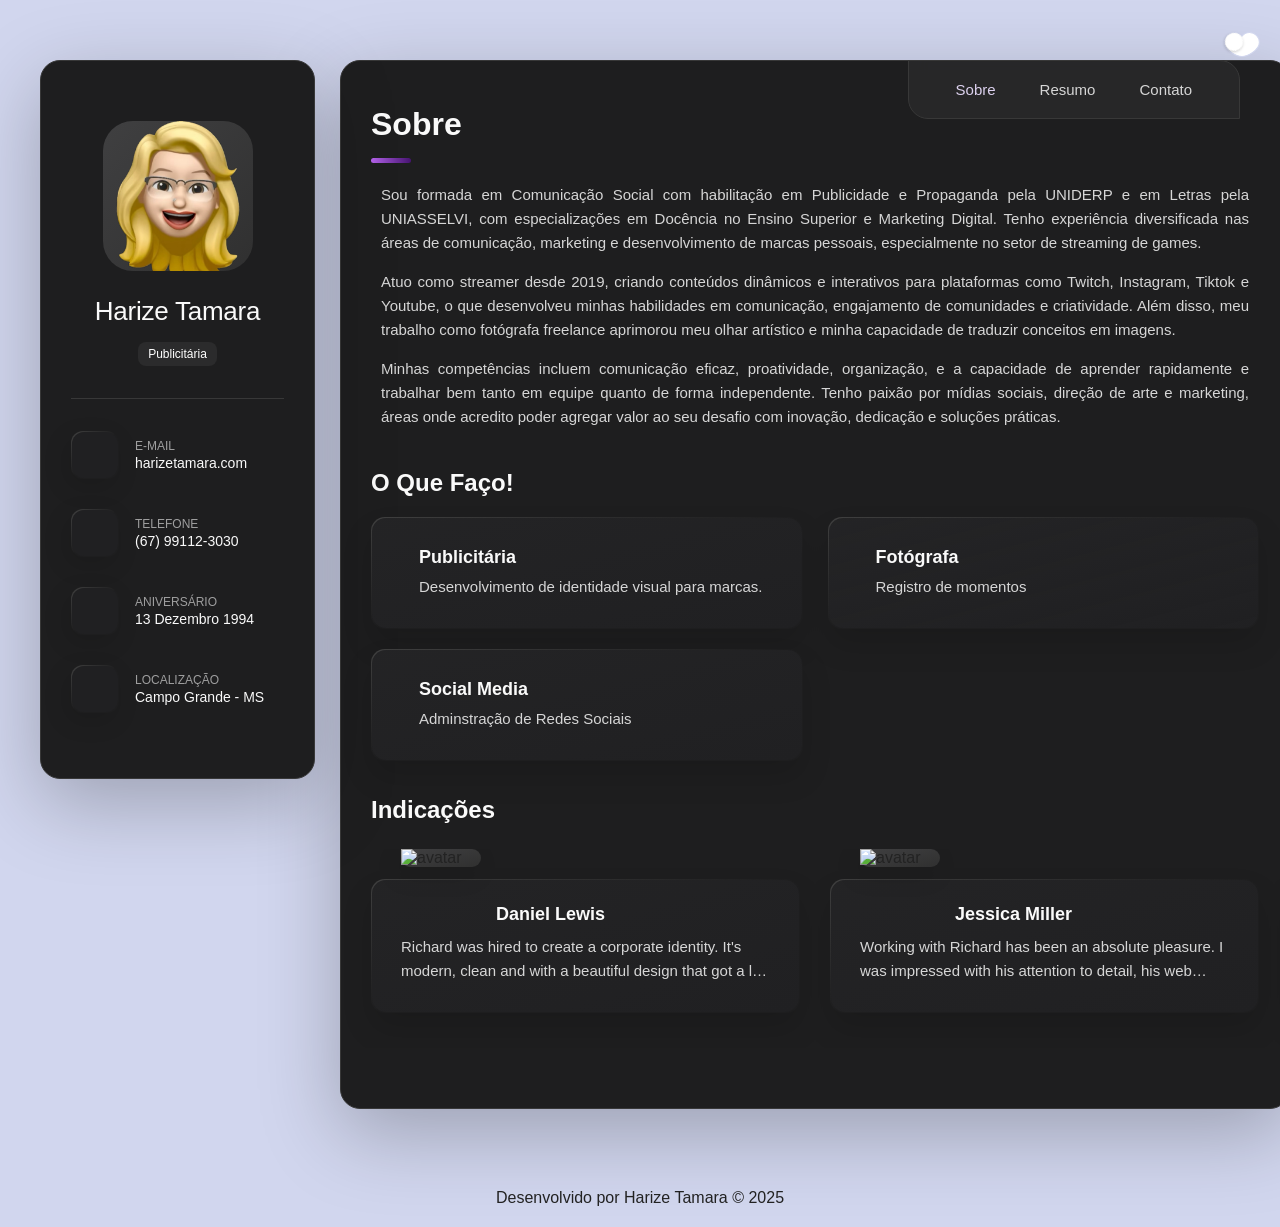
==== index.html @ e0d57cd0 "Atualizado" ====
<!DOCTYPE html>
<html lang="pt-BR">
<head>
  <meta charset="UTF-8">
  <meta name="viewport" content="width=device-width, initial-scale=1.0">
  <title>Harize Tamara</title>
  <link rel="stylesheet" href="style.css">
  <link rel="shortcut icon" href="assets/img/logo icon.png" type="image/x-icon">
</head>
<body>
    <!-- Modo Claro e escuro -->
  <label class="heart-switch top-right">
    <input type="checkbox">
    <svg viewBox="0 0 33 23" fill="white">
      <path d="M23.5,0.5 C28.4705627,0.5 32.5,4.52943725 32.5,9.5 C32.5,16.9484448 21.46672,22.5 16.5,22.5 C11.53328,22.5 0.5,16.9484448 0.5,9.5 C0.5,4.52952206 4.52943725,0.5 9.5,0.5 C12.3277083,0.5 14.8508336,1.80407476 16.5007741,3.84362242 C18.1491664,1.80407476 20.6722917,0.5 23.5,0.5 Z"></path>
    </svg>
  </label>

  <main>
    <aside class="sidebar " data-sidebar>
        <div class="sidebar-info">
            <figure class="avatar-box">
                <img src="assets/img/avatar.webp" alt="avatar" width="80">
            </figure>

            <div class="info-content">
                <h1 class="name" title="Harize Tamara">Harize Tamara</h1>
                <p class="title">Publicitária</p>
            </div>

            <button class="info-more-btn" data-sidebar-btn>
                <span>Mostrar Contatos</span>
                <ion-icon name="chevron-down"></ion-icon>
            </button>
        </div>

        <div class="sidebar-info-more">
            <div class="separator"></div>

            <ul class="contacts-list">
                <li class="contact-item">
                    <div class="icon-box">
                        <ion-icon name="mail-outline"></ion-icon>
                    </div>

                    <div class="contact-info">
                        <p class="contact-title">E-mail</p>

                        <a href="mailto:harizetamara@gmail.com" class="contact-link">harizetamara.com</a>
                    </div>
                </li>

                <li class="contact-item">
                    <div class="icon-box">
                        <ion-icon name="phone-portrait-outline"></ion-icon>
                    </div>

                    <div class="contact-info">
                        <p class="contact-title">Telefone</p>

                        <!-- Verificar como alterar telefone pra link-->
                        <a href="https://whatsa.me/5567991123030" class="contact-link"> (67) 99112-3030</a>
                    </div>
                </li>

                <li class="contact-item">
                    <div class="icon-box">
                        <ion-icon name="calendar-outline"></ion-icon>
                    </div>

                    <div class="contact-info">
                        <p class="contact-title">Aniversário</p>

                        <time datetime="1982-06-23"> 13 Dezembro 1994</time>
                    </div>
                </li>

                <li class="contact-item">
                    <div class="icon-box">
                        <ion-icon name="location-outline"></ion-icon>
                    </div>

                    <div class="contact-info">
                        <p class="contact-title">Localização</p>

                        <address>Campo Grande - MS</address>
                    </div>
                </li>
            </ul>

            <div class="separator"></div>

            <ul class="social-list">
               <!-- <li class="social-item"><a href="#" class="social-link"><ion-icon name="logo-facebook"></ion-icon></a></li> -->
                <li class="social-item"><a href="https://www.linkedin.com/in/harizetamara/" target="_blank" class="social-link"><ion-icon name="logo-linkedin"></ion-icon></a></li> 
                <li class="social-item"><a href="https://github.com/HarizeTamara" target="_blank" class="social-link"><ion-icon name="logo-github"></ion-icon></a></li> 
                <li class="social-item"><a href="https://www.instagram.com/harizetamara/" target="_blank" class="social-link"><ion-icon name="logo-instagram"></ion-icon></a></li>
            </ul>
        </div>
    </aside>

    <div class="main-content">
        <nav class="navbar">
            <ul class="navbar-list">
                <li class="navbar-item"><button data-page="about" class="navbar-link active" data-nav-link>Sobre</button></li>
                <li class="navbar-item"><button data-page="resume" class="navbar-link" data-nav-link>Resumo</button></li>
               <!-- <li class="navbar-item"><button class="navbar-link" data-page="portfolio" data-nav-link>Portfolio</button></li> -->
                <li class="navbar-item"><button data-page="contact" class="navbar-link" data-nav-link>Contato</button></li>
            </ul>
        </nav>

        <article class="about active" data-page="about">
            <header>
                <h2 class="h2 article-title">Sobre</h2>
            </header>

            <section class="about-text">
                <p>Sou formada em Comunicação Social com habilitação em Publicidade e Propaganda pela UNIDERP e em Letras pela UNIASSELVI, com especializações em Docência no Ensino Superior e Marketing Digital. Tenho experiência diversificada nas áreas de comunicação, marketing e desenvolvimento de marcas pessoais, especialmente no setor de streaming de games.</p>
                <p>Atuo como streamer desde 2019, criando conteúdos dinâmicos e interativos para plataformas como Twitch, Instagram, Tiktok e Youtube, o que desenvolveu minhas habilidades em comunicação, engajamento de comunidades e criatividade. Além disso, meu trabalho como fotógrafa freelance aprimorou meu olhar artístico e minha capacidade de traduzir conceitos em imagens. </p>
                <p>Minhas competências incluem comunicação eficaz, proatividade, organização, e a capacidade de aprender rapidamente e trabalhar bem tanto em equipe quanto de forma independente. Tenho paixão por mídias sociais, direção de arte e marketing, áreas onde acredito poder agregar valor ao seu desafio com inovação, dedicação e soluções práticas.                 </p>
            </section>

            <section class="service">
                <h3 class="h3 service-title">O que faço!</h3>

                <ul class="service-list">
                    <li class="service-item">
                        <div class="service-icon-box">
                            <ion-icon name="images-outline" style="font-size: 40px; color: var(--stroke);"></ion-icon>
                        </div>

                        <div class="service-content-box">
                            <h4 class="h4 service-item-title">Publicitária</h4>
                            <p class="service-item-text">Desenvolvimento de identidade visual para marcas.</p>
                        </div>
                    </li>

                    <li class="service-item">
                        <div class="service-icon-box">
                            <ion-icon name="laptop-outline" style="font-size: 40px; color: var(--stroke);"></ion-icon>
                        </div>

                        <div class="service-content-box">
                            <h4 class="h4 service-item-title">Fotógrafa</h4>
                            <p class="service-item-text">Registro de momentos</p>
                        </div>
                    </li>

                    <li class="service-item">
                        <div class="service-icon-box">
                            <ion-icon name="images-outline" style="font-size: 40px; color: var(--stroke);"></ion-icon>
                        </div>

                        <div class="service-content-box">
                            <h4 class="h4 service-item-title">Social Media</h4>
                            <p class="service-item-text">Adminstração de Redes Sociais</p>
                        </div>
                    </li>

                    <!-- <li class="service-item">
                        <div class="service-icon-box">
                            <ion-icon name="camera-outline" style="font-size: 40px; color: var(--stroke);"></ion-icon>
                        </div>

                        <div class="service-content-box">
                            <h4 class="h4 service-item-title">Pr</h4>
                            <p class="service-item-text">I make high-quality photos of any category at a professional level.</p>
                        </div>
                    </li> -->
                </ul>
            </section>

              <section class="testimonials">
                <h3 class="h3 testimonials-title">Indicações</h3>

                <ul class="testimonials-list has-scrollbar">
                    <li class="testimonials-item">
                        <div class="content-card" data-testimonials-item>
                            <figure class="testimonials-avatar-box">
                                <img src="https://i.postimg.cc/zGDHfn3G/avatar-1.png" alt="avatar" data-testimonials-avatar width="60">
                            </figure>

                            <h4 class="h4 testimonials-item-title" data-testimonials-title>Daniel Lewis</h4>

                            <div class="testimonials-text" data-testimonials-text>
                                <p>Richard was hired to create a corporate identity. It's modern, clean and with a beautiful design that got a lot of praises from colleagues and visitors. We were very pleased with the work done. He has a lot of experience and is very concerned about the needs of client.</p>
                            </div>
                        </div>
                    </li>

                    <li class="testimonials-item">
                        <div class="content-card" data-testimonials-item>
                            <figure class="testimonials-avatar-box">
                                <img src="https://i.postimg.cc/DwY0yHtx/avatar-2.png" alt="avatar" data-testimonials-avatar width="60">
                            </figure>

                            <h4 class="h4 testimonials-item-title" data-testimonials-title>Jessica Miller</h4>

                            <div class="testimonials-text" data-testimonials-text>
                                <p>Working with Richard has been an absolute pleasure. I was impressed with his attention to detail, his web design skills and his professional approach to our timelines and processes.</p>
                            </div>
                        </div>
                    </li>

                    <li class="testimonials-item">
                        <div class="content-card" data-testimonials-item>
                            <figure class="testimonials-avatar-box">
                                <img src="https://i.postimg.cc/fRFWhX9F/avatar-3.png" alt="avatar" data-testimonials-avatar width="60">
                            </figure>

                            <h4 class="h4 testimonials-item-title" data-testimonials-title>Emily Evans</h4>

                            <div class="testimonials-text" data-testimonials-text>
                                <p>I couldn't be happier with the website that Richard created for us. His attention to detail and creativity is unmatched. Our clients frequently compliment the design, and it has significantly improved our brand image.</p>
                            </div>
                        </div>
                    </li>

                    <li class="testimonials-item">
                        <div class="content-card" data-testimonials-item>
                            <figure class="testimonials-avatar-box">
                                <img src="https://i.postimg.cc/zXv1Xv81/avatar-4.png" alt="avatar" data-testimonials-avatar width="60">
                            </figure>

                            <h4 class="h4 testimonials-item-title" data-testimonials-title>Henry Williams</h4>

                            <div class="testimonials-text" data-testimonials-text>
                                <p>I was overwhelmed with the thought of redesigning my online store, but Richard made the process seamless. The site is not only visually appealing but also optimized for conversions. I've seen a 50% increase in traffic since the launch!</p>
                            </div>
                        </div>
                    </li>
                </ul>
            </section> 

            <div class="modal-container " data-modal-container>
                <div class="overlay " data-overlay></div>

                <section class="testimonials-modal">
                    <button class="modal-close-btn" data-modal-close-btn><ion-icon name="close-outline"></ion-icon></button>

                    <div class="modal-img-wrapper">
                        <figure class="modal-avatar-box">
                            <img src="https://i.postimg.cc/zGDHfn3G/avatar-1.png" alt="Daniel Lewis" width="80" data-modal-img>
                        </figure>

                        <img src="https://i.postimg.cc/mZ00RwX7/icon-quote.png" alt="quote icon">
                    </div>

                    <div class="modal-content">
                        <h4 class="h3 modal-title" data-modal-title>Daniel Lewis</h4>
                        <time datetime="2023-06-14">14 June, 2023</time>

                        <div class="modal-text" data-modal-text>
                            <p>Richard was hired to create a corporate identity. It's modern, clean and with a beautiful design that got a lot of praises from colleagues and visitors. We were very pleased with the work done. He has a lot of experience and is very concerned about the needs of client.</p>
                        </div>
                    </div>
                </section>
            </div> 

            <!-- <section class="clients">
                <h3 class="h3 clients-title">Clients</h3>

                <ul class="clients-list has-scrollbar">
                    <li class="clients-item">
                        <a href="#"><img src="https://i.postimg.cc/YqfKyG66/logo-1-color.png" alt="logo"></a>
                    </li>

                    <li class="clients-item">
                        <a href="#"><img src="https://i.postimg.cc/fWm6JtgG/logo-2-color.png" alt="logo"></a>
                    </li>

                    <li class="clients-item">
                        <a href="#"><img src="https://i.postimg.cc/Bb07xpwd/logo-3-color.png" alt="logo"></a>
                    </li>

                    <li class="clients-item">
                        <a href="#"><img src="https://i.postimg.cc/hv1yMmkh/logo-4-color.png" alt="logo"></a>
                    </li>

                    <li class="clients-item">
                        <a href="#"><img src="https://i.postimg.cc/ry1P86Dc/logo-5-color.png" alt="logo"></a>
                    </li>

                    <li class="clients-item">
                        <a href="#"><img src="https://i.postimg.cc/SsWDN8NV/logo-6-color.png" alt="logo"></a>
                    </li>
                </ul>
            </section> -->

        </article>
        
        <article class="resume " data-page="resume">
            <header>
                <h2 class="h2 article-title">Resumo</h2>
            </header>

            <section class="timeline">
                <div class="title-wrapper">
                    <div class="icon-box"><ion-icon name="book-outline"></ion-icon></div>

                    <h3 class="h3">Education</h3>
                </div>

                <ol class="timeline-list">
                    <li class="timeline-item">
                        <h4 class="h4 timeline-item-title">University school of the arts</h4>
                        <span>2008 - 2010</span>
                        <p class="timeline-text">There I learnt a wide range of topics that are essential to understanding both the theory and practical aspects of computing. This involves programming fundamentals, computer architecture, operating systems, databases, software engineering, problem solving, collaboration and communication soft skills.</p>
                    </li>

                    <li class="timeline-item">
                        <h4 class="h4 timeline-item-title">New York Academy of Art</h4>
                        <span>2006 - 2007</span>
                        <p class="timeline-text">I chose my master degree in technology. There I deepened my knowledge, enhanced my skills in the area and learnt how to increase my career prospects in a competitive job market.</p>
                    </li>

                    <li class="timeline-item">
                        <h4 class="h4 timeline-item-title">High School of Art and Design</h4>
                        <span>2003 - 2005</span>
                        <p class="timeline-text">There I learnt foundational courses and computer sciences fundamentals. In the institution, I chose my specialization in web-development that involves front-end and back-end technologies, user interface designs and content management systems.</p>
                    </li>
                </ol>
            </section>

            <section class="timeline">
                <div class="title-wrapper">
                    <div class="icon-box"><ion-icon name="book-outline"></ion-icon></div>

                    <h3 class="h3">Experience</h3>
                </div>

                <ol class="timeline-list">
                    <li class="timeline-item">
                        <h4 class="h4 timeline-item-title">Creative director</h4>
                        <span>2015 - Present</span>
                        <p class="timeline-text">I can develop and oversee creative concepts for projects and campaigns managing a team of designers, writers, and other creative professionals.</p>
                    </li>

                    <li class="timeline-item">
                        <h4 class="h4 timeline-item-title">Art director</h4>
                        <span>2013 - 2015</span>
                        <p class="timeline-text">I create and develop visual concepts that align with the project's goals and objectives, supervising the design process and managing timelines and budgets for design projects.</p>
                    </li>

                    <li class="timeline-item">
                        <h4 class="h4 timeline-item-title">Web designer</h4>
                        <span>2010 - 2013</span>
                        <p class="timeline-text">I create logos, color schemes and typography for a brand's identity. Also I develop graphics for websites, social media and digital ads with applications that enhance user experience.</p>
                    </li>
                </ol>
            </section>

            <section class="skill">
                <h3 class="h3 skills-title">My Skills</h3>

                <ul class="skills-list content-card">
                    <li class="skills-item">
                        <div class="title-wrapper">
                            <h5 class="h5">Web Design</h5>
                            <data value="80">80%</data>
                        </div>

                        <div class="skills-progress-bg">
                            <div class="skills-progress-fill" style="width: 80%;"></div>
                        </div>
                    </li>

                    <li class="skills-item">
                        <div class="title-wrapper">
                            <h5 class="h5">Graphic Design</h5>
                            <data value="70">70%</data>
                        </div>

                        <div class="skills-progress-bg">
                            <div class="skills-progress-fill" style="width: 70%;"></div>
                        </div>
                    </li>

                    <li class="skills-item">
                        <div class="title-wrapper">
                            <h5 class="h5">Branding</h5>
                            <data value="90">90%</data>
                        </div>

                        <div class="skills-progress-bg">
                            <div class="skills-progress-fill" style="width: 90%;"></div>
                        </div>
                    </li>

                    <li class="skills-item">
                        <div class="title-wrapper">
                            <h5 class="h5">WordPress</h5>
                            <data value="50">50%</data>
                        </div>

                        <div class="skills-progress-bg">
                            <div class="skills-progress-fill" style="width: 50%;"></div>
                        </div>
                    </li>
                </ul>
            </section>
        </article>

        <article class="portfolio " data-page="portfolio">
            <header>
                <h2 class="h2 article-title">Portfolio</h2>
            </header>

            <section class="projects">
                <ul class="filter-list">
                    <li class="filter-item"><button class="active" data-filter-btn>All</button></li>
                    <li class="filter-item"><button data-filter-btn>Web Design</button></li>
                    <li class="filter-item"><button data-filter-btn>Applications</button></li>
                    <li class="filter-item"><button data-filter-btn>Web Development</button></li>
                </ul>

                <div class="filter-select-box">
                    <button class="filter-select " data-select>
                        <div class="select-value" data-select-value>Select Category</div>

                        <div class="select-icon">
                            <ion-icon name="chevron-down"></ion-icon>
                        </div>
                    </button>

                    <ul class="select-list">
                        <li class="select-item"><button data-select-item>All</button></li>
                        <li class="select-item"><button data-select-item>Web Design</button></li>
                        <li class="select-item"><button data-select-item>Applications</button></li>
                        <li class="select-item"><button data-select-item>Web Development</button></li>
                    </ul>
                </div>

                <ul class="project-list">
                    <li class="project-item active" data-filter-item data-category="web development">
                        <a href="#">
                            <figure class="project-img">
                                <div class="project-item-icon-box">
                                    <ion-icon name="eye-outline"></ion-icon>
                                </div>

                                <img src="https://i.postimg.cc/qRHpHMyd/project-1.jpg" alt="finance" loading="lazy">
                            </figure>

                            <h3 class="project-title">Finance</h3>
                            <p class="project-category">Web Development</p>
                        </a>
                    </li>

                    <li class="project-item active" data-filter-item data-category="web development">
                        <a href="#">
                            <figure class="project-img">
                                <div class="project-item-icon-box">
                                    <ion-icon name="eye-outline"></ion-icon>
                                </div>

                                <img src="https://i.postimg.cc/bNrcM2Wt/project-2.png" alt="orizon" loading="lazy">
                            </figure>

                            <h3 class="project-title">Orizon</h3>
                            <p class="project-category">Web Development</p>
                        </a>
                    </li>

                    <li class="project-item active" data-filter-item data-category="web design">
                        <a href="#">
                            <figure class="project-img">
                                <div class="project-item-icon-box">
                                    <ion-icon name="eye-outline"></ion-icon>
                                </div>

                                <img src="https://i.postimg.cc/jSJVqYsq/project-3.jpg" alt="fundo" loading="lazy">
                            </figure>

                            <h3 class="project-title">Fundo</h3>
                            <p class="project-category">Web Design</p>
                        </a>
                    </li>

                    <li class="project-item active" data-filter-item data-category="applications">
                        <a href="#">
                            <figure class="project-img">
                                <div class="project-item-icon-box">
                                    <ion-icon name="eye-outline"></ion-icon>
                                </div>

                                <img src="https://i.postimg.cc/dtpXxNGb/project-4.png" alt="brawlhalla" loading="lazy">
                            </figure>

                            <h3 class="project-title">Brawlhalla</h3>
                            <p class="project-category">Applications</p>
                        </a>
                    </li>

                    <li class="project-item active" data-filter-item data-category="web design">
                        <a href="#">
                            <figure class="project-img">
                                <div class="project-item-icon-box">
                                    <ion-icon name="eye-outline"></ion-icon>
                                </div>

                                <img src="https://i.postimg.cc/43T0JKLw/project-5.png" alt="dsm." loading="lazy">
                            </figure>

                            <h3 class="project-title">DSM.</h3>
                            <p class="project-category">Web Design</p>
                        </a>
                    </li>

                    <li class="project-item active" data-filter-item data-category="web design">
                        <a href="#">
                            <figure class="project-img">
                                <div class="project-item-icon-box">
                                    <ion-icon name="eye-outline"></ion-icon>
                                </div>

                                <img src="https://i.postimg.cc/qR1DX1kZ/project-6.png" alt="metaspark" loading="lazy">
                            </figure>

                            <h3 class="project-title">Metaspark</h3>
                            <p class="project-category">Web Design</p>
                        </a>
                    </li>

                    <li class="project-item active" data-filter-item data-category="web development">
                        <a href="#">
                            <figure class="project-img">
                                <div class="project-item-icon-box">
                                    <ion-icon name="eye-outline"></ion-icon>
                                </div>

                                <img src="https://i.postimg.cc/Kj4q9tjc/project-7.png" alt="summary" loading="lazy">
                            </figure>

                            <h3 class="project-title">Summary</h3>
                            <p class="project-category">Web Development</p>
                        </a>
                    </li>

                    <li class="project-item active" data-filter-item data-category="applications">
                        <a href="#">
                            <figure class="project-img">
                                <div class="project-item-icon-box">
                                    <ion-icon name="eye-outline"></ion-icon>
                                </div>

                                <img src="https://i.postimg.cc/rw2j4B1w/project-8.jpg" alt="task manager" loading="lazy">
                            </figure>

                            <h3 class="project-title">Task Manager</h3>
                            <p class="project-category">Applications</p>
                        </a>
                    </li>

                    <li class="project-item active" data-filter-item data-category="web development">
                        <a href="#">
                            <figure class="project-img">
                                <div class="project-item-icon-box">
                                    <ion-icon name="eye-outline"></ion-icon>
                                </div>

                                <img src="https://i.postimg.cc/7LxNsSQv/project-9.png" alt="arrival" loading="lazy">
                            </figure>

                            <h3 class="project-title">Arrival</h3>
                            <p class="project-category">Web Development</p>
                        </a>
                    </li>
                </ul>
            </section>
        </article>

        <article class="contact " data-page="contact">
            <header>
                <h2 class="h2 article-title">Contato</h2>
            </header>

            <section class="mapbox" data-mapbox>
                <figure>
                    <iframe src="https://www.google.com/maps/embed?pb=!1m18!1m12!1m3!1d143119.62972171546!2d-54.79142610264807!3d-20.4808694503848!2m3!1f0!2f0!3f0!3m2!1i1024!2i768!4f13.1!3m3!1m2!1s0x9486e6726b2b9f27%3A0xf5a8469ebc84d2c1!2sCampo%20Grande%2C%20State%20of%20Mato%20Grosso%20do%20Sul%2C%20Brazil!5e1!3m2!1sen!2sbd!4v1745273774500!5m2!1sen!2sbd" 
                    width="400" height="300" style="border:0;" allowfullscreen="" loading="lazy" referrerpolicy="no-referrer-when-downgrade"></iframe>
                </figure>
            </section>

             <section class="contact-form">
                <h3 class="h3 form-title">Formulário de Contato</h3>

                <form action="https://formspree.io/f/xgvkeopq" method="POST" class="form" data-form>
                    <div class="input-wrapper">
                        <input type="text" name="fullname" class="form-input" placeholder="Nome Completo" required data-form-input>
                        <input type="email" name="email" class="form-input" placeholder="Endereço de E-mail" required data-form-input>
                    </div>
                
                    <textarea name="message" class="form-input" placeholder="Sua Mensagem" required data-form-input></textarea>
                
                    <button class="form-btn" type="submit">
                        <ion-icon name="paper-plane"></ion-icon>
                        <span>Enviar Mensagem</span>
                    </button>
                </form>
            </section> 
        </article>
    </div>
</main>

<script src="main.js"></script>

  <footer class="footer-text">
	<!-- Alterar o link direto pro home para contato -->
	<a href="https://harizetamara.com" target="_blank" style="text-decoration: none; color: inherit;"> 
		Desenvolvido por Harize Tamara &copy; 2025
	  </a>
  </footer>

  <script type="module" src="https://unpkg.com/ionicons@7.1.0/dist/ionicons/ionicons.esm.js"></script>
  <script nomodule src="https://unpkg.com/ionicons@7.1.0/dist/ionicons/ionicons.js"></script>
  <script src="toggle-theme.js"></script>
</body>
</html>
---- style.css ----
:root {
    --primary-color: #461370;
    --secondary-color: #b563ec;
    --background-color: #f6f8ff;
    --text-color: #232323;
    --dark-background-color: #232323;
    --dark-text-color: #f6f8ff;
    --stroke: #dcd1ee;
    --white: #ffffff;
    --black: #000000;
    --shadow: rgba(0, 9, 61, 0.25);
  }
  
  /* Estilos do botão de coração */
  .heart-switch svg {
    display: block;
  }
  
  .heart-switch svg path {
    transition: stroke var(--duration), fill var(--duration);
  }

.heart-switch {
    --duration: .45s;
    --stroke: #D1D6EE;
    --stroke-active: #461370;
    --fill: #fff;
    --fill-active: #b563ec;
    --shadow: rgba(7, 8, 10, 0.25);
    cursor: pointer;
    position: fixed;
    transform: scale(var(--s, 1)) translateZ(0);
    transition: transform .2s;
    -webkit-tap-highlight-color: transparent;
  }
  
  .heart-switch:active {
    --s: .95;
  }

  .heart-switch.top-right {
    position: fixed;
    top: 20px;
    right: 20px;
    z-index: 1000; /* Garante que fica por cima */
  }
  
  .heart-switch input {
    appearance: none;
    -webkit-appearance: none;
    -moz-appearance: none;
    position: absolute;
    outline: none;
    border: none;
    pointer-events: none;
    z-index: 1;
    margin: 0;
    padding: 0;
    left: 1px;
    top: 1px;
    width: 18px;
    height: 18px;
    border-radius: 50%;
    background: #fff;
    box-shadow: 0 1px 3px 0 var(--shadow);
  }
  
  .heart-switch input + svg {
    width: 36px;
    height: 25px;
    fill: var(--fill);
    stroke: var(--stroke);
    stroke-width: 1px;
    stroke-linejoin: round;
    display: block;
    transition: stroke var(--duration), fill var(--duration);
  }
  
  .heart-switch input:not(:checked) {
    animation: uncheck var(--duration) linear forwards;
  }
  
  .heart-switch input:checked {
    animation: check var(--duration) linear forwards;
  }
  
  .heart-switch input:checked + svg {
    fill: var(--fill-active);
    stroke: var(--stroke-active);
  }
  
  .heart-switch {
    margin: 12px 0;
  }

  @keyframes uncheck {
    0% {
      transform: rotate(-30deg) translateX(13.5px) translateY(8px);
    }
    50% {
      transform: rotate(30deg) translateX(9px);
    }
    75% {
      transform: rotate(30deg) translateX(4.5px) scaleX(1.1);
    }
    100% {
      transform: rotate(30deg);
    }
  }
  
  @keyframes check {
    0% {
      transform: rotate(30deg);
    }
    25% {
      transform: rotate(30deg) translateX(4.5px) scaleX(1.1);
    }
    50% {
      transform: rotate(30deg) translateX(9px);
    }
    100% {
      transform: rotate(-30deg) translateX(13.5px) translateY(8px);
    }
  }

  html {
    box-sizing: border-box;
    -webkit-font-smoothing: antialiased;
  }
  
  *, *::before, *::after {
    box-sizing: inherit;
  }
  
  body {
    margin: 0;
    padding: 0;
    font-family: Arial, sans-serif;
    min-height: 100vh;
    display: flex;
    flex-direction: column;
  }
  
  footer.footer-text {
    text-align: center;
    padding: 20px 0;
    margin-top: auto;
    background-color: transparent;
    transition: color 0.3s, background-color 0.3s;
  }
  
  /* Tema claro (padrão) */
  body {
    background-color: #D1D6EE;
    color: #232323;
  }
  
  /* Tema escuro */
  body.dark {
    background-color: #232323;
    color: #D1D6EE;
  }
  
  /* portfolio import */

  @import url('https://fonts.googleapis.com/css2?family=Poppins:ital,wght@0,100;0,200;0,300;0,400;0,500;0,600;0,700;0,800;0,900;1,100;1,200;1,300;1,400;1,500;1,600;1,700;1,800;1,900&display=swap');

  :root {
      --bg-gradient-onyx: linear-gradient(to bottom right, hsl(240, 1%, 25%) 3%, hsl(0, 0%, 19%) 97%);
      --bg-gradient-jet: linear-gradient(to bottom right, hsla(240, 1%, 18%, .251) 3%, hsla(240, 2%, 11%, 0) 100%), hsl(240, 2%, 13%);
      --bg-gradient-yellow1: linear-gradient(to bottom right, #dcd1ee 0%, hsla(36, 100%, 69%, 0) 50%);
      --bg-gradient-yellow2: linear-gradient(135deg, #b563ec 0%, hsla(266, 100%, 68%, 0) 59.86%), hsl(270, 3%, 13%);
      --border-gradient-onyx: linear-gradient(to bottom right, hsl(0, 0%, 25%) 0%, hsla(0, 0%, 25%, 0) 50%);
      --text-gradient-yellow: linear-gradient(to right, #b563ec, #461370);
  
      --jet: hsl(0, 0%, 22%);
      --onyx: hsl(240, 1%, 17%);
      --eerie-black1: hsl(240, 2%, 13%);
      --eerie-black2: hsl(240, 2%, 12%);
      --smoky-black: #232323;
      --white1: hsl(0, 0%, 100%);
      --white2: hsl(0, 0%, 98%);
      --orange-yellow-crayola: #dcd1ee;
      --vegas-gold: #b563ec;
      --light-gray: hsl(0, 0%, 84%);
      --light-gray70: hsla(0, 0%, 84%, .7);
      --bittersweet-shimmer: hsl(0, 43%, 51%);
  
      --ff-poppins: 'Poppins', sans-serif;
  
      --fs1: 24px;
      --fs2: 18px;
      --fs3: 17px;
      --fs4: 16px;
      --fs5: 15px;
      --fs6: 14px;
      --fs7: 13px;
      --fs8: 12px;
  
      --fw300: 300;
      --fw400: 400;
      --fw500: 500;
      --fw600: 600;
  
      --shadow1: -4px 8px 24px hsla(0, 0%, 0%, .25);
      --shadow2: 0px 16px 30px hsla(0, 0%, 0%, .25);
      --shadow3: 0px 16px 40px hsla(0, 0%, 0%, .25);
      --shadow4: 0px 25px 50px hsla(0, 0%, 0%, .15);
      --shadow5: 0px 24px 80px hsla(0, 0%, 0%, .25);
  
      --transition1: .25s ease;
      --transition2: .5s ease-in-out;
  }
  
  *, *::before, *::after {
      margin: 0;
      padding: 0;
      box-sizing: border-box;
  }
  
  a {text-decoration: none; }
  
  li {list-style: none; }
  
  img, ion-icon, a, button, time, span { display: block; }
  
  button {
      font: inherit;
      background: none;
      border: none;
      text-align: left;
      cursor: pointer;
  }
  
  input, textarea {
      display: block;
      width: 100%;
      background: none;
      font: inherit;
  }
  
  ::selection {
      background: var(--orange-yellow-crayola);
      color: var(--smoky-black);
  }
  
  :focus { outline-color: var(--orange-yellow-crayola); }
  
  html { font-family: var(--ff-poppins); }

  
  main {
      margin: 15px 12px;
      margin-bottom: 75px;
      min-width: 259px;
  }
  
  .sidebar, article {
      background: var(--eerie-black2);
      border: 1px solid var(--jet);
      border-radius: 20px;
      box-shadow: var(--shadow1);
      z-index: 1;
      padding: 15px;
  }
  
      .sidebar.active { max-height: 584px; }
  
  .separator {
      width: 100%; /* Ajuste para largura total */
      height: 1px;
      background: var(--jet);
      margin: 16px 0;
  }
  
  .icon-box {
      position: relative;
      background: var(--border-gradient-onyx);
      width: 30px;
      height: 30px;
      border-radius: 8px;
      display: flex;
      justify-content: center;
      align-items: center;
      font-size: 16px;
      color: var(--orange-yellow-crayola);
      box-shadow: var(--shadow1);
      z-index: 1;
  }
  
      .icon-box::before {
          content: '';
          position: absolute;
          inset: 1px;
          background: var(--eerie-black1);
          border-radius: inherit;
          z-index: -1;
      }
  
      .icon-box ion-icon { --ionicon-stroke-width: 35px; }
  
  article { display: none; }
  
      article.active { 
          display: block;
          animation: fade .5s ease backwards;
      }
  
          @keyframes fade {
              0% { opacity: 0; }
              100% { opacity: 1; }
          }
  
  .h2, .h3, .h4, .h5 { 
      color: var(--white2);
      text-transform: capitalize;
  }
  
      .h2 { font-size: var(--fs1); }
      .h3 { font-size: var(--fs2); }
      .h4 { font-size: var(--fs4); }
      .h5 { 
          font-size: var(--fs7);
          font-weight: var(--fw500); 
      }
  
  .article-title {
      position: relative;
      padding-bottom: 7px;
  }
  
      .article-title::after {
          content: '';
          position: absolute;
          bottom: 0;
          left: 0;
          width: 30px;
          height: 3px;
          background: var(--text-gradient-yellow);
          border-radius: 3px;
      }
  
  .has-scrollbar::-webkit-scrollbar {
      width: 5px;
      height: 5px;
  }
  
  .has-scrollbar::-webkit-scrollbar-track {
      background: var(--onyx);
      border-radius: 5px;
  }
  
  .has-scrollbar::-webkit-scrollbar-thumb {
      background: var(--orange-yellow-crayola);
      border-radius: 5px;
  }
  
  .has-scrollbar::-webkit-scrollbar-button { width: 20px; }
  
  .content-card {
      position: relative;
      background: var(--border-gradient-onyx);
      padding: 15px;
      padding-top: 45px;
      border-radius: 14px;
      box-shadow: var(--shadow2);
      cursor: pointer;
      z-index: 1;
  }
  
      .content-card::before {
          content: '';
          position: absolute;
          inset: 1px;
          background: var(--bg-gradient-jet);
          border-radius: inherit;
          z-index: -1;
      }
  
  /*ASIDE - SIDEBAR*/
  
  .sidebar {
      margin-bottom: 15px;
      max-height: 100%;
      overflow: visible;
      padding: 15px;
      transition: var(--transition2);
  }
  
  .sidebar-info {
      position: relative;
      display: flex;
      justify-content: flex-start;
      align-items: center;
      gap: 15px;
  }
  
  .avatar-box {
      background: var(--bg-gradient-onyx);
      border-radius: 20px;
  }
  
  .info-content .name {
      color: var(--white2);
      font-size: var(--fs3);
      font-weight: var(--fw500);
      letter-spacing: -0.25px;
      margin-bottom: 10px;
  }
  
  .info-content .title {
      color: var(--white1);
      background: var(--onyx);
      font-size: var(--fs8);
      font-weight: var(--fw300);
      width: max-content;
      padding: 3px 12px;
      border-radius: 8px;
  }
  
  .info-more-btn {
      position: absolute;
      top: -15px;
      right: -15px;
      border-radius: 0 15px;
      font-size: 13px;
      color: var(--orange-yellow-crayola);
      background: var(--border-gradient-onyx);
      padding: 10px;
      box-shadow: var(--shadow2);
      transition: var(--transition1);
      z-index: 1;
  }
  
      .info-more-btn::before {
          content: '';
          position: absolute;
          inset: 1px;
          border-radius: inherit;
          background: var(--bg-gradient-jet);
          transition: var(--transition1);
          z-index: -1;
      }
  
          .info-more-btn:hover, .info-more-btn:focus { background: var(--bg-gradient-yellow1); }
          .info-more-btn:hover::before, .info-more-btn:focus::before { background: var(--bg-gradient-yellow2); }
  
      .info-more-btn span { display: none; }
  
  .sidebar-info-more {
      opacity: 0;
      visibility: hidden;
      transition: var(--transition2);
  }
  
      .sidebar.active .sidebar-info-more {
          opacity: 1;
          visibility: visible;
      }
  
  .contacts-list {
      display: grid;
      grid-template-columns: 1fr;
      gap: 16px;
  }
  
  .contact-item {
      min-width: 100%;
      display: flex;
      align-items: center;
      gap: 16px;
  }
  
  .contact-info {
      max-width: calc(100% - 46px);
      width: calc(100% - 46px);
  }
  
      .contact-info :is(.contact-link, time, address) {
          color: var(--white2);
          font-size: var(--fs7);
      }
  
      .contact-info address { font-style: normal; }
  
  .contact-title {
      color: var(--light-gray70);
      font-size: var(--fs8);
      text-transform: uppercase;
      margin-bottom: 2px;
  }
  
  .social-list {
      display: flex;
      justify-content: flex-start;
      align-items: center;
      gap: 15px;
      padding-bottom: 4px;
      padding-left: 7px;
  }
  
  .social-item .social-link {
      color: var(--light-gray70);
      font-size: 18px;
  }
  
      .social-item .social-link:hover { color: var(--light-gray); }
  
  /*NAVBAR*/
  
  .navbar {
      position: fixed;
      bottom: 0;
      left: 0;
      width: 100%;
      background: hsla(240, 1%, 17%, .75);
      backdrop-filter: blur(10px);
      border: 1px solid var(--jet);
      border-radius: 12px 12px 0 0;
      box-shadow: var(--shadow2);
      z-index: 5;
  }
  
  .navbar-list {
      display: flex;
      flex-wrap: wrap;
      justify-content: center;
      align-items: center;
      padding: 0 10px;
  }
  
  .navbar-link {
      color: var(--light-gray);
      font-size: var(--fs8);
      padding: 20px 7px;
      transition: color var(--transition1);
  }
  
      .navbar-link:hover, .navbar-link:focus { color: var(--light-gray70); }
      .navbar-link.active { color: var(--orange-yellow-crayola); }
  
  /*ABOUT*/
  
  .about .article-title { 
      margin-bottom: 15px;
      margin-top: 15px;
  }
  
  .about-text {
      color: var(--light-gray);
      font-size: var(--fs6);
      font-weight: var(--fw300);
      line-height: 1.6;
  }
  
      .about-text p { 
          margin-bottom: 15px;
          text-align: justify;
          padding-left: 10px;
          padding-right: 10px;
       }
  
  .service { margin-bottom: 35px; }
  
  .service-title { margin-bottom: 20px; }
  
  .service-list {
      display: grid;
      grid-template-columns: 1fr;
      gap: 20px;
  }
  
  .service-item {
      position: relative;
      background: var(--border-gradient-onyx);
      padding: 20px;
      border-radius: 14px;
      box-shadow: var(--shadow2);
      z-index: 1;
  }
  
      .service-item::before {
          content: '';
          position: absolute;
          inset: 1px;
          background: var(--bg-gradient-jet);
          border-radius: inherit;
          z-index: -1;
      }

      .service-item ion-icon:hover { filter: var(--vegas-gold);}
  
  .service-icon-box { margin-bottom: 10px; }
      .service-icon-box ion-icon { margin: auto; filter: var(--vegas-gold);}   
  
  .service-content-box { text-align: center; }
  .service-item-title { margin-bottom: 7px; }
  
  .service-item-text {
      color: var(--light-gray);
      font-size: var(--fs6);
      font-weight: var(--fw300);
      line-height: 1.6;
  }
  
  /*TESTIMONIALS*/
  
  .testimonials { margin-bottom: 30px; }
  .testimonials-title { margin-bottom: 20px; }
  
  .testimonials-list {
      display: flex;
      justify-content: flex-start;
      align-items: flex-start;
      gap: 15px;
      margin: 0 -15px;
      padding: 25px 15px;
      padding-bottom: 35px;
      overflow-x: auto;
      scroll-behavior: smooth;
      overscroll-behavior-inline: contain;
      scroll-snap-type: inline mandatory;
  }
  
  .testimonials-item {
      min-width: 100%;
      scroll-snap-align: center;
  }
  
  .testimonials-avatar-box {
      position: absolute;
      top: 0;
      left: 0;
      transform: translate(15px, -25px);
      background: var(--bg-gradient-onyx);
      border-radius: 14px;
      box-shadow: var(--shadow1);
  }
  
  .testimonials-text {
      color: var(--light-gray);
      font-size: var(--fs6);
      font-weight: var(--fw300);
      line-height: 1.6;
      display: -webkit-box;
      line-clamp: 4;
      -webkit-line-clamp: 4;
      -webkit-box-orient: vertical;
      overflow: hidden;
  }
  
  /*MODAL CONTAINER*/
  
  .modal-container {
      position: fixed;
      top: 0;
      left: 0;
      width: 100%;
      height: 100%;
      display: flex;
      justify-content: center;
      align-items: center;
      overflow-y: auto;
      overscroll-behavior: contain;
      z-index: 20;
      pointer-events: none;
      visibility: hidden;
  }
  
      .modal-container::-webkit-scrollbar { display: none; }
  
      .modal-container.active {
          pointer-events: all;
          visibility: visible;
      }
  
          .modal-container.active .testimonials-modal {
              transform: scale(1);
              opacity: 1;
          }
  
  .overlay {
      position: fixed;
      top: 0;
      left: 0;
      width: 100%;
      height: 100vh;
      background: hsl(0, 0%, 5%);
      opacity: 0;
      visibility: hidden;
      pointer-events: none;
      z-index: 1;
      transition: var(--transition1);
  }
  
      .overlay.active {
          opacity: .8;
          visibility: visible;
          pointer-events: all;
      }
  
  .testimonials-modal {
      background: var(--eerie-black2);
      position: relative;
      padding: 15px;
      margin: 15px 12px;
      border: 1px solid var(--jet);
      border-radius: 14px;
      box-shadow: var(--shadow5);
      transform: scale(1.2);
      opacity: 0;
      transition: var(--transition1);
      z-index: 2;
  }
  
  .modal-close-btn {
      position: absolute;
      top: 15px;
      right: 15px;
      background: var(--onyx);
      border-radius: 8px;
      width: 32px;
      height: 32px;
      display: flex;
      justify-content: center;
      align-items: center;
      color: var(--white2);
      font-size: 18px;
      opacity: .7;
  }
  
      .modal-close-btn:hover, .modal-close-btn:focus { opacity: 1; }
      .modal-close-btn ion-icon { --ionicon-stroke-width: 50px; }
  
  .modal-avatar-box {
      background: var(--bg-gradient-onyx);
      width: max-content;
      border-radius: 14px;
      margin-bottom: 15px;
      box-shadow: var(--shadow2);
  }
  
  .modal-img-wrapper > img { display: none; }
  
  .modal-title { margin-bottom: 4px; }
  
  .modal-content time {
      font-size: var(--fs6);
      color: var(--light-gray70);
      font-weight: var(--fw500);
      margin-bottom: 10px;
  }
  
  .modal-content p {
      color: var(--light-gray);
      font-size: var(--fs6);
      font-weight: var(--fw300);
      line-height: 1.6;
  }
  
  /*CLIENTS*/
  
  .clients { margin-bottom: 15px; }
  
  .clients-list {
      display: flex;
      justify-content: flex-start;
      align-items: flex-start;
      gap: 15px;
      margin: 0 -15px;
      padding: 25px;
      padding-bottom: 25px;
      overflow-x: auto;
      scroll-behavior: smooth;
      overscroll-behavior-inline: contain;
      scroll-snap-type: inline mandatory;
      scroll-padding-inline: 25px;
  }
  
  .clients-item {
      min-width: 50%;
      scroll-snap-align: start;
  }
  
      .clients-item img {
          width: 100%;
          filter: grayscale(1);
          transition: var(--transition1);
      }
  
          .clients-item img:hover { filter: grayscale(0);}
  
  /*RESUME*/
  
  .article-title { margin-bottom: 30px; }
  
  .timeline { margin-bottom: 30px; }
  
      .timeline .title-wrapper {
          display: flex;
          align-items: center;
          gap: 15px;
          margin-bottom: 25px;
      }
  
  .timeline-list {
      font-size: var(--fs6);
      margin-left: 45px;
  }
  
      .timeline-list span {
          color: var(--vegas-gold);
          font-weight: var(--fw400);
          line-height: 1.6;
      }
  
  .timeline-item { position: relative; }
  
      .timeline-item:not(:last-child) { margin-bottom: 20px; }
          .timeline-item:not(:last-child)::before {
              content: '';
              position: absolute;
              top: -25px;
              left: -30px;
              width: 1px;
              height: calc(100% + 50px);
              background: var(--jet);
          }
  
      .timeline-item::after {
          content: '';
          position: absolute;
          top: 5px;
          left: -33px;
          height: 6px;
          width: 6px;
          border-radius: 50%;
          background: var(--text-gradient-yellow);
          box-shadow: 0 0 0 4px var(--jet);
      }
  
  .timeline-item-title {
      font-size: var(--fs6);
      line-height: 1.3;
      margin-bottom: 7px;
  }
  
  .timeline-text {
      color: var(--light-gray);
      font-weight: var(--fw300);
      line-height: 1.6;
      text-align: justify;
  }
  
  /*SKILLS*/
  
  .skills-title { margin-bottom: 20px; }
  
  .skills-list { padding: 20px; }
  
  .skills-item:not(:last-child) {margin-bottom: 15px; }
  
  .skill .title-wrapper {
      display: flex;
      align-items: center;
      gap: 5px;
      margin-bottom: 8px;
  }
  
      .skill .title-wrapper data {
          color: var(--light-gray);
          font-size: var(--fs7);
          font-weight: var(--fw300);
      }
  
  .skills-progress-bg {
      background: var(--jet);
      width: 100%;
      height: 8px;
      border-radius: 10px;
  }
  
  .skills-progress-fill {
      background: var(--text-gradient-yellow);
      height: 100%;
      border-radius: inherit;
  }
  
  /*PORTFOLIO*/
  
  .filter-list { display: none; }
  
  .filter-select-box { 
      position: relative;
      margin-bottom: 25px;
  }
  
  .filter-select {
      background: var(--eerie-black2);
      color: var(--light-gray);
      display: flex;
      justify-content: space-between;
      align-items: center;
      width: 100%;
      padding: 12px 16px;
      border: 1px solid var(--jet);
      border-radius: 14px;
      font-size: var(--fs6);
      font-weight: var(--fw300);
  }
  
      .filter-select.active .select-icon { transform: rotate(0.5turn); }
  
  .select-list {
      background: var(--eerie-black2);
      position: absolute;
      top: calc(100% + 6px);
      width: 100%;
      padding: 6px;
      border: 1px solid var(--jet);
      border-radius: 14px;
      z-index: 2;
      visibility: hidden;
      pointer-events: none;
      transition: .5s ease-in-out;
  }
  
      .filter-select.active + .select-list {
          opacity: 1;
          visibility: visible;
          pointer-events: all;
      }
  
  .select-item button {
      background: var(--eerie-black2);
      color: var(--light-gray);
      font-size: var(--fs6);
      font-weight: var(--fw300);
      text-transform: capitalize;
      width: 100%;
      padding: 8px 10px;
      border-radius: 8px;
  }
  
      .select-item button:hover { --eerie-black2: hsl(240, 2%, 20%); }
  
  .project-list {
      display: grid;
      grid-template-columns: 1fr;
      gap: 30px;
      margin-bottom: 10px;
  }
  
  .project-item { display: none; }
  
      .project-item.active {
          display: block;
          animation: scaleUp .25s ease forwards;
      }
  
          @keyframes scaleUp {
              0% { transform: scale(0.5); }
              100% { transform: scale(1); }
          }
  
      .project-item > a { width: 100%; }
  
  .project-img {
      position: relative;
      width: 100%;
      height: 200px;
      border-radius: 16px;
      overflow: hidden;
      margin-bottom: 15px;
  }
  
      .project-img img {
          width: 100%;
          height: 100%;
          object-fit: cover;
          transition: var(--transition1);
      }
  
      .project-img::before {
          content: '';
          position: absolute;
          top: 0;
          left: 0;
          width: 100%;
          height: 100%;
          background: transparent;
          z-index: 1;
          transition: var(--transition1);
      }
  
          .project-item > a:hover img { transform: scale(1.1); }
  
          .project-item > a:hover .project-img::before { background: hsla(0, 0%, 0%, .5); }
  
  .project-item-icon-box {
      --scale: .8;
  
      background: var(--jet);
      color: var(--orange-yellow-crayola);
      position: absolute;
      top: 50%;
      left: 50%;
      transform: translate(-50%, -50%) scale(var(--scale));
      font-size: 20px;
      padding: 18px;
      border-radius: 12px;
      opacity: 0;
      z-index: 1;
      transition: var(--transition1);
  }
  
      .project-item > a:hover .project-item-icon-box {
          --scale: 1;
          opacity: 1;
      }
  
      .project-item-icon-box ion-icon { --ionicon-stroke-width: 50px; }
  
  .project-title, .project-category { margin-left: 10px; }
  
      .project-title {
          color: var(--white2);
          font-size: var(--fs5);
          font-weight: var(--fw400);
          text-transform: capitalize;
          line-height: 1.3;
      }
  
      .project-category {
          color: var(--light-gray70);
          font-size: var(--fs6);
          font-weight: var(--fw300);
      }
  
  /*BLOG*/
  
  .blog-posts { margin-bottom: 10px; }
  
  .blog-posts-list {
      display: grid;
      grid-template-columns: 1fr;
      gap: 20px;
  }
  
  .blog-posts-item > a {
      position: relative;
      background: var(--border-gradient-onyx);
      height: 100%;
      box-shadow: var(--shadow4);
      border-radius: 16px;
      z-index: 1;
  }
  
      .blog-posts-item > a::before {
          content: '';
          position: absolute;
          inset: 1px;
          border-radius: inherit;
          background: var(--eerie-black1);
          z-index: -1;
      }
  
  .blog-banner-box {
      width: 100%;
      height: 200px;
      border-radius: 12px;
      overflow: hidden;
  }
  
      .blog-banner-box img {
          width: 100%;
          height: 100%;
          object-fit: cover;
          transition: var(--transition1);
      }
  
  .blog-content { padding: 15px; }
  
  .blog-meta {
      display: flex;
      justify-content: flex-start;
      align-items: center;
      gap: 7px;
      margin-bottom: 10px;
  }
  
      .blog-meta :is(.blog-category, time) {
          color: var(--light-gray70);
          font-size: var(--fs6);
          font-weight: var(--fw300);
      }
  
      .blog-meta .dot {
          background: var(--light-gray70);
          width: 4px;
          height: 4px;
          border-radius: 4px;
      }
  
  .blog-item-title {
      margin-bottom: 10px;
      line-height: 1.3;
      transition: var(--transition1);
  }
  
      .blog-post-item > a:hover .blog-item-title { color: var(--orange-yellow-crayola); }
  
  .blog-text {
      color: var(--light-gray);
      font-size: var(--fs6);
      font-weight: var(--fw300);
      line-height: 1.6;
      text-align: justify;
  }
  
  /*CONTACT*/
  
  .mapbox {
      position: relative;
      height: 250px;
      width: 100%;
      border-radius: 16px;
      margin-bottom: 30px;
      border: 1px solid var(--jet);
      overflow: hidden;
  }
  
      .mapbox figure { height: 100%; }
  
      .mapbox iframe {
          width: 100%;
          height: 100%;
          border: none;
          filter: grayscale(1) invert(1);
      }
  
  .contact-form { margin-bottom: 10px; }
  
  .form-title { margin-bottom: 20px; }
  
  .input-wrapper {
      display: grid;
      grid-template-columns: 1fr;
      gap: 25px;
      margin-bottom: 25px;
  }
  
  .form-input {
      color: var(--white2);
      font-size: var(--fs6);
      font-weight: var(--fw400);
      padding: 13px 20px;
      border: 1px solid var(--jet);
      border-radius: 14px;
      outline: none;
  }
  
      .form-input::placeholder { font-weight: var(--fw500); }
      .form-input:focus { border-color: var(--orange-yellow-crayola); }
          .form-input:focus:invalid { border-color: var(--bittersweet-shimmer); }
  
  textarea.form-input {
      min-height: 100px;
      height: 120px;
      max-height: 200px;
      resize: vertical;
      margin-bottom: 25px;
  }
  
      textarea.form-input::-webkit-realizer { display: none; }
  
  .form-btn {
      position: relative;
      width: 100%;
      background: var(--border-gradient-onyx);
      color: var(--orange-yellow-crayola);
      display: flex;
      justify-content: center;
      align-items: center;
      gap: 10px;
      padding: 13px 20px;
      border-radius: 14px;
      font-size: var(--fs6);
      text-transform: capitalize;
      box-shadow: var(--shadow3);
      z-index: 1;
      transition: var(--transition1);
  }
  
      .form-btn::before {
          content: '';
          position: absolute;
          inset: 1px;
          background: var(--bg-gradient-jet);
          border-radius: inherit;
          z-index: -1;
          transition: var(--transition1);
      }
  
      .form-btn ion-icon { font-size: 16px; }
      .form-btn:hover { background: var(--bg-gradient-yellow1); }
          .form-btn::before { background: var(--bg-gradient-yellow2); }
  
      .form-btn:disabled {
          opacity: .7;
          cursor: not-allowed;
      }
  
          .form-btn:disabled:hover { background: var(--border-gradient-onyx); }
              .form-btn:disabled:hover::before { background: var(--bg-gradient-jet); }
  
  
  /*MEDIA QUERIES*/
  
  @media (min-width: 450px) {
      .clients-item { min-width: calc(33.33% - 10px); }
  
      .project-img, .blog-banner-box { height: auto; }
  }
  
  @media (min-width: 580px) {
      :root {
          --fs1: 32px;
          --fs2: 24px;
          --fs3: 26px;
          --fs4: 18px;
          --fs6: 15px;
          --fs7: 15px;
          --fs8: 12px;
      }
  
      .sidebar, article {
          width: 950px;
          margin-inline: auto;
          padding: 30px;
      }
  
      .article-title {
          font-weight: var(--fw600);
          padding-bottom: 15px;
      }
  
          .article-title::after {
              width: 40px;
              height: 5px;
          }
  
      .icon-box {
          width: 48px;
          height: 48px;
          border-radius: 12px;
          font-size: 18px;
      }
  
      main {
          margin-top: 60px;
          margin-bottom: 100px;
      }
  
      .sidebar {
          max-height: 180px;
          margin-bottom: 30px;
      }
  
          .sidebar.active { max-height: 100%; }
  
      .sidebar-info { gap: 25px; }
  
      .avatar-box { border-radius: 30px; }
          .avatar-box img { width: 120px; }
  
      .info-content .name { margin-bottom: 15px; }
      .info-content .title { padding: 5px 10px; }
  
      .info-more-btn {
          top: -30px;
          right: -30px;
          padding: 10px 15px;
      }
  
          .info-more-btn span {
              display: block;
              font-size: var(--fs8);
          }
  
          .info-more-btn ion-icon { display: none; }
  
      .separator { margin: 32px 0; }
  
      .contacts-list { gap: 20px; }
  
      .contact-info {
          max-width: calc(100% - 64px);
          width: calc(100% - 64px);
      }
  
      .navbar { border-radius: 20px 20px 0 0; }
  
      .navbar-list { gap: 20px; }
      .navbar-link { --fs8: 14px; }
  
      .about .article-title { margin-bottom: 20px; }
      .about-text { margin-bottom: 40px; }
  
      .service-item {
          display: flex;
          justify-content: flex-start;
          align-items: flex-start;
          gap: 18px;
          padding: 30px;
      }
  
      .service-icon-box {
          margin-bottom: 0;
          margin-top: 5px;
      }
  
      .service-content-box { text-align: left; }
  
      .testimonials-title { margin-bottom: 25px; }
  
      .testimonials-list {
          gap: 30px;
          margin: 0 -30px;
          padding: 30px;
          padding-bottom: 35px;
      }
  
      .content-card {
          padding: 30px;
          padding-top: 25px;
      }
  
      .testimonials-avatar-box {
          transform: translate(30px, -30px);
          border-radius: 28px;
      }
  
          .testimonials-avatar-box img { width: 80px; }
  
      .testimonials-item-title {
          margin-bottom: 10px;
          margin-left: 95px;
      }
  
      .testimonials-text {
          line-clamp: 2;
          -webkit-line-clamp: 2;
      }
  
      .modal-container {padding: 20px; }
  
      .testimonials-modal {
          display: flex;
          justify-content: flex-start;
          align-items: stretch;
          gap: 25px;
          padding: 30px;
          border-radius: 20px;
      }
  
      .modal-img-wrapper {
          display: flex;
          flex-direction: column;
          align-items: center;
      }
  
      .modal-avatar-box {
          border-radius: 18px;
          margin-bottom: 0;
      }
  
          .modal-avatar-box img { width: 65px; }
  
      .modal-img-wrapper > img {
          display: block;
          position: relative;
          /* flex-grow: 1; */
          width: 35px;
          top: 50px;
      }
  
      .clients-list {
          gap: 25px;
          margin: 0 -30px;
          padding: 45px;
          scroll-padding-inline: 45px;
      }
  
      .clients-item { min-width: calc(33..33% - 35px); }
  
      .timeline-list { margin-left: 65px; }
  
      .timeline-item:not(:last-child)::before { left: -40px; }
  
      .timeline-item::after {
          height: 8px;
          width: 8px;
          left: -43px;
      }
  
      .skills-item:not(:last-child) { margin-bottom: 25px; }
  
      .project-img, .blog-banner-box { border-radius: 16px; }
  
      .blog-posts-list { gap: 30px; }
  
      .blog-content { padding: 25px; }
  
      .mapbox {
          height: 380px;
          border-radius: 18px;
      }
  
      .input-wrapper {
          gap: 30px;
          margin-bottom: 30px;
      }
  
      .form-input { padding: 15px 20px; }
  
      textarea.form-input { margin-bottom: 30px; }
  
      .form-btn {
          --fs-6: 16px;
          padding: 16px 20px;
      }
  
          .form-btn ion-icon { font-size: 18px; }
  }
  
  @media (min-width: 768px) {
  
      .sidebar, article { width: 950px; }
  
      .has-scrollbar::-webkit-scrollbar-button { width: 100px; }
  
      .contacts-list {
          grid-template-columns: 1fr 1fr;
          gap: 30px 15px;
      }
  
      .navbar-link { --fs8: 15px; }
  
      .testimonials-modal {
          gap: 35px;
          max-width: 680px;
      }
  
      .modal-avatar-box img { width: 80px; }
  
      .article-title { padding-bottom: 20px; }
  
      .filter-select-box { display: none; }
  
      .filter-list {
          display: flex;
          justify-content: flex-start;
          align-items: center;
          gap: 25px;
          padding-left: 5px;
          margin-bottom: 30px;
      }
  
      .filter-item button {
          color: var(--light-gray);
          font-size: var(--fs5);
          transition: var(--transition1);
      }
  
          .filter-item button:hover { color: var(--light-gray70); }
          .filter-item button.active { color: var(--orange-yellow-crayola); }
  
      .project-list, .blog-posts-list { grid-template-columns: 1fr 1fr; }
  
      .input-wrapper { grid-template-columns: 1fr 1fr; }
  
      .form-btn {
          width: max-content;
          margin-left: auto;
      }
  }
  
  @media (min-width: 1024px) {
  
      :root {
          --shadow1: -4px 8px 24px hsla(0, 0%, 0%, .125);
          --shadow2: 0px 16px 30px hsla(0, 0%, 0%, .125);
          --shadow3: 0px 16px 40px hsla(0, 0%, 0%, .125);
      }
  
      .sidebar, article {
          width: 950px;
          box-shadow: var(--shadow5);
      }
  
      main { margin-bottom: 60px; }
  
      .main-content {
          position: relative;
          width: max-content;
          margin: auto;
      }
  
      .navbar {
          position: absolute;
          bottom: auto;
          top: 0;
          left: auto;
          right: 0;
          width: max-content;
          border-radius: 0 20px;
          padding: 0 20px;
          box-shadow: none;
      }
  
      .navbar-list {
          gap: 30px;
          padding: 0 20px;
      }
  
      .navbar-link { font-weight: var(--fw500); }
  
      .service-list {
          grid-template-columns: 1fr 1fr;
          gap: 20px 25px;
      }
  
      .testimonials-item { min-width: calc(50% - 15px); }
  
      .modal-img-wrapper > img { top: 20px; }
  
      .clients-item { min-width: calc(25% - 15px); }
  
      .project-list { grid-template-columns: repeat(3, 1fr); }
  
      .blog-banner-box { height: 230px; }
  }
  
  @media (min-width: 1250px) {
  
      body::-webkit-scrollbar { width: 20px; }
      body::-webkit-scrollbar-track { background: var(--smoky-black); }
  
      body::-webkit-scrollbar-thumb {
          border: 5px solid var(--smoky-black);
          background: hsla(0, 0%, 100%, .1);
          border-radius: 20px;
          box-shadow: inset 1px 1px 0 hsla(0, 0%, 100%, .11), inset -1px -1px 0 hsla(0, 0%, 100%, .11);
      }
  
      body::-webkit-scrollbar-thumb:hover { background: hsla(0, 0%, 100%, .15); }
      body::-webkit-scrollbar-button { height: 60px; }
  
      .sidebar, article { width: 950px; }
  
      article { min-height: 100%; }
  
      main {
          max-width: 1200px;
          margin-inline: auto;
          display: flex;
          justify-content: center;
          align-items: stretch;
          gap: 25px;
      }
  
      .main-content {
          min-width: 75%;
          width: 75%;
          margin: 0;
      }
  
      .sidebar {
          position: sticky;
          top: 60px;
          max-height: max-content;
          height: 100%;
          margin-bottom: 0;
          padding-top: 60px;
          z-index: 1;
      }
  
      .sidebar-info { flex-direction: column; }
  
      .avatar-box img { width: 150px; }
  
      .info-content .name {
          white-space: nowrap;
          text-align: center;
      }
  
      .info-content .title { margin: auto; }
  
      .info-more-btn { display: none; }
  
      .sidebar-info-more {
          opacity: 1;
          visibility: visible;
      }
  
      .contacts-list { grid-template-columns: 1fr; }
  
      .contact-info :is(.contact-link) {
          white-space: nowrap;
          overflow: hidden;
          text-overflow: ellipsis;
      }
  
      .contact-info :is(.contact-link, time, address) {
          --fs7: 14px;
          font-weight: var(--fw300);
      }
  
      .separator:last-of-type {
          margin: 15px 0;
          opacity: 0;
      }
  
      .social-list { justify-content: center; }
  
      .timeline-text { max-width: 700px; }
  }
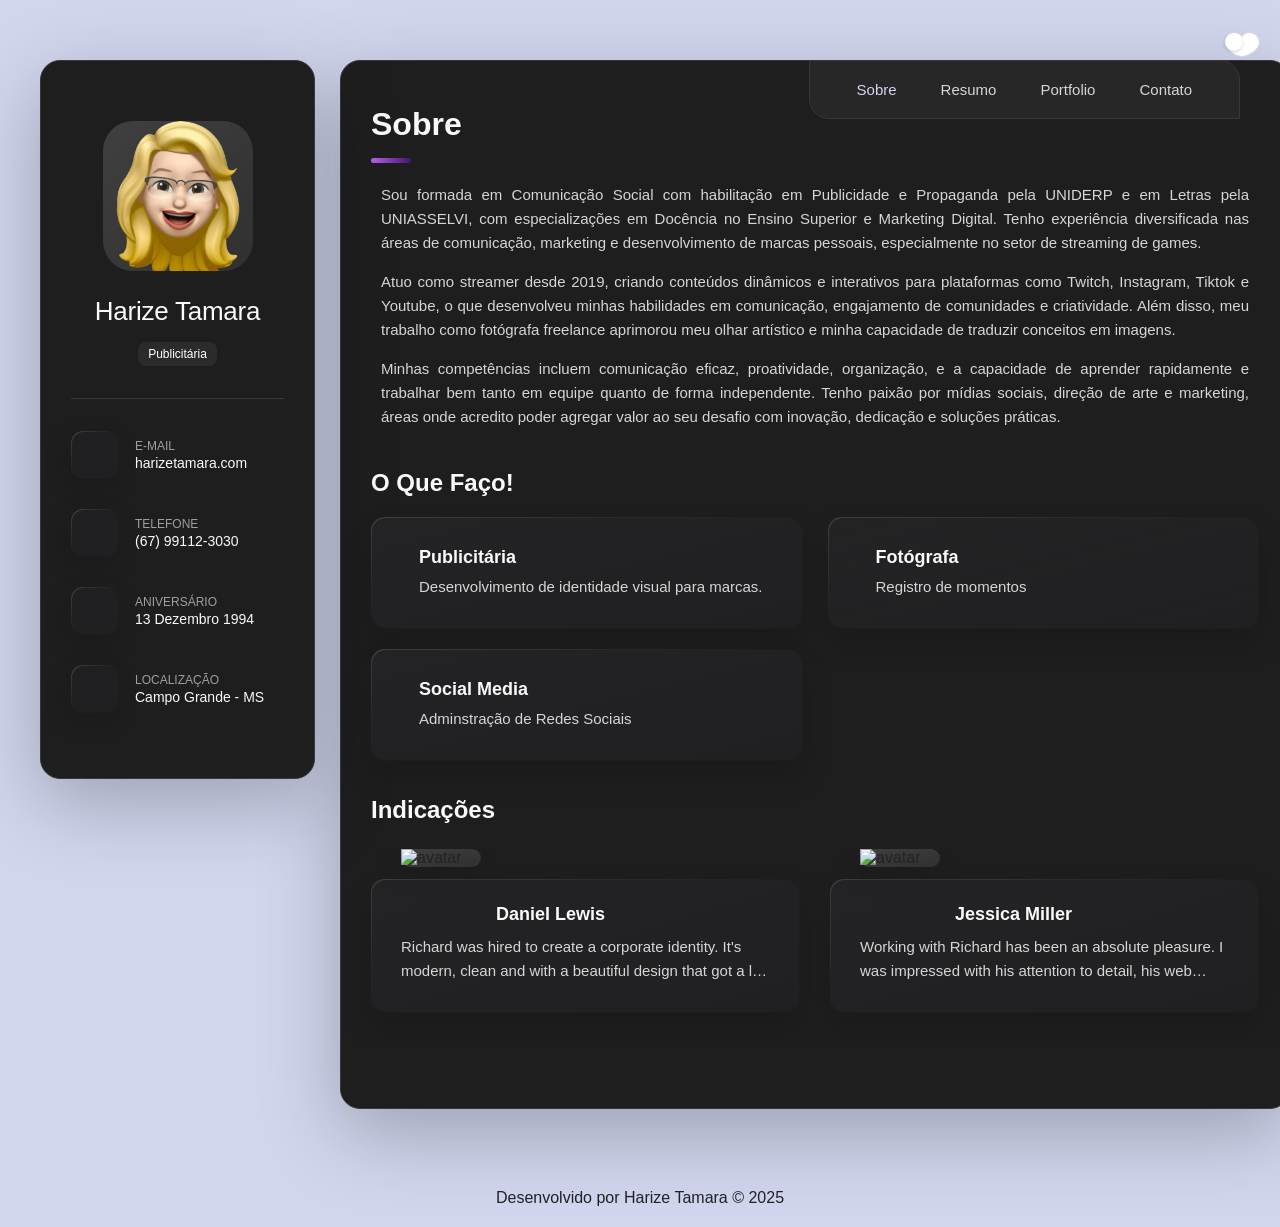
==== commit 3710743b: "Adicionado 'portfolio', ajustado pra lingua portuguesa; Iniciado atualização de 'resumo'; Em 'Sobre'" ====
--- a/index.html
+++ b/index.html
@@ -91,7 +91,7 @@
             <div class="separator"></div>
 
             <ul class="social-list">
-               <!-- <li class="social-item"><a href="#" class="social-link"><ion-icon name="logo-facebook"></ion-icon></a></li> -->
+                <li class="social-item"><a href="https://www.behance.net/HarizeTamara" class="social-link"><ion-icon name="logo-behance"></ion-icon></a></li>
                 <li class="social-item"><a href="https://www.linkedin.com/in/harizetamara/" target="_blank" class="social-link"><ion-icon name="logo-linkedin"></ion-icon></a></li> 
                 <li class="social-item"><a href="https://github.com/HarizeTamara" target="_blank" class="social-link"><ion-icon name="logo-github"></ion-icon></a></li> 
                 <li class="social-item"><a href="https://www.instagram.com/harizetamara/" target="_blank" class="social-link"><ion-icon name="logo-instagram"></ion-icon></a></li>
@@ -104,7 +104,7 @@
             <ul class="navbar-list">
                 <li class="navbar-item"><button data-page="about" class="navbar-link active" data-nav-link>Sobre</button></li>
                 <li class="navbar-item"><button data-page="resume" class="navbar-link" data-nav-link>Resumo</button></li>
-               <!-- <li class="navbar-item"><button class="navbar-link" data-page="portfolio" data-nav-link>Portfolio</button></li> -->
+                <li class="navbar-item"><button class="navbar-link" data-page="portfolio" data-nav-link>Portfolio</button></li> 
                 <li class="navbar-item"><button data-page="contact" class="navbar-link" data-nav-link>Contato</button></li>
             </ul>
         </nav>
@@ -298,25 +298,30 @@
                 <div class="title-wrapper">
                     <div class="icon-box"><ion-icon name="book-outline"></ion-icon></div>
 
-                    <h3 class="h3">Education</h3>
+                    <h3 class="h3">Escolaridade</h3>
                 </div>
 
                 <ol class="timeline-list">
                     <li class="timeline-item">
-                        <h4 class="h4 timeline-item-title">University school of the arts</h4>
-                        <span>2008 - 2010</span>
+                        <h4 class="h4 timeline-item-title">Graduação em Publicidade e Propaganda</h4>
+                        <span>2012 - 2015</span>
                         <p class="timeline-text">There I learnt a wide range of topics that are essential to understanding both the theory and practical aspects of computing. This involves programming fundamentals, computer architecture, operating systems, databases, software engineering, problem solving, collaboration and communication soft skills.</p>
                     </li>
 
                     <li class="timeline-item">
-                        <h4 class="h4 timeline-item-title">New York Academy of Art</h4>
-                        <span>2006 - 2007</span>
+                        <h4 class="h4 timeline-item-title">Graduação em Letras - Português</h4>
+                        <span>2019 - 2020</span>
                         <p class="timeline-text">I chose my master degree in technology. There I deepened my knowledge, enhanced my skills in the area and learnt how to increase my career prospects in a competitive job market.</p>
                     </li>
 
                     <li class="timeline-item">
-                        <h4 class="h4 timeline-item-title">High School of Art and Design</h4>
-                        <span>2003 - 2005</span>
+                        <h4 class="h4 timeline-item-title">Marketing Digital</h4>
+                        <span>2021</span>
+                        <p class="timeline-text">There I learnt foundational courses and computer sciences fundamentals. In the institution, I chose my specialization in web-development that involves front-end and back-end technologies, user interface designs and content management systems.</p>
+                    </li>
+                    <li class="timeline-item">
+                        <h4 class="h4 timeline-item-title">Docência em Ensino Superior</h4>
+                        <span>2021</span>
                         <p class="timeline-text">There I learnt foundational courses and computer sciences fundamentals. In the institution, I chose my specialization in web-development that involves front-end and back-end technologies, user interface designs and content management systems.</p>
                     </li>
                 </ol>
@@ -326,13 +331,13 @@
                 <div class="title-wrapper">
                     <div class="icon-box"><ion-icon name="book-outline"></ion-icon></div>
 
-                    <h3 class="h3">Experience</h3>
+                    <h3 class="h3">Experiência</h3>
                 </div>
 
                 <ol class="timeline-list">
                     <li class="timeline-item">
-                        <h4 class="h4 timeline-item-title">Creative director</h4>
-                        <span>2015 - Present</span>
+                        <h4 class="h4 timeline-item-title">Criadora de Conteúdo</h4>
+                        <span>2019 - Atualmente</span>
                         <p class="timeline-text">I can develop and oversee creative concepts for projects and campaigns managing a team of designers, writers, and other creative professionals.</p>
                     </li>
 
@@ -351,7 +356,7 @@
             </section>
 
             <section class="skill">
-                <h3 class="h3 skills-title">My Skills</h3>
+                <h3 class="h3 skills-title">Qualificações</h3>
 
                 <ul class="skills-list content-card">
                     <li class="skills-item">
@@ -408,15 +413,16 @@
 
             <section class="projects">
                 <ul class="filter-list">
-                    <li class="filter-item"><button class="active" data-filter-btn>All</button></li>
-                    <li class="filter-item"><button data-filter-btn>Web Design</button></li>
-                    <li class="filter-item"><button data-filter-btn>Applications</button></li>
-                    <li class="filter-item"><button data-filter-btn>Web Development</button></li>
+                    <li class="filter-item"><button class="active" data-filter-btn data-category="all">Tudo</button></li>
+                    <li class="filter-item"><button data-filter-btn data-category="web-design">Web Design</button></li>
+                    <li class="filter-item"><button data-filter-btn data-category="criadora-de-conteudo">Criadora de Conteúdo</button></li>
+                    <li class="filter-item"><button data-filter-btn data-category="fotografa">Fotógrafa</button></li>
+                    <li class="filter-item"><button data-filter-btn data-category="diretora-de-arte">Diretora de Arte</button></li>
                 </ul>
 
                 <div class="filter-select-box">
                     <button class="filter-select " data-select>
-                        <div class="select-value" data-select-value>Select Category</div>
+                        <div class="select-value" data-select-value>Selecione uma categoria</div>
 
                         <div class="select-icon">
                             <ion-icon name="chevron-down"></ion-icon>
@@ -424,146 +430,65 @@
                     </button>
 
                     <ul class="select-list">
-                        <li class="select-item"><button data-select-item>All</button></li>
+                        <li class="select-item"><button data-select-item>Tudo</button></li>
                         <li class="select-item"><button data-select-item>Web Design</button></li>
-                        <li class="select-item"><button data-select-item>Applications</button></li>
-                        <li class="select-item"><button data-select-item>Web Development</button></li>
+                        <li class="select-item"><button data-select-item>Criadora de Conteúdo</button></li>
+                        <li class="select-item"><button data-select-item>Fotógrafa</button></li>
+                        <li class="select-item"><button data-select-item>Diretora de arte</button></li>
                     </ul>
                 </div>
 
                 <ul class="project-list">
-                    <li class="project-item active" data-filter-item data-category="web development">
+                    <!-- Web Desing -->
+                    <li class="project-item active" data-filter-item data-category="web-design">
                         <a href="#">
                             <figure class="project-img">
                                 <div class="project-item-icon-box">
                                     <ion-icon name="eye-outline"></ion-icon>
                                 </div>
-
                                 <img src="https://i.postimg.cc/qRHpHMyd/project-1.jpg" alt="finance" loading="lazy">
                             </figure>
-
                             <h3 class="project-title">Finance</h3>
-                            <p class="project-category">Web Development</p>
+                            <p class="project-category">Web Design</p>
                         </a>
                     </li>
-
-                    <li class="project-item active" data-filter-item data-category="web development">
+                    <!-- Criadora de Conteúdo -->
+                    <li class="project-item active" data-filter-item data-category="criadora-de-conteudo">
                         <a href="#">
                             <figure class="project-img">
                                 <div class="project-item-icon-box">
                                     <ion-icon name="eye-outline"></ion-icon>
                                 </div>
-
-                                <img src="https://i.postimg.cc/bNrcM2Wt/project-2.png" alt="orizon" loading="lazy">
-                            </figure>
-
-                            <h3 class="project-title">Orizon</h3>
-                            <p class="project-category">Web Development</p>
+                                <img src="https://i.postimg.cc/bNrcM2Wt/project-2.png" alt="ivy-poison" loading="lazy">
+                            </figure>
+                            <h3 class="project-title">Ivy Poison</h3>
+                            <p class="project-category">Criadora de Conteúdo</p>
                         </a>
                     </li>
-
-                    <li class="project-item active" data-filter-item data-category="web design">
+                    <!-- Fotógrafa -->
+                    <li class="project-item active" data-filter-item data-category="fotografa">
                         <a href="#">
                             <figure class="project-img">
                                 <div class="project-item-icon-box">
                                     <ion-icon name="eye-outline"></ion-icon>
                                 </div>
-
-                                <img src="https://i.postimg.cc/jSJVqYsq/project-3.jpg" alt="fundo" loading="lazy">
-                            </figure>
-
-                            <h3 class="project-title">Fundo</h3>
-                            <p class="project-category">Web Design</p>
+                                <img src="https://i.postimg.cc/jSJVqYsq/project-3.jpg" alt="titulo" loading="lazy">
+                            </figure>
+                            <h3 class="project-title">Titulo</h3>
+                            <p class="project-category">Fotógrafa</p>
                         </a>
                     </li>
-
-                    <li class="project-item active" data-filter-item data-category="applications">
+                    <!-- Diretora de Arte -->
+                    <li class="project-item active" data-filter-item data-category="diretora-de-arte">
                         <a href="#">
                             <figure class="project-img">
                                 <div class="project-item-icon-box">
                                     <ion-icon name="eye-outline"></ion-icon>
                                 </div>
-
-                                <img src="https://i.postimg.cc/dtpXxNGb/project-4.png" alt="brawlhalla" loading="lazy">
-                            </figure>
-
-                            <h3 class="project-title">Brawlhalla</h3>
-                            <p class="project-category">Applications</p>
-                        </a>
-                    </li>
-
-                    <li class="project-item active" data-filter-item data-category="web design">
-                        <a href="#">
-                            <figure class="project-img">
-                                <div class="project-item-icon-box">
-                                    <ion-icon name="eye-outline"></ion-icon>
-                                </div>
-
-                                <img src="https://i.postimg.cc/43T0JKLw/project-5.png" alt="dsm." loading="lazy">
-                            </figure>
-
-                            <h3 class="project-title">DSM.</h3>
-                            <p class="project-category">Web Design</p>
-                        </a>
-                    </li>
-
-                    <li class="project-item active" data-filter-item data-category="web design">
-                        <a href="#">
-                            <figure class="project-img">
-                                <div class="project-item-icon-box">
-                                    <ion-icon name="eye-outline"></ion-icon>
-                                </div>
-
-                                <img src="https://i.postimg.cc/qR1DX1kZ/project-6.png" alt="metaspark" loading="lazy">
-                            </figure>
-
-                            <h3 class="project-title">Metaspark</h3>
-                            <p class="project-category">Web Design</p>
-                        </a>
-                    </li>
-
-                    <li class="project-item active" data-filter-item data-category="web development">
-                        <a href="#">
-                            <figure class="project-img">
-                                <div class="project-item-icon-box">
-                                    <ion-icon name="eye-outline"></ion-icon>
-                                </div>
-
-                                <img src="https://i.postimg.cc/Kj4q9tjc/project-7.png" alt="summary" loading="lazy">
-                            </figure>
-
-                            <h3 class="project-title">Summary</h3>
-                            <p class="project-category">Web Development</p>
-                        </a>
-                    </li>
-
-                    <li class="project-item active" data-filter-item data-category="applications">
-                        <a href="#">
-                            <figure class="project-img">
-                                <div class="project-item-icon-box">
-                                    <ion-icon name="eye-outline"></ion-icon>
-                                </div>
-
-                                <img src="https://i.postimg.cc/rw2j4B1w/project-8.jpg" alt="task manager" loading="lazy">
-                            </figure>
-
-                            <h3 class="project-title">Task Manager</h3>
-                            <p class="project-category">Applications</p>
-                        </a>
-                    </li>
-
-                    <li class="project-item active" data-filter-item data-category="web development">
-                        <a href="#">
-                            <figure class="project-img">
-                                <div class="project-item-icon-box">
-                                    <ion-icon name="eye-outline"></ion-icon>
-                                </div>
-
-                                <img src="https://i.postimg.cc/7LxNsSQv/project-9.png" alt="arrival" loading="lazy">
-                            </figure>
-
-                            <h3 class="project-title">Arrival</h3>
-                            <p class="project-category">Web Development</p>
+                                <img src="https://i.postimg.cc/jSJVqYsq/project-3.jpg" alt="titulo" loading="lazy">
+                            </figure>
+                            <h3 class="project-title">Titulo</h3>
+                            <p class="project-category">Diretora de Arte</p>
                         </a>
                     </li>
                 </ul>
--- a/style.css
+++ b/style.css
@@ -1545,16 +1545,15 @@
   @media (min-width: 1250px) {
   
       body::-webkit-scrollbar { width: 20px; }
-      body::-webkit-scrollbar-track { background: var(--smoky-black); }
+      body::-webkit-scrollbar-track { background: none; }
   
       body::-webkit-scrollbar-thumb {
           border: 5px solid var(--smoky-black);
-          background: hsla(0, 0%, 100%, .1);
-          border-radius: 20px;
-          box-shadow: inset 1px 1px 0 hsla(0, 0%, 100%, .11), inset -1px -1px 0 hsla(0, 0%, 100%, .11);
-      }
-  
-      body::-webkit-scrollbar-thumb:hover { background: hsla(0, 0%, 100%, .15); }
+          background: var(--stroke);
+          border-radius: 20px;;
+      }
+  
+      body::-webkit-scrollbar-thumb:hover { background: hsla(0, 0%, 100%, 0.15); }
       body::-webkit-scrollbar-button { height: 60px; }
   
       .sidebar, article { width: 950px; }
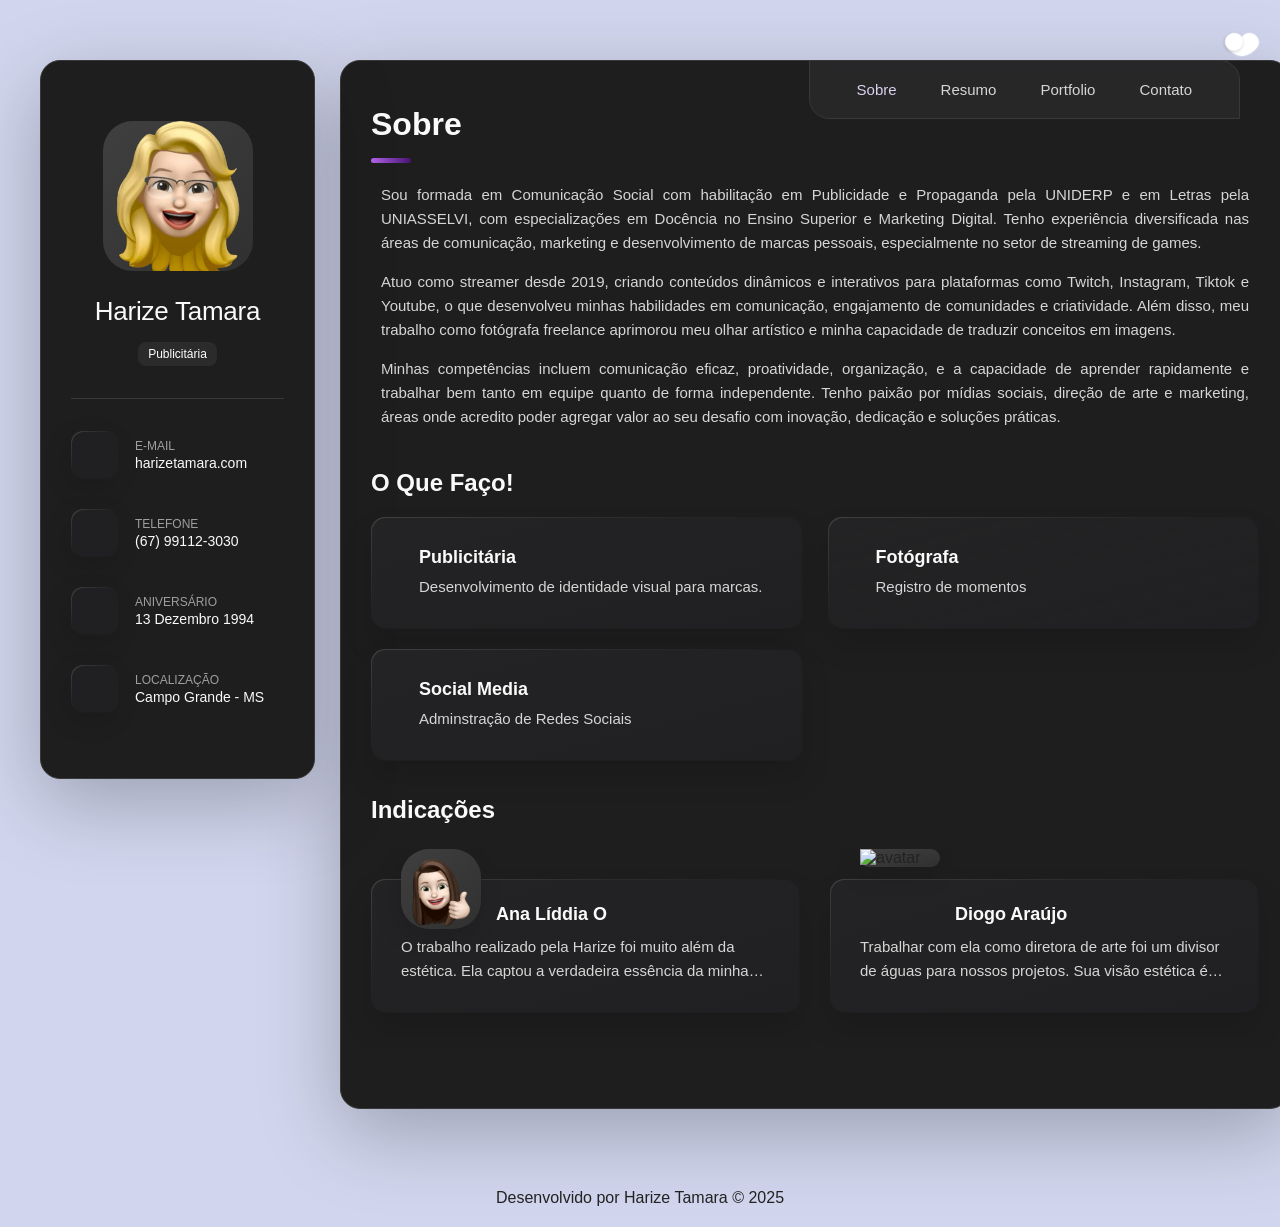
==== commit 20b78b08: "Finalizado a primeira etapa geral" ====
--- a/index.html
+++ b/index.html
@@ -52,7 +52,7 @@
 
                 <li class="contact-item">
                     <div class="icon-box">
-                        <ion-icon name="phone-portrait-outline"></ion-icon>
+                        <ion-icon name="logo-whatsapp"></ion-icon>
                     </div>
 
                     <div class="contact-info">
@@ -177,18 +177,18 @@
                     <li class="testimonials-item">
                         <div class="content-card" data-testimonials-item>
                             <figure class="testimonials-avatar-box">
-                                <img src="https://i.postimg.cc/zGDHfn3G/avatar-1.png" alt="avatar" data-testimonials-avatar width="60">
-                            </figure>
-
-                            <h4 class="h4 testimonials-item-title" data-testimonials-title>Daniel Lewis</h4>
+                                <img src="assets/img/avatar-2.webp" alt="avatar" data-testimonials-avatar width="60">
+                            </figure>
+
+                            <h4 class="h4 testimonials-item-title" data-testimonials-title>Ana Líddia O</h4>
 
                             <div class="testimonials-text" data-testimonials-text>
-                                <p>Richard was hired to create a corporate identity. It's modern, clean and with a beautiful design that got a lot of praises from colleagues and visitors. We were very pleased with the work done. He has a lot of experience and is very concerned about the needs of client.</p>
+                                <p>O trabalho realizado pela Harize foi muito além da estética. Ela captou a verdadeira essência da minha energia e traduziu em uma identidade visual que conversa profundamente com a minha missão de vida. Dentro da minha numerologia, cada forma, cor e detalhe vibram na frequência certa, alinhando propósito, acolhimento e expansão. Recebi muitos elogios de clientes e parceiros, que sentiram imediatamente a harmonia e a força do novo visual. Estou profundamente grata pela sensibilidade, profissionalismo e olhar atento que ela trouxe para esse projeto tão especial.</p>
                             </div>
                         </div>
                     </li>
 
-                    <li class="testimonials-item">
+                    <!-- <li class="testimonials-item">
                         <div class="content-card" data-testimonials-item>
                             <figure class="testimonials-avatar-box">
                                 <img src="https://i.postimg.cc/DwY0yHtx/avatar-2.png" alt="avatar" data-testimonials-avatar width="60">
@@ -200,21 +200,7 @@
                                 <p>Working with Richard has been an absolute pleasure. I was impressed with his attention to detail, his web design skills and his professional approach to our timelines and processes.</p>
                             </div>
                         </div>
-                    </li>
-
-                    <li class="testimonials-item">
-                        <div class="content-card" data-testimonials-item>
-                            <figure class="testimonials-avatar-box">
-                                <img src="https://i.postimg.cc/fRFWhX9F/avatar-3.png" alt="avatar" data-testimonials-avatar width="60">
-                            </figure>
-
-                            <h4 class="h4 testimonials-item-title" data-testimonials-title>Emily Evans</h4>
-
-                            <div class="testimonials-text" data-testimonials-text>
-                                <p>I couldn't be happier with the website that Richard created for us. His attention to detail and creativity is unmatched. Our clients frequently compliment the design, and it has significantly improved our brand image.</p>
-                            </div>
-                        </div>
-                    </li>
+                    </li> -->
 
                     <li class="testimonials-item">
                         <div class="content-card" data-testimonials-item>
@@ -222,10 +208,10 @@
                                 <img src="https://i.postimg.cc/zXv1Xv81/avatar-4.png" alt="avatar" data-testimonials-avatar width="60">
                             </figure>
 
-                            <h4 class="h4 testimonials-item-title" data-testimonials-title>Henry Williams</h4>
+                            <h4 class="h4 testimonials-item-title" data-testimonials-title>Diogo Araújo</h4>
 
                             <div class="testimonials-text" data-testimonials-text>
-                                <p>I was overwhelmed with the thought of redesigning my online store, but Richard made the process seamless. The site is not only visually appealing but also optimized for conversions. I've seen a 50% increase in traffic since the launch!</p>
+                                <p>Trabalhar com ela como diretora de arte foi um divisor de águas para nossos projetos. Sua visão estética é afiada, com entregas consistentes e cheias de propósito. Tem uma sensibilidade criativa rara e entende profundamente o que a marca precisa transmitir. Sempre entrega acima do esperado.</p>
                             </div>
                         </div>
                     </li>
@@ -240,20 +226,21 @@
 
                     <div class="modal-img-wrapper">
                         <figure class="modal-avatar-box">
-                            <img src="https://i.postimg.cc/zGDHfn3G/avatar-1.png" alt="Daniel Lewis" width="80" data-modal-img>
+                            <img src="assets/img/avatar-2.webp" alt="Daniel Lewis" width="80" data-modal-img>
                         </figure>
 
-                        <img src="https://i.postimg.cc/mZ00RwX7/icon-quote.png" alt="quote icon">
+                        <img class="aspas" src="https://i.postimg.cc/mZ00RwX7/icon-quote.png" alt="quote icon">
                     </div>
 
                     <div class="modal-content">
-                        <h4 class="h3 modal-title" data-modal-title>Daniel Lewis</h4>
-                        <time datetime="2023-06-14">14 June, 2023</time>
+                        <h4 class="h3 modal-title" data-modal-title>???</h4>
+                        <time datetime="2018-05">Maio, 2018</time>
 
                         <div class="modal-text" data-modal-text>
-                            <p>Richard was hired to create a corporate identity. It's modern, clean and with a beautiful design that got a lot of praises from colleagues and visitors. We were very pleased with the work done. He has a lot of experience and is very concerned about the needs of client.</p>
-                        </div>
-                    </div>
+                            <p>O trabalho realizado pela Harize foi muito além da estética. Ela captou a verdadeira essência da minha energia e traduziu em uma identidade visual que conversa profundamente com a minha missão de vida. Dentro da minha numerologia, cada forma, cor e detalhe vibram na frequência certa, alinhando propósito, acolhimento e expansão. Recebi muitos elogios de clientes e parceiros, que sentiram imediatamente a harmonia e a força do novo visual. Estou profundamente grata pela sensibilidade, profissionalismo e olhar atento que ela trouxe para esse projeto tão especial.</p>
+                        </div>
+                    </div> 
+                    
                 </section>
             </div> 
 
@@ -303,31 +290,31 @@
 
                 <ol class="timeline-list">
                     <li class="timeline-item">
-                        <h4 class="h4 timeline-item-title">Graduação em Publicidade e Propaganda</h4>
+                        <h4 class="h4 timeline-item-title">Graduação: Publicidade e Propaganda</h4>
                         <span>2012 - 2015</span>
-                        <p class="timeline-text">There I learnt a wide range of topics that are essential to understanding both the theory and practical aspects of computing. This involves programming fundamentals, computer architecture, operating systems, databases, software engineering, problem solving, collaboration and communication soft skills.</p>
+                        <p class="timeline-text">Lá, aprendi uma variedade de temas fundamentais para entender tanto os aspectos teóricos quanto práticos da comunicação e do mercado publicitário. Isso inclui fundamentos da publicidade, estratégias de marketing, comportamento do consumidor, redação publicitária, branding, planejamento de campanhas, criação visual, mídias tradicionais e digitais, além de desenvolver habilidades interpessoais como trabalho em equipe, pensamento criativo e comunicação eficaz.</p>
                     </li>
 
                     <li class="timeline-item">
-                        <h4 class="h4 timeline-item-title">Graduação em Letras - Português</h4>
+                        <h4 class="h4 timeline-item-title">Graduação: Letras - Português</h4>
                         <span>2019 - 2020</span>
-                        <p class="timeline-text">I chose my master degree in technology. There I deepened my knowledge, enhanced my skills in the area and learnt how to increase my career prospects in a competitive job market.</p>
+                        <p class="timeline-text">Aprofundei meus conhecimentos sobre a língua, desenvolvi habilidades em leitura crítica, análise textual e produção escrita, e compreendi a importância da linguagem na construção da comunicação e da cultura. Também aprendi a aplicar esse saber de forma prática, ampliando minhas possibilidades profissionais em um mercado cada vez mais exigente.</p>
                     </li>
 
                     <li class="timeline-item">
-                        <h4 class="h4 timeline-item-title">Marketing Digital</h4>
+                        <h4 class="h4 timeline-item-title">Pós-graduação: Marketing Digital</h4>
                         <span>2021</span>
-                        <p class="timeline-text">There I learnt foundational courses and computer sciences fundamentals. In the institution, I chose my specialization in web-development that involves front-end and back-end technologies, user interface designs and content management systems.</p>
+                        <p class="timeline-text">Na pós-graduação em Marketing Digital, aprendi disciplinas fundamentais que abrangem os pilares do marketing na era digital. Durante o curso, escolhi minha especialização em estratégias digitais, envolvendo marketing de conteúdo, mídias sociais, SEO, métricas de performance, funil de vendas e automação de campanhas.</p>
                     </li>
                     <li class="timeline-item">
-                        <h4 class="h4 timeline-item-title">Docência em Ensino Superior</h4>
+                        <h4 class="h4 timeline-item-title">Pós-graduação: Docência em Ensino Superior</h4>
                         <span>2021</span>
-                        <p class="timeline-text">There I learnt foundational courses and computer sciences fundamentals. In the institution, I chose my specialization in web-development that involves front-end and back-end technologies, user interface designs and content management systems.</p>
+                        <p class="timeline-text">Estudei disciplinas fundamentais voltadas para a prática e a teoria da educação. Na instituição, escolhi minha especialização em metodologias de ensino, o que envolveu planejamento pedagógico, estratégias de avaliação, uso de tecnologias educacionais e desenvolvimento de práticas didáticas voltadas ao ambiente universitário.</p>
                     </li>
                 </ol>
             </section>
 
-            <section class="timeline">
+            <!-- <section class="timeline">
                 <div class="title-wrapper">
                     <div class="icon-box"><ion-icon name="book-outline"></ion-icon></div>
 
@@ -353,37 +340,38 @@
                         <p class="timeline-text">I create logos, color schemes and typography for a brand's identity. Also I develop graphics for websites, social media and digital ads with applications that enhance user experience.</p>
                     </li>
                 </ol>
-            </section>
+            </section> -->
 
             <section class="skill">
                 <h3 class="h3 skills-title">Qualificações</h3>
 
                 <ul class="skills-list content-card">
+
                     <li class="skills-item">
                         <div class="title-wrapper">
-                            <h5 class="h5">Web Design</h5>
-                            <data value="80">80%</data>
+                            <h5 class="h5">Plataforma Adobe</h5>
+                            <data value="75">75%</data>
                         </div>
 
                         <div class="skills-progress-bg">
-                            <div class="skills-progress-fill" style="width: 80%;"></div>
+                            <div class="skills-progress-fill" style="width: 75%;"></div>
                         </div>
                     </li>
 
                     <li class="skills-item">
                         <div class="title-wrapper">
-                            <h5 class="h5">Graphic Design</h5>
-                            <data value="70">70%</data>
+                            <h5 class="h5">Canva</h5>
+                            <data value="75">90%</data>
                         </div>
 
                         <div class="skills-progress-bg">
-                            <div class="skills-progress-fill" style="width: 70%;"></div>
+                            <div class="skills-progress-fill" style="width: 90%;"></div>
                         </div>
                     </li>
 
                     <li class="skills-item">
                         <div class="title-wrapper">
-                            <h5 class="h5">Branding</h5>
+                            <h5 class="h5">Fotógrafa</h5>
                             <data value="90">90%</data>
                         </div>
 
@@ -394,12 +382,34 @@
 
                     <li class="skills-item">
                         <div class="title-wrapper">
-                            <h5 class="h5">WordPress</h5>
-                            <data value="50">50%</data>
+                            <h5 class="h5">JavaScript</h5>
+                            <data value="10">10%</data>
                         </div>
 
                         <div class="skills-progress-bg">
-                            <div class="skills-progress-fill" style="width: 50%;"></div>
+                            <div class="skills-progress-fill" style="width: 10%;"></div>
+                        </div>
+                    </li>
+                    
+                    <li class="skills-item">
+                        <div class="title-wrapper">
+                            <h5 class="h5">CSS</h5>
+                            <data value="10">10%</data>
+                        </div>
+
+                        <div class="skills-progress-bg">
+                            <div class="skills-progress-fill" style="width: 10%;"></div>
+                        </div>
+                    </li>
+
+                    <li class="skills-item">
+                        <div class="title-wrapper">
+                            <h5 class="h5">HTML</h5>
+                            <data value="50">30%</data>
+                        </div>
+
+                        <div class="skills-progress-bg">
+                            <div class="skills-progress-fill" style="width: 30%;"></div>
                         </div>
                     </li>
                 </ul>
@@ -416,7 +426,7 @@
                     <li class="filter-item"><button class="active" data-filter-btn data-category="all">Tudo</button></li>
                     <li class="filter-item"><button data-filter-btn data-category="web-design">Web Design</button></li>
                     <li class="filter-item"><button data-filter-btn data-category="criadora-de-conteudo">Criadora de Conteúdo</button></li>
-                    <li class="filter-item"><button data-filter-btn data-category="fotografa">Fotógrafa</button></li>
+                    <li class="filter-item"><button data-filter-btn data-category="fotógrafa">Fotógrafa</button></li>
                     <li class="filter-item"><button data-filter-btn data-category="diretora-de-arte">Diretora de Arte</button></li>
                 </ul>
 
@@ -441,53 +451,196 @@
                 <ul class="project-list">
                     <!-- Web Desing -->
                     <li class="project-item active" data-filter-item data-category="web-design">
-                        <a href="#">
-                            <figure class="project-img">
-                                <div class="project-item-icon-box">
-                                    <ion-icon name="eye-outline"></ion-icon>
-                                </div>
-                                <img src="https://i.postimg.cc/qRHpHMyd/project-1.jpg" alt="finance" loading="lazy">
-                            </figure>
-                            <h3 class="project-title">Finance</h3>
+                        <a href="https://harizetamara.github.io/Nightmare-company/saloon.html" target="_blank">
+                            <figure class="project-img">
+                                <div class="project-item-icon-box">
+                                    <ion-icon name="eye-outline"></ion-icon>
+                                </div>
+                                <img src="assets/img/thumb-14.png" alt="Midias Sociais" loading="lazy">
+                            </figure>
+                            <h3 class="project-title">Midias Sociais</h3>
                             <p class="project-category">Web Design</p>
                         </a>
                     </li>
                     <!-- Criadora de Conteúdo -->
                     <li class="project-item active" data-filter-item data-category="criadora-de-conteudo">
-                        <a href="#">
-                            <figure class="project-img">
-                                <div class="project-item-icon-box">
-                                    <ion-icon name="eye-outline"></ion-icon>
-                                </div>
-                                <img src="https://i.postimg.cc/bNrcM2Wt/project-2.png" alt="ivy-poison" loading="lazy">
-                            </figure>
-                            <h3 class="project-title">Ivy Poison</h3>
+                        <a href="https://www.behance.net/gallery/99080199/Overlay-Twitch-Harize-Tamara-Gameplay" target="_blank">
+                            <figure class="project-img">
+                                <div class="project-item-icon-box">
+                                    <ion-icon name="eye-outline"></ion-icon>
+                                </div>
+                                <img src="assets/img/thumb-15.png" alt="harize tamara gameplay" loading="lazy">
+                            </figure>
+                            <h3 class="project-title">Harize Tamara Gameplay</h3>
                             <p class="project-category">Criadora de Conteúdo</p>
                         </a>
                     </li>
                     <!-- Fotógrafa -->
-                    <li class="project-item active" data-filter-item data-category="fotografa">
-                        <a href="#">
-                            <figure class="project-img">
-                                <div class="project-item-icon-box">
-                                    <ion-icon name="eye-outline"></ion-icon>
-                                </div>
-                                <img src="https://i.postimg.cc/jSJVqYsq/project-3.jpg" alt="titulo" loading="lazy">
-                            </figure>
-                            <h3 class="project-title">Titulo</h3>
+                    <li class="project-item active" data-filter-item data-category="fotógrafa">
+                        <a href="https://br.pinterest.com/eusouivypoison/fotogr%C3%A1fias/" target="_blank">
+                            <figure class="project-img">
+                                <div class="project-item-icon-box">
+                                    <ion-icon name="eye-outline"></ion-icon>
+                                </div>
+                                <img src="assets/img/thumb-16.png" alt="retratos" loading="lazy">
+                            </figure>
+                            <h3 class="project-title">Retratos</h3>
                             <p class="project-category">Fotógrafa</p>
                         </a>
                     </li>
                     <!-- Diretora de Arte -->
                     <li class="project-item active" data-filter-item data-category="diretora-de-arte">
-                        <a href="#">
-                            <figure class="project-img">
-                                <div class="project-item-icon-box">
-                                    <ion-icon name="eye-outline"></ion-icon>
-                                </div>
-                                <img src="https://i.postimg.cc/jSJVqYsq/project-3.jpg" alt="titulo" loading="lazy">
-                            </figure>
-                            <h3 class="project-title">Titulo</h3>
+                        <a href="https://www.behance.net/gallery/70616243/Social-Media-01" target="_blank">
+                            <figure class="project-img">
+                                <div class="project-item-icon-box">
+                                    <ion-icon name="eye-outline"></ion-icon>
+                                </div>
+                                <img src="assets/img/thumb-6.png" alt="loja htdesign" loading="lazy">
+                            </figure>
+                            <h3 class="project-title">Loja HTDesign</h3>
+                            <p class="project-category">Diretora de Arte</p>
+                        </a>
+                    <li class="project-item active" data-filter-item data-category="diretora-de-arte">
+                        <a href="https://www.behance.net/gallery/98271967/Raphael-Pereira-Logo" target="_blank">
+                            <figure class="project-img">
+                                <div class="project-item-icon-box">
+                                    <ion-icon name="eye-outline"></ion-icon>
+                                </div>
+                                <img src="assets/img/thumb-1.png" alt="raphael pereira" loading="lazy">
+                            </figure>
+                            <h3 class="project-title">Raphael Pereira</h3>
+                            <p class="project-category">Diretora de Arte</p>
+                        </a>
+                    </li>
+                    <li class="project-item active" data-filter-item data-category="diretora-de-arte">
+                        <a href="https://www.behance.net/gallery/120773983/VinaoTV-Streamer" target="_blank">
+                            <figure class="project-img">
+                                <div class="project-item-icon-box">
+                                    <ion-icon name="eye-outline"></ion-icon>
+                                </div>
+                                <img src="assets/img/thumb-2.png" alt="vinao tv" loading="lazy">
+                            </figure>
+                            <h3 class="project-title">Vinao TV</h3>
+                            <p class="project-category">Diretora de Arte</p>
+                        </a>
+                    </li>
+                    <li class="project-item active" data-filter-item data-category="diretora-de-arte">
+                        <a href="https://www.behance.net/gallery/111955371/Azombra-Games" target="_blank">
+                            <figure class="project-img">
+                                <div class="project-item-icon-box">
+                                    <ion-icon name="eye-outline"></ion-icon>
+                                </div>
+                                <img src="assets/img/thumb-3.png" alt="azombra" loading="lazy">
+                            </figure>
+                            <h3 class="project-title">Azombra</h3>
+                            <p class="project-category">Diretora de Arte</p>
+                        </a>
+                    </li>
+                    <li class="project-item active" data-filter-item data-category="diretora-de-arte">
+                        <a href="https://www.behance.net/gallery/105385019/O-Carioca-Gamer" target="_blank">
+                            <figure class="project-img">
+                                <div class="project-item-icon-box">
+                                    <ion-icon name="eye-outline"></ion-icon>
+                                </div>
+                                <img src="assets/img/thumb-4.png" alt="carioca gamer" loading="lazy">
+                            </figure>
+                            <h3 class="project-title">Carioca Gamer</h3>
+                            <p class="project-category">Diretora de Arte</p>
+                        </a>
+                    </li>
+                    <li class="project-item active" data-filter-item data-category="diretora-de-arte">
+                        <a href="https://www.behance.net/gallery/15906155/Verinne-Tropical" target="_blank">
+                            <figure class="project-img">
+                                <div class="project-item-icon-box">
+                                    <ion-icon name="eye-outline"></ion-icon>
+                                </div>
+                                <img src="assets/img/thumb-5.png" alt="verrine tropical" loading="lazy">
+                            </figure>
+                            <h3 class="project-title">Verinne Tropical</h3>
+                            <p class="project-category">Diretora de Arte</p>
+                        </a>
+                    </li>
+                    <li class="project-item active" data-filter-item data-category="diretora-de-arte">
+                        <a href="https://www.behance.net/gallery/24683389/Passa-Tempo" target="_blank">
+                            <figure class="project-img">
+                                <div class="project-item-icon-box">
+                                    <ion-icon name="eye-outline"></ion-icon>
+                                </div>
+                                <img src="assets/img/thumb-7.png" alt="passa tempo" loading="lazy">
+                            </figure>
+                            <h3 class="project-title">Passa Tempo</h3>
+                            <p class="project-category">Diretora de Arte</p>
+                        </a>
+                    </li>
+                    <li class="project-item active" data-filter-item data-category="diretora-de-arte">
+                        <a href="https://www.behance.net/gallery/76889493/Social-Media-2018-I" target="_blank">
+                            <figure class="project-img">
+                                <div class="project-item-icon-box">
+                                    <ion-icon name="eye-outline"></ion-icon>
+                                </div>
+                                <img src="assets/img/thumb-8.png" alt="midias sociais ii" loading="lazy">
+                            </figure>
+                            <h3 class="project-title">Midias Sociais I</h3>
+                            <p class="project-category">Diretora de Arte</p>
+                        </a>
+                    </li>
+                    <li class="project-item active" data-filter-item data-category="diretora-de-arte">
+                        <a href="https://www.behance.net/gallery/76889551/Social-Media-2018-II" target="_blank">
+                            <figure class="project-img">
+                                <div class="project-item-icon-box">
+                                    <ion-icon name="eye-outline"></ion-icon>
+                                </div>
+                                <img src="assets/img/thumb-9.png" alt="midias sociais ii" loading="lazy">
+                            </figure>
+                            <h3 class="project-title">Midias Sociais II</h3>
+                            <p class="project-category">Diretora de Arte</p>
+                        </a>
+                    </li>
+                    <li class="project-item active" data-filter-item data-category="diretora-de-arte">
+                        <a href="https://www.behance.net/gallery/92489329/Social-Media-Sushi-dos-Chefes" target="_blank">
+                            <figure class="project-img">
+                                <div class="project-item-icon-box">
+                                    <ion-icon name="eye-outline"></ion-icon>
+                                </div>
+                                <img src="assets/img/thumb-10.png" alt="sushi dos chefs" loading="lazy">
+                            </figure>
+                            <h3 class="project-title">Sushi do Chefs</h3>
+                            <p class="project-category">Diretora de Arte</p>
+                        </a>
+                    </li>
+                    <li class="project-item active" data-filter-item data-category="diretora-de-arte">
+                        <a href="https://www.behance.net/gallery/92490313/Social-Media-Saborella-Pizzas" target="_blank">
+                            <figure class="project-img">
+                                <div class="project-item-icon-box">
+                                    <ion-icon name="eye-outline"></ion-icon>
+                                </div>
+                                <img src="assets/img/thumb-11.png" alt="saborella" loading="lazy">
+                            </figure>
+                            <h3 class="project-title">Saborella</h3>
+                            <p class="project-category">Diretora de Arte</p>
+                        </a>
+                    </li>
+                    <li class="project-item active" data-filter-item data-category="diretora-de-arte">
+                        <a href="https://www.behance.net/gallery/70157085/Social-Media-Coach-2018" target="_blank">
+                            <figure class="project-img">
+                                <div class="project-item-icon-box">
+                                    <ion-icon name="eye-outline"></ion-icon>
+                                </div>
+                                <img src="assets/img/thumb-13.png" alt="ana líddia o" loading="lazy">
+                            </figure>
+                            <h3 class="project-title">Ana Líddia O</h3>
+                            <p class="project-category">Diretora de Arte</p>
+                        </a>
+                    </li>
+                    <li class="project-item active" data-filter-item data-category="diretora-de-arte">
+                        <a href="https://www.behance.net/gallery/92490711/Social-Media-MicroArt" target="_blank">
+                            <figure class="project-img">
+                                <div class="project-item-icon-box">
+                                    <ion-icon name="eye-outline"></ion-icon>
+                                </div>
+                                <img src="assets/img/thumb-12.png" alt="microart" loading="lazy">
+                            </figure>
+                            <h3 class="project-title">Micro Art</h3>
                             <p class="project-category">Diretora de Arte</p>
                         </a>
                     </li>
--- a/style.css
+++ b/style.css
@@ -15,7 +15,7 @@
   .heart-switch svg {
     display: block;
   }
-  
+
   .heart-switch svg path {
     transition: stroke var(--duration), fill var(--duration);
   }
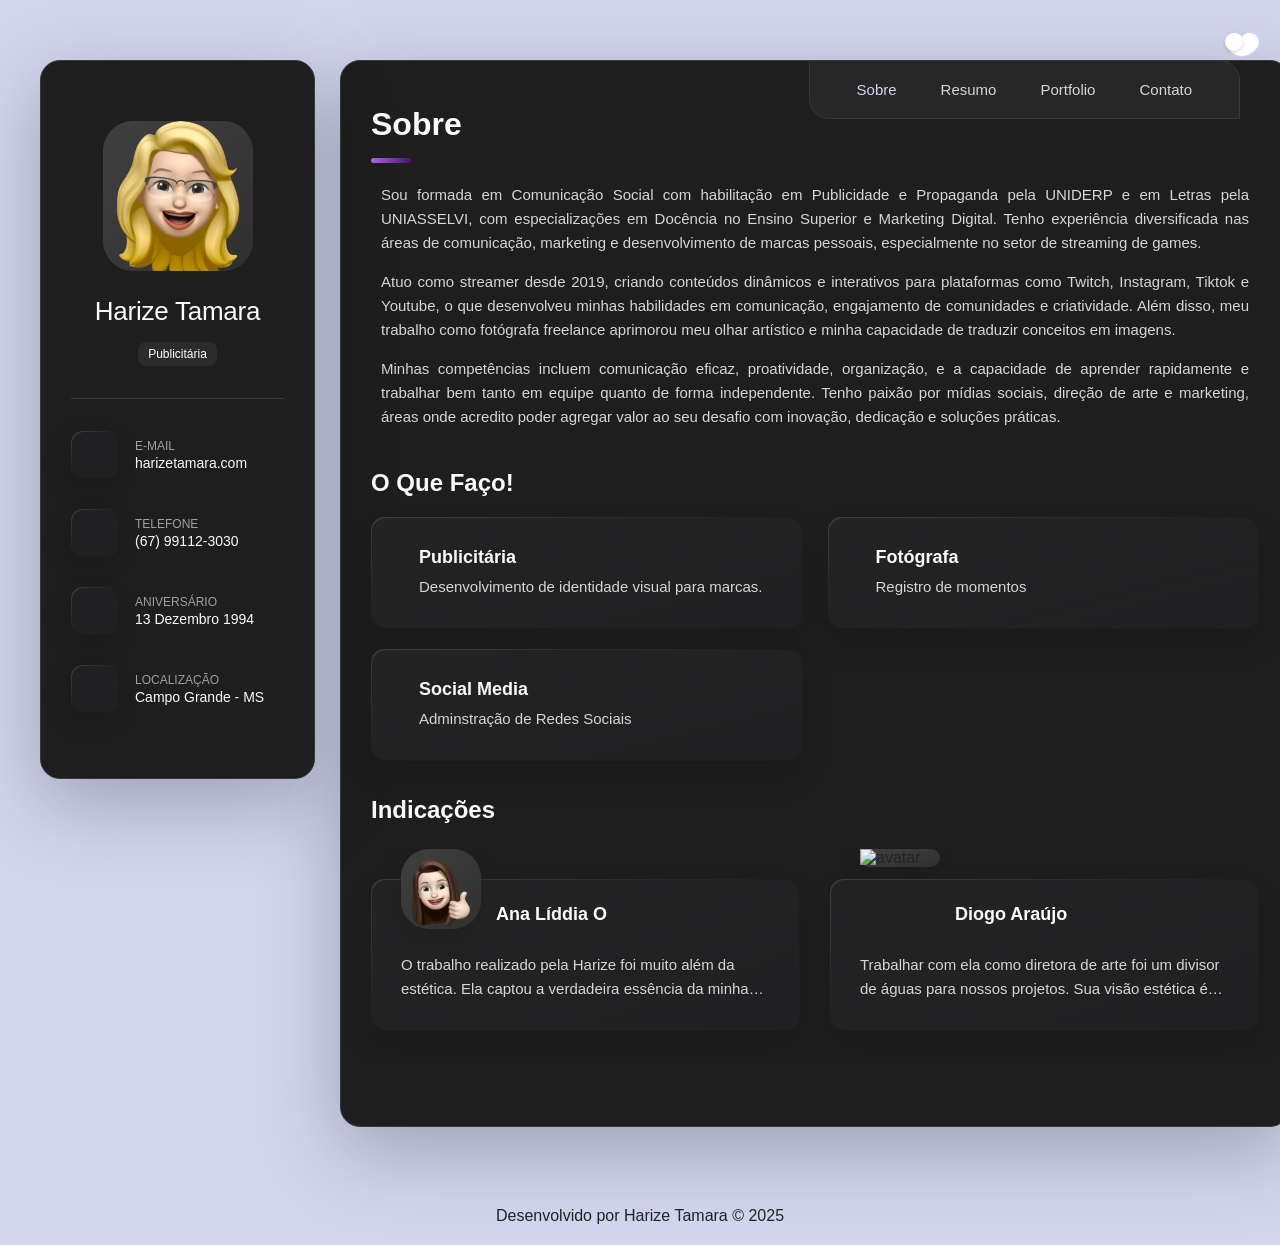
==== commit 699c07d3: "Add via upload Atualização na página "Resume"" ====
--- a/index.html
+++ b/index.html
@@ -1,697 +1,742 @@
-<!DOCTYPE html>
-<html lang="pt-BR">
-<head>
-  <meta charset="UTF-8">
-  <meta name="viewport" content="width=device-width, initial-scale=1.0">
-  <title>Harize Tamara</title>
-  <link rel="stylesheet" href="style.css">
-  <link rel="shortcut icon" href="assets/img/logo icon.png" type="image/x-icon">
-</head>
-<body>
-    <!-- Modo Claro e escuro -->
-  <label class="heart-switch top-right">
-    <input type="checkbox">
-    <svg viewBox="0 0 33 23" fill="white">
-      <path d="M23.5,0.5 C28.4705627,0.5 32.5,4.52943725 32.5,9.5 C32.5,16.9484448 21.46672,22.5 16.5,22.5 C11.53328,22.5 0.5,16.9484448 0.5,9.5 C0.5,4.52952206 4.52943725,0.5 9.5,0.5 C12.3277083,0.5 14.8508336,1.80407476 16.5007741,3.84362242 C18.1491664,1.80407476 20.6722917,0.5 23.5,0.5 Z"></path>
-    </svg>
-  </label>
-
-  <main>
-    <aside class="sidebar " data-sidebar>
-        <div class="sidebar-info">
-            <figure class="avatar-box">
-                <img src="assets/img/avatar.webp" alt="avatar" width="80">
-            </figure>
-
-            <div class="info-content">
-                <h1 class="name" title="Harize Tamara">Harize Tamara</h1>
-                <p class="title">Publicitária</p>
-            </div>
-
-            <button class="info-more-btn" data-sidebar-btn>
-                <span>Mostrar Contatos</span>
-                <ion-icon name="chevron-down"></ion-icon>
-            </button>
-        </div>
-
-        <div class="sidebar-info-more">
-            <div class="separator"></div>
-
-            <ul class="contacts-list">
-                <li class="contact-item">
-                    <div class="icon-box">
-                        <ion-icon name="mail-outline"></ion-icon>
-                    </div>
-
-                    <div class="contact-info">
-                        <p class="contact-title">E-mail</p>
-
-                        <a href="mailto:harizetamara@gmail.com" class="contact-link">harizetamara.com</a>
-                    </div>
-                </li>
-
-                <li class="contact-item">
-                    <div class="icon-box">
-                        <ion-icon name="logo-whatsapp"></ion-icon>
-                    </div>
-
-                    <div class="contact-info">
-                        <p class="contact-title">Telefone</p>
-
-                        <!-- Verificar como alterar telefone pra link-->
-                        <a href="https://whatsa.me/5567991123030" class="contact-link"> (67) 99112-3030</a>
-                    </div>
-                </li>
-
-                <li class="contact-item">
-                    <div class="icon-box">
-                        <ion-icon name="calendar-outline"></ion-icon>
-                    </div>
-
-                    <div class="contact-info">
-                        <p class="contact-title">Aniversário</p>
-
-                        <time datetime="1982-06-23"> 13 Dezembro 1994</time>
-                    </div>
-                </li>
-
-                <li class="contact-item">
-                    <div class="icon-box">
-                        <ion-icon name="location-outline"></ion-icon>
-                    </div>
-
-                    <div class="contact-info">
-                        <p class="contact-title">Localização</p>
-
-                        <address>Campo Grande - MS</address>
-                    </div>
-                </li>
-            </ul>
-
-            <div class="separator"></div>
-
-            <ul class="social-list">
-                <li class="social-item"><a href="https://www.behance.net/HarizeTamara" class="social-link"><ion-icon name="logo-behance"></ion-icon></a></li>
-                <li class="social-item"><a href="https://www.linkedin.com/in/harizetamara/" target="_blank" class="social-link"><ion-icon name="logo-linkedin"></ion-icon></a></li> 
-                <li class="social-item"><a href="https://github.com/HarizeTamara" target="_blank" class="social-link"><ion-icon name="logo-github"></ion-icon></a></li> 
-                <li class="social-item"><a href="https://www.instagram.com/harizetamara/" target="_blank" class="social-link"><ion-icon name="logo-instagram"></ion-icon></a></li>
-            </ul>
-        </div>
-    </aside>
-
-    <div class="main-content">
-        <nav class="navbar">
-            <ul class="navbar-list">
-                <li class="navbar-item"><button data-page="about" class="navbar-link active" data-nav-link>Sobre</button></li>
-                <li class="navbar-item"><button data-page="resume" class="navbar-link" data-nav-link>Resumo</button></li>
-                <li class="navbar-item"><button class="navbar-link" data-page="portfolio" data-nav-link>Portfolio</button></li> 
-                <li class="navbar-item"><button data-page="contact" class="navbar-link" data-nav-link>Contato</button></li>
-            </ul>
-        </nav>
-
-        <article class="about active" data-page="about">
-            <header>
-                <h2 class="h2 article-title">Sobre</h2>
-            </header>
-
-            <section class="about-text">
-                <p>Sou formada em Comunicação Social com habilitação em Publicidade e Propaganda pela UNIDERP e em Letras pela UNIASSELVI, com especializações em Docência no Ensino Superior e Marketing Digital. Tenho experiência diversificada nas áreas de comunicação, marketing e desenvolvimento de marcas pessoais, especialmente no setor de streaming de games.</p>
-                <p>Atuo como streamer desde 2019, criando conteúdos dinâmicos e interativos para plataformas como Twitch, Instagram, Tiktok e Youtube, o que desenvolveu minhas habilidades em comunicação, engajamento de comunidades e criatividade. Além disso, meu trabalho como fotógrafa freelance aprimorou meu olhar artístico e minha capacidade de traduzir conceitos em imagens. </p>
-                <p>Minhas competências incluem comunicação eficaz, proatividade, organização, e a capacidade de aprender rapidamente e trabalhar bem tanto em equipe quanto de forma independente. Tenho paixão por mídias sociais, direção de arte e marketing, áreas onde acredito poder agregar valor ao seu desafio com inovação, dedicação e soluções práticas.                 </p>
-            </section>
-
-            <section class="service">
-                <h3 class="h3 service-title">O que faço!</h3>
-
-                <ul class="service-list">
-                    <li class="service-item">
-                        <div class="service-icon-box">
-                            <ion-icon name="images-outline" style="font-size: 40px; color: var(--stroke);"></ion-icon>
-                        </div>
-
-                        <div class="service-content-box">
-                            <h4 class="h4 service-item-title">Publicitária</h4>
-                            <p class="service-item-text">Desenvolvimento de identidade visual para marcas.</p>
-                        </div>
-                    </li>
-
-                    <li class="service-item">
-                        <div class="service-icon-box">
-                            <ion-icon name="laptop-outline" style="font-size: 40px; color: var(--stroke);"></ion-icon>
-                        </div>
-
-                        <div class="service-content-box">
-                            <h4 class="h4 service-item-title">Fotógrafa</h4>
-                            <p class="service-item-text">Registro de momentos</p>
-                        </div>
-                    </li>
-
-                    <li class="service-item">
-                        <div class="service-icon-box">
-                            <ion-icon name="images-outline" style="font-size: 40px; color: var(--stroke);"></ion-icon>
-                        </div>
-
-                        <div class="service-content-box">
-                            <h4 class="h4 service-item-title">Social Media</h4>
-                            <p class="service-item-text">Adminstração de Redes Sociais</p>
-                        </div>
-                    </li>
-
-                    <!-- <li class="service-item">
-                        <div class="service-icon-box">
-                            <ion-icon name="camera-outline" style="font-size: 40px; color: var(--stroke);"></ion-icon>
-                        </div>
-
-                        <div class="service-content-box">
-                            <h4 class="h4 service-item-title">Pr</h4>
-                            <p class="service-item-text">I make high-quality photos of any category at a professional level.</p>
-                        </div>
-                    </li> -->
-                </ul>
-            </section>
-
-              <section class="testimonials">
-                <h3 class="h3 testimonials-title">Indicações</h3>
-
-                <ul class="testimonials-list has-scrollbar">
-                    <li class="testimonials-item">
-                        <div class="content-card" data-testimonials-item>
-                            <figure class="testimonials-avatar-box">
-                                <img src="assets/img/avatar-2.webp" alt="avatar" data-testimonials-avatar width="60">
-                            </figure>
-
-                            <h4 class="h4 testimonials-item-title" data-testimonials-title>Ana Líddia O</h4>
-
-                            <div class="testimonials-text" data-testimonials-text>
-                                <p>O trabalho realizado pela Harize foi muito além da estética. Ela captou a verdadeira essência da minha energia e traduziu em uma identidade visual que conversa profundamente com a minha missão de vida. Dentro da minha numerologia, cada forma, cor e detalhe vibram na frequência certa, alinhando propósito, acolhimento e expansão. Recebi muitos elogios de clientes e parceiros, que sentiram imediatamente a harmonia e a força do novo visual. Estou profundamente grata pela sensibilidade, profissionalismo e olhar atento que ela trouxe para esse projeto tão especial.</p>
-                            </div>
-                        </div>
-                    </li>
-
-                    <!-- <li class="testimonials-item">
-                        <div class="content-card" data-testimonials-item>
-                            <figure class="testimonials-avatar-box">
-                                <img src="https://i.postimg.cc/DwY0yHtx/avatar-2.png" alt="avatar" data-testimonials-avatar width="60">
-                            </figure>
-
-                            <h4 class="h4 testimonials-item-title" data-testimonials-title>Jessica Miller</h4>
-
-                            <div class="testimonials-text" data-testimonials-text>
-                                <p>Working with Richard has been an absolute pleasure. I was impressed with his attention to detail, his web design skills and his professional approach to our timelines and processes.</p>
-                            </div>
-                        </div>
-                    </li> -->
-
-                    <li class="testimonials-item">
-                        <div class="content-card" data-testimonials-item>
-                            <figure class="testimonials-avatar-box">
-                                <img src="https://i.postimg.cc/zXv1Xv81/avatar-4.png" alt="avatar" data-testimonials-avatar width="60">
-                            </figure>
-
-                            <h4 class="h4 testimonials-item-title" data-testimonials-title>Diogo Araújo</h4>
-
-                            <div class="testimonials-text" data-testimonials-text>
-                                <p>Trabalhar com ela como diretora de arte foi um divisor de águas para nossos projetos. Sua visão estética é afiada, com entregas consistentes e cheias de propósito. Tem uma sensibilidade criativa rara e entende profundamente o que a marca precisa transmitir. Sempre entrega acima do esperado.</p>
-                            </div>
-                        </div>
-                    </li>
-                </ul>
-            </section> 
-
-            <div class="modal-container " data-modal-container>
-                <div class="overlay " data-overlay></div>
-
-                <section class="testimonials-modal">
-                    <button class="modal-close-btn" data-modal-close-btn><ion-icon name="close-outline"></ion-icon></button>
-
-                    <div class="modal-img-wrapper">
-                        <figure class="modal-avatar-box">
-                            <img src="assets/img/avatar-2.webp" alt="Daniel Lewis" width="80" data-modal-img>
-                        </figure>
-
-                        <img class="aspas" src="https://i.postimg.cc/mZ00RwX7/icon-quote.png" alt="quote icon">
-                    </div>
-
-                    <div class="modal-content">
-                        <h4 class="h3 modal-title" data-modal-title>???</h4>
-                        <time datetime="2018-05">Maio, 2018</time>
-
-                        <div class="modal-text" data-modal-text>
-                            <p>O trabalho realizado pela Harize foi muito além da estética. Ela captou a verdadeira essência da minha energia e traduziu em uma identidade visual que conversa profundamente com a minha missão de vida. Dentro da minha numerologia, cada forma, cor e detalhe vibram na frequência certa, alinhando propósito, acolhimento e expansão. Recebi muitos elogios de clientes e parceiros, que sentiram imediatamente a harmonia e a força do novo visual. Estou profundamente grata pela sensibilidade, profissionalismo e olhar atento que ela trouxe para esse projeto tão especial.</p>
-                        </div>
-                    </div> 
-                    
-                </section>
-            </div> 
-
-            <!-- <section class="clients">
-                <h3 class="h3 clients-title">Clients</h3>
-
-                <ul class="clients-list has-scrollbar">
-                    <li class="clients-item">
-                        <a href="#"><img src="https://i.postimg.cc/YqfKyG66/logo-1-color.png" alt="logo"></a>
-                    </li>
-
-                    <li class="clients-item">
-                        <a href="#"><img src="https://i.postimg.cc/fWm6JtgG/logo-2-color.png" alt="logo"></a>
-                    </li>
-
-                    <li class="clients-item">
-                        <a href="#"><img src="https://i.postimg.cc/Bb07xpwd/logo-3-color.png" alt="logo"></a>
-                    </li>
-
-                    <li class="clients-item">
-                        <a href="#"><img src="https://i.postimg.cc/hv1yMmkh/logo-4-color.png" alt="logo"></a>
-                    </li>
-
-                    <li class="clients-item">
-                        <a href="#"><img src="https://i.postimg.cc/ry1P86Dc/logo-5-color.png" alt="logo"></a>
-                    </li>
-
-                    <li class="clients-item">
-                        <a href="#"><img src="https://i.postimg.cc/SsWDN8NV/logo-6-color.png" alt="logo"></a>
-                    </li>
-                </ul>
-            </section> -->
-
-        </article>
-        
-        <article class="resume " data-page="resume">
-            <header>
-                <h2 class="h2 article-title">Resumo</h2>
-            </header>
-
-            <section class="timeline">
-                <div class="title-wrapper">
-                    <div class="icon-box"><ion-icon name="book-outline"></ion-icon></div>
-
-                    <h3 class="h3">Escolaridade</h3>
-                </div>
-
-                <ol class="timeline-list">
-                    <li class="timeline-item">
-                        <h4 class="h4 timeline-item-title">Graduação: Publicidade e Propaganda</h4>
-                        <span>2012 - 2015</span>
-                        <p class="timeline-text">Lá, aprendi uma variedade de temas fundamentais para entender tanto os aspectos teóricos quanto práticos da comunicação e do mercado publicitário. Isso inclui fundamentos da publicidade, estratégias de marketing, comportamento do consumidor, redação publicitária, branding, planejamento de campanhas, criação visual, mídias tradicionais e digitais, além de desenvolver habilidades interpessoais como trabalho em equipe, pensamento criativo e comunicação eficaz.</p>
-                    </li>
-
-                    <li class="timeline-item">
-                        <h4 class="h4 timeline-item-title">Graduação: Letras - Português</h4>
-                        <span>2019 - 2020</span>
-                        <p class="timeline-text">Aprofundei meus conhecimentos sobre a língua, desenvolvi habilidades em leitura crítica, análise textual e produção escrita, e compreendi a importância da linguagem na construção da comunicação e da cultura. Também aprendi a aplicar esse saber de forma prática, ampliando minhas possibilidades profissionais em um mercado cada vez mais exigente.</p>
-                    </li>
-
-                    <li class="timeline-item">
-                        <h4 class="h4 timeline-item-title">Pós-graduação: Marketing Digital</h4>
-                        <span>2021</span>
-                        <p class="timeline-text">Na pós-graduação em Marketing Digital, aprendi disciplinas fundamentais que abrangem os pilares do marketing na era digital. Durante o curso, escolhi minha especialização em estratégias digitais, envolvendo marketing de conteúdo, mídias sociais, SEO, métricas de performance, funil de vendas e automação de campanhas.</p>
-                    </li>
-                    <li class="timeline-item">
-                        <h4 class="h4 timeline-item-title">Pós-graduação: Docência em Ensino Superior</h4>
-                        <span>2021</span>
-                        <p class="timeline-text">Estudei disciplinas fundamentais voltadas para a prática e a teoria da educação. Na instituição, escolhi minha especialização em metodologias de ensino, o que envolveu planejamento pedagógico, estratégias de avaliação, uso de tecnologias educacionais e desenvolvimento de práticas didáticas voltadas ao ambiente universitário.</p>
-                    </li>
-                </ol>
-            </section>
-
-            <!-- <section class="timeline">
-                <div class="title-wrapper">
-                    <div class="icon-box"><ion-icon name="book-outline"></ion-icon></div>
-
-                    <h3 class="h3">Experiência</h3>
-                </div>
-
-                <ol class="timeline-list">
-                    <li class="timeline-item">
-                        <h4 class="h4 timeline-item-title">Criadora de Conteúdo</h4>
-                        <span>2019 - Atualmente</span>
-                        <p class="timeline-text">I can develop and oversee creative concepts for projects and campaigns managing a team of designers, writers, and other creative professionals.</p>
-                    </li>
-
-                    <li class="timeline-item">
-                        <h4 class="h4 timeline-item-title">Art director</h4>
-                        <span>2013 - 2015</span>
-                        <p class="timeline-text">I create and develop visual concepts that align with the project's goals and objectives, supervising the design process and managing timelines and budgets for design projects.</p>
-                    </li>
-
-                    <li class="timeline-item">
-                        <h4 class="h4 timeline-item-title">Web designer</h4>
-                        <span>2010 - 2013</span>
-                        <p class="timeline-text">I create logos, color schemes and typography for a brand's identity. Also I develop graphics for websites, social media and digital ads with applications that enhance user experience.</p>
-                    </li>
-                </ol>
-            </section> -->
-
-            <section class="skill">
-                <h3 class="h3 skills-title">Qualificações</h3>
-
-                <ul class="skills-list content-card">
-
-                    <li class="skills-item">
-                        <div class="title-wrapper">
-                            <h5 class="h5">Plataforma Adobe</h5>
-                            <data value="75">75%</data>
-                        </div>
-
-                        <div class="skills-progress-bg">
-                            <div class="skills-progress-fill" style="width: 75%;"></div>
-                        </div>
-                    </li>
-
-                    <li class="skills-item">
-                        <div class="title-wrapper">
-                            <h5 class="h5">Canva</h5>
-                            <data value="75">90%</data>
-                        </div>
-
-                        <div class="skills-progress-bg">
-                            <div class="skills-progress-fill" style="width: 90%;"></div>
-                        </div>
-                    </li>
-
-                    <li class="skills-item">
-                        <div class="title-wrapper">
-                            <h5 class="h5">Fotógrafa</h5>
-                            <data value="90">90%</data>
-                        </div>
-
-                        <div class="skills-progress-bg">
-                            <div class="skills-progress-fill" style="width: 90%;"></div>
-                        </div>
-                    </li>
-
-                    <li class="skills-item">
-                        <div class="title-wrapper">
-                            <h5 class="h5">JavaScript</h5>
-                            <data value="10">10%</data>
-                        </div>
-
-                        <div class="skills-progress-bg">
-                            <div class="skills-progress-fill" style="width: 10%;"></div>
-                        </div>
-                    </li>
-                    
-                    <li class="skills-item">
-                        <div class="title-wrapper">
-                            <h5 class="h5">CSS</h5>
-                            <data value="10">10%</data>
-                        </div>
-
-                        <div class="skills-progress-bg">
-                            <div class="skills-progress-fill" style="width: 10%;"></div>
-                        </div>
-                    </li>
-
-                    <li class="skills-item">
-                        <div class="title-wrapper">
-                            <h5 class="h5">HTML</h5>
-                            <data value="50">30%</data>
-                        </div>
-
-                        <div class="skills-progress-bg">
-                            <div class="skills-progress-fill" style="width: 30%;"></div>
-                        </div>
-                    </li>
-                </ul>
-            </section>
-        </article>
-
-        <article class="portfolio " data-page="portfolio">
-            <header>
-                <h2 class="h2 article-title">Portfolio</h2>
-            </header>
-
-            <section class="projects">
-                <ul class="filter-list">
-                    <li class="filter-item"><button class="active" data-filter-btn data-category="all">Tudo</button></li>
-                    <li class="filter-item"><button data-filter-btn data-category="web-design">Web Design</button></li>
-                    <li class="filter-item"><button data-filter-btn data-category="criadora-de-conteudo">Criadora de Conteúdo</button></li>
-                    <li class="filter-item"><button data-filter-btn data-category="fotógrafa">Fotógrafa</button></li>
-                    <li class="filter-item"><button data-filter-btn data-category="diretora-de-arte">Diretora de Arte</button></li>
-                </ul>
-
-                <div class="filter-select-box">
-                    <button class="filter-select " data-select>
-                        <div class="select-value" data-select-value>Selecione uma categoria</div>
-
-                        <div class="select-icon">
-                            <ion-icon name="chevron-down"></ion-icon>
-                        </div>
-                    </button>
-
-                    <ul class="select-list">
-                        <li class="select-item"><button data-select-item>Tudo</button></li>
-                        <li class="select-item"><button data-select-item>Web Design</button></li>
-                        <li class="select-item"><button data-select-item>Criadora de Conteúdo</button></li>
-                        <li class="select-item"><button data-select-item>Fotógrafa</button></li>
-                        <li class="select-item"><button data-select-item>Diretora de arte</button></li>
-                    </ul>
-                </div>
-
-                <ul class="project-list">
-                    <!-- Web Desing -->
-                    <li class="project-item active" data-filter-item data-category="web-design">
-                        <a href="https://harizetamara.github.io/Nightmare-company/saloon.html" target="_blank">
-                            <figure class="project-img">
-                                <div class="project-item-icon-box">
-                                    <ion-icon name="eye-outline"></ion-icon>
-                                </div>
-                                <img src="assets/img/thumb-14.png" alt="Midias Sociais" loading="lazy">
-                            </figure>
-                            <h3 class="project-title">Midias Sociais</h3>
-                            <p class="project-category">Web Design</p>
-                        </a>
-                    </li>
-                    <!-- Criadora de Conteúdo -->
-                    <li class="project-item active" data-filter-item data-category="criadora-de-conteudo">
-                        <a href="https://www.behance.net/gallery/99080199/Overlay-Twitch-Harize-Tamara-Gameplay" target="_blank">
-                            <figure class="project-img">
-                                <div class="project-item-icon-box">
-                                    <ion-icon name="eye-outline"></ion-icon>
-                                </div>
-                                <img src="assets/img/thumb-15.png" alt="harize tamara gameplay" loading="lazy">
-                            </figure>
-                            <h3 class="project-title">Harize Tamara Gameplay</h3>
-                            <p class="project-category">Criadora de Conteúdo</p>
-                        </a>
-                    </li>
-                    <!-- Fotógrafa -->
-                    <li class="project-item active" data-filter-item data-category="fotógrafa">
-                        <a href="https://br.pinterest.com/eusouivypoison/fotogr%C3%A1fias/" target="_blank">
-                            <figure class="project-img">
-                                <div class="project-item-icon-box">
-                                    <ion-icon name="eye-outline"></ion-icon>
-                                </div>
-                                <img src="assets/img/thumb-16.png" alt="retratos" loading="lazy">
-                            </figure>
-                            <h3 class="project-title">Retratos</h3>
-                            <p class="project-category">Fotógrafa</p>
-                        </a>
-                    </li>
-                    <!-- Diretora de Arte -->
-                    <li class="project-item active" data-filter-item data-category="diretora-de-arte">
-                        <a href="https://www.behance.net/gallery/70616243/Social-Media-01" target="_blank">
-                            <figure class="project-img">
-                                <div class="project-item-icon-box">
-                                    <ion-icon name="eye-outline"></ion-icon>
-                                </div>
-                                <img src="assets/img/thumb-6.png" alt="loja htdesign" loading="lazy">
-                            </figure>
-                            <h3 class="project-title">Loja HTDesign</h3>
-                            <p class="project-category">Diretora de Arte</p>
-                        </a>
-                    <li class="project-item active" data-filter-item data-category="diretora-de-arte">
-                        <a href="https://www.behance.net/gallery/98271967/Raphael-Pereira-Logo" target="_blank">
-                            <figure class="project-img">
-                                <div class="project-item-icon-box">
-                                    <ion-icon name="eye-outline"></ion-icon>
-                                </div>
-                                <img src="assets/img/thumb-1.png" alt="raphael pereira" loading="lazy">
-                            </figure>
-                            <h3 class="project-title">Raphael Pereira</h3>
-                            <p class="project-category">Diretora de Arte</p>
-                        </a>
-                    </li>
-                    <li class="project-item active" data-filter-item data-category="diretora-de-arte">
-                        <a href="https://www.behance.net/gallery/120773983/VinaoTV-Streamer" target="_blank">
-                            <figure class="project-img">
-                                <div class="project-item-icon-box">
-                                    <ion-icon name="eye-outline"></ion-icon>
-                                </div>
-                                <img src="assets/img/thumb-2.png" alt="vinao tv" loading="lazy">
-                            </figure>
-                            <h3 class="project-title">Vinao TV</h3>
-                            <p class="project-category">Diretora de Arte</p>
-                        </a>
-                    </li>
-                    <li class="project-item active" data-filter-item data-category="diretora-de-arte">
-                        <a href="https://www.behance.net/gallery/111955371/Azombra-Games" target="_blank">
-                            <figure class="project-img">
-                                <div class="project-item-icon-box">
-                                    <ion-icon name="eye-outline"></ion-icon>
-                                </div>
-                                <img src="assets/img/thumb-3.png" alt="azombra" loading="lazy">
-                            </figure>
-                            <h3 class="project-title">Azombra</h3>
-                            <p class="project-category">Diretora de Arte</p>
-                        </a>
-                    </li>
-                    <li class="project-item active" data-filter-item data-category="diretora-de-arte">
-                        <a href="https://www.behance.net/gallery/105385019/O-Carioca-Gamer" target="_blank">
-                            <figure class="project-img">
-                                <div class="project-item-icon-box">
-                                    <ion-icon name="eye-outline"></ion-icon>
-                                </div>
-                                <img src="assets/img/thumb-4.png" alt="carioca gamer" loading="lazy">
-                            </figure>
-                            <h3 class="project-title">Carioca Gamer</h3>
-                            <p class="project-category">Diretora de Arte</p>
-                        </a>
-                    </li>
-                    <li class="project-item active" data-filter-item data-category="diretora-de-arte">
-                        <a href="https://www.behance.net/gallery/15906155/Verinne-Tropical" target="_blank">
-                            <figure class="project-img">
-                                <div class="project-item-icon-box">
-                                    <ion-icon name="eye-outline"></ion-icon>
-                                </div>
-                                <img src="assets/img/thumb-5.png" alt="verrine tropical" loading="lazy">
-                            </figure>
-                            <h3 class="project-title">Verinne Tropical</h3>
-                            <p class="project-category">Diretora de Arte</p>
-                        </a>
-                    </li>
-                    <li class="project-item active" data-filter-item data-category="diretora-de-arte">
-                        <a href="https://www.behance.net/gallery/24683389/Passa-Tempo" target="_blank">
-                            <figure class="project-img">
-                                <div class="project-item-icon-box">
-                                    <ion-icon name="eye-outline"></ion-icon>
-                                </div>
-                                <img src="assets/img/thumb-7.png" alt="passa tempo" loading="lazy">
-                            </figure>
-                            <h3 class="project-title">Passa Tempo</h3>
-                            <p class="project-category">Diretora de Arte</p>
-                        </a>
-                    </li>
-                    <li class="project-item active" data-filter-item data-category="diretora-de-arte">
-                        <a href="https://www.behance.net/gallery/76889493/Social-Media-2018-I" target="_blank">
-                            <figure class="project-img">
-                                <div class="project-item-icon-box">
-                                    <ion-icon name="eye-outline"></ion-icon>
-                                </div>
-                                <img src="assets/img/thumb-8.png" alt="midias sociais ii" loading="lazy">
-                            </figure>
-                            <h3 class="project-title">Midias Sociais I</h3>
-                            <p class="project-category">Diretora de Arte</p>
-                        </a>
-                    </li>
-                    <li class="project-item active" data-filter-item data-category="diretora-de-arte">
-                        <a href="https://www.behance.net/gallery/76889551/Social-Media-2018-II" target="_blank">
-                            <figure class="project-img">
-                                <div class="project-item-icon-box">
-                                    <ion-icon name="eye-outline"></ion-icon>
-                                </div>
-                                <img src="assets/img/thumb-9.png" alt="midias sociais ii" loading="lazy">
-                            </figure>
-                            <h3 class="project-title">Midias Sociais II</h3>
-                            <p class="project-category">Diretora de Arte</p>
-                        </a>
-                    </li>
-                    <li class="project-item active" data-filter-item data-category="diretora-de-arte">
-                        <a href="https://www.behance.net/gallery/92489329/Social-Media-Sushi-dos-Chefes" target="_blank">
-                            <figure class="project-img">
-                                <div class="project-item-icon-box">
-                                    <ion-icon name="eye-outline"></ion-icon>
-                                </div>
-                                <img src="assets/img/thumb-10.png" alt="sushi dos chefs" loading="lazy">
-                            </figure>
-                            <h3 class="project-title">Sushi do Chefs</h3>
-                            <p class="project-category">Diretora de Arte</p>
-                        </a>
-                    </li>
-                    <li class="project-item active" data-filter-item data-category="diretora-de-arte">
-                        <a href="https://www.behance.net/gallery/92490313/Social-Media-Saborella-Pizzas" target="_blank">
-                            <figure class="project-img">
-                                <div class="project-item-icon-box">
-                                    <ion-icon name="eye-outline"></ion-icon>
-                                </div>
-                                <img src="assets/img/thumb-11.png" alt="saborella" loading="lazy">
-                            </figure>
-                            <h3 class="project-title">Saborella</h3>
-                            <p class="project-category">Diretora de Arte</p>
-                        </a>
-                    </li>
-                    <li class="project-item active" data-filter-item data-category="diretora-de-arte">
-                        <a href="https://www.behance.net/gallery/70157085/Social-Media-Coach-2018" target="_blank">
-                            <figure class="project-img">
-                                <div class="project-item-icon-box">
-                                    <ion-icon name="eye-outline"></ion-icon>
-                                </div>
-                                <img src="assets/img/thumb-13.png" alt="ana líddia o" loading="lazy">
-                            </figure>
-                            <h3 class="project-title">Ana Líddia O</h3>
-                            <p class="project-category">Diretora de Arte</p>
-                        </a>
-                    </li>
-                    <li class="project-item active" data-filter-item data-category="diretora-de-arte">
-                        <a href="https://www.behance.net/gallery/92490711/Social-Media-MicroArt" target="_blank">
-                            <figure class="project-img">
-                                <div class="project-item-icon-box">
-                                    <ion-icon name="eye-outline"></ion-icon>
-                                </div>
-                                <img src="assets/img/thumb-12.png" alt="microart" loading="lazy">
-                            </figure>
-                            <h3 class="project-title">Micro Art</h3>
-                            <p class="project-category">Diretora de Arte</p>
-                        </a>
-                    </li>
-                </ul>
-            </section>
-        </article>
-
-        <article class="contact " data-page="contact">
-            <header>
-                <h2 class="h2 article-title">Contato</h2>
-            </header>
-
-            <section class="mapbox" data-mapbox>
-                <figure>
-                    <iframe src="https://www.google.com/maps/embed?pb=!1m18!1m12!1m3!1d143119.62972171546!2d-54.79142610264807!3d-20.4808694503848!2m3!1f0!2f0!3f0!3m2!1i1024!2i768!4f13.1!3m3!1m2!1s0x9486e6726b2b9f27%3A0xf5a8469ebc84d2c1!2sCampo%20Grande%2C%20State%20of%20Mato%20Grosso%20do%20Sul%2C%20Brazil!5e1!3m2!1sen!2sbd!4v1745273774500!5m2!1sen!2sbd" 
-                    width="400" height="300" style="border:0;" allowfullscreen="" loading="lazy" referrerpolicy="no-referrer-when-downgrade"></iframe>
-                </figure>
-            </section>
-
-             <section class="contact-form">
-                <h3 class="h3 form-title">Formulário de Contato</h3>
-
-                <form action="https://formspree.io/f/xgvkeopq" method="POST" class="form" data-form>
-                    <div class="input-wrapper">
-                        <input type="text" name="fullname" class="form-input" placeholder="Nome Completo" required data-form-input>
-                        <input type="email" name="email" class="form-input" placeholder="Endereço de E-mail" required data-form-input>
-                    </div>
-                
-                    <textarea name="message" class="form-input" placeholder="Sua Mensagem" required data-form-input></textarea>
-                
-                    <button class="form-btn" type="submit">
-                        <ion-icon name="paper-plane"></ion-icon>
-                        <span>Enviar Mensagem</span>
-                    </button>
-                </form>
-            </section> 
-        </article>
-    </div>
-</main>
-
-<script src="main.js"></script>
-
-  <footer class="footer-text">
-	<!-- Alterar o link direto pro home para contato -->
-	<a href="https://harizetamara.com" target="_blank" style="text-decoration: none; color: inherit;"> 
-		Desenvolvido por Harize Tamara &copy; 2025
-	  </a>
-  </footer>
-
-  <script type="module" src="https://unpkg.com/ionicons@7.1.0/dist/ionicons/ionicons.esm.js"></script>
-  <script nomodule src="https://unpkg.com/ionicons@7.1.0/dist/ionicons/ionicons.js"></script>
-  <script src="toggle-theme.js"></script>
-</body>
-</html>
+<!DOCTYPE html>
+<html lang="pt-BR">
+<head>
+  <meta charset="UTF-8">
+  <meta name="viewport" content="width=device-width, initial-scale=1.0">
+  <title>Harize Tamara</title>
+  <link rel="stylesheet" href="style.css">
+  <link rel="shortcut icon" href="assets/img/logo icon.png" type="image/x-icon">
+</head>
+<body>
+    <!-- Modo Claro e escuro -->
+  <label class="heart-switch top-right">
+    <input type="checkbox">
+    <svg viewBox="0 0 33 23" fill="white">
+      <path d="M23.5,0.5 C28.4705627,0.5 32.5,4.52943725 32.5,9.5 C32.5,16.9484448 21.46672,22.5 16.5,22.5 C11.53328,22.5 0.5,16.9484448 0.5,9.5 C0.5,4.52952206 4.52943725,0.5 9.5,0.5 C12.3277083,0.5 14.8508336,1.80407476 16.5007741,3.84362242 C18.1491664,1.80407476 20.6722917,0.5 23.5,0.5 Z"></path>
+    </svg>
+  </label>
+
+  <main>
+    <aside class="sidebar " data-sidebar>
+        <div class="sidebar-info">
+            <figure class="avatar-box">
+                <img src="assets/img/avatar.webp" alt="avatar" width="80">
+            </figure>
+
+            <div class="info-content">
+                <h1 class="name" title="Harize Tamara">Harize Tamara</h1>
+                <p class="title">Publicitária</p>
+            </div>
+
+            <button class="info-more-btn" data-sidebar-btn>
+                <span>Mostrar Contatos</span>
+                <ion-icon name="chevron-down"></ion-icon>
+            </button>
+        </div>
+
+        <div class="sidebar-info-more">
+            <div class="separator"></div>
+
+            <ul class="contacts-list">
+                <li class="contact-item">
+                    <div class="icon-box">
+                        <ion-icon name="mail-outline"></ion-icon>
+                    </div>
+
+                    <div class="contact-info">
+                        <p class="contact-title">E-mail</p>
+
+                        <a href="mailto:harizetamara@gmail.com" class="contact-link">harizetamara.com</a>
+                    </div>
+                </li>
+
+                <li class="contact-item">
+                    <div class="icon-box">
+                        <ion-icon name="logo-whatsapp"></ion-icon>
+                    </div>
+
+                    <div class="contact-info">
+                        <p class="contact-title">Telefone</p>
+
+                        <!-- Verificar como alterar telefone pra link-->
+                        <a href="https://whatsa.me/5567991123030" class="contact-link"> (67) 99112-3030</a>
+                    </div>
+                </li>
+
+                <li class="contact-item">
+                    <div class="icon-box">
+                        <ion-icon name="calendar-outline"></ion-icon>
+                    </div>
+
+                    <div class="contact-info">
+                        <p class="contact-title">Aniversário</p>
+
+                        <time datetime="1982-06-23"> 13 Dezembro 1994</time>
+                    </div>
+                </li>
+
+                <li class="contact-item">
+                    <div class="icon-box">
+                        <ion-icon name="location-outline"></ion-icon>
+                    </div>
+
+                    <div class="contact-info">
+                        <p class="contact-title">Localização</p>
+
+                        <address>Campo Grande - MS</address>
+                    </div>
+                </li>
+            </ul>
+
+            <div class="separator"></div>
+
+            <ul class="social-list">
+                <li class="social-item"><a href="https://www.behance.net/HarizeTamara" class="social-link"><ion-icon name="logo-behance"></ion-icon></a></li>
+                <li class="social-item"><a href="https://www.linkedin.com/in/harizetamara/" target="_blank" class="social-link"><ion-icon name="logo-linkedin"></ion-icon></a></li> 
+                <li class="social-item"><a href="https://github.com/HarizeTamara" target="_blank" class="social-link"><ion-icon name="logo-github"></ion-icon></a></li> 
+                <li class="social-item"><a href="https://www.instagram.com/harizetamara/" target="_blank" class="social-link"><ion-icon name="logo-instagram"></ion-icon></a></li>
+            </ul>
+        </div>
+    </aside>
+
+    <div class="main-content">
+        <nav class="navbar">
+            <ul class="navbar-list">
+                <li class="navbar-item"><button data-page="about" class="navbar-link active" data-nav-link>Sobre</button></li>
+                <li class="navbar-item"><button data-page="resume" class="navbar-link" data-nav-link>Resumo</button></li>
+                <li class="navbar-item"><button class="navbar-link" data-page="portfolio" data-nav-link>Portfolio</button></li> 
+                <li class="navbar-item"><button data-page="contact" class="navbar-link" data-nav-link>Contato</button></li>
+            </ul>
+        </nav>
+
+        <article class="about active" data-page="about">
+            <header>
+                <h2 class="h2 article-title">Sobre</h2>
+            </header>
+
+            <section class="about-text">
+                <p>Sou formada em Comunicação Social com habilitação em Publicidade e Propaganda pela UNIDERP e em Letras pela UNIASSELVI, com especializações em Docência no Ensino Superior e Marketing Digital. Tenho experiência diversificada nas áreas de comunicação, marketing e desenvolvimento de marcas pessoais, especialmente no setor de streaming de games.</p>
+                <p>Atuo como streamer desde 2019, criando conteúdos dinâmicos e interativos para plataformas como Twitch, Instagram, Tiktok e Youtube, o que desenvolveu minhas habilidades em comunicação, engajamento de comunidades e criatividade. Além disso, meu trabalho como fotógrafa freelance aprimorou meu olhar artístico e minha capacidade de traduzir conceitos em imagens. </p>
+                <p>Minhas competências incluem comunicação eficaz, proatividade, organização, e a capacidade de aprender rapidamente e trabalhar bem tanto em equipe quanto de forma independente. Tenho paixão por mídias sociais, direção de arte e marketing, áreas onde acredito poder agregar valor ao seu desafio com inovação, dedicação e soluções práticas.                 </p>
+            </section>
+
+            <section class="service">
+                <h3 class="h3 service-title">O que faço!</h3>
+
+                <ul class="service-list">
+                    <li class="service-item">
+                        <div class="service-icon-box">
+                            <ion-icon name="images-outline" style="font-size: 40px; color: var(--stroke);"></ion-icon>
+                        </div>
+
+                        <div class="service-content-box">
+                            <h4 class="h4 service-item-title">Publicitária</h4>
+                            <p class="service-item-text">Desenvolvimento de identidade visual para marcas.</p>
+                        </div>
+                    </li>
+
+                    <li class="service-item">
+                        <div class="service-icon-box">
+                            <ion-icon name="laptop-outline" style="font-size: 40px; color: var(--stroke);"></ion-icon>
+                        </div>
+
+                        <div class="service-content-box">
+                            <h4 class="h4 service-item-title">Fotógrafa</h4>
+                            <p class="service-item-text">Registro de momentos</p>
+                        </div>
+                    </li>
+
+                    <li class="service-item">
+                        <div class="service-icon-box">
+                            <ion-icon name="images-outline" style="font-size: 40px; color: var(--stroke);"></ion-icon>
+                        </div>
+
+                        <div class="service-content-box">
+                            <h4 class="h4 service-item-title">Social Media</h4>
+                            <p class="service-item-text">Adminstração de Redes Sociais</p>
+                        </div>
+                    </li>
+
+                    <!-- <li class="service-item">
+                        <div class="service-icon-box">
+                            <ion-icon name="camera-outline" style="font-size: 40px; color: var(--stroke);"></ion-icon>
+                        </div>
+
+                        <div class="service-content-box">
+                            <h4 class="h4 service-item-title">Pr</h4>
+                            <p class="service-item-text">I make high-quality photos of any category at a professional level.</p>
+                        </div>
+                    </li> -->
+                </ul>
+            </section>
+
+              <section class="testimonials">
+                <h3 class="h3 testimonials-title">Indicações</h3>
+
+                <ul class="testimonials-list has-scrollbar">
+                    <li class="testimonials-item">
+                        <div class="content-card" data-testimonials-item data-testimonials-date="2018-05">
+                            <figure class="testimonials-avatar-box">
+                                <img src="assets/img/avatar-2.webp" alt="avatar" data-testimonials-avatar width="60">
+                            </figure>
+
+                            <h4 class="h4 testimonials-item-title" data-testimonials-title>Ana Líddia O</h4>
+                            <time data-modal-date datetime="2018-05">Maio, 2018</time>
+
+
+                            <div class="testimonials-text" data-testimonials-text>
+                                <p>O trabalho realizado pela Harize foi muito além da estética. Ela captou a verdadeira essência da minha energia e traduziu em uma identidade visual que conversa profundamente com a minha missão de vida. Dentro da minha numerologia, cada forma, cor e detalhe vibram na frequência certa, alinhando propósito, acolhimento e expansão. Recebi muitos elogios de clientes e parceiros, que sentiram imediatamente a harmonia e a força do novo visual. Estou profundamente grata pela sensibilidade, profissionalismo e olhar atento que ela trouxe para esse projeto tão especial.</p>
+                            </div>
+                        </div>
+                    </li>
+
+                    <!-- <li class="testimonials-item">
+                        <div class="content-card" data-testimonials-item>
+                            <figure class="testimonials-avatar-box">
+                                <img src="https://i.postimg.cc/DwY0yHtx/avatar-2.png" alt="avatar" data-testimonials-avatar width="60">
+                            </figure>
+
+                            <h4 class="h4 testimonials-item-title" data-testimonials-title>Jessica Miller</h4>
+
+                            <div class="testimonials-text" data-testimonials-text>
+                                <p>Working with Richard has been an absolute pleasure. I was impressed with his attention to detail, his web design skills and his professional approach to our timelines and processes.</p>
+                            </div>
+                        </div>
+                    </li> -->
+
+                    <li class="testimonials-item">
+                        <div class="content-card" data-testimonials-item data-testimonials-date="2018-09">
+                            <figure class="testimonials-avatar-box">
+                                <img src="https://i.postimg.cc/zXv1Xv81/avatar-4.png" alt="avatar" data-testimonials-avatar width="60">
+                            </figure>
+
+                            <h4 class="h4 testimonials-item-title" data-testimonials-title>Diogo Araújo</h4>
+                            <time data-modal-date datetime="2018-09">Setembro, 2018</time>
+
+
+                            <div class="testimonials-text" data-testimonials-text>
+                                <p>Trabalhar com ela como diretora de arte foi um divisor de águas para nossos projetos. Sua visão estética é afiada, com entregas consistentes e cheias de propósito. Tem uma sensibilidade criativa rara e entende profundamente o que a marca precisa transmitir. Sempre entrega acima do esperado.</p>
+                            </div>
+                        </div>
+                    </li>
+                </ul>
+            </section> 
+
+            <div class="modal-container " data-modal-container>
+                <div class="overlay " data-overlay></div>
+
+                <section class="testimonials-modal">
+                    <button class="modal-close-btn" data-modal-close-btn><ion-icon name="close-outline"></ion-icon></button>
+
+                    <div class="modal-img-wrapper">
+                        <figure class="modal-avatar-box">
+                            <img src="assets/img/avatar-2.webp" alt="Daniel Lewis" width="80" data-modal-img>
+                        </figure>
+
+                        <img class="aspas" src="https://i.postimg.cc/mZ00RwX7/icon-quote.png" alt="quote icon">
+                    </div>
+
+                    <div class="modal-content">
+                        <h4 class="h3 modal-title" data-modal-title>???</h4>
+
+                        <div class="modal-text" data-modal-text>
+                            <p>O trabalho realizado pela Harize foi muito além da estética. Ela captou a verdadeira essência da minha energia e traduziu em uma identidade visual que conversa profundamente com a minha missão de vida. Dentro da minha numerologia, cada forma, cor e detalhe vibram na frequência certa, alinhando propósito, acolhimento e expansão. Recebi muitos elogios de clientes e parceiros, que sentiram imediatamente a harmonia e a força do novo visual. Estou profundamente grata pela sensibilidade, profissionalismo e olhar atento que ela trouxe para esse projeto tão especial.</p>
+                        </div>
+                    </div> 
+                    
+                </section>
+            </div> 
+
+            <!-- <section class="clients">
+                <h3 class="h3 clients-title">Clients</h3>
+
+                <ul class="clients-list has-scrollbar">
+                    <li class="clients-item">
+                        <a href="#"><img src="https://i.postimg.cc/YqfKyG66/logo-1-color.png" alt="logo"></a>
+                    </li>
+
+                    <li class="clients-item">
+                        <a href="#"><img src="https://i.postimg.cc/fWm6JtgG/logo-2-color.png" alt="logo"></a>
+                    </li>
+
+                    <li class="clients-item">
+                        <a href="#"><img src="https://i.postimg.cc/Bb07xpwd/logo-3-color.png" alt="logo"></a>
+                    </li>
+
+                    <li class="clients-item">
+                        <a href="#"><img src="https://i.postimg.cc/hv1yMmkh/logo-4-color.png" alt="logo"></a>
+                    </li>
+
+                    <li class="clients-item">
+                        <a href="#"><img src="https://i.postimg.cc/ry1P86Dc/logo-5-color.png" alt="logo"></a>
+                    </li>
+
+                    <li class="clients-item">
+                        <a href="#"><img src="https://i.postimg.cc/SsWDN8NV/logo-6-color.png" alt="logo"></a>
+                    </li>
+                </ul>
+            </section> -->
+
+        </article>
+        
+        <article class="resume " data-page="resume">
+            <header>
+                <h2 class="h2 article-title">Resumo</h2>
+            </header>
+
+            <section class="timeline">
+                <div class="title-wrapper">
+                    <div class="icon-box"><ion-icon name="book-outline"></ion-icon></div>
+
+                    <h3 class="h3">Escolaridade</h3>
+                </div>
+
+                <ol class="timeline-list">
+                    <li class="timeline-item">
+                        <h4 class="h4 timeline-item-title">Graduação: Publicidade e Propaganda</h4>
+                        <span>2012 - 2015</span>
+                        <p class="timeline-text">Lá, aprendi uma variedade de temas fundamentais para entender tanto os aspectos teóricos quanto práticos da comunicação e do mercado publicitário. Isso inclui fundamentos da publicidade, estratégias de marketing, comportamento do consumidor, redação publicitária, branding, planejamento de campanhas, criação visual, mídias tradicionais e digitais, além de desenvolver habilidades interpessoais como trabalho em equipe, pensamento criativo e comunicação eficaz.</p>
+                    </li>
+
+                    <li class="timeline-item">
+                        <h4 class="h4 timeline-item-title">Graduação: Letras - Português</h4>
+                        <span>2019 - 2020</span>
+                        <p class="timeline-text">Aprofundei meus conhecimentos sobre a língua, desenvolvi habilidades em leitura crítica, análise textual e produção escrita, e compreendi a importância da linguagem na construção da comunicação e da cultura. Também aprendi a aplicar esse saber de forma prática, ampliando minhas possibilidades profissionais em um mercado cada vez mais exigente.</p>
+                    </li>
+
+                    <li class="timeline-item">
+                        <h4 class="h4 timeline-item-title">Pós-graduação: Marketing Digital</h4>
+                        <span>2021</span>
+                        <p class="timeline-text">Na pós-graduação em Marketing Digital, aprendi disciplinas fundamentais que abrangem os pilares do marketing na era digital. Durante o curso, escolhi minha especialização em estratégias digitais, envolvendo marketing de conteúdo, mídias sociais, SEO, métricas de performance, funil de vendas e automação de campanhas.</p>
+                    </li>
+                    <li class="timeline-item">
+                        <h4 class="h4 timeline-item-title">Pós-graduação: Docência em Ensino Superior</h4>
+                        <span>2021</span>
+                        <p class="timeline-text">Estudei disciplinas fundamentais voltadas para a prática e a teoria da educação. Na instituição, escolhi minha especialização em metodologias de ensino, o que envolveu planejamento pedagógico, estratégias de avaliação, uso de tecnologias educacionais e desenvolvimento de práticas didáticas voltadas ao ambiente universitário.</p>
+                    </li>
+                    <li class="timeline-item">
+                        <h4 class="h4 timeline-item-title">Curso: Java COMPLETO Programação Orientada a Objetos + Projetos</h4>
+                        <span>2026</span>
+                        <p class="timeline-text">Estudei disciplinas fundamentais voltadas para a engenharia de sistemas modernos. Na plataforma, dediquei-me ao domínio completo da linguagem Java, englobando desde a lógica avançada e estruturas de dados até o desenvolvimento de aplicações completas, manipulação de arquivos, integração com APIs e testes automatizados para garantir a qualidade do código.</p>
+                    </li>
+                    <li class="timeline-item">
+                        <h4 class="h4 timeline-item-title">Curso: Formação Front-end - HTML,CSS,JAVAScript, React e TypeScript</h4>
+                        <span>2026</span>
+                        <p class="timeline-text">Estudei disciplinas fundamentais voltadas para a prática e a teoria do desenvolvimento web moderno. Na instituição, escolhi minha especialização em engenharia front-end, o que envolveu semântica estrutural, estilização avançada, lógica com JavaScript e a construção de interfaces reativas e modulares utilizando o ecossistema do React.</p>
+                    </li>
+                </ol>
+            </section>
+
+            <section class="timeline">
+                <div class="title-wrapper">
+                  <div class="icon-box"><ion-icon name="book-outline"></ion-icon></div>
+                  <h3 class="h3">Experiência</h3>
+                </div>
+              
+                <ol class="timeline-list">
+                  <li class="timeline-item">
+                    <h4 class="h4 timeline-item-title">Criadora de Conteúdo / Streamer</h4>
+                    <span>2019 - Atualmente</span>
+                    <p class="timeline-text">
+                      Criação de conteúdos dinâmicos e interativos para plataformas como Twitch, Trovo Live e YouTube. Desenvolvimento de estratégias de engajamento, construção de comunidade e fortalecimento de marcas pessoais no setor de games e entretenimento.
+                    </p>
+                  </li>
+              
+                  <li class="timeline-item">
+                    <h4 class="h4 timeline-item-title">Fotógrafa Freelancer</h4>
+                    <span>2017 - 2019</span>
+                    <p class="timeline-text">
+                      Atuação na produção de ensaios fotográficos, edição de imagens e direção criativa. Desenvolvimento de projetos autorais e comerciais com foco em identidade visual e expressão artística.
+                    </p>
+                  </li>
+              
+                  <li class="timeline-item">
+                    <h4 class="h4 timeline-item-title">Agente de Atendimento – BT Call Center</h4>
+                    <span>2016</span>
+                    <p class="timeline-text">
+                      Atendimento ao cliente no setor de soluções de contas fixo/Velox. Resolução de demandas técnicas e administrativas, com foco em agilidade, empatia e qualidade no serviço prestado.
+                    </p>
+                  </li>
+              
+                  <li class="timeline-item">
+                    <h4 class="h4 timeline-item-title">Staff – Unideias (9º FURACOM)</h4>
+                    <span>2014</span>
+                    <p class="timeline-text">
+                      Apoio na organização e execução de evento acadêmico, atuando na coordenação de atividades e recepção. Desenvolvimento de habilidades de logística, comunicação e trabalho em equipe.
+                    </p>
+                  </li>
+
+                  <li class="timeline-item">
+                    <h4 class="h4 timeline-item-title">Assistente  de Marketing – Gazzoni Distribuidora de Peças</h4>
+                    <span>2026</span>
+                    <p class="timeline-text">
+                      Atualizar fotos no sistema, encartes internos e externos, sendo tecnicos ou profissionais. Desenvolvimento de Campanhas Internas e Externas, além de criação de artes para redes sociais, como Instagram e Facebook.
+                    </p>
+                  </li>
+                </ol>
+              </section>
+            
+            <section class="skill">
+                <h3 class="h3 skills-title">Qualificações</h3>
+
+                <ul class="skills-list content-card">
+
+                    <li class="skills-item">
+                        <div class="title-wrapper">
+                            <h5 class="h5">Plataforma Adobe</h5>
+                            <data value="75">80%</data>
+                        </div>
+
+                        <div class="skills-progress-bg">
+                            <div class="skills-progress-fill" style="width: 80%;"></div>
+                        </div>
+                    </li>
+
+                    <li class="skills-item">
+                        <div class="title-wrapper">
+                            <h5 class="h5">Canva</h5>
+                            <data value="75">90%</data>
+                        </div>
+
+                        <div class="skills-progress-bg">
+                            <div class="skills-progress-fill" style="width: 90%;"></div>
+                        </div>
+                    </li>
+
+                    <li class="skills-item">
+                        <div class="title-wrapper">
+                            <h5 class="h5">Fotógrafa</h5>
+                            <data value="90">90%</data>
+                        </div>
+
+                        <div class="skills-progress-bg">
+                            <div class="skills-progress-fill" style="width: 90%;"></div>
+                        </div>
+                    </li>
+
+                    <li class="skills-item">
+                        <div class="title-wrapper">
+                            <h5 class="h5">JavaScript</h5>
+                            <data value="10">10%</data>
+                        </div>
+
+                        <div class="skills-progress-bg">
+                            <div class="skills-progress-fill" style="width: 10%;"></div>
+                        </div>
+                    </li>
+                    
+                    <li class="skills-item">
+                        <div class="title-wrapper">
+                            <h5 class="h5">CSS</h5>
+                            <data value="10">10%</data>
+                        </div>
+
+                        <div class="skills-progress-bg">
+                            <div class="skills-progress-fill" style="width: 10%;"></div>
+                        </div>
+                    </li>
+
+                    <li class="skills-item">
+                        <div class="title-wrapper">
+                            <h5 class="h5">HTML</h5>
+                            <data value="50">30%</data>
+                        </div>
+
+                        <div class="skills-progress-bg">
+                            <div class="skills-progress-fill" style="width: 30%;"></div>
+                        </div>
+                    </li>
+
+                    <li class="skills-item">
+                        <div class="title-wrapper">
+                            <h5 class="h5">C#</h5>
+                            <data value="50">10%</data>
+                        </div>
+
+                        <div class="skills-progress-bg">
+                            <div class="skills-progress-fill" style="width: 10%;"></div>
+                        </div>
+                    </li>
+                </ul>
+            </section>
+        </article>
+
+        <article class="portfolio " data-page="portfolio">
+            <header>
+                <h2 class="h2 article-title">Portfolio</h2>
+            </header>
+
+            <section class="projects">
+                <ul class="filter-list">
+                    <li class="filter-item"><button class="active" data-filter-btn data-category="all">Tudo</button></li>
+                    <li class="filter-item"><button data-filter-btn data-category="web-design">Web Design</button></li>
+                    <li class="filter-item"><button data-filter-btn data-category="criadora-de-conteudo">Criadora de Conteúdo</button></li>
+                    <li class="filter-item"><button data-filter-btn data-category="fotógrafa">Fotógrafa</button></li>
+                    <li class="filter-item"><button data-filter-btn data-category="diretora-de-arte">Diretora de Arte</button></li>
+                </ul>
+
+                <div class="filter-select-box">
+                    <button class="filter-select " data-select>
+                        <div class="select-value" data-select-value>Selecione uma categoria</div>
+
+                        <div class="select-icon">
+                            <ion-icon name="chevron-down"></ion-icon>
+                        </div>
+                    </button>
+
+                    <ul class="select-list">
+                        <li class="select-item"><button data-select-item>Tudo</button></li>
+                        <li class="select-item"><button data-select-item>Web Design</button></li>
+                        <li class="select-item"><button data-select-item>Criadora de Conteúdo</button></li>
+                        <li class="select-item"><button data-select-item>Fotógrafa</button></li>
+                        <li class="select-item"><button data-select-item>Diretora de arte</button></li>
+                    </ul>
+                </div>
+
+                <ul class="project-list">
+                    <!-- Web Desing -->
+                    <li class="project-item active" data-filter-item data-category="web-design">
+                        <a href="https://harizetamara.github.io/Nightmare-company/saloon.html" target="_blank">
+                            <figure class="project-img">
+                                <div class="project-item-icon-box">
+                                    <ion-icon name="eye-outline"></ion-icon>
+                                </div>
+                                <img src="assets/img/thumb-14.png" alt="Midias Sociais" loading="lazy">
+                            </figure>
+                            <h3 class="project-title">Midias Sociais</h3>
+                            <p class="project-category">Web Design</p>
+                        </a>
+                    </li>
+                    <!-- Criadora de Conteúdo -->
+                    <li class="project-item active" data-filter-item data-category="criadora-de-conteudo">
+                        <a href="https://www.behance.net/gallery/99080199/Overlay-Twitch-Harize-Tamara-Gameplay" target="_blank">
+                            <figure class="project-img">
+                                <div class="project-item-icon-box">
+                                    <ion-icon name="eye-outline"></ion-icon>
+                                </div>
+                                <img src="assets/img/thumb-15.png" alt="harize tamara gameplay" loading="lazy">
+                            </figure>
+                            <h3 class="project-title">Harize Tamara Gameplay</h3>
+                            <p class="project-category">Criadora de Conteúdo</p>
+                        </a>
+                    </li>
+                    <!-- Fotógrafa -->
+                    <li class="project-item active" data-filter-item data-category="fotógrafa">
+                        <a href="https://br.pinterest.com/eusouivypoison/fotogr%C3%A1fias/" target="_blank">
+                            <figure class="project-img">
+                                <div class="project-item-icon-box">
+                                    <ion-icon name="eye-outline"></ion-icon>
+                                </div>
+                                <img src="assets/img/thumb-16.png" alt="retratos" loading="lazy">
+                            </figure>
+                            <h3 class="project-title">Retratos</h3>
+                            <p class="project-category">Fotógrafa</p>
+                        </a>
+                    </li>
+                    <!-- Diretora de Arte -->
+                    <li class="project-item active" data-filter-item data-category="diretora-de-arte">
+                        <a href="https://www.behance.net/gallery/70616243/Social-Media-01" target="_blank">
+                            <figure class="project-img">
+                                <div class="project-item-icon-box">
+                                    <ion-icon name="eye-outline"></ion-icon>
+                                </div>
+                                <img src="assets/img/thumb-6.png" alt="loja htdesign" loading="lazy">
+                            </figure>
+                            <h3 class="project-title">Loja HTDesign</h3>
+                            <p class="project-category">Diretora de Arte</p>
+                        </a>
+                    <li class="project-item active" data-filter-item data-category="diretora-de-arte">
+                        <a href="https://www.behance.net/gallery/98271967/Raphael-Pereira-Logo" target="_blank">
+                            <figure class="project-img">
+                                <div class="project-item-icon-box">
+                                    <ion-icon name="eye-outline"></ion-icon>
+                                </div>
+                                <img src="assets/img/thumb-1.png" alt="raphael pereira" loading="lazy">
+                            </figure>
+                            <h3 class="project-title">Raphael Pereira</h3>
+                            <p class="project-category">Diretora de Arte</p>
+                        </a>
+                    </li>
+                    <li class="project-item active" data-filter-item data-category="diretora-de-arte">
+                        <a href="https://www.behance.net/gallery/120773983/VinaoTV-Streamer" target="_blank">
+                            <figure class="project-img">
+                                <div class="project-item-icon-box">
+                                    <ion-icon name="eye-outline"></ion-icon>
+                                </div>
+                                <img src="assets/img/thumb-2.png" alt="vinao tv" loading="lazy">
+                            </figure>
+                            <h3 class="project-title">Vinao TV</h3>
+                            <p class="project-category">Diretora de Arte</p>
+                        </a>
+                    </li>
+                    <li class="project-item active" data-filter-item data-category="diretora-de-arte">
+                        <a href="https://www.behance.net/gallery/111955371/Azombra-Games" target="_blank">
+                            <figure class="project-img">
+                                <div class="project-item-icon-box">
+                                    <ion-icon name="eye-outline"></ion-icon>
+                                </div>
+                                <img src="assets/img/thumb-3.png" alt="azombra" loading="lazy">
+                            </figure>
+                            <h3 class="project-title">Azombra</h3>
+                            <p class="project-category">Diretora de Arte</p>
+                        </a>
+                    </li>
+                    <li class="project-item active" data-filter-item data-category="diretora-de-arte">
+                        <a href="https://www.behance.net/gallery/105385019/O-Carioca-Gamer" target="_blank">
+                            <figure class="project-img">
+                                <div class="project-item-icon-box">
+                                    <ion-icon name="eye-outline"></ion-icon>
+                                </div>
+                                <img src="assets/img/thumb-4.png" alt="carioca gamer" loading="lazy">
+                            </figure>
+                            <h3 class="project-title">Carioca Gamer</h3>
+                            <p class="project-category">Diretora de Arte</p>
+                        </a>
+                    </li>
+                    <li class="project-item active" data-filter-item data-category="diretora-de-arte">
+                        <a href="https://www.behance.net/gallery/15906155/Verinne-Tropical" target="_blank">
+                            <figure class="project-img">
+                                <div class="project-item-icon-box">
+                                    <ion-icon name="eye-outline"></ion-icon>
+                                </div>
+                                <img src="assets/img/thumb-5.png" alt="verrine tropical" loading="lazy">
+                            </figure>
+                            <h3 class="project-title">Verinne Tropical</h3>
+                            <p class="project-category">Diretora de Arte</p>
+                        </a>
+                    </li>
+                    <li class="project-item active" data-filter-item data-category="diretora-de-arte">
+                        <a href="https://www.behance.net/gallery/24683389/Passa-Tempo" target="_blank">
+                            <figure class="project-img">
+                                <div class="project-item-icon-box">
+                                    <ion-icon name="eye-outline"></ion-icon>
+                                </div>
+                                <img src="assets/img/thumb-7.png" alt="passa tempo" loading="lazy">
+                            </figure>
+                            <h3 class="project-title">Passa Tempo</h3>
+                            <p class="project-category">Diretora de Arte</p>
+                        </a>
+                    </li>
+                    <li class="project-item active" data-filter-item data-category="diretora-de-arte">
+                        <a href="https://www.behance.net/gallery/76889493/Social-Media-2018-I" target="_blank">
+                            <figure class="project-img">
+                                <div class="project-item-icon-box">
+                                    <ion-icon name="eye-outline"></ion-icon>
+                                </div>
+                                <img src="assets/img/thumb-8.png" alt="midias sociais ii" loading="lazy">
+                            </figure>
+                            <h3 class="project-title">Midias Sociais I</h3>
+                            <p class="project-category">Diretora de Arte</p>
+                        </a>
+                    </li>
+                    <li class="project-item active" data-filter-item data-category="diretora-de-arte">
+                        <a href="https://www.behance.net/gallery/76889551/Social-Media-2018-II" target="_blank">
+                            <figure class="project-img">
+                                <div class="project-item-icon-box">
+                                    <ion-icon name="eye-outline"></ion-icon>
+                                </div>
+                                <img src="assets/img/thumb-9.png" alt="midias sociais ii" loading="lazy">
+                            </figure>
+                            <h3 class="project-title">Midias Sociais II</h3>
+                            <p class="project-category">Diretora de Arte</p>
+                        </a>
+                    </li>
+                    <li class="project-item active" data-filter-item data-category="diretora-de-arte">
+                        <a href="https://www.behance.net/gallery/92489329/Social-Media-Sushi-dos-Chefes" target="_blank">
+                            <figure class="project-img">
+                                <div class="project-item-icon-box">
+                                    <ion-icon name="eye-outline"></ion-icon>
+                                </div>
+                                <img src="assets/img/thumb-10.png" alt="sushi dos chefs" loading="lazy">
+                            </figure>
+                            <h3 class="project-title">Sushi do Chefs</h3>
+                            <p class="project-category">Diretora de Arte</p>
+                        </a>
+                    </li>
+                    <li class="project-item active" data-filter-item data-category="diretora-de-arte">
+                        <a href="https://www.behance.net/gallery/92490313/Social-Media-Saborella-Pizzas" target="_blank">
+                            <figure class="project-img">
+                                <div class="project-item-icon-box">
+                                    <ion-icon name="eye-outline"></ion-icon>
+                                </div>
+                                <img src="assets/img/thumb-11.png" alt="saborella" loading="lazy">
+                            </figure>
+                            <h3 class="project-title">Saborella</h3>
+                            <p class="project-category">Diretora de Arte</p>
+                        </a>
+                    </li>
+                    <li class="project-item active" data-filter-item data-category="diretora-de-arte">
+                        <a href="https://www.behance.net/gallery/70157085/Social-Media-Coach-2018" target="_blank">
+                            <figure class="project-img">
+                                <div class="project-item-icon-box">
+                                    <ion-icon name="eye-outline"></ion-icon>
+                                </div>
+                                <img src="assets/img/thumb-13.png" alt="ana líddia o" loading="lazy">
+                            </figure>
+                            <h3 class="project-title">Ana Líddia O</h3>
+                            <p class="project-category">Diretora de Arte</p>
+                        </a>
+                    </li>
+                    <li class="project-item active" data-filter-item data-category="diretora-de-arte">
+                        <a href="https://www.behance.net/gallery/92490711/Social-Media-MicroArt" target="_blank">
+                            <figure class="project-img">
+                                <div class="project-item-icon-box">
+                                    <ion-icon name="eye-outline"></ion-icon>
+                                </div>
+                                <img src="assets/img/thumb-12.png" alt="microart" loading="lazy">
+                            </figure>
+                            <h3 class="project-title">Micro Art</h3>
+                            <p class="project-category">Diretora de Arte</p>
+                        </a>
+                    </li>
+                </ul>
+            </section>
+        </article>
+
+        <article class="contact " data-page="contact">
+            <header>
+                <h2 class="h2 article-title">Contato</h2>
+            </header>
+
+            <section class="mapbox" data-mapbox>
+                <figure>
+                    <iframe src="https://www.google.com/maps/embed?pb=!1m18!1m12!1m3!1d143119.62972171546!2d-54.79142610264807!3d-20.4808694503848!2m3!1f0!2f0!3f0!3m2!1i1024!2i768!4f13.1!3m3!1m2!1s0x9486e6726b2b9f27%3A0xf5a8469ebc84d2c1!2sCampo%20Grande%2C%20State%20of%20Mato%20Grosso%20do%20Sul%2C%20Brazil!5e1!3m2!1sen!2sbd!4v1745273774500!5m2!1sen!2sbd" 
+                    width="400" height="300" style="border:0;" allowfullscreen="" loading="lazy" referrerpolicy="no-referrer-when-downgrade"></iframe>
+                </figure>
+            </section>
+
+             <section class="contact-form">
+                <h3 class="h3 form-title">Formulário de Contato</h3>
+
+                <form action="https://formspree.io/f/xgvkeopq" method="POST" class="form" data-form>
+                    <div class="input-wrapper">
+                        <input type="text" name="fullname" class="form-input" placeholder="Nome Completo" required data-form-input>
+                        <input type="email" name="email" class="form-input" placeholder="Endereço de E-mail" required data-form-input>
+                    </div>
+                
+                    <textarea name="message" class="form-input" placeholder="Sua Mensagem" required data-form-input></textarea>
+                
+                    <button class="form-btn" type="submit">
+                        <ion-icon name="paper-plane"></ion-icon>
+                        <span>Enviar Mensagem</span>
+                    </button>
+                </form>
+            </section> 
+        </article>
+    </div>
+</main>
+
+<script src="main.js"></script>
+
+  <footer class="footer-text">
+	<!-- Alterar o link direto pro home para contato -->
+	<a href="https://harizetamara.com" target="_blank" style="text-decoration: none; color: inherit;"> 
+		Desenvolvido por Harize Tamara &copy; 2025
+	  </a>
+  </footer>
+
+  <script type="module" src="https://unpkg.com/ionicons@7.1.0/dist/ionicons/ionicons.esm.js"></script>
+  <script nomodule src="https://unpkg.com/ionicons@7.1.0/dist/ionicons/ionicons.js"></script>
+  <script src="toggle-theme.js"></script>
+</body>
+</html>
--- a/style.css
+++ b/style.css
@@ -1,1627 +1,1628 @@
-:root {
-    --primary-color: #461370;
-    --secondary-color: #b563ec;
-    --background-color: #f6f8ff;
-    --text-color: #232323;
-    --dark-background-color: #232323;
-    --dark-text-color: #f6f8ff;
-    --stroke: #dcd1ee;
-    --white: #ffffff;
-    --black: #000000;
-    --shadow: rgba(0, 9, 61, 0.25);
-  }
-  
-  /* Estilos do botão de coração */
-  .heart-switch svg {
-    display: block;
-  }
-
-  .heart-switch svg path {
-    transition: stroke var(--duration), fill var(--duration);
-  }
-
-.heart-switch {
-    --duration: .45s;
-    --stroke: #D1D6EE;
-    --stroke-active: #461370;
-    --fill: #fff;
-    --fill-active: #b563ec;
-    --shadow: rgba(7, 8, 10, 0.25);
-    cursor: pointer;
-    position: fixed;
-    transform: scale(var(--s, 1)) translateZ(0);
-    transition: transform .2s;
-    -webkit-tap-highlight-color: transparent;
-  }
-  
-  .heart-switch:active {
-    --s: .95;
-  }
-
-  .heart-switch.top-right {
-    position: fixed;
-    top: 20px;
-    right: 20px;
-    z-index: 1000; /* Garante que fica por cima */
-  }
-  
-  .heart-switch input {
-    appearance: none;
-    -webkit-appearance: none;
-    -moz-appearance: none;
-    position: absolute;
-    outline: none;
-    border: none;
-    pointer-events: none;
-    z-index: 1;
-    margin: 0;
-    padding: 0;
-    left: 1px;
-    top: 1px;
-    width: 18px;
-    height: 18px;
-    border-radius: 50%;
-    background: #fff;
-    box-shadow: 0 1px 3px 0 var(--shadow);
-  }
-  
-  .heart-switch input + svg {
-    width: 36px;
-    height: 25px;
-    fill: var(--fill);
-    stroke: var(--stroke);
-    stroke-width: 1px;
-    stroke-linejoin: round;
-    display: block;
-    transition: stroke var(--duration), fill var(--duration);
-  }
-  
-  .heart-switch input:not(:checked) {
-    animation: uncheck var(--duration) linear forwards;
-  }
-  
-  .heart-switch input:checked {
-    animation: check var(--duration) linear forwards;
-  }
-  
-  .heart-switch input:checked + svg {
-    fill: var(--fill-active);
-    stroke: var(--stroke-active);
-  }
-  
-  .heart-switch {
-    margin: 12px 0;
-  }
-
-  @keyframes uncheck {
-    0% {
-      transform: rotate(-30deg) translateX(13.5px) translateY(8px);
-    }
-    50% {
-      transform: rotate(30deg) translateX(9px);
-    }
-    75% {
-      transform: rotate(30deg) translateX(4.5px) scaleX(1.1);
-    }
-    100% {
-      transform: rotate(30deg);
-    }
-  }
-  
-  @keyframes check {
-    0% {
-      transform: rotate(30deg);
-    }
-    25% {
-      transform: rotate(30deg) translateX(4.5px) scaleX(1.1);
-    }
-    50% {
-      transform: rotate(30deg) translateX(9px);
-    }
-    100% {
-      transform: rotate(-30deg) translateX(13.5px) translateY(8px);
-    }
-  }
-
-  html {
-    box-sizing: border-box;
-    -webkit-font-smoothing: antialiased;
-  }
-  
-  *, *::before, *::after {
-    box-sizing: inherit;
-  }
-  
-  body {
-    margin: 0;
-    padding: 0;
-    font-family: Arial, sans-serif;
-    min-height: 100vh;
-    display: flex;
-    flex-direction: column;
-  }
-  
-  footer.footer-text {
-    text-align: center;
-    padding: 20px 0;
-    margin-top: auto;
-    background-color: transparent;
-    transition: color 0.3s, background-color 0.3s;
-  }
-  
-  /* Tema claro (padrão) */
-  body {
-    background-color: #D1D6EE;
-    color: #232323;
-  }
-  
-  /* Tema escuro */
-  body.dark {
-    background-color: #232323;
-    color: #D1D6EE;
-  }
-  
-  /* portfolio import */
-
-  @import url('https://fonts.googleapis.com/css2?family=Poppins:ital,wght@0,100;0,200;0,300;0,400;0,500;0,600;0,700;0,800;0,900;1,100;1,200;1,300;1,400;1,500;1,600;1,700;1,800;1,900&display=swap');
-
-  :root {
-      --bg-gradient-onyx: linear-gradient(to bottom right, hsl(240, 1%, 25%) 3%, hsl(0, 0%, 19%) 97%);
-      --bg-gradient-jet: linear-gradient(to bottom right, hsla(240, 1%, 18%, .251) 3%, hsla(240, 2%, 11%, 0) 100%), hsl(240, 2%, 13%);
-      --bg-gradient-yellow1: linear-gradient(to bottom right, #dcd1ee 0%, hsla(36, 100%, 69%, 0) 50%);
-      --bg-gradient-yellow2: linear-gradient(135deg, #b563ec 0%, hsla(266, 100%, 68%, 0) 59.86%), hsl(270, 3%, 13%);
-      --border-gradient-onyx: linear-gradient(to bottom right, hsl(0, 0%, 25%) 0%, hsla(0, 0%, 25%, 0) 50%);
-      --text-gradient-yellow: linear-gradient(to right, #b563ec, #461370);
-  
-      --jet: hsl(0, 0%, 22%);
-      --onyx: hsl(240, 1%, 17%);
-      --eerie-black1: hsl(240, 2%, 13%);
-      --eerie-black2: hsl(240, 2%, 12%);
-      --smoky-black: #232323;
-      --white1: hsl(0, 0%, 100%);
-      --white2: hsl(0, 0%, 98%);
-      --orange-yellow-crayola: #dcd1ee;
-      --vegas-gold: #b563ec;
-      --light-gray: hsl(0, 0%, 84%);
-      --light-gray70: hsla(0, 0%, 84%, .7);
-      --bittersweet-shimmer: hsl(0, 43%, 51%);
-  
-      --ff-poppins: 'Poppins', sans-serif;
-  
-      --fs1: 24px;
-      --fs2: 18px;
-      --fs3: 17px;
-      --fs4: 16px;
-      --fs5: 15px;
-      --fs6: 14px;
-      --fs7: 13px;
-      --fs8: 12px;
-  
-      --fw300: 300;
-      --fw400: 400;
-      --fw500: 500;
-      --fw600: 600;
-  
-      --shadow1: -4px 8px 24px hsla(0, 0%, 0%, .25);
-      --shadow2: 0px 16px 30px hsla(0, 0%, 0%, .25);
-      --shadow3: 0px 16px 40px hsla(0, 0%, 0%, .25);
-      --shadow4: 0px 25px 50px hsla(0, 0%, 0%, .15);
-      --shadow5: 0px 24px 80px hsla(0, 0%, 0%, .25);
-  
-      --transition1: .25s ease;
-      --transition2: .5s ease-in-out;
-  }
-  
-  *, *::before, *::after {
-      margin: 0;
-      padding: 0;
-      box-sizing: border-box;
-  }
-  
-  a {text-decoration: none; }
-  
-  li {list-style: none; }
-  
-  img, ion-icon, a, button, time, span { display: block; }
-  
-  button {
-      font: inherit;
-      background: none;
-      border: none;
-      text-align: left;
-      cursor: pointer;
-  }
-  
-  input, textarea {
-      display: block;
-      width: 100%;
-      background: none;
-      font: inherit;
-  }
-  
-  ::selection {
-      background: var(--orange-yellow-crayola);
-      color: var(--smoky-black);
-  }
-  
-  :focus { outline-color: var(--orange-yellow-crayola); }
-  
-  html { font-family: var(--ff-poppins); }
-
-  
-  main {
-      margin: 15px 12px;
-      margin-bottom: 75px;
-      min-width: 259px;
-  }
-  
-  .sidebar, article {
-      background: var(--eerie-black2);
-      border: 1px solid var(--jet);
-      border-radius: 20px;
-      box-shadow: var(--shadow1);
-      z-index: 1;
-      padding: 15px;
-  }
-  
-      .sidebar.active { max-height: 584px; }
-  
-  .separator {
-      width: 100%; /* Ajuste para largura total */
-      height: 1px;
-      background: var(--jet);
-      margin: 16px 0;
-  }
-  
-  .icon-box {
-      position: relative;
-      background: var(--border-gradient-onyx);
-      width: 30px;
-      height: 30px;
-      border-radius: 8px;
-      display: flex;
-      justify-content: center;
-      align-items: center;
-      font-size: 16px;
-      color: var(--orange-yellow-crayola);
-      box-shadow: var(--shadow1);
-      z-index: 1;
-  }
-  
-      .icon-box::before {
-          content: '';
-          position: absolute;
-          inset: 1px;
-          background: var(--eerie-black1);
-          border-radius: inherit;
-          z-index: -1;
-      }
-  
-      .icon-box ion-icon { --ionicon-stroke-width: 35px; }
-  
-  article { display: none; }
-  
-      article.active { 
-          display: block;
-          animation: fade .5s ease backwards;
-      }
-  
-          @keyframes fade {
-              0% { opacity: 0; }
-              100% { opacity: 1; }
-          }
-  
-  .h2, .h3, .h4, .h5 { 
-      color: var(--white2);
-      text-transform: capitalize;
-  }
-  
-      .h2 { font-size: var(--fs1); }
-      .h3 { font-size: var(--fs2); }
-      .h4 { font-size: var(--fs4); }
-      .h5 { 
-          font-size: var(--fs7);
-          font-weight: var(--fw500); 
-      }
-  
-  .article-title {
-      position: relative;
-      padding-bottom: 7px;
-  }
-  
-      .article-title::after {
-          content: '';
-          position: absolute;
-          bottom: 0;
-          left: 0;
-          width: 30px;
-          height: 3px;
-          background: var(--text-gradient-yellow);
-          border-radius: 3px;
-      }
-  
-  .has-scrollbar::-webkit-scrollbar {
-      width: 5px;
-      height: 5px;
-  }
-  
-  .has-scrollbar::-webkit-scrollbar-track {
-      background: var(--onyx);
-      border-radius: 5px;
-  }
-  
-  .has-scrollbar::-webkit-scrollbar-thumb {
-      background: var(--orange-yellow-crayola);
-      border-radius: 5px;
-  }
-  
-  .has-scrollbar::-webkit-scrollbar-button { width: 20px; }
-  
-  .content-card {
-      position: relative;
-      background: var(--border-gradient-onyx);
-      padding: 15px;
-      padding-top: 45px;
-      border-radius: 14px;
-      box-shadow: var(--shadow2);
-      cursor: pointer;
-      z-index: 1;
-  }
-  
-      .content-card::before {
-          content: '';
-          position: absolute;
-          inset: 1px;
-          background: var(--bg-gradient-jet);
-          border-radius: inherit;
-          z-index: -1;
-      }
-  
-  /*ASIDE - SIDEBAR*/
-  
-  .sidebar {
-      margin-bottom: 15px;
-      max-height: 100%;
-      overflow: visible;
-      padding: 15px;
-      transition: var(--transition2);
-  }
-  
-  .sidebar-info {
-      position: relative;
-      display: flex;
-      justify-content: flex-start;
-      align-items: center;
-      gap: 15px;
-  }
-  
-  .avatar-box {
-      background: var(--bg-gradient-onyx);
-      border-radius: 20px;
-  }
-  
-  .info-content .name {
-      color: var(--white2);
-      font-size: var(--fs3);
-      font-weight: var(--fw500);
-      letter-spacing: -0.25px;
-      margin-bottom: 10px;
-  }
-  
-  .info-content .title {
-      color: var(--white1);
-      background: var(--onyx);
-      font-size: var(--fs8);
-      font-weight: var(--fw300);
-      width: max-content;
-      padding: 3px 12px;
-      border-radius: 8px;
-  }
-  
-  .info-more-btn {
-      position: absolute;
-      top: -15px;
-      right: -15px;
-      border-radius: 0 15px;
-      font-size: 13px;
-      color: var(--orange-yellow-crayola);
-      background: var(--border-gradient-onyx);
-      padding: 10px;
-      box-shadow: var(--shadow2);
-      transition: var(--transition1);
-      z-index: 1;
-  }
-  
-      .info-more-btn::before {
-          content: '';
-          position: absolute;
-          inset: 1px;
-          border-radius: inherit;
-          background: var(--bg-gradient-jet);
-          transition: var(--transition1);
-          z-index: -1;
-      }
-  
-          .info-more-btn:hover, .info-more-btn:focus { background: var(--bg-gradient-yellow1); }
-          .info-more-btn:hover::before, .info-more-btn:focus::before { background: var(--bg-gradient-yellow2); }
-  
-      .info-more-btn span { display: none; }
-  
-  .sidebar-info-more {
-      opacity: 0;
-      visibility: hidden;
-      transition: var(--transition2);
-  }
-  
-      .sidebar.active .sidebar-info-more {
-          opacity: 1;
-          visibility: visible;
-      }
-  
-  .contacts-list {
-      display: grid;
-      grid-template-columns: 1fr;
-      gap: 16px;
-  }
-  
-  .contact-item {
-      min-width: 100%;
-      display: flex;
-      align-items: center;
-      gap: 16px;
-  }
-  
-  .contact-info {
-      max-width: calc(100% - 46px);
-      width: calc(100% - 46px);
-  }
-  
-      .contact-info :is(.contact-link, time, address) {
-          color: var(--white2);
-          font-size: var(--fs7);
-      }
-  
-      .contact-info address { font-style: normal; }
-  
-  .contact-title {
-      color: var(--light-gray70);
-      font-size: var(--fs8);
-      text-transform: uppercase;
-      margin-bottom: 2px;
-  }
-  
-  .social-list {
-      display: flex;
-      justify-content: flex-start;
-      align-items: center;
-      gap: 15px;
-      padding-bottom: 4px;
-      padding-left: 7px;
-  }
-  
-  .social-item .social-link {
-      color: var(--light-gray70);
-      font-size: 18px;
-  }
-  
-      .social-item .social-link:hover { color: var(--light-gray); }
-  
-  /*NAVBAR*/
-  
-  .navbar {
-      position: fixed;
-      bottom: 0;
-      left: 0;
-      width: 100%;
-      background: hsla(240, 1%, 17%, .75);
-      backdrop-filter: blur(10px);
-      border: 1px solid var(--jet);
-      border-radius: 12px 12px 0 0;
-      box-shadow: var(--shadow2);
-      z-index: 5;
-  }
-  
-  .navbar-list {
-      display: flex;
-      flex-wrap: wrap;
-      justify-content: center;
-      align-items: center;
-      padding: 0 10px;
-  }
-  
-  .navbar-link {
-      color: var(--light-gray);
-      font-size: var(--fs8);
-      padding: 20px 7px;
-      transition: color var(--transition1);
-  }
-  
-      .navbar-link:hover, .navbar-link:focus { color: var(--light-gray70); }
-      .navbar-link.active { color: var(--orange-yellow-crayola); }
-  
-  /*ABOUT*/
-  
-  .about .article-title { 
-      margin-bottom: 15px;
-      margin-top: 15px;
-  }
-  
-  .about-text {
-      color: var(--light-gray);
-      font-size: var(--fs6);
-      font-weight: var(--fw300);
-      line-height: 1.6;
-  }
-  
-      .about-text p { 
-          margin-bottom: 15px;
-          text-align: justify;
-          padding-left: 10px;
-          padding-right: 10px;
-       }
-  
-  .service { margin-bottom: 35px; }
-  
-  .service-title { margin-bottom: 20px; }
-  
-  .service-list {
-      display: grid;
-      grid-template-columns: 1fr;
-      gap: 20px;
-  }
-  
-  .service-item {
-      position: relative;
-      background: var(--border-gradient-onyx);
-      padding: 20px;
-      border-radius: 14px;
-      box-shadow: var(--shadow2);
-      z-index: 1;
-  }
-  
-      .service-item::before {
-          content: '';
-          position: absolute;
-          inset: 1px;
-          background: var(--bg-gradient-jet);
-          border-radius: inherit;
-          z-index: -1;
-      }
-
-      .service-item ion-icon:hover { filter: var(--vegas-gold);}
-  
-  .service-icon-box { margin-bottom: 10px; }
-      .service-icon-box ion-icon { margin: auto; filter: var(--vegas-gold);}   
-  
-  .service-content-box { text-align: center; }
-  .service-item-title { margin-bottom: 7px; }
-  
-  .service-item-text {
-      color: var(--light-gray);
-      font-size: var(--fs6);
-      font-weight: var(--fw300);
-      line-height: 1.6;
-  }
-  
-  /*TESTIMONIALS*/
-  
-  .testimonials { margin-bottom: 30px; }
-  .testimonials-title { margin-bottom: 20px; }
-  
-  .testimonials-list {
-      display: flex;
-      justify-content: flex-start;
-      align-items: flex-start;
-      gap: 15px;
-      margin: 0 -15px;
-      padding: 25px 15px;
-      padding-bottom: 35px;
-      overflow-x: auto;
-      scroll-behavior: smooth;
-      overscroll-behavior-inline: contain;
-      scroll-snap-type: inline mandatory;
-  }
-  
-  .testimonials-item {
-      min-width: 100%;
-      scroll-snap-align: center;
-  }
-  
-  .testimonials-avatar-box {
-      position: absolute;
-      top: 0;
-      left: 0;
-      transform: translate(15px, -25px);
-      background: var(--bg-gradient-onyx);
-      border-radius: 14px;
-      box-shadow: var(--shadow1);
-  }
-  
-  .testimonials-text {
-      color: var(--light-gray);
-      font-size: var(--fs6);
-      font-weight: var(--fw300);
-      line-height: 1.6;
-      display: -webkit-box;
-      line-clamp: 4;
-      -webkit-line-clamp: 4;
-      -webkit-box-orient: vertical;
-      overflow: hidden;
-  }
-  
-  /*MODAL CONTAINER*/
-  
-  .modal-container {
-      position: fixed;
-      top: 0;
-      left: 0;
-      width: 100%;
-      height: 100%;
-      display: flex;
-      justify-content: center;
-      align-items: center;
-      overflow-y: auto;
-      overscroll-behavior: contain;
-      z-index: 20;
-      pointer-events: none;
-      visibility: hidden;
-  }
-  
-      .modal-container::-webkit-scrollbar { display: none; }
-  
-      .modal-container.active {
-          pointer-events: all;
-          visibility: visible;
-      }
-  
-          .modal-container.active .testimonials-modal {
-              transform: scale(1);
-              opacity: 1;
-          }
-  
-  .overlay {
-      position: fixed;
-      top: 0;
-      left: 0;
-      width: 100%;
-      height: 100vh;
-      background: hsl(0, 0%, 5%);
-      opacity: 0;
-      visibility: hidden;
-      pointer-events: none;
-      z-index: 1;
-      transition: var(--transition1);
-  }
-  
-      .overlay.active {
-          opacity: .8;
-          visibility: visible;
-          pointer-events: all;
-      }
-  
-  .testimonials-modal {
-      background: var(--eerie-black2);
-      position: relative;
-      padding: 15px;
-      margin: 15px 12px;
-      border: 1px solid var(--jet);
-      border-radius: 14px;
-      box-shadow: var(--shadow5);
-      transform: scale(1.2);
-      opacity: 0;
-      transition: var(--transition1);
-      z-index: 2;
-  }
-  
-  .modal-close-btn {
-      position: absolute;
-      top: 15px;
-      right: 15px;
-      background: var(--onyx);
-      border-radius: 8px;
-      width: 32px;
-      height: 32px;
-      display: flex;
-      justify-content: center;
-      align-items: center;
-      color: var(--white2);
-      font-size: 18px;
-      opacity: .7;
-  }
-  
-      .modal-close-btn:hover, .modal-close-btn:focus { opacity: 1; }
-      .modal-close-btn ion-icon { --ionicon-stroke-width: 50px; }
-  
-  .modal-avatar-box {
-      background: var(--bg-gradient-onyx);
-      width: max-content;
-      border-radius: 14px;
-      margin-bottom: 15px;
-      box-shadow: var(--shadow2);
-  }
-  
-  .modal-img-wrapper > img { display: none; }
-  
-  .modal-title { margin-bottom: 4px; }
-  
-  .modal-content time {
-      font-size: var(--fs6);
-      color: var(--light-gray70);
-      font-weight: var(--fw500);
-      margin-bottom: 10px;
-  }
-  
-  .modal-content p {
-      color: var(--light-gray);
-      font-size: var(--fs6);
-      font-weight: var(--fw300);
-      line-height: 1.6;
-  }
-  
-  /*CLIENTS*/
-  
-  .clients { margin-bottom: 15px; }
-  
-  .clients-list {
-      display: flex;
-      justify-content: flex-start;
-      align-items: flex-start;
-      gap: 15px;
-      margin: 0 -15px;
-      padding: 25px;
-      padding-bottom: 25px;
-      overflow-x: auto;
-      scroll-behavior: smooth;
-      overscroll-behavior-inline: contain;
-      scroll-snap-type: inline mandatory;
-      scroll-padding-inline: 25px;
-  }
-  
-  .clients-item {
-      min-width: 50%;
-      scroll-snap-align: start;
-  }
-  
-      .clients-item img {
-          width: 100%;
-          filter: grayscale(1);
-          transition: var(--transition1);
-      }
-  
-          .clients-item img:hover { filter: grayscale(0);}
-  
-  /*RESUME*/
-  
-  .article-title { margin-bottom: 30px; }
-  
-  .timeline { margin-bottom: 30px; }
-  
-      .timeline .title-wrapper {
-          display: flex;
-          align-items: center;
-          gap: 15px;
-          margin-bottom: 25px;
-      }
-  
-  .timeline-list {
-      font-size: var(--fs6);
-      margin-left: 45px;
-  }
-  
-      .timeline-list span {
-          color: var(--vegas-gold);
-          font-weight: var(--fw400);
-          line-height: 1.6;
-      }
-  
-  .timeline-item { position: relative; }
-  
-      .timeline-item:not(:last-child) { margin-bottom: 20px; }
-          .timeline-item:not(:last-child)::before {
-              content: '';
-              position: absolute;
-              top: -25px;
-              left: -30px;
-              width: 1px;
-              height: calc(100% + 50px);
-              background: var(--jet);
-          }
-  
-      .timeline-item::after {
-          content: '';
-          position: absolute;
-          top: 5px;
-          left: -33px;
-          height: 6px;
-          width: 6px;
-          border-radius: 50%;
-          background: var(--text-gradient-yellow);
-          box-shadow: 0 0 0 4px var(--jet);
-      }
-  
-  .timeline-item-title {
-      font-size: var(--fs6);
-      line-height: 1.3;
-      margin-bottom: 7px;
-  }
-  
-  .timeline-text {
-      color: var(--light-gray);
-      font-weight: var(--fw300);
-      line-height: 1.6;
-      text-align: justify;
-  }
-  
-  /*SKILLS*/
-  
-  .skills-title { margin-bottom: 20px; }
-  
-  .skills-list { padding: 20px; }
-  
-  .skills-item:not(:last-child) {margin-bottom: 15px; }
-  
-  .skill .title-wrapper {
-      display: flex;
-      align-items: center;
-      gap: 5px;
-      margin-bottom: 8px;
-  }
-  
-      .skill .title-wrapper data {
-          color: var(--light-gray);
-          font-size: var(--fs7);
-          font-weight: var(--fw300);
-      }
-  
-  .skills-progress-bg {
-      background: var(--jet);
-      width: 100%;
-      height: 8px;
-      border-radius: 10px;
-  }
-  
-  .skills-progress-fill {
-      background: var(--text-gradient-yellow);
-      height: 100%;
-      border-radius: inherit;
-  }
-  
-  /*PORTFOLIO*/
-  
-  .filter-list { display: none; }
-  
-  .filter-select-box { 
-      position: relative;
-      margin-bottom: 25px;
-  }
-  
-  .filter-select {
-      background: var(--eerie-black2);
-      color: var(--light-gray);
-      display: flex;
-      justify-content: space-between;
-      align-items: center;
-      width: 100%;
-      padding: 12px 16px;
-      border: 1px solid var(--jet);
-      border-radius: 14px;
-      font-size: var(--fs6);
-      font-weight: var(--fw300);
-  }
-  
-      .filter-select.active .select-icon { transform: rotate(0.5turn); }
-  
-  .select-list {
-      background: var(--eerie-black2);
-      position: absolute;
-      top: calc(100% + 6px);
-      width: 100%;
-      padding: 6px;
-      border: 1px solid var(--jet);
-      border-radius: 14px;
-      z-index: 2;
-      visibility: hidden;
-      pointer-events: none;
-      transition: .5s ease-in-out;
-  }
-  
-      .filter-select.active + .select-list {
-          opacity: 1;
-          visibility: visible;
-          pointer-events: all;
-      }
-  
-  .select-item button {
-      background: var(--eerie-black2);
-      color: var(--light-gray);
-      font-size: var(--fs6);
-      font-weight: var(--fw300);
-      text-transform: capitalize;
-      width: 100%;
-      padding: 8px 10px;
-      border-radius: 8px;
-  }
-  
-      .select-item button:hover { --eerie-black2: hsl(240, 2%, 20%); }
-  
-  .project-list {
-      display: grid;
-      grid-template-columns: 1fr;
-      gap: 30px;
-      margin-bottom: 10px;
-  }
-  
-  .project-item { display: none; }
-  
-      .project-item.active {
-          display: block;
-          animation: scaleUp .25s ease forwards;
-      }
-  
-          @keyframes scaleUp {
-              0% { transform: scale(0.5); }
-              100% { transform: scale(1); }
-          }
-  
-      .project-item > a { width: 100%; }
-  
-  .project-img {
-      position: relative;
-      width: 100%;
-      height: 200px;
-      border-radius: 16px;
-      overflow: hidden;
-      margin-bottom: 15px;
-  }
-  
-      .project-img img {
-          width: 100%;
-          height: 100%;
-          object-fit: cover;
-          transition: var(--transition1);
-      }
-  
-      .project-img::before {
-          content: '';
-          position: absolute;
-          top: 0;
-          left: 0;
-          width: 100%;
-          height: 100%;
-          background: transparent;
-          z-index: 1;
-          transition: var(--transition1);
-      }
-  
-          .project-item > a:hover img { transform: scale(1.1); }
-  
-          .project-item > a:hover .project-img::before { background: hsla(0, 0%, 0%, .5); }
-  
-  .project-item-icon-box {
-      --scale: .8;
-  
-      background: var(--jet);
-      color: var(--orange-yellow-crayola);
-      position: absolute;
-      top: 50%;
-      left: 50%;
-      transform: translate(-50%, -50%) scale(var(--scale));
-      font-size: 20px;
-      padding: 18px;
-      border-radius: 12px;
-      opacity: 0;
-      z-index: 1;
-      transition: var(--transition1);
-  }
-  
-      .project-item > a:hover .project-item-icon-box {
-          --scale: 1;
-          opacity: 1;
-      }
-  
-      .project-item-icon-box ion-icon { --ionicon-stroke-width: 50px; }
-  
-  .project-title, .project-category { margin-left: 10px; }
-  
-      .project-title {
-          color: var(--white2);
-          font-size: var(--fs5);
-          font-weight: var(--fw400);
-          text-transform: capitalize;
-          line-height: 1.3;
-      }
-  
-      .project-category {
-          color: var(--light-gray70);
-          font-size: var(--fs6);
-          font-weight: var(--fw300);
-      }
-  
-  /*BLOG*/
-  
-  .blog-posts { margin-bottom: 10px; }
-  
-  .blog-posts-list {
-      display: grid;
-      grid-template-columns: 1fr;
-      gap: 20px;
-  }
-  
-  .blog-posts-item > a {
-      position: relative;
-      background: var(--border-gradient-onyx);
-      height: 100%;
-      box-shadow: var(--shadow4);
-      border-radius: 16px;
-      z-index: 1;
-  }
-  
-      .blog-posts-item > a::before {
-          content: '';
-          position: absolute;
-          inset: 1px;
-          border-radius: inherit;
-          background: var(--eerie-black1);
-          z-index: -1;
-      }
-  
-  .blog-banner-box {
-      width: 100%;
-      height: 200px;
-      border-radius: 12px;
-      overflow: hidden;
-  }
-  
-      .blog-banner-box img {
-          width: 100%;
-          height: 100%;
-          object-fit: cover;
-          transition: var(--transition1);
-      }
-  
-  .blog-content { padding: 15px; }
-  
-  .blog-meta {
-      display: flex;
-      justify-content: flex-start;
-      align-items: center;
-      gap: 7px;
-      margin-bottom: 10px;
-  }
-  
-      .blog-meta :is(.blog-category, time) {
-          color: var(--light-gray70);
-          font-size: var(--fs6);
-          font-weight: var(--fw300);
-      }
-  
-      .blog-meta .dot {
-          background: var(--light-gray70);
-          width: 4px;
-          height: 4px;
-          border-radius: 4px;
-      }
-  
-  .blog-item-title {
-      margin-bottom: 10px;
-      line-height: 1.3;
-      transition: var(--transition1);
-  }
-  
-      .blog-post-item > a:hover .blog-item-title { color: var(--orange-yellow-crayola); }
-  
-  .blog-text {
-      color: var(--light-gray);
-      font-size: var(--fs6);
-      font-weight: var(--fw300);
-      line-height: 1.6;
-      text-align: justify;
-  }
-  
-  /*CONTACT*/
-  
-  .mapbox {
-      position: relative;
-      height: 250px;
-      width: 100%;
-      border-radius: 16px;
-      margin-bottom: 30px;
-      border: 1px solid var(--jet);
-      overflow: hidden;
-  }
-  
-      .mapbox figure { height: 100%; }
-  
-      .mapbox iframe {
-          width: 100%;
-          height: 100%;
-          border: none;
-          filter: grayscale(1) invert(1);
-      }
-  
-  .contact-form { margin-bottom: 10px; }
-  
-  .form-title { margin-bottom: 20px; }
-  
-  .input-wrapper {
-      display: grid;
-      grid-template-columns: 1fr;
-      gap: 25px;
-      margin-bottom: 25px;
-  }
-  
-  .form-input {
-      color: var(--white2);
-      font-size: var(--fs6);
-      font-weight: var(--fw400);
-      padding: 13px 20px;
-      border: 1px solid var(--jet);
-      border-radius: 14px;
-      outline: none;
-  }
-  
-      .form-input::placeholder { font-weight: var(--fw500); }
-      .form-input:focus { border-color: var(--orange-yellow-crayola); }
-          .form-input:focus:invalid { border-color: var(--bittersweet-shimmer); }
-  
-  textarea.form-input {
-      min-height: 100px;
-      height: 120px;
-      max-height: 200px;
-      resize: vertical;
-      margin-bottom: 25px;
-  }
-  
-      textarea.form-input::-webkit-realizer { display: none; }
-  
-  .form-btn {
-      position: relative;
-      width: 100%;
-      background: var(--border-gradient-onyx);
-      color: var(--orange-yellow-crayola);
-      display: flex;
-      justify-content: center;
-      align-items: center;
-      gap: 10px;
-      padding: 13px 20px;
-      border-radius: 14px;
-      font-size: var(--fs6);
-      text-transform: capitalize;
-      box-shadow: var(--shadow3);
-      z-index: 1;
-      transition: var(--transition1);
-  }
-  
-      .form-btn::before {
-          content: '';
-          position: absolute;
-          inset: 1px;
-          background: var(--bg-gradient-jet);
-          border-radius: inherit;
-          z-index: -1;
-          transition: var(--transition1);
-      }
-  
-      .form-btn ion-icon { font-size: 16px; }
-      .form-btn:hover { background: var(--bg-gradient-yellow1); }
-          .form-btn::before { background: var(--bg-gradient-yellow2); }
-  
-      .form-btn:disabled {
-          opacity: .7;
-          cursor: not-allowed;
-      }
-  
-          .form-btn:disabled:hover { background: var(--border-gradient-onyx); }
-              .form-btn:disabled:hover::before { background: var(--bg-gradient-jet); }
-  
-  
-  /*MEDIA QUERIES*/
-  
-  @media (min-width: 450px) {
-      .clients-item { min-width: calc(33.33% - 10px); }
-  
-      .project-img, .blog-banner-box { height: auto; }
-  }
-  
-  @media (min-width: 580px) {
-      :root {
-          --fs1: 32px;
-          --fs2: 24px;
-          --fs3: 26px;
-          --fs4: 18px;
-          --fs6: 15px;
-          --fs7: 15px;
-          --fs8: 12px;
-      }
-  
-      .sidebar, article {
-          width: 950px;
-          margin-inline: auto;
-          padding: 30px;
-      }
-  
-      .article-title {
-          font-weight: var(--fw600);
-          padding-bottom: 15px;
-      }
-  
-          .article-title::after {
-              width: 40px;
-              height: 5px;
-          }
-  
-      .icon-box {
-          width: 48px;
-          height: 48px;
-          border-radius: 12px;
-          font-size: 18px;
-      }
-  
-      main {
-          margin-top: 60px;
-          margin-bottom: 100px;
-      }
-  
-      .sidebar {
-          max-height: 180px;
-          margin-bottom: 30px;
-      }
-  
-          .sidebar.active { max-height: 100%; }
-  
-      .sidebar-info { gap: 25px; }
-  
-      .avatar-box { border-radius: 30px; }
-          .avatar-box img { width: 120px; }
-  
-      .info-content .name { margin-bottom: 15px; }
-      .info-content .title { padding: 5px 10px; }
-  
-      .info-more-btn {
-          top: -30px;
-          right: -30px;
-          padding: 10px 15px;
-      }
-  
-          .info-more-btn span {
-              display: block;
-              font-size: var(--fs8);
-          }
-  
-          .info-more-btn ion-icon { display: none; }
-  
-      .separator { margin: 32px 0; }
-  
-      .contacts-list { gap: 20px; }
-  
-      .contact-info {
-          max-width: calc(100% - 64px);
-          width: calc(100% - 64px);
-      }
-  
-      .navbar { border-radius: 20px 20px 0 0; }
-  
-      .navbar-list { gap: 20px; }
-      .navbar-link { --fs8: 14px; }
-  
-      .about .article-title { margin-bottom: 20px; }
-      .about-text { margin-bottom: 40px; }
-  
-      .service-item {
-          display: flex;
-          justify-content: flex-start;
-          align-items: flex-start;
-          gap: 18px;
-          padding: 30px;
-      }
-  
-      .service-icon-box {
-          margin-bottom: 0;
-          margin-top: 5px;
-      }
-  
-      .service-content-box { text-align: left; }
-  
-      .testimonials-title { margin-bottom: 25px; }
-  
-      .testimonials-list {
-          gap: 30px;
-          margin: 0 -30px;
-          padding: 30px;
-          padding-bottom: 35px;
-      }
-  
-      .content-card {
-          padding: 30px;
-          padding-top: 25px;
-      }
-  
-      .testimonials-avatar-box {
-          transform: translate(30px, -30px);
-          border-radius: 28px;
-      }
-  
-          .testimonials-avatar-box img { width: 80px; }
-  
-      .testimonials-item-title {
-          margin-bottom: 10px;
-          margin-left: 95px;
-      }
-  
-      .testimonials-text {
-          line-clamp: 2;
-          -webkit-line-clamp: 2;
-      }
-  
-      .modal-container {padding: 20px; }
-  
-      .testimonials-modal {
-          display: flex;
-          justify-content: flex-start;
-          align-items: stretch;
-          gap: 25px;
-          padding: 30px;
-          border-radius: 20px;
-      }
-  
-      .modal-img-wrapper {
-          display: flex;
-          flex-direction: column;
-          align-items: center;
-      }
-  
-      .modal-avatar-box {
-          border-radius: 18px;
-          margin-bottom: 0;
-      }
-  
-          .modal-avatar-box img { width: 65px; }
-  
-      .modal-img-wrapper > img {
-          display: block;
-          position: relative;
-          /* flex-grow: 1; */
-          width: 35px;
-          top: 50px;
-      }
-  
-      .clients-list {
-          gap: 25px;
-          margin: 0 -30px;
-          padding: 45px;
-          scroll-padding-inline: 45px;
-      }
-  
-      .clients-item { min-width: calc(33..33% - 35px); }
-  
-      .timeline-list { margin-left: 65px; }
-  
-      .timeline-item:not(:last-child)::before { left: -40px; }
-  
-      .timeline-item::after {
-          height: 8px;
-          width: 8px;
-          left: -43px;
-      }
-  
-      .skills-item:not(:last-child) { margin-bottom: 25px; }
-  
-      .project-img, .blog-banner-box { border-radius: 16px; }
-  
-      .blog-posts-list { gap: 30px; }
-  
-      .blog-content { padding: 25px; }
-  
-      .mapbox {
-          height: 380px;
-          border-radius: 18px;
-      }
-  
-      .input-wrapper {
-          gap: 30px;
-          margin-bottom: 30px;
-      }
-  
-      .form-input { padding: 15px 20px; }
-  
-      textarea.form-input { margin-bottom: 30px; }
-  
-      .form-btn {
-          --fs-6: 16px;
-          padding: 16px 20px;
-      }
-  
-          .form-btn ion-icon { font-size: 18px; }
-  }
-  
-  @media (min-width: 768px) {
-  
-      .sidebar, article { width: 950px; }
-  
-      .has-scrollbar::-webkit-scrollbar-button { width: 100px; }
-  
-      .contacts-list {
-          grid-template-columns: 1fr 1fr;
-          gap: 30px 15px;
-      }
-  
-      .navbar-link { --fs8: 15px; }
-  
-      .testimonials-modal {
-          gap: 35px;
-          max-width: 680px;
-      }
-  
-      .modal-avatar-box img { width: 80px; }
-  
-      .article-title { padding-bottom: 20px; }
-  
-      .filter-select-box { display: none; }
-  
-      .filter-list {
-          display: flex;
-          justify-content: flex-start;
-          align-items: center;
-          gap: 25px;
-          padding-left: 5px;
-          margin-bottom: 30px;
-      }
-  
-      .filter-item button {
-          color: var(--light-gray);
-          font-size: var(--fs5);
-          transition: var(--transition1);
-      }
-  
-          .filter-item button:hover { color: var(--light-gray70); }
-          .filter-item button.active { color: var(--orange-yellow-crayola); }
-  
-      .project-list, .blog-posts-list { grid-template-columns: 1fr 1fr; }
-  
-      .input-wrapper { grid-template-columns: 1fr 1fr; }
-  
-      .form-btn {
-          width: max-content;
-          margin-left: auto;
-      }
-  }
-  
-  @media (min-width: 1024px) {
-  
-      :root {
-          --shadow1: -4px 8px 24px hsla(0, 0%, 0%, .125);
-          --shadow2: 0px 16px 30px hsla(0, 0%, 0%, .125);
-          --shadow3: 0px 16px 40px hsla(0, 0%, 0%, .125);
-      }
-  
-      .sidebar, article {
-          width: 950px;
-          box-shadow: var(--shadow5);
-      }
-  
-      main { margin-bottom: 60px; }
-  
-      .main-content {
-          position: relative;
-          width: max-content;
-          margin: auto;
-      }
-  
-      .navbar {
-          position: absolute;
-          bottom: auto;
-          top: 0;
-          left: auto;
-          right: 0;
-          width: max-content;
-          border-radius: 0 20px;
-          padding: 0 20px;
-          box-shadow: none;
-      }
-  
-      .navbar-list {
-          gap: 30px;
-          padding: 0 20px;
-      }
-  
-      .navbar-link { font-weight: var(--fw500); }
-  
-      .service-list {
-          grid-template-columns: 1fr 1fr;
-          gap: 20px 25px;
-      }
-  
-      .testimonials-item { min-width: calc(50% - 15px); }
-  
-      .modal-img-wrapper > img { top: 20px; }
-  
-      .clients-item { min-width: calc(25% - 15px); }
-  
-      .project-list { grid-template-columns: repeat(3, 1fr); }
-  
-      .blog-banner-box { height: 230px; }
-  }
-  
-  @media (min-width: 1250px) {
-  
-      body::-webkit-scrollbar { width: 20px; }
-      body::-webkit-scrollbar-track { background: none; }
-  
-      body::-webkit-scrollbar-thumb {
-          border: 5px solid var(--smoky-black);
-          background: var(--stroke);
-          border-radius: 20px;;
-      }
-  
-      body::-webkit-scrollbar-thumb:hover { background: hsla(0, 0%, 100%, 0.15); }
-      body::-webkit-scrollbar-button { height: 60px; }
-  
-      .sidebar, article { width: 950px; }
-  
-      article { min-height: 100%; }
-  
-      main {
-          max-width: 1200px;
-          margin-inline: auto;
-          display: flex;
-          justify-content: center;
-          align-items: stretch;
-          gap: 25px;
-      }
-  
-      .main-content {
-          min-width: 75%;
-          width: 75%;
-          margin: 0;
-      }
-  
-      .sidebar {
-          position: sticky;
-          top: 60px;
-          max-height: max-content;
-          height: 100%;
-          margin-bottom: 0;
-          padding-top: 60px;
-          z-index: 1;
-      }
-  
-      .sidebar-info { flex-direction: column; }
-  
-      .avatar-box img { width: 150px; }
-  
-      .info-content .name {
-          white-space: nowrap;
-          text-align: center;
-      }
-  
-      .info-content .title { margin: auto; }
-  
-      .info-more-btn { display: none; }
-  
-      .sidebar-info-more {
-          opacity: 1;
-          visibility: visible;
-      }
-  
-      .contacts-list { grid-template-columns: 1fr; }
-  
-      .contact-info :is(.contact-link) {
-          white-space: nowrap;
-          overflow: hidden;
-          text-overflow: ellipsis;
-      }
-  
-      .contact-info :is(.contact-link, time, address) {
-          --fs7: 14px;
-          font-weight: var(--fw300);
-      }
-  
-      .separator:last-of-type {
-          margin: 15px 0;
-          opacity: 0;
-      }
-  
-      .social-list { justify-content: center; }
-  
-      .timeline-text { max-width: 700px; }
+:root {
+    --primary-color: #461370;
+    --secondary-color: #b563ec;
+    --background-color: #f6f8ff;
+    --text-color: #232323;
+    --dark-background-color: #232323;
+    --dark-text-color: #f6f8ff;
+    --stroke: #dcd1ee;
+    --white: #ffffff;
+    --black: #000000;
+    --shadow: rgba(0, 9, 61, 0.25);
+  }
+  
+  /* Estilos do botão de coração */
+  .heart-switch svg {
+    display: block;
+  }
+
+  .heart-switch svg path {
+    transition: stroke var(--duration), fill var(--duration);
+  }
+
+.heart-switch {
+    --duration: .45s;
+    --stroke: #D1D6EE;
+    --stroke-active: #461370;
+    --fill: #fff;
+    --fill-active: #b563ec;
+    --shadow: rgba(7, 8, 10, 0.25);
+    cursor: pointer;
+    position: fixed;
+    transform: scale(var(--s, 1)) translateZ(0);
+    transition: transform .2s;
+    -webkit-tap-highlight-color: transparent;
+  }
+  
+  .heart-switch:active {
+    --s: .95;
+  }
+
+  .heart-switch.top-right {
+    position: fixed;
+    top: 20px;
+    right: 20px;
+    z-index: 1000; /* Garante que fica por cima */
+  }
+  
+  .heart-switch input {
+    appearance: none;
+    -webkit-appearance: none;
+    -moz-appearance: none;
+    position: absolute;
+    outline: none;
+    border: none;
+    pointer-events: none;
+    z-index: 1;
+    margin: 0;
+    padding: 0;
+    left: 1px;
+    top: 1px;
+    width: 18px;
+    height: 18px;
+    border-radius: 50%;
+    background: #fff;
+    box-shadow: 0 1px 3px 0 var(--shadow);
+  }
+  
+  .heart-switch input + svg {
+    width: 36px;
+    height: 25px;
+    fill: var(--fill);
+    stroke: var(--stroke);
+    stroke-width: 1px;
+    stroke-linejoin: round;
+    display: block;
+    transition: stroke var(--duration), fill var(--duration);
+  }
+  
+  .heart-switch input:not(:checked) {
+    animation: uncheck var(--duration) linear forwards;
+  }
+  
+  .heart-switch input:checked {
+    animation: check var(--duration) linear forwards;
+  }
+  
+  .heart-switch input:checked + svg {
+    fill: var(--fill-active);
+    stroke: var(--stroke-active);
+  }
+  
+  .heart-switch {
+    margin: 12px 0;
+  }
+
+  @keyframes uncheck {
+    0% {
+      transform: rotate(-30deg) translateX(13.5px) translateY(8px);
+    }
+    50% {
+      transform: rotate(30deg) translateX(9px);
+    }
+    75% {
+      transform: rotate(30deg) translateX(4.5px) scaleX(1.1);
+    }
+    100% {
+      transform: rotate(30deg);
+    }
+  }
+  
+  @keyframes check {
+    0% {
+      transform: rotate(30deg);
+    }
+    25% {
+      transform: rotate(30deg) translateX(4.5px) scaleX(1.1);
+    }
+    50% {
+      transform: rotate(30deg) translateX(9px);
+    }
+    100% {
+      transform: rotate(-30deg) translateX(13.5px) translateY(8px);
+    }
+  }
+
+  html {
+    box-sizing: border-box;
+    -webkit-font-smoothing: antialiased;
+  }
+  
+  *, *::before, *::after {
+    box-sizing: inherit;
+  }
+  
+  body {
+    margin: 0;
+    padding: 0;
+    font-family: Arial, sans-serif;
+    min-height: 100vh;
+    display: flex;
+    flex-direction: column;
+  }
+  
+  footer.footer-text {
+    text-align: center;
+    padding: 20px 0;
+    margin-top: auto;
+    background-color: transparent;
+    transition: color 0.3s, background-color 0.3s;
+  }
+  
+  /* Tema claro (padrão) */
+  body {
+    background-color: #D1D6EE;
+    color: #232323;
+  }
+  
+  /* Tema escuro */
+  body.dark {
+    background-color: #232323;
+    color: #D1D6EE;
+  }
+  
+  /* portfolio import */
+
+  @import url('https://fonts.googleapis.com/css2?family=Poppins:ital,wght@0,100;0,200;0,300;0,400;0,500;0,600;0,700;0,800;0,900;1,100;1,200;1,300;1,400;1,500;1,600;1,700;1,800;1,900&display=swap');
+
+  :root {
+      --bg-gradient-onyx: linear-gradient(to bottom right, hsl(240, 1%, 25%) 3%, hsl(0, 0%, 19%) 97%);
+      --bg-gradient-jet: linear-gradient(to bottom right, hsla(240, 1%, 18%, .251) 3%, hsla(240, 2%, 11%, 0) 100%), hsl(240, 2%, 13%);
+      --bg-gradient-yellow1: linear-gradient(to bottom right, #dcd1ee 0%, hsla(36, 100%, 69%, 0) 50%);
+      --bg-gradient-yellow2: linear-gradient(135deg, #b563ec 0%, hsla(266, 100%, 68%, 0) 59.86%), hsl(270, 3%, 13%);
+      --border-gradient-onyx: linear-gradient(to bottom right, hsl(0, 0%, 25%) 0%, hsla(0, 0%, 25%, 0) 50%);
+      --text-gradient-yellow: linear-gradient(to right, #b563ec, #461370);
+  
+      --jet: hsl(0, 0%, 22%);
+      --onyx: hsl(240, 1%, 17%);
+      --eerie-black1: hsl(240, 2%, 13%);
+      --eerie-black2: hsl(240, 2%, 12%);
+      --smoky-black: #232323;
+      --white1: hsl(0, 0%, 100%);
+      --white2: hsl(0, 0%, 98%);
+      --orange-yellow-crayola: #dcd1ee;
+      --vegas-gold: #b563ec;
+      --light-gray: hsl(0, 0%, 84%);
+      --light-gray70: hsla(0, 0%, 84%, .7);
+      --bittersweet-shimmer: hsl(0, 43%, 51%);
+  
+      --ff-poppins: 'Poppins', sans-serif;
+  
+      --fs1: 24px;
+      --fs2: 18px;
+      --fs3: 17px;
+      --fs4: 16px;
+      --fs5: 15px;
+      --fs6: 14px;
+      --fs7: 13px;
+      --fs8: 12px;
+  
+      --fw300: 300;
+      --fw400: 400;
+      --fw500: 500;
+      --fw600: 600;
+  
+      --shadow1: -4px 8px 24px hsla(0, 0%, 0%, .25);
+      --shadow2: 0px 16px 30px hsla(0, 0%, 0%, .25);
+      --shadow3: 0px 16px 40px hsla(0, 0%, 0%, .25);
+      --shadow4: 0px 25px 50px hsla(0, 0%, 0%, .15);
+      --shadow5: 0px 24px 80px hsla(0, 0%, 0%, .25);
+  
+      --transition1: .25s ease;
+      --transition2: .5s ease-in-out;
+  }
+  
+  *, *::before, *::after {
+      margin: 0;
+      padding: 0;
+      box-sizing: border-box;
+  }
+  
+  a {text-decoration: none; }
+  
+  li {list-style: none; }
+  
+  img, ion-icon, a, button, time, span { display: block; }
+  
+  button {
+      font: inherit;
+      background: none;
+      border: none;
+      text-align: left;
+      cursor: pointer;
+  }
+  
+  input, textarea {
+      display: block;
+      width: 100%;
+      background: none;
+      font: inherit;
+  }
+  
+  ::selection {
+      background: var(--orange-yellow-crayola);
+      color: var(--smoky-black);
+  }
+  
+  :focus { outline-color: var(--orange-yellow-crayola); }
+  
+  html { font-family: var(--ff-poppins); }
+
+  
+  main {
+      margin: 15px 12px;
+      margin-bottom: 75px;
+      min-width: 259px;
+  }
+  
+  .sidebar, article {
+      background: var(--eerie-black2);
+      border: 1px solid var(--jet);
+      border-radius: 20px;
+      box-shadow: var(--shadow1);
+      z-index: 1;
+      padding: 15px;
+  }
+  
+      .sidebar.active { max-height: 584px; }
+  
+  .separator {
+      width: 100%; /* Ajuste para largura total */
+      height: 1px;
+      background: var(--jet);
+      margin: 16px 0;
+  }
+  
+  .icon-box {
+      position: relative;
+      background: var(--border-gradient-onyx);
+      width: 30px;
+      height: 30px;
+      border-radius: 8px;
+      display: flex;
+      justify-content: center;
+      align-items: center;
+      font-size: 16px;
+      color: var(--orange-yellow-crayola);
+      box-shadow: var(--shadow1);
+      z-index: 1;
+  }
+  
+      .icon-box::before {
+          content: '';
+          position: absolute;
+          inset: 1px;
+          background: var(--eerie-black1);
+          border-radius: inherit;
+          z-index: -1;
+      }
+  
+      .icon-box ion-icon { --ionicon-stroke-width: 35px; }
+  
+  article { display: none; }
+  
+      article.active { 
+          display: block;
+          animation: fade .5s ease backwards;
+      }
+  
+          @keyframes fade {
+              0% { opacity: 0; }
+              100% { opacity: 1; }
+          }
+  
+  .h2, .h3, .h4, .h5 { 
+      color: var(--white2);
+      text-transform: capitalize;
+  }
+  
+      .h2 { font-size: var(--fs1); }
+      .h3 { font-size: var(--fs2); }
+      .h4 { font-size: var(--fs4); }
+      .h5 { 
+          font-size: var(--fs7);
+          font-weight: var(--fw500); 
+      }
+  
+  .article-title {
+      position: relative;
+      padding-bottom: 7px;
+  }
+  
+      .article-title::after {
+          content: '';
+          position: absolute;
+          bottom: 0;
+          left: 0;
+          width: 30px;
+          height: 3px;
+          background: var(--text-gradient-yellow);
+          border-radius: 3px;
+      }
+  
+  .has-scrollbar::-webkit-scrollbar {
+      width: 5px;
+      height: 5px;
+  }
+  
+  .has-scrollbar::-webkit-scrollbar-track {
+      background: var(--onyx);
+      border-radius: 5px;
+  }
+  
+  .has-scrollbar::-webkit-scrollbar-thumb {
+      background: var(--orange-yellow-crayola);
+      border-radius: 5px;
+  }
+  
+  .has-scrollbar::-webkit-scrollbar-button { width: 20px; }
+  
+  .content-card {
+      position: relative;
+      background: var(--border-gradient-onyx);
+      padding: 15px;
+      padding-top: 45px;
+      border-radius: 14px;
+      box-shadow: var(--shadow2);
+      cursor: pointer;
+      z-index: 1;
+  }
+  
+      .content-card::before {
+          content: '';
+          position: absolute;
+          inset: 1px;
+          background: var(--bg-gradient-jet);
+          border-radius: inherit;
+          z-index: -1;
+      }
+  
+  /*ASIDE - SIDEBAR*/
+  
+  .sidebar {
+      margin-bottom: 15px;
+      max-height: 100%;
+      overflow: visible;
+      padding: 15px;
+      transition: var(--transition2);
+  }
+  
+  .sidebar-info {
+      position: relative;
+      display: flex;
+      justify-content: flex-start;
+      align-items: center;
+      gap: 15px;
+  }
+  
+  .avatar-box {
+      background: var(--bg-gradient-onyx);
+      border-radius: 20px;
+  }
+  
+  .info-content .name {
+      color: var(--white2);
+      font-size: var(--fs3);
+      font-weight: var(--fw500);
+      letter-spacing: -0.25px;
+      margin-bottom: 10px;
+  }
+  
+  .info-content .title {
+      color: var(--white1);
+      background: var(--onyx);
+      font-size: var(--fs8);
+      font-weight: var(--fw300);
+      width: max-content;
+      padding: 3px 12px;
+      border-radius: 8px;
+  }
+  
+  .info-more-btn {
+      position: absolute;
+      top: -15px;
+      right: -15px;
+      border-radius: 0 15px;
+      font-size: 13px;
+      color: var(--orange-yellow-crayola);
+      background: var(--border-gradient-onyx);
+      padding: 10px;
+      box-shadow: var(--shadow2);
+      transition: var(--transition1);
+      z-index: 1;
+  }
+  
+      .info-more-btn::before {
+          content: '';
+          position: absolute;
+          inset: 1px;
+          border-radius: inherit;
+          background: var(--bg-gradient-jet);
+          transition: var(--transition1);
+          z-index: -1;
+      }
+  
+          .info-more-btn:hover, .info-more-btn:focus { background: var(--bg-gradient-yellow1); }
+          .info-more-btn:hover::before, .info-more-btn:focus::before { background: var(--bg-gradient-yellow2); }
+  
+      .info-more-btn span { display: none; }
+  
+  .sidebar-info-more {
+      opacity: 0;
+      visibility: hidden;
+      transition: var(--transition2);
+  }
+  
+      .sidebar.active .sidebar-info-more {
+          opacity: 1;
+          visibility: visible;
+      }
+  
+  .contacts-list {
+      display: grid;
+      grid-template-columns: 1fr;
+      gap: 16px;
+  }
+  
+  .contact-item {
+      min-width: 100%;
+      display: flex;
+      align-items: center;
+      gap: 16px;
+  }
+  
+  .contact-info {
+      max-width: calc(100% - 46px);
+      width: calc(100% - 46px);
+  }
+  
+      .contact-info :is(.contact-link, time, address) {
+          color: var(--white2);
+          font-size: var(--fs7);
+      }
+  
+      .contact-info address { font-style: normal; }
+  
+  .contact-title {
+      color: var(--light-gray70);
+      font-size: var(--fs8);
+      text-transform: uppercase;
+      margin-bottom: 2px;
+  }
+  
+  .social-list {
+      display: flex;
+      justify-content: flex-start;
+      align-items: center;
+      gap: 15px;
+      padding-bottom: 4px;
+      padding-left: 7px;
+  }
+  
+  .social-item .social-link {
+      color: var(--light-gray70);
+      font-size: 18px;
+  }
+  
+      .social-item .social-link:hover { color: var(--light-gray); }
+  
+  /*NAVBAR*/
+  
+  .navbar {
+      position: fixed;
+      bottom: 0;
+      left: 0;
+      width: 100%;
+      background: hsla(240, 1%, 17%, .75);
+      backdrop-filter: blur(10px);
+      border: 1px solid var(--jet);
+      border-radius: 12px 12px 0 0;
+      box-shadow: var(--shadow2);
+      z-index: 5;
+  }
+  
+  .navbar-list {
+      display: flex;
+      flex-wrap: wrap;
+      justify-content: center;
+      align-items: center;
+      padding: 0 10px;
+  }
+  
+  .navbar-link {
+      color: var(--light-gray);
+      font-size: var(--fs8);
+      padding: 20px 7px;
+      transition: color var(--transition1);
+  }
+  
+      .navbar-link:hover, .navbar-link:focus { color: var(--light-gray70); }
+      .navbar-link.active { color: var(--orange-yellow-crayola); }
+  
+  /*ABOUT*/
+  
+  .about .article-title { 
+      margin-bottom: 15px;
+      margin-top: 15px;
+  }
+  
+  .about-text {
+      color: var(--light-gray);
+      font-size: var(--fs6);
+      font-weight: var(--fw300);
+      line-height: 1.6;
+  }
+  
+      .about-text p { 
+          margin-bottom: 15px;
+          text-align: justify;
+          padding-left: 10px;
+          padding-right: 10px;
+       }
+  
+  .service { margin-bottom: 35px; }
+  
+  .service-title { margin-bottom: 20px; }
+  
+  .service-list {
+      display: grid;
+      grid-template-columns: 1fr;
+      gap: 20px;
+  }
+  
+  .service-item {
+      position: relative;
+      background: var(--border-gradient-onyx);
+      padding: 20px;
+      border-radius: 14px;
+      box-shadow: var(--shadow2);
+      z-index: 1;
+  }
+  
+      .service-item::before {
+          content: '';
+          position: absolute;
+          inset: 1px;
+          background: var(--bg-gradient-jet);
+          border-radius: inherit;
+          z-index: -1;
+      }
+
+      .service-item ion-icon:hover { filter: var(--vegas-gold);}
+  
+  .service-icon-box { margin-bottom: 10px; }
+      .service-icon-box ion-icon { margin: auto; filter: var(--vegas-gold);}   
+  
+  .service-content-box { text-align: center; }
+  .service-item-title { margin-bottom: 7px; }
+  
+  .service-item-text {
+      color: var(--light-gray);
+      font-size: var(--fs6);
+      font-weight: var(--fw300);
+      line-height: 1.6;
+  }
+  
+  /*TESTIMONIALS*/
+  
+  .testimonials { margin-bottom: 30px; }
+  .testimonials-title { margin-bottom: 20px; }
+  
+  .testimonials-list {
+      display: flex;
+      justify-content: flex-start;
+      align-items: flex-start;
+      gap: 15px;
+      margin: 0 -15px;
+      padding: 25px 15px;
+      padding-bottom: 35px;
+      overflow-x: auto;
+      scroll-behavior: smooth;
+      overscroll-behavior-inline: contain;
+      scroll-snap-type: inline mandatory;
+  }
+  
+  .testimonials-item {
+      min-width: 100%;
+      scroll-snap-align: center;
+  }
+  
+  .testimonials-avatar-box {
+      position: absolute;
+      top: 0;
+      left: 0;
+      transform: translate(15px, -25px);
+      background: var(--bg-gradient-onyx);
+      border-radius: 14px;
+      box-shadow: var(--shadow1);
+  }
+  
+  .testimonials-text {
+      color: var(--light-gray);
+      font-size: var(--fs6);
+      font-weight: var(--fw300);
+      line-height: 1.6;
+      display: -webkit-box;
+      line-clamp: 4;
+      -webkit-line-clamp: 4;
+      -webkit-box-orient: vertical;
+      overflow: hidden;
+  }
+  
+  /*MODAL CONTAINER*/
+  
+  .modal-container {
+      position: fixed;
+      top: 0;
+      left: 0;
+      width: 100%;
+      height: 100%;
+      display: flex;
+      justify-content: center;
+      align-items: center;
+      overflow-y: auto;
+      overscroll-behavior: contain;
+      z-index: 20;
+      pointer-events: none;
+      visibility: hidden;
+  }
+  
+      .modal-container::-webkit-scrollbar { display: none; }
+  
+      .modal-container.active {
+          pointer-events: all;
+          visibility: visible;
+      }
+  
+          .modal-container.active .testimonials-modal {
+              transform: scale(1);
+              opacity: 1;
+          }
+  
+  .overlay {
+      position: fixed;
+      top: 0;
+      left: 0;
+      width: 100%;
+      height: 100vh;
+      background: hsl(0, 0%, 5%);
+      opacity: 0;
+      visibility: hidden;
+      pointer-events: none;
+      z-index: 1;
+      transition: var(--transition1);
+  }
+  
+      .overlay.active {
+          opacity: .8;
+          visibility: visible;
+          pointer-events: all;
+      }
+  
+  .testimonials-modal {
+      background: var(--eerie-black2);
+      position: relative;
+      padding: 15px;
+      margin: 15px 12px;
+      border: 1px solid var(--jet);
+      border-radius: 14px;
+      box-shadow: var(--shadow5);
+      transform: scale(1.2);
+      opacity: 0;
+      transition: var(--transition1);
+      z-index: 2;
+  }
+  
+  .modal-close-btn {
+      position: absolute;
+      top: 15px;
+      right: 15px;
+      background: var(--onyx);
+      border-radius: 8px;
+      width: 32px;
+      height: 32px;
+      display: flex;
+      justify-content: center;
+      align-items: center;
+      color: var(--white2);
+      font-size: 18px;
+      opacity: .7;
+  }
+  
+      .modal-close-btn:hover, .modal-close-btn:focus { opacity: 1; }
+      .modal-close-btn ion-icon { --ionicon-stroke-width: 50px; }
+  
+  .modal-avatar-box {
+      background: var(--bg-gradient-onyx);
+      width: max-content;
+      border-radius: 14px;
+      margin-bottom: 15px;
+      box-shadow: var(--shadow2);
+  }
+  
+  .modal-img-wrapper > img { display: none; }
+  
+  .modal-title { margin-bottom: 4px; }
+  
+  .modal-content time {
+      display: block; /* <--- Isso força ele a aparecer em sua própria linha */
+      font-size: var(--fs6);
+      color: var(--light-gray70);
+      font-weight: var(--fw500);
+      margin-bottom: 10px;
+  }
+  
+  .modal-content p {
+      color: var(--light-gray);
+      font-size: var(--fs6);
+      font-weight: var(--fw300);
+      line-height: 1.6;
+  }
+  
+  /*CLIENTS*/
+  
+  .clients { margin-bottom: 15px; }
+  
+  .clients-list {
+      display: flex;
+      justify-content: flex-start;
+      align-items: flex-start;
+      gap: 15px;
+      margin: 0 -15px;
+      padding: 25px;
+      padding-bottom: 25px;
+      overflow-x: auto;
+      scroll-behavior: smooth;
+      overscroll-behavior-inline: contain;
+      scroll-snap-type: inline mandatory;
+      scroll-padding-inline: 25px;
+  }
+  
+  .clients-item {
+      min-width: 50%;
+      scroll-snap-align: start;
+  }
+  
+      .clients-item img {
+          width: 100%;
+          filter: grayscale(1);
+          transition: var(--transition1);
+      }
+  
+          .clients-item img:hover { filter: grayscale(0);}
+  
+  /*RESUME*/
+  
+  .article-title { margin-bottom: 30px; }
+  
+  .timeline { margin-bottom: 30px; }
+  
+      .timeline .title-wrapper {
+          display: flex;
+          align-items: center;
+          gap: 15px;
+          margin-bottom: 25px;
+      }
+  
+  .timeline-list {
+      font-size: var(--fs6);
+      margin-left: 45px;
+  }
+  
+      .timeline-list span {
+          color: var(--vegas-gold);
+          font-weight: var(--fw400);
+          line-height: 1.6;
+      }
+  
+  .timeline-item { position: relative; }
+  
+      .timeline-item:not(:last-child) { margin-bottom: 20px; }
+          .timeline-item:not(:last-child)::before {
+              content: '';
+              position: absolute;
+              top: -25px;
+              left: -30px;
+              width: 1px;
+              height: calc(100% + 50px);
+              background: var(--jet);
+          }
+  
+      .timeline-item::after {
+          content: '';
+          position: absolute;
+          top: 5px;
+          left: -33px;
+          height: 6px;
+          width: 6px;
+          border-radius: 50%;
+          background: var(--text-gradient-yellow);
+          box-shadow: 0 0 0 4px var(--jet);
+      }
+  
+  .timeline-item-title {
+      font-size: var(--fs6);
+      line-height: 1.3;
+      margin-bottom: 7px;
+  }
+  
+  .timeline-text {
+      color: var(--light-gray);
+      font-weight: var(--fw300);
+      line-height: 1.6;
+      text-align: justify;
+  }
+  
+  /*SKILLS*/
+  
+  .skills-title { margin-bottom: 20px; }
+  
+  .skills-list { padding: 20px; }
+  
+  .skills-item:not(:last-child) {margin-bottom: 15px; }
+  
+  .skill .title-wrapper {
+      display: flex;
+      align-items: center;
+      gap: 5px;
+      margin-bottom: 8px;
+  }
+  
+      .skill .title-wrapper data {
+          color: var(--light-gray);
+          font-size: var(--fs7);
+          font-weight: var(--fw300);
+      }
+  
+  .skills-progress-bg {
+      background: var(--jet);
+      width: 100%;
+      height: 8px;
+      border-radius: 10px;
+  }
+  
+  .skills-progress-fill {
+      background: var(--text-gradient-yellow);
+      height: 100%;
+      border-radius: inherit;
+  }
+  
+  /*PORTFOLIO*/
+  
+  .filter-list { display: none; }
+  
+  .filter-select-box { 
+      position: relative;
+      margin-bottom: 25px;
+  }
+  
+  .filter-select {
+      background: var(--eerie-black2);
+      color: var(--light-gray);
+      display: flex;
+      justify-content: space-between;
+      align-items: center;
+      width: 100%;
+      padding: 12px 16px;
+      border: 1px solid var(--jet);
+      border-radius: 14px;
+      font-size: var(--fs6);
+      font-weight: var(--fw300);
+  }
+  
+      .filter-select.active .select-icon { transform: rotate(0.5turn); }
+  
+  .select-list {
+      background: var(--eerie-black2);
+      position: absolute;
+      top: calc(100% + 6px);
+      width: 100%;
+      padding: 6px;
+      border: 1px solid var(--jet);
+      border-radius: 14px;
+      z-index: 2;
+      visibility: hidden;
+      pointer-events: none;
+      transition: .5s ease-in-out;
+  }
+  
+      .filter-select.active + .select-list {
+          opacity: 1;
+          visibility: visible;
+          pointer-events: all;
+      }
+  
+  .select-item button {
+      background: var(--eerie-black2);
+      color: var(--light-gray);
+      font-size: var(--fs6);
+      font-weight: var(--fw300);
+      text-transform: capitalize;
+      width: 100%;
+      padding: 8px 10px;
+      border-radius: 8px;
+  }
+  
+      .select-item button:hover { --eerie-black2: hsl(240, 2%, 20%); }
+  
+  .project-list {
+      display: grid;
+      grid-template-columns: 1fr;
+      gap: 30px;
+      margin-bottom: 10px;
+  }
+  
+  .project-item { display: none; }
+  
+      .project-item.active {
+          display: block;
+          animation: scaleUp .25s ease forwards;
+      }
+  
+          @keyframes scaleUp {
+              0% { transform: scale(0.5); }
+              100% { transform: scale(1); }
+          }
+  
+      .project-item > a { width: 100%; }
+  
+  .project-img {
+      position: relative;
+      width: 100%;
+      height: 200px;
+      border-radius: 16px;
+      overflow: hidden;
+      margin-bottom: 15px;
+  }
+  
+      .project-img img {
+          width: 100%;
+          height: 100%;
+          object-fit: cover;
+          transition: var(--transition1);
+      }
+  
+      .project-img::before {
+          content: '';
+          position: absolute;
+          top: 0;
+          left: 0;
+          width: 100%;
+          height: 100%;
+          background: transparent;
+          z-index: 1;
+          transition: var(--transition1);
+      }
+  
+          .project-item > a:hover img { transform: scale(1.1); }
+  
+          .project-item > a:hover .project-img::before { background: hsla(0, 0%, 0%, .5); }
+  
+  .project-item-icon-box {
+      --scale: .8;
+  
+      background: var(--jet);
+      color: var(--orange-yellow-crayola);
+      position: absolute;
+      top: 50%;
+      left: 50%;
+      transform: translate(-50%, -50%) scale(var(--scale));
+      font-size: 20px;
+      padding: 18px;
+      border-radius: 12px;
+      opacity: 0;
+      z-index: 1;
+      transition: var(--transition1);
+  }
+  
+      .project-item > a:hover .project-item-icon-box {
+          --scale: 1;
+          opacity: 1;
+      }
+  
+      .project-item-icon-box ion-icon { --ionicon-stroke-width: 50px; }
+  
+  .project-title, .project-category { margin-left: 10px; }
+  
+      .project-title {
+          color: var(--white2);
+          font-size: var(--fs5);
+          font-weight: var(--fw400);
+          text-transform: capitalize;
+          line-height: 1.3;
+      }
+  
+      .project-category {
+          color: var(--light-gray70);
+          font-size: var(--fs6);
+          font-weight: var(--fw300);
+      }
+  
+  /*BLOG*/
+  
+  .blog-posts { margin-bottom: 10px; }
+  
+  .blog-posts-list {
+      display: grid;
+      grid-template-columns: 1fr;
+      gap: 20px;
+  }
+  
+  .blog-posts-item > a {
+      position: relative;
+      background: var(--border-gradient-onyx);
+      height: 100%;
+      box-shadow: var(--shadow4);
+      border-radius: 16px;
+      z-index: 1;
+  }
+  
+      .blog-posts-item > a::before {
+          content: '';
+          position: absolute;
+          inset: 1px;
+          border-radius: inherit;
+          background: var(--eerie-black1);
+          z-index: -1;
+      }
+  
+  .blog-banner-box {
+      width: 100%;
+      height: 200px;
+      border-radius: 12px;
+      overflow: hidden;
+  }
+  
+      .blog-banner-box img {
+          width: 100%;
+          height: 100%;
+          object-fit: cover;
+          transition: var(--transition1);
+      }
+  
+  .blog-content { padding: 15px; }
+  
+  .blog-meta {
+      display: flex;
+      justify-content: flex-start;
+      align-items: center;
+      gap: 7px;
+      margin-bottom: 10px;
+  }
+  
+      .blog-meta :is(.blog-category, time) {
+          color: var(--light-gray70);
+          font-size: var(--fs6);
+          font-weight: var(--fw300);
+      }
+  
+      .blog-meta .dot {
+          background: var(--light-gray70);
+          width: 4px;
+          height: 4px;
+          border-radius: 4px;
+      }
+  
+  .blog-item-title {
+      margin-bottom: 10px;
+      line-height: 1.3;
+      transition: var(--transition1);
+  }
+  
+      .blog-post-item > a:hover .blog-item-title { color: var(--orange-yellow-crayola); }
+  
+  .blog-text {
+      color: var(--light-gray);
+      font-size: var(--fs6);
+      font-weight: var(--fw300);
+      line-height: 1.6;
+      text-align: justify;
+  }
+  
+  /*CONTACT*/
+  
+  .mapbox {
+      position: relative;
+      height: 250px;
+      width: 100%;
+      border-radius: 16px;
+      margin-bottom: 30px;
+      border: 1px solid var(--jet);
+      overflow: hidden;
+  }
+  
+      .mapbox figure { height: 100%; }
+  
+      .mapbox iframe {
+          width: 100%;
+          height: 100%;
+          border: none;
+          filter: grayscale(1) invert(1);
+      }
+  
+  .contact-form { margin-bottom: 10px; }
+  
+  .form-title { margin-bottom: 20px; }
+  
+  .input-wrapper {
+      display: grid;
+      grid-template-columns: 1fr;
+      gap: 25px;
+      margin-bottom: 25px;
+  }
+  
+  .form-input {
+      color: var(--white2);
+      font-size: var(--fs6);
+      font-weight: var(--fw400);
+      padding: 13px 20px;
+      border: 1px solid var(--jet);
+      border-radius: 14px;
+      outline: none;
+  }
+  
+      .form-input::placeholder { font-weight: var(--fw500); }
+      .form-input:focus { border-color: var(--orange-yellow-crayola); }
+          .form-input:focus:invalid { border-color: var(--bittersweet-shimmer); }
+  
+  textarea.form-input {
+      min-height: 100px;
+      height: 120px;
+      max-height: 200px;
+      resize: vertical;
+      margin-bottom: 25px;
+  }
+  
+      textarea.form-input::-webkit-realizer { display: none; }
+  
+  .form-btn {
+      position: relative;
+      width: 100%;
+      background: var(--border-gradient-onyx);
+      color: var(--orange-yellow-crayola);
+      display: flex;
+      justify-content: center;
+      align-items: center;
+      gap: 10px;
+      padding: 13px 20px;
+      border-radius: 14px;
+      font-size: var(--fs6);
+      text-transform: capitalize;
+      box-shadow: var(--shadow3);
+      z-index: 1;
+      transition: var(--transition1);
+  }
+  
+      .form-btn::before {
+          content: '';
+          position: absolute;
+          inset: 1px;
+          background: var(--bg-gradient-jet);
+          border-radius: inherit;
+          z-index: -1;
+          transition: var(--transition1);
+      }
+  
+      .form-btn ion-icon { font-size: 16px; }
+      .form-btn:hover { background: var(--bg-gradient-yellow1); }
+          .form-btn::before { background: var(--bg-gradient-yellow2); }
+  
+      .form-btn:disabled {
+          opacity: .7;
+          cursor: not-allowed;
+      }
+  
+          .form-btn:disabled:hover { background: var(--border-gradient-onyx); }
+              .form-btn:disabled:hover::before { background: var(--bg-gradient-jet); }
+  
+  
+  /*MEDIA QUERIES*/
+  
+  @media (min-width: 450px) {
+      .clients-item { min-width: calc(33.33% - 10px); }
+  
+      .project-img, .blog-banner-box { height: auto; }
+  }
+  
+  @media (min-width: 580px) {
+      :root {
+          --fs1: 32px;
+          --fs2: 24px;
+          --fs3: 26px;
+          --fs4: 18px;
+          --fs6: 15px;
+          --fs7: 15px;
+          --fs8: 12px;
+      }
+  
+      .sidebar, article {
+          width: 950px;
+          margin-inline: auto;
+          padding: 30px;
+      }
+  
+      .article-title {
+          font-weight: var(--fw600);
+          padding-bottom: 15px;
+      }
+  
+          .article-title::after {
+              width: 40px;
+              height: 5px;
+          }
+  
+      .icon-box {
+          width: 48px;
+          height: 48px;
+          border-radius: 12px;
+          font-size: 18px;
+      }
+  
+      main {
+          margin-top: 60px;
+          margin-bottom: 100px;
+      }
+  
+      .sidebar {
+          max-height: 180px;
+          margin-bottom: 30px;
+      }
+  
+          .sidebar.active { max-height: 100%; }
+  
+      .sidebar-info { gap: 25px; }
+  
+      .avatar-box { border-radius: 30px; }
+          .avatar-box img { width: 120px; }
+  
+      .info-content .name { margin-bottom: 15px; }
+      .info-content .title { padding: 5px 10px; }
+  
+      .info-more-btn {
+          top: -30px;
+          right: -30px;
+          padding: 10px 15px;
+      }
+  
+          .info-more-btn span {
+              display: block;
+              font-size: var(--fs8);
+          }
+  
+          .info-more-btn ion-icon { display: none; }
+  
+      .separator { margin: 32px 0; }
+  
+      .contacts-list { gap: 20px; }
+  
+      .contact-info {
+          max-width: calc(100% - 64px);
+          width: calc(100% - 64px);
+      }
+  
+      .navbar { border-radius: 20px 20px 0 0; }
+  
+      .navbar-list { gap: 20px; }
+      .navbar-link { --fs8: 14px; }
+  
+      .about .article-title { margin-bottom: 20px; }
+      .about-text { margin-bottom: 40px; }
+  
+      .service-item {
+          display: flex;
+          justify-content: flex-start;
+          align-items: flex-start;
+          gap: 18px;
+          padding: 30px;
+      }
+  
+      .service-icon-box {
+          margin-bottom: 0;
+          margin-top: 5px;
+      }
+  
+      .service-content-box { text-align: left; }
+  
+      .testimonials-title { margin-bottom: 25px; }
+  
+      .testimonials-list {
+          gap: 30px;
+          margin: 0 -30px;
+          padding: 30px;
+          padding-bottom: 35px;
+      }
+  
+      .content-card {
+          padding: 30px;
+          padding-top: 25px;
+      }
+  
+      .testimonials-avatar-box {
+          transform: translate(30px, -30px);
+          border-radius: 28px;
+      }
+  
+          .testimonials-avatar-box img { width: 80px; }
+  
+      .testimonials-item-title {
+          margin-bottom: 10px;
+          margin-left: 95px;
+      }
+  
+      .testimonials-text {
+          line-clamp: 2;
+          -webkit-line-clamp: 2;
+      }
+  
+      .modal-container {padding: 20px; }
+  
+      .testimonials-modal {
+          display: flex;
+          justify-content: flex-start;
+          align-items: stretch;
+          gap: 25px;
+          padding: 30px;
+          border-radius: 20px;
+      }
+  
+      .modal-img-wrapper {
+          display: flex;
+          flex-direction: column;
+          align-items: center;
+      }
+  
+      .modal-avatar-box {
+          border-radius: 18px;
+          margin-bottom: 0;
+      }
+  
+          .modal-avatar-box img { width: 65px; }
+  
+      .modal-img-wrapper > img {
+          display: block;
+          position: relative;
+          /* flex-grow: 1; */
+          width: 35px;
+          top: 50px;
+      }
+  
+      .clients-list {
+          gap: 25px;
+          margin: 0 -30px;
+          padding: 45px;
+          scroll-padding-inline: 45px;
+      }
+  
+      .clients-item { min-width: calc(33..33% - 35px); }
+  
+      .timeline-list { margin-left: 65px; }
+  
+      .timeline-item:not(:last-child)::before { left: -40px; }
+  
+      .timeline-item::after {
+          height: 8px;
+          width: 8px;
+          left: -43px;
+      }
+  
+      .skills-item:not(:last-child) { margin-bottom: 25px; }
+  
+      .project-img, .blog-banner-box { border-radius: 16px; }
+  
+      .blog-posts-list { gap: 30px; }
+  
+      .blog-content { padding: 25px; }
+  
+      .mapbox {
+          height: 380px;
+          border-radius: 18px;
+      }
+  
+      .input-wrapper {
+          gap: 30px;
+          margin-bottom: 30px;
+      }
+  
+      .form-input { padding: 15px 20px; }
+  
+      textarea.form-input { margin-bottom: 30px; }
+  
+      .form-btn {
+          --fs-6: 16px;
+          padding: 16px 20px;
+      }
+  
+          .form-btn ion-icon { font-size: 18px; }
+  }
+  
+  @media (min-width: 768px) {
+  
+      .sidebar, article { width: 950px; }
+  
+      .has-scrollbar::-webkit-scrollbar-button { width: 100px; }
+  
+      .contacts-list {
+          grid-template-columns: 1fr 1fr;
+          gap: 30px 15px;
+      }
+  
+      .navbar-link { --fs8: 15px; }
+  
+      .testimonials-modal {
+          gap: 35px;
+          max-width: 680px;
+      }
+  
+      .modal-avatar-box img { width: 80px; }
+  
+      .article-title { padding-bottom: 20px; }
+  
+      .filter-select-box { display: none; }
+  
+      .filter-list {
+          display: flex;
+          justify-content: flex-start;
+          align-items: center;
+          gap: 25px;
+          padding-left: 5px;
+          margin-bottom: 30px;
+      }
+  
+      .filter-item button {
+          color: var(--light-gray);
+          font-size: var(--fs5);
+          transition: var(--transition1);
+      }
+  
+          .filter-item button:hover { color: var(--light-gray70); }
+          .filter-item button.active { color: var(--orange-yellow-crayola); }
+  
+      .project-list, .blog-posts-list { grid-template-columns: 1fr 1fr; }
+  
+      .input-wrapper { grid-template-columns: 1fr 1fr; }
+  
+      .form-btn {
+          width: max-content;
+          margin-left: auto;
+      }
+  }
+  
+  @media (min-width: 1024px) {
+  
+      :root {
+          --shadow1: -4px 8px 24px hsla(0, 0%, 0%, .125);
+          --shadow2: 0px 16px 30px hsla(0, 0%, 0%, .125);
+          --shadow3: 0px 16px 40px hsla(0, 0%, 0%, .125);
+      }
+  
+      .sidebar, article {
+          width: 950px;
+          box-shadow: var(--shadow5);
+      }
+  
+      main { margin-bottom: 60px; }
+  
+      .main-content {
+          position: relative;
+          width: max-content;
+          margin: auto;
+      }
+  
+      .navbar {
+          position: absolute;
+          bottom: auto;
+          top: 0;
+          left: auto;
+          right: 0;
+          width: max-content;
+          border-radius: 0 20px;
+          padding: 0 20px;
+          box-shadow: none;
+      }
+  
+      .navbar-list {
+          gap: 30px;
+          padding: 0 20px;
+      }
+  
+      .navbar-link { font-weight: var(--fw500); }
+  
+      .service-list {
+          grid-template-columns: 1fr 1fr;
+          gap: 20px 25px;
+      }
+  
+      .testimonials-item { min-width: calc(50% - 15px); }
+  
+      .modal-img-wrapper > img { top: 20px; }
+  
+      .clients-item { min-width: calc(25% - 15px); }
+  
+      .project-list { grid-template-columns: repeat(3, 1fr); }
+  
+      .blog-banner-box { height: 230px; }
+  }
+  
+  @media (min-width: 1250px) {
+  
+      body::-webkit-scrollbar { width: 20px; }
+      body::-webkit-scrollbar-track { background: none; }
+  
+      body::-webkit-scrollbar-thumb {
+          border: 5px solid var(--smoky-black);
+          background: var(--stroke);
+          border-radius: 20px;;
+      }
+  
+      body::-webkit-scrollbar-thumb:hover { background: hsla(0, 0%, 100%, 0.15); }
+      body::-webkit-scrollbar-button { height: 60px; }
+  
+      .sidebar, article { width: 950px; }
+  
+      article { min-height: 100%; }
+  
+      main {
+          max-width: 1200px;
+          margin-inline: auto;
+          display: flex;
+          justify-content: center;
+          align-items: stretch;
+          gap: 25px;
+      }
+  
+      .main-content {
+          min-width: 75%;
+          width: 75%;
+          margin: 0;
+      }
+  
+      .sidebar {
+          position: sticky;
+          top: 60px;
+          max-height: max-content;
+          height: 100%;
+          margin-bottom: 0;
+          padding-top: 60px;
+          z-index: 1;
+      }
+  
+      .sidebar-info { flex-direction: column; }
+  
+      .avatar-box img { width: 150px; }
+  
+      .info-content .name {
+          white-space: nowrap;
+          text-align: center;
+      }
+  
+      .info-content .title { margin: auto; }
+  
+      .info-more-btn { display: none; }
+  
+      .sidebar-info-more {
+          opacity: 1;
+          visibility: visible;
+      }
+  
+      .contacts-list { grid-template-columns: 1fr; }
+  
+      .contact-info :is(.contact-link) {
+          white-space: nowrap;
+          overflow: hidden;
+          text-overflow: ellipsis;
+      }
+  
+      .contact-info :is(.contact-link, time, address) {
+          --fs7: 14px;
+          font-weight: var(--fw300);
+      }
+  
+      .separator:last-of-type {
+          margin: 15px 0;
+          opacity: 0;
+      }
+  
+      .social-list { justify-content: center; }
+  
+      .timeline-text { max-width: 700px; }
   }
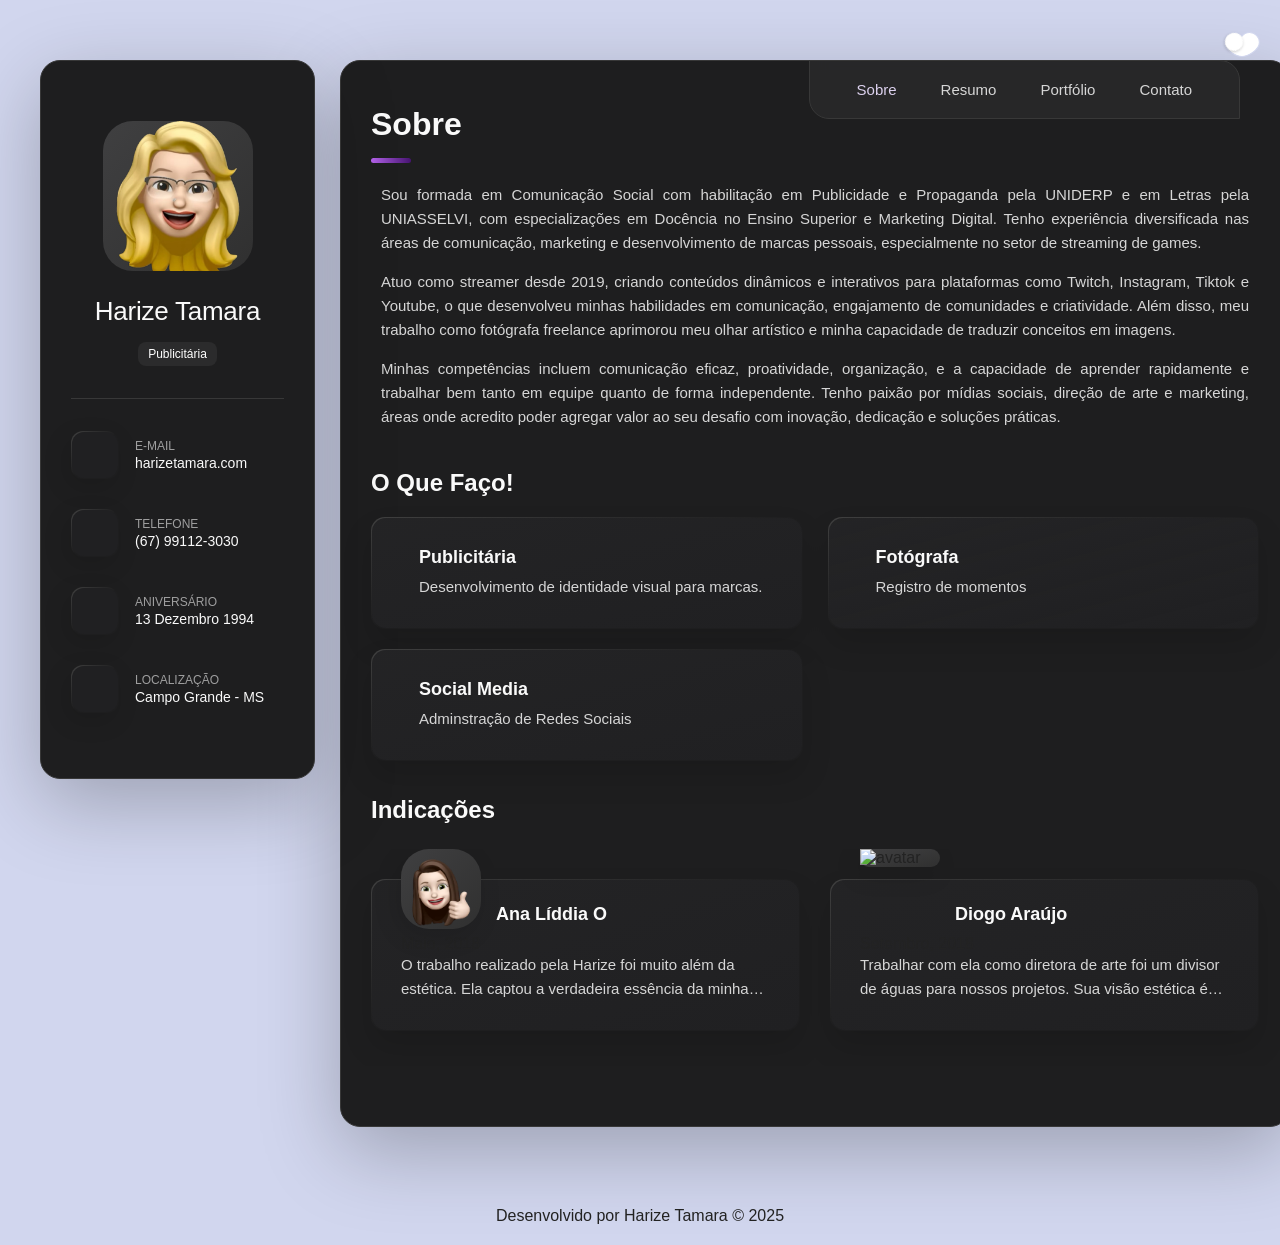
==== commit d226a06a: "atualiza portfólio experiencia" ====
--- a/index.html
+++ b/index.html
@@ -1,742 +1,754 @@
-<!DOCTYPE html>
-<html lang="pt-BR">
-<head>
-  <meta charset="UTF-8">
-  <meta name="viewport" content="width=device-width, initial-scale=1.0">
-  <title>Harize Tamara</title>
-  <link rel="stylesheet" href="style.css">
-  <link rel="shortcut icon" href="assets/img/logo icon.png" type="image/x-icon">
-</head>
-<body>
-    <!-- Modo Claro e escuro -->
-  <label class="heart-switch top-right">
-    <input type="checkbox">
-    <svg viewBox="0 0 33 23" fill="white">
-      <path d="M23.5,0.5 C28.4705627,0.5 32.5,4.52943725 32.5,9.5 C32.5,16.9484448 21.46672,22.5 16.5,22.5 C11.53328,22.5 0.5,16.9484448 0.5,9.5 C0.5,4.52952206 4.52943725,0.5 9.5,0.5 C12.3277083,0.5 14.8508336,1.80407476 16.5007741,3.84362242 C18.1491664,1.80407476 20.6722917,0.5 23.5,0.5 Z"></path>
-    </svg>
-  </label>
-
-  <main>
-    <aside class="sidebar " data-sidebar>
-        <div class="sidebar-info">
-            <figure class="avatar-box">
-                <img src="assets/img/avatar.webp" alt="avatar" width="80">
-            </figure>
-
-            <div class="info-content">
-                <h1 class="name" title="Harize Tamara">Harize Tamara</h1>
-                <p class="title">Publicitária</p>
-            </div>
-
-            <button class="info-more-btn" data-sidebar-btn>
-                <span>Mostrar Contatos</span>
-                <ion-icon name="chevron-down"></ion-icon>
-            </button>
-        </div>
-
-        <div class="sidebar-info-more">
-            <div class="separator"></div>
-
-            <ul class="contacts-list">
-                <li class="contact-item">
-                    <div class="icon-box">
-                        <ion-icon name="mail-outline"></ion-icon>
-                    </div>
-
-                    <div class="contact-info">
-                        <p class="contact-title">E-mail</p>
-
-                        <a href="mailto:harizetamara@gmail.com" class="contact-link">harizetamara.com</a>
-                    </div>
-                </li>
-
-                <li class="contact-item">
-                    <div class="icon-box">
-                        <ion-icon name="logo-whatsapp"></ion-icon>
-                    </div>
-
-                    <div class="contact-info">
-                        <p class="contact-title">Telefone</p>
-
-                        <!-- Verificar como alterar telefone pra link-->
-                        <a href="https://whatsa.me/5567991123030" class="contact-link"> (67) 99112-3030</a>
-                    </div>
-                </li>
-
-                <li class="contact-item">
-                    <div class="icon-box">
-                        <ion-icon name="calendar-outline"></ion-icon>
-                    </div>
-
-                    <div class="contact-info">
-                        <p class="contact-title">Aniversário</p>
-
-                        <time datetime="1982-06-23"> 13 Dezembro 1994</time>
-                    </div>
-                </li>
-
-                <li class="contact-item">
-                    <div class="icon-box">
-                        <ion-icon name="location-outline"></ion-icon>
-                    </div>
-
-                    <div class="contact-info">
-                        <p class="contact-title">Localização</p>
-
-                        <address>Campo Grande - MS</address>
-                    </div>
-                </li>
-            </ul>
-
-            <div class="separator"></div>
-
-            <ul class="social-list">
-                <li class="social-item"><a href="https://www.behance.net/HarizeTamara" class="social-link"><ion-icon name="logo-behance"></ion-icon></a></li>
-                <li class="social-item"><a href="https://www.linkedin.com/in/harizetamara/" target="_blank" class="social-link"><ion-icon name="logo-linkedin"></ion-icon></a></li> 
-                <li class="social-item"><a href="https://github.com/HarizeTamara" target="_blank" class="social-link"><ion-icon name="logo-github"></ion-icon></a></li> 
-                <li class="social-item"><a href="https://www.instagram.com/harizetamara/" target="_blank" class="social-link"><ion-icon name="logo-instagram"></ion-icon></a></li>
-            </ul>
-        </div>
-    </aside>
-
-    <div class="main-content">
-        <nav class="navbar">
-            <ul class="navbar-list">
-                <li class="navbar-item"><button data-page="about" class="navbar-link active" data-nav-link>Sobre</button></li>
-                <li class="navbar-item"><button data-page="resume" class="navbar-link" data-nav-link>Resumo</button></li>
-                <li class="navbar-item"><button class="navbar-link" data-page="portfolio" data-nav-link>Portfolio</button></li> 
-                <li class="navbar-item"><button data-page="contact" class="navbar-link" data-nav-link>Contato</button></li>
-            </ul>
-        </nav>
-
-        <article class="about active" data-page="about">
-            <header>
-                <h2 class="h2 article-title">Sobre</h2>
-            </header>
-
-            <section class="about-text">
-                <p>Sou formada em Comunicação Social com habilitação em Publicidade e Propaganda pela UNIDERP e em Letras pela UNIASSELVI, com especializações em Docência no Ensino Superior e Marketing Digital. Tenho experiência diversificada nas áreas de comunicação, marketing e desenvolvimento de marcas pessoais, especialmente no setor de streaming de games.</p>
-                <p>Atuo como streamer desde 2019, criando conteúdos dinâmicos e interativos para plataformas como Twitch, Instagram, Tiktok e Youtube, o que desenvolveu minhas habilidades em comunicação, engajamento de comunidades e criatividade. Além disso, meu trabalho como fotógrafa freelance aprimorou meu olhar artístico e minha capacidade de traduzir conceitos em imagens. </p>
-                <p>Minhas competências incluem comunicação eficaz, proatividade, organização, e a capacidade de aprender rapidamente e trabalhar bem tanto em equipe quanto de forma independente. Tenho paixão por mídias sociais, direção de arte e marketing, áreas onde acredito poder agregar valor ao seu desafio com inovação, dedicação e soluções práticas.                 </p>
-            </section>
-
-            <section class="service">
-                <h3 class="h3 service-title">O que faço!</h3>
-
-                <ul class="service-list">
-                    <li class="service-item">
-                        <div class="service-icon-box">
-                            <ion-icon name="images-outline" style="font-size: 40px; color: var(--stroke);"></ion-icon>
-                        </div>
-
-                        <div class="service-content-box">
-                            <h4 class="h4 service-item-title">Publicitária</h4>
-                            <p class="service-item-text">Desenvolvimento de identidade visual para marcas.</p>
-                        </div>
-                    </li>
-
-                    <li class="service-item">
-                        <div class="service-icon-box">
-                            <ion-icon name="laptop-outline" style="font-size: 40px; color: var(--stroke);"></ion-icon>
-                        </div>
-
-                        <div class="service-content-box">
-                            <h4 class="h4 service-item-title">Fotógrafa</h4>
-                            <p class="service-item-text">Registro de momentos</p>
-                        </div>
-                    </li>
-
-                    <li class="service-item">
-                        <div class="service-icon-box">
-                            <ion-icon name="images-outline" style="font-size: 40px; color: var(--stroke);"></ion-icon>
-                        </div>
-
-                        <div class="service-content-box">
-                            <h4 class="h4 service-item-title">Social Media</h4>
-                            <p class="service-item-text">Adminstração de Redes Sociais</p>
-                        </div>
-                    </li>
-
-                    <!-- <li class="service-item">
-                        <div class="service-icon-box">
-                            <ion-icon name="camera-outline" style="font-size: 40px; color: var(--stroke);"></ion-icon>
-                        </div>
-
-                        <div class="service-content-box">
-                            <h4 class="h4 service-item-title">Pr</h4>
-                            <p class="service-item-text">I make high-quality photos of any category at a professional level.</p>
-                        </div>
-                    </li> -->
-                </ul>
-            </section>
-
-              <section class="testimonials">
-                <h3 class="h3 testimonials-title">Indicações</h3>
-
-                <ul class="testimonials-list has-scrollbar">
-                    <li class="testimonials-item">
-                        <div class="content-card" data-testimonials-item data-testimonials-date="2018-05">
-                            <figure class="testimonials-avatar-box">
-                                <img src="assets/img/avatar-2.webp" alt="avatar" data-testimonials-avatar width="60">
-                            </figure>
-
-                            <h4 class="h4 testimonials-item-title" data-testimonials-title>Ana Líddia O</h4>
-                            <time data-modal-date datetime="2018-05">Maio, 2018</time>
-
-
-                            <div class="testimonials-text" data-testimonials-text>
-                                <p>O trabalho realizado pela Harize foi muito além da estética. Ela captou a verdadeira essência da minha energia e traduziu em uma identidade visual que conversa profundamente com a minha missão de vida. Dentro da minha numerologia, cada forma, cor e detalhe vibram na frequência certa, alinhando propósito, acolhimento e expansão. Recebi muitos elogios de clientes e parceiros, que sentiram imediatamente a harmonia e a força do novo visual. Estou profundamente grata pela sensibilidade, profissionalismo e olhar atento que ela trouxe para esse projeto tão especial.</p>
-                            </div>
-                        </div>
-                    </li>
-
-                    <!-- <li class="testimonials-item">
-                        <div class="content-card" data-testimonials-item>
-                            <figure class="testimonials-avatar-box">
-                                <img src="https://i.postimg.cc/DwY0yHtx/avatar-2.png" alt="avatar" data-testimonials-avatar width="60">
-                            </figure>
-
-                            <h4 class="h4 testimonials-item-title" data-testimonials-title>Jessica Miller</h4>
-
-                            <div class="testimonials-text" data-testimonials-text>
-                                <p>Working with Richard has been an absolute pleasure. I was impressed with his attention to detail, his web design skills and his professional approach to our timelines and processes.</p>
-                            </div>
-                        </div>
-                    </li> -->
-
-                    <li class="testimonials-item">
-                        <div class="content-card" data-testimonials-item data-testimonials-date="2018-09">
-                            <figure class="testimonials-avatar-box">
-                                <img src="https://i.postimg.cc/zXv1Xv81/avatar-4.png" alt="avatar" data-testimonials-avatar width="60">
-                            </figure>
-
-                            <h4 class="h4 testimonials-item-title" data-testimonials-title>Diogo Araújo</h4>
-                            <time data-modal-date datetime="2018-09">Setembro, 2018</time>
-
-
-                            <div class="testimonials-text" data-testimonials-text>
-                                <p>Trabalhar com ela como diretora de arte foi um divisor de águas para nossos projetos. Sua visão estética é afiada, com entregas consistentes e cheias de propósito. Tem uma sensibilidade criativa rara e entende profundamente o que a marca precisa transmitir. Sempre entrega acima do esperado.</p>
-                            </div>
-                        </div>
-                    </li>
-                </ul>
-            </section> 
-
-            <div class="modal-container " data-modal-container>
-                <div class="overlay " data-overlay></div>
-
-                <section class="testimonials-modal">
-                    <button class="modal-close-btn" data-modal-close-btn><ion-icon name="close-outline"></ion-icon></button>
-
-                    <div class="modal-img-wrapper">
-                        <figure class="modal-avatar-box">
-                            <img src="assets/img/avatar-2.webp" alt="Daniel Lewis" width="80" data-modal-img>
-                        </figure>
-
-                        <img class="aspas" src="https://i.postimg.cc/mZ00RwX7/icon-quote.png" alt="quote icon">
-                    </div>
-
-                    <div class="modal-content">
-                        <h4 class="h3 modal-title" data-modal-title>???</h4>
-
-                        <div class="modal-text" data-modal-text>
-                            <p>O trabalho realizado pela Harize foi muito além da estética. Ela captou a verdadeira essência da minha energia e traduziu em uma identidade visual que conversa profundamente com a minha missão de vida. Dentro da minha numerologia, cada forma, cor e detalhe vibram na frequência certa, alinhando propósito, acolhimento e expansão. Recebi muitos elogios de clientes e parceiros, que sentiram imediatamente a harmonia e a força do novo visual. Estou profundamente grata pela sensibilidade, profissionalismo e olhar atento que ela trouxe para esse projeto tão especial.</p>
-                        </div>
-                    </div> 
-                    
-                </section>
-            </div> 
-
-            <!-- <section class="clients">
-                <h3 class="h3 clients-title">Clients</h3>
-
-                <ul class="clients-list has-scrollbar">
-                    <li class="clients-item">
-                        <a href="#"><img src="https://i.postimg.cc/YqfKyG66/logo-1-color.png" alt="logo"></a>
-                    </li>
-
-                    <li class="clients-item">
-                        <a href="#"><img src="https://i.postimg.cc/fWm6JtgG/logo-2-color.png" alt="logo"></a>
-                    </li>
-
-                    <li class="clients-item">
-                        <a href="#"><img src="https://i.postimg.cc/Bb07xpwd/logo-3-color.png" alt="logo"></a>
-                    </li>
-
-                    <li class="clients-item">
-                        <a href="#"><img src="https://i.postimg.cc/hv1yMmkh/logo-4-color.png" alt="logo"></a>
-                    </li>
-
-                    <li class="clients-item">
-                        <a href="#"><img src="https://i.postimg.cc/ry1P86Dc/logo-5-color.png" alt="logo"></a>
-                    </li>
-
-                    <li class="clients-item">
-                        <a href="#"><img src="https://i.postimg.cc/SsWDN8NV/logo-6-color.png" alt="logo"></a>
-                    </li>
-                </ul>
-            </section> -->
-
-        </article>
-        
-        <article class="resume " data-page="resume">
-            <header>
-                <h2 class="h2 article-title">Resumo</h2>
-            </header>
-
-            <section class="timeline">
-                <div class="title-wrapper">
-                    <div class="icon-box"><ion-icon name="book-outline"></ion-icon></div>
-
-                    <h3 class="h3">Escolaridade</h3>
-                </div>
-
-                <ol class="timeline-list">
-                    <li class="timeline-item">
-                        <h4 class="h4 timeline-item-title">Graduação: Publicidade e Propaganda</h4>
-                        <span>2012 - 2015</span>
-                        <p class="timeline-text">Lá, aprendi uma variedade de temas fundamentais para entender tanto os aspectos teóricos quanto práticos da comunicação e do mercado publicitário. Isso inclui fundamentos da publicidade, estratégias de marketing, comportamento do consumidor, redação publicitária, branding, planejamento de campanhas, criação visual, mídias tradicionais e digitais, além de desenvolver habilidades interpessoais como trabalho em equipe, pensamento criativo e comunicação eficaz.</p>
-                    </li>
-
-                    <li class="timeline-item">
-                        <h4 class="h4 timeline-item-title">Graduação: Letras - Português</h4>
-                        <span>2019 - 2020</span>
-                        <p class="timeline-text">Aprofundei meus conhecimentos sobre a língua, desenvolvi habilidades em leitura crítica, análise textual e produção escrita, e compreendi a importância da linguagem na construção da comunicação e da cultura. Também aprendi a aplicar esse saber de forma prática, ampliando minhas possibilidades profissionais em um mercado cada vez mais exigente.</p>
-                    </li>
-
-                    <li class="timeline-item">
-                        <h4 class="h4 timeline-item-title">Pós-graduação: Marketing Digital</h4>
-                        <span>2021</span>
-                        <p class="timeline-text">Na pós-graduação em Marketing Digital, aprendi disciplinas fundamentais que abrangem os pilares do marketing na era digital. Durante o curso, escolhi minha especialização em estratégias digitais, envolvendo marketing de conteúdo, mídias sociais, SEO, métricas de performance, funil de vendas e automação de campanhas.</p>
-                    </li>
-                    <li class="timeline-item">
-                        <h4 class="h4 timeline-item-title">Pós-graduação: Docência em Ensino Superior</h4>
-                        <span>2021</span>
-                        <p class="timeline-text">Estudei disciplinas fundamentais voltadas para a prática e a teoria da educação. Na instituição, escolhi minha especialização em metodologias de ensino, o que envolveu planejamento pedagógico, estratégias de avaliação, uso de tecnologias educacionais e desenvolvimento de práticas didáticas voltadas ao ambiente universitário.</p>
-                    </li>
-                    <li class="timeline-item">
-                        <h4 class="h4 timeline-item-title">Curso: Java COMPLETO Programação Orientada a Objetos + Projetos</h4>
-                        <span>2026</span>
-                        <p class="timeline-text">Estudei disciplinas fundamentais voltadas para a engenharia de sistemas modernos. Na plataforma, dediquei-me ao domínio completo da linguagem Java, englobando desde a lógica avançada e estruturas de dados até o desenvolvimento de aplicações completas, manipulação de arquivos, integração com APIs e testes automatizados para garantir a qualidade do código.</p>
-                    </li>
-                    <li class="timeline-item">
-                        <h4 class="h4 timeline-item-title">Curso: Formação Front-end - HTML,CSS,JAVAScript, React e TypeScript</h4>
-                        <span>2026</span>
-                        <p class="timeline-text">Estudei disciplinas fundamentais voltadas para a prática e a teoria do desenvolvimento web moderno. Na instituição, escolhi minha especialização em engenharia front-end, o que envolveu semântica estrutural, estilização avançada, lógica com JavaScript e a construção de interfaces reativas e modulares utilizando o ecossistema do React.</p>
-                    </li>
-                </ol>
-            </section>
-
-            <section class="timeline">
-                <div class="title-wrapper">
-                  <div class="icon-box"><ion-icon name="book-outline"></ion-icon></div>
-                  <h3 class="h3">Experiência</h3>
-                </div>
-              
-                <ol class="timeline-list">
-                  <li class="timeline-item">
-                    <h4 class="h4 timeline-item-title">Criadora de Conteúdo / Streamer</h4>
-                    <span>2019 - Atualmente</span>
-                    <p class="timeline-text">
-                      Criação de conteúdos dinâmicos e interativos para plataformas como Twitch, Trovo Live e YouTube. Desenvolvimento de estratégias de engajamento, construção de comunidade e fortalecimento de marcas pessoais no setor de games e entretenimento.
-                    </p>
-                  </li>
-              
-                  <li class="timeline-item">
-                    <h4 class="h4 timeline-item-title">Fotógrafa Freelancer</h4>
-                    <span>2017 - 2019</span>
-                    <p class="timeline-text">
-                      Atuação na produção de ensaios fotográficos, edição de imagens e direção criativa. Desenvolvimento de projetos autorais e comerciais com foco em identidade visual e expressão artística.
-                    </p>
-                  </li>
-              
-                  <li class="timeline-item">
-                    <h4 class="h4 timeline-item-title">Agente de Atendimento – BT Call Center</h4>
-                    <span>2016</span>
-                    <p class="timeline-text">
-                      Atendimento ao cliente no setor de soluções de contas fixo/Velox. Resolução de demandas técnicas e administrativas, com foco em agilidade, empatia e qualidade no serviço prestado.
-                    </p>
-                  </li>
-              
-                  <li class="timeline-item">
-                    <h4 class="h4 timeline-item-title">Staff – Unideias (9º FURACOM)</h4>
-                    <span>2014</span>
-                    <p class="timeline-text">
-                      Apoio na organização e execução de evento acadêmico, atuando na coordenação de atividades e recepção. Desenvolvimento de habilidades de logística, comunicação e trabalho em equipe.
-                    </p>
-                  </li>
-
-                  <li class="timeline-item">
-                    <h4 class="h4 timeline-item-title">Assistente  de Marketing – Gazzoni Distribuidora de Peças</h4>
-                    <span>2026</span>
-                    <p class="timeline-text">
-                      Atualizar fotos no sistema, encartes internos e externos, sendo tecnicos ou profissionais. Desenvolvimento de Campanhas Internas e Externas, além de criação de artes para redes sociais, como Instagram e Facebook.
-                    </p>
-                  </li>
-                </ol>
-              </section>
-            
-            <section class="skill">
-                <h3 class="h3 skills-title">Qualificações</h3>
-
-                <ul class="skills-list content-card">
-
-                    <li class="skills-item">
-                        <div class="title-wrapper">
-                            <h5 class="h5">Plataforma Adobe</h5>
-                            <data value="75">80%</data>
-                        </div>
-
-                        <div class="skills-progress-bg">
-                            <div class="skills-progress-fill" style="width: 80%;"></div>
-                        </div>
-                    </li>
-
-                    <li class="skills-item">
-                        <div class="title-wrapper">
-                            <h5 class="h5">Canva</h5>
-                            <data value="75">90%</data>
-                        </div>
-
-                        <div class="skills-progress-bg">
-                            <div class="skills-progress-fill" style="width: 90%;"></div>
-                        </div>
-                    </li>
-
-                    <li class="skills-item">
-                        <div class="title-wrapper">
-                            <h5 class="h5">Fotógrafa</h5>
-                            <data value="90">90%</data>
-                        </div>
-
-                        <div class="skills-progress-bg">
-                            <div class="skills-progress-fill" style="width: 90%;"></div>
-                        </div>
-                    </li>
-
-                    <li class="skills-item">
-                        <div class="title-wrapper">
-                            <h5 class="h5">JavaScript</h5>
-                            <data value="10">10%</data>
-                        </div>
-
-                        <div class="skills-progress-bg">
-                            <div class="skills-progress-fill" style="width: 10%;"></div>
-                        </div>
-                    </li>
-                    
-                    <li class="skills-item">
-                        <div class="title-wrapper">
-                            <h5 class="h5">CSS</h5>
-                            <data value="10">10%</data>
-                        </div>
-
-                        <div class="skills-progress-bg">
-                            <div class="skills-progress-fill" style="width: 10%;"></div>
-                        </div>
-                    </li>
-
-                    <li class="skills-item">
-                        <div class="title-wrapper">
-                            <h5 class="h5">HTML</h5>
-                            <data value="50">30%</data>
-                        </div>
-
-                        <div class="skills-progress-bg">
-                            <div class="skills-progress-fill" style="width: 30%;"></div>
-                        </div>
-                    </li>
-
-                    <li class="skills-item">
-                        <div class="title-wrapper">
-                            <h5 class="h5">C#</h5>
-                            <data value="50">10%</data>
-                        </div>
-
-                        <div class="skills-progress-bg">
-                            <div class="skills-progress-fill" style="width: 10%;"></div>
-                        </div>
-                    </li>
-                </ul>
-            </section>
-        </article>
-
-        <article class="portfolio " data-page="portfolio">
-            <header>
-                <h2 class="h2 article-title">Portfolio</h2>
-            </header>
-
-            <section class="projects">
-                <ul class="filter-list">
-                    <li class="filter-item"><button class="active" data-filter-btn data-category="all">Tudo</button></li>
-                    <li class="filter-item"><button data-filter-btn data-category="web-design">Web Design</button></li>
-                    <li class="filter-item"><button data-filter-btn data-category="criadora-de-conteudo">Criadora de Conteúdo</button></li>
-                    <li class="filter-item"><button data-filter-btn data-category="fotógrafa">Fotógrafa</button></li>
-                    <li class="filter-item"><button data-filter-btn data-category="diretora-de-arte">Diretora de Arte</button></li>
-                </ul>
-
-                <div class="filter-select-box">
-                    <button class="filter-select " data-select>
-                        <div class="select-value" data-select-value>Selecione uma categoria</div>
-
-                        <div class="select-icon">
-                            <ion-icon name="chevron-down"></ion-icon>
-                        </div>
-                    </button>
-
-                    <ul class="select-list">
-                        <li class="select-item"><button data-select-item>Tudo</button></li>
-                        <li class="select-item"><button data-select-item>Web Design</button></li>
-                        <li class="select-item"><button data-select-item>Criadora de Conteúdo</button></li>
-                        <li class="select-item"><button data-select-item>Fotógrafa</button></li>
-                        <li class="select-item"><button data-select-item>Diretora de arte</button></li>
-                    </ul>
-                </div>
-
-                <ul class="project-list">
-                    <!-- Web Desing -->
-                    <li class="project-item active" data-filter-item data-category="web-design">
-                        <a href="https://harizetamara.github.io/Nightmare-company/saloon.html" target="_blank">
-                            <figure class="project-img">
-                                <div class="project-item-icon-box">
-                                    <ion-icon name="eye-outline"></ion-icon>
-                                </div>
-                                <img src="assets/img/thumb-14.png" alt="Midias Sociais" loading="lazy">
-                            </figure>
-                            <h3 class="project-title">Midias Sociais</h3>
-                            <p class="project-category">Web Design</p>
-                        </a>
-                    </li>
-                    <!-- Criadora de Conteúdo -->
-                    <li class="project-item active" data-filter-item data-category="criadora-de-conteudo">
-                        <a href="https://www.behance.net/gallery/99080199/Overlay-Twitch-Harize-Tamara-Gameplay" target="_blank">
-                            <figure class="project-img">
-                                <div class="project-item-icon-box">
-                                    <ion-icon name="eye-outline"></ion-icon>
-                                </div>
-                                <img src="assets/img/thumb-15.png" alt="harize tamara gameplay" loading="lazy">
-                            </figure>
-                            <h3 class="project-title">Harize Tamara Gameplay</h3>
-                            <p class="project-category">Criadora de Conteúdo</p>
-                        </a>
-                    </li>
-                    <!-- Fotógrafa -->
-                    <li class="project-item active" data-filter-item data-category="fotógrafa">
-                        <a href="https://br.pinterest.com/eusouivypoison/fotogr%C3%A1fias/" target="_blank">
-                            <figure class="project-img">
-                                <div class="project-item-icon-box">
-                                    <ion-icon name="eye-outline"></ion-icon>
-                                </div>
-                                <img src="assets/img/thumb-16.png" alt="retratos" loading="lazy">
-                            </figure>
-                            <h3 class="project-title">Retratos</h3>
-                            <p class="project-category">Fotógrafa</p>
-                        </a>
-                    </li>
-                    <!-- Diretora de Arte -->
-                    <li class="project-item active" data-filter-item data-category="diretora-de-arte">
-                        <a href="https://www.behance.net/gallery/70616243/Social-Media-01" target="_blank">
-                            <figure class="project-img">
-                                <div class="project-item-icon-box">
-                                    <ion-icon name="eye-outline"></ion-icon>
-                                </div>
-                                <img src="assets/img/thumb-6.png" alt="loja htdesign" loading="lazy">
-                            </figure>
-                            <h3 class="project-title">Loja HTDesign</h3>
-                            <p class="project-category">Diretora de Arte</p>
-                        </a>
-                    <li class="project-item active" data-filter-item data-category="diretora-de-arte">
-                        <a href="https://www.behance.net/gallery/98271967/Raphael-Pereira-Logo" target="_blank">
-                            <figure class="project-img">
-                                <div class="project-item-icon-box">
-                                    <ion-icon name="eye-outline"></ion-icon>
-                                </div>
-                                <img src="assets/img/thumb-1.png" alt="raphael pereira" loading="lazy">
-                            </figure>
-                            <h3 class="project-title">Raphael Pereira</h3>
-                            <p class="project-category">Diretora de Arte</p>
-                        </a>
-                    </li>
-                    <li class="project-item active" data-filter-item data-category="diretora-de-arte">
-                        <a href="https://www.behance.net/gallery/120773983/VinaoTV-Streamer" target="_blank">
-                            <figure class="project-img">
-                                <div class="project-item-icon-box">
-                                    <ion-icon name="eye-outline"></ion-icon>
-                                </div>
-                                <img src="assets/img/thumb-2.png" alt="vinao tv" loading="lazy">
-                            </figure>
-                            <h3 class="project-title">Vinao TV</h3>
-                            <p class="project-category">Diretora de Arte</p>
-                        </a>
-                    </li>
-                    <li class="project-item active" data-filter-item data-category="diretora-de-arte">
-                        <a href="https://www.behance.net/gallery/111955371/Azombra-Games" target="_blank">
-                            <figure class="project-img">
-                                <div class="project-item-icon-box">
-                                    <ion-icon name="eye-outline"></ion-icon>
-                                </div>
-                                <img src="assets/img/thumb-3.png" alt="azombra" loading="lazy">
-                            </figure>
-                            <h3 class="project-title">Azombra</h3>
-                            <p class="project-category">Diretora de Arte</p>
-                        </a>
-                    </li>
-                    <li class="project-item active" data-filter-item data-category="diretora-de-arte">
-                        <a href="https://www.behance.net/gallery/105385019/O-Carioca-Gamer" target="_blank">
-                            <figure class="project-img">
-                                <div class="project-item-icon-box">
-                                    <ion-icon name="eye-outline"></ion-icon>
-                                </div>
-                                <img src="assets/img/thumb-4.png" alt="carioca gamer" loading="lazy">
-                            </figure>
-                            <h3 class="project-title">Carioca Gamer</h3>
-                            <p class="project-category">Diretora de Arte</p>
-                        </a>
-                    </li>
-                    <li class="project-item active" data-filter-item data-category="diretora-de-arte">
-                        <a href="https://www.behance.net/gallery/15906155/Verinne-Tropical" target="_blank">
-                            <figure class="project-img">
-                                <div class="project-item-icon-box">
-                                    <ion-icon name="eye-outline"></ion-icon>
-                                </div>
-                                <img src="assets/img/thumb-5.png" alt="verrine tropical" loading="lazy">
-                            </figure>
-                            <h3 class="project-title">Verinne Tropical</h3>
-                            <p class="project-category">Diretora de Arte</p>
-                        </a>
-                    </li>
-                    <li class="project-item active" data-filter-item data-category="diretora-de-arte">
-                        <a href="https://www.behance.net/gallery/24683389/Passa-Tempo" target="_blank">
-                            <figure class="project-img">
-                                <div class="project-item-icon-box">
-                                    <ion-icon name="eye-outline"></ion-icon>
-                                </div>
-                                <img src="assets/img/thumb-7.png" alt="passa tempo" loading="lazy">
-                            </figure>
-                            <h3 class="project-title">Passa Tempo</h3>
-                            <p class="project-category">Diretora de Arte</p>
-                        </a>
-                    </li>
-                    <li class="project-item active" data-filter-item data-category="diretora-de-arte">
-                        <a href="https://www.behance.net/gallery/76889493/Social-Media-2018-I" target="_blank">
-                            <figure class="project-img">
-                                <div class="project-item-icon-box">
-                                    <ion-icon name="eye-outline"></ion-icon>
-                                </div>
-                                <img src="assets/img/thumb-8.png" alt="midias sociais ii" loading="lazy">
-                            </figure>
-                            <h3 class="project-title">Midias Sociais I</h3>
-                            <p class="project-category">Diretora de Arte</p>
-                        </a>
-                    </li>
-                    <li class="project-item active" data-filter-item data-category="diretora-de-arte">
-                        <a href="https://www.behance.net/gallery/76889551/Social-Media-2018-II" target="_blank">
-                            <figure class="project-img">
-                                <div class="project-item-icon-box">
-                                    <ion-icon name="eye-outline"></ion-icon>
-                                </div>
-                                <img src="assets/img/thumb-9.png" alt="midias sociais ii" loading="lazy">
-                            </figure>
-                            <h3 class="project-title">Midias Sociais II</h3>
-                            <p class="project-category">Diretora de Arte</p>
-                        </a>
-                    </li>
-                    <li class="project-item active" data-filter-item data-category="diretora-de-arte">
-                        <a href="https://www.behance.net/gallery/92489329/Social-Media-Sushi-dos-Chefes" target="_blank">
-                            <figure class="project-img">
-                                <div class="project-item-icon-box">
-                                    <ion-icon name="eye-outline"></ion-icon>
-                                </div>
-                                <img src="assets/img/thumb-10.png" alt="sushi dos chefs" loading="lazy">
-                            </figure>
-                            <h3 class="project-title">Sushi do Chefs</h3>
-                            <p class="project-category">Diretora de Arte</p>
-                        </a>
-                    </li>
-                    <li class="project-item active" data-filter-item data-category="diretora-de-arte">
-                        <a href="https://www.behance.net/gallery/92490313/Social-Media-Saborella-Pizzas" target="_blank">
-                            <figure class="project-img">
-                                <div class="project-item-icon-box">
-                                    <ion-icon name="eye-outline"></ion-icon>
-                                </div>
-                                <img src="assets/img/thumb-11.png" alt="saborella" loading="lazy">
-                            </figure>
-                            <h3 class="project-title">Saborella</h3>
-                            <p class="project-category">Diretora de Arte</p>
-                        </a>
-                    </li>
-                    <li class="project-item active" data-filter-item data-category="diretora-de-arte">
-                        <a href="https://www.behance.net/gallery/70157085/Social-Media-Coach-2018" target="_blank">
-                            <figure class="project-img">
-                                <div class="project-item-icon-box">
-                                    <ion-icon name="eye-outline"></ion-icon>
-                                </div>
-                                <img src="assets/img/thumb-13.png" alt="ana líddia o" loading="lazy">
-                            </figure>
-                            <h3 class="project-title">Ana Líddia O</h3>
-                            <p class="project-category">Diretora de Arte</p>
-                        </a>
-                    </li>
-                    <li class="project-item active" data-filter-item data-category="diretora-de-arte">
-                        <a href="https://www.behance.net/gallery/92490711/Social-Media-MicroArt" target="_blank">
-                            <figure class="project-img">
-                                <div class="project-item-icon-box">
-                                    <ion-icon name="eye-outline"></ion-icon>
-                                </div>
-                                <img src="assets/img/thumb-12.png" alt="microart" loading="lazy">
-                            </figure>
-                            <h3 class="project-title">Micro Art</h3>
-                            <p class="project-category">Diretora de Arte</p>
-                        </a>
-                    </li>
-                </ul>
-            </section>
-        </article>
-
-        <article class="contact " data-page="contact">
-            <header>
-                <h2 class="h2 article-title">Contato</h2>
-            </header>
-
-            <section class="mapbox" data-mapbox>
-                <figure>
-                    <iframe src="https://www.google.com/maps/embed?pb=!1m18!1m12!1m3!1d143119.62972171546!2d-54.79142610264807!3d-20.4808694503848!2m3!1f0!2f0!3f0!3m2!1i1024!2i768!4f13.1!3m3!1m2!1s0x9486e6726b2b9f27%3A0xf5a8469ebc84d2c1!2sCampo%20Grande%2C%20State%20of%20Mato%20Grosso%20do%20Sul%2C%20Brazil!5e1!3m2!1sen!2sbd!4v1745273774500!5m2!1sen!2sbd" 
-                    width="400" height="300" style="border:0;" allowfullscreen="" loading="lazy" referrerpolicy="no-referrer-when-downgrade"></iframe>
-                </figure>
-            </section>
-
-             <section class="contact-form">
-                <h3 class="h3 form-title">Formulário de Contato</h3>
-
-                <form action="https://formspree.io/f/xgvkeopq" method="POST" class="form" data-form>
-                    <div class="input-wrapper">
-                        <input type="text" name="fullname" class="form-input" placeholder="Nome Completo" required data-form-input>
-                        <input type="email" name="email" class="form-input" placeholder="Endereço de E-mail" required data-form-input>
-                    </div>
-                
-                    <textarea name="message" class="form-input" placeholder="Sua Mensagem" required data-form-input></textarea>
-                
-                    <button class="form-btn" type="submit">
-                        <ion-icon name="paper-plane"></ion-icon>
-                        <span>Enviar Mensagem</span>
-                    </button>
-                </form>
-            </section> 
-        </article>
-    </div>
-</main>
-
-<script src="main.js"></script>
-
-  <footer class="footer-text">
-	<!-- Alterar o link direto pro home para contato -->
-	<a href="https://harizetamara.com" target="_blank" style="text-decoration: none; color: inherit;"> 
-		Desenvolvido por Harize Tamara &copy; 2025
-	  </a>
-  </footer>
-
-  <script type="module" src="https://unpkg.com/ionicons@7.1.0/dist/ionicons/ionicons.esm.js"></script>
-  <script nomodule src="https://unpkg.com/ionicons@7.1.0/dist/ionicons/ionicons.js"></script>
-  <script src="toggle-theme.js"></script>
-</body>
-</html>
+<!DOCTYPE html>
+<html lang="pt-BR">
+<head>
+  <meta charset="UTF-8">
+  <meta name="viewport" content="width=device-width, initial-scale=1.0">
+  <title>Harize Tamara</title>
+  <link rel="stylesheet" href="style.css">
+  <link rel="shortcut icon" href="assets/img/logo icon.png" type="image/x-icon">
+</head>
+<body>
+    <!-- Modo Claro e escuro -->
+  <label class="heart-switch top-right">
+    <input type="checkbox">
+    <svg viewBox="0 0 33 23" fill="white">
+      <path d="M23.5,0.5 C28.4705627,0.5 32.5,4.52943725 32.5,9.5 C32.5,16.9484448 21.46672,22.5 16.5,22.5 C11.53328,22.5 0.5,16.9484448 0.5,9.5 C0.5,4.52952206 4.52943725,0.5 9.5,0.5 C12.3277083,0.5 14.8508336,1.80407476 16.5007741,3.84362242 C18.1491664,1.80407476 20.6722917,0.5 23.5,0.5 Z"></path>
+    </svg>
+  </label>
+
+  <main>
+    <aside class="sidebar " data-sidebar>
+        <div class="sidebar-info">
+            <figure class="avatar-box">
+                <img src="assets/img/avatar.webp" alt="avatar" width="80">
+            </figure>
+
+            <div class="info-content">
+                <h1 class="name" title="Harize Tamara">Harize Tamara</h1>
+                <p class="title">Publicitária</p>
+            </div>
+
+            <button class="info-more-btn" data-sidebar-btn>
+                <span>Mostrar Contatos</span>
+                <ion-icon name="chevron-down"></ion-icon>
+            </button>
+        </div>
+
+        <div class="sidebar-info-more">
+            <div class="separator"></div>
+
+            <ul class="contacts-list">
+                <li class="contact-item">
+                    <div class="icon-box">
+                        <ion-icon name="mail-outline"></ion-icon>
+                    </div>
+
+                    <div class="contact-info">
+                        <p class="contact-title">E-mail</p>
+
+                        <a href="mailto:harizetamara@gmail.com" class="contact-link">harizetamara.com</a>
+                    </div>
+                </li>
+
+                <li class="contact-item">
+                    <div class="icon-box">
+                        <ion-icon name="logo-whatsapp"></ion-icon>
+                    </div>
+
+                    <div class="contact-info">
+                        <p class="contact-title">Telefone</p>
+
+                        <!-- Verificar como alterar telefone pra link-->
+                        <a href="https://whatsa.me/5567991123030" class="contact-link"> (67) 99112-3030</a>
+                    </div>
+                </li>
+
+                <li class="contact-item">
+                    <div class="icon-box">
+                        <ion-icon name="calendar-outline"></ion-icon>
+                    </div>
+
+                    <div class="contact-info">
+                        <p class="contact-title">Aniversário</p>
+
+                        <time datetime="1982-06-23"> 13 Dezembro 1994</time>
+                    </div>
+                </li>
+
+                <li class="contact-item">
+                    <div class="icon-box">
+                        <ion-icon name="location-outline"></ion-icon>
+                    </div>
+
+                    <div class="contact-info">
+                        <p class="contact-title">Localização</p>
+
+                        <address>Campo Grande - MS</address>
+                    </div>
+                </li>
+            </ul>
+
+            <div class="separator"></div>
+
+            <ul class="social-list">
+                <li class="social-item"><a href="https://www.behance.net/HarizeTamara" class="social-link"><ion-icon name="logo-behance"></ion-icon></a></li>
+                <li class="social-item"><a href="https://www.linkedin.com/in/harizetamara/" target="_blank" class="social-link"><ion-icon name="logo-linkedin"></ion-icon></a></li> 
+                <li class="social-item"><a href="https://github.com/HarizeTamara" target="_blank" class="social-link"><ion-icon name="logo-github"></ion-icon></a></li> 
+                <li class="social-item"><a href="https://www.instagram.com/harizetamara/" target="_blank" class="social-link"><ion-icon name="logo-instagram"></ion-icon></a></li>
+            </ul>
+        </div>
+    </aside>
+
+    <div class="main-content">
+        <nav class="navbar">
+            <ul class="navbar-list">
+                <li class="navbar-item"><button data-page="about" class="navbar-link active" data-nav-link>Sobre</button></li>
+                <li class="navbar-item"><button data-page="resume" class="navbar-link" data-nav-link>Resumo</button></li>
+                <li class="navbar-item"><button class="navbar-link" data-page="portfolio" data-nav-link>Portfólio</button></li> 
+                <li class="navbar-item"><button data-page="contact" class="navbar-link" data-nav-link>Contato</button></li>
+            </ul>
+        </nav>
+
+        <article class="about active" data-page="about">
+            <header>
+                <h2 class="h2 article-title">Sobre</h2>
+            </header>
+
+            <section class="about-text">
+                <p>Sou formada em Comunicação Social com habilitação em Publicidade e Propaganda pela UNIDERP e em Letras pela UNIASSELVI, com especializações em Docência no Ensino Superior e Marketing Digital. Tenho experiência diversificada nas áreas de comunicação, marketing e desenvolvimento de marcas pessoais, especialmente no setor de streaming de games.</p>
+                <p>Atuo como streamer desde 2019, criando conteúdos dinâmicos e interativos para plataformas como Twitch, Instagram, Tiktok e Youtube, o que desenvolveu minhas habilidades em comunicação, engajamento de comunidades e criatividade. Além disso, meu trabalho como fotógrafa freelance aprimorou meu olhar artístico e minha capacidade de traduzir conceitos em imagens. </p>
+                <p>Minhas competências incluem comunicação eficaz, proatividade, organização, e a capacidade de aprender rapidamente e trabalhar bem tanto em equipe quanto de forma independente. Tenho paixão por mídias sociais, direção de arte e marketing, áreas onde acredito poder agregar valor ao seu desafio com inovação, dedicação e soluções práticas.                 </p>
+            </section>
+
+            <section class="service">
+                <h3 class="h3 service-title">O que faço!</h3>
+
+                <ul class="service-list">
+                    <li class="service-item">
+                        <div class="service-icon-box">
+                            <ion-icon name="images-outline" style="font-size: 40px; color: var(--stroke);"></ion-icon>
+                        </div>
+
+                        <div class="service-content-box">
+                            <h4 class="h4 service-item-title">Publicitária</h4>
+                            <p class="service-item-text">Desenvolvimento de identidade visual para marcas.</p>
+                        </div>
+                    </li>
+
+                    <li class="service-item">
+                        <div class="service-icon-box">
+                            <ion-icon name="laptop-outline" style="font-size: 40px; color: var(--stroke);"></ion-icon>
+                        </div>
+
+                        <div class="service-content-box">
+                            <h4 class="h4 service-item-title">Fotógrafa</h4>
+                            <p class="service-item-text">Registro de momentos</p>
+                        </div>
+                    </li>
+
+                    <li class="service-item">
+                        <div class="service-icon-box">
+                            <ion-icon name="images-outline" style="font-size: 40px; color: var(--stroke);"></ion-icon>
+                        </div>
+
+                        <div class="service-content-box">
+                            <h4 class="h4 service-item-title">Social Media</h4>
+                            <p class="service-item-text">Adminstração de Redes Sociais</p>
+                        </div>
+                    </li>
+
+                    <!-- <li class="service-item">
+                        <div class="service-icon-box">
+                            <ion-icon name="camera-outline" style="font-size: 40px; color: var(--stroke);"></ion-icon>
+                        </div>
+
+                        <div class="service-content-box">
+                            <h4 class="h4 service-item-title">Pr</h4>
+                            <p class="service-item-text">I make high-quality photos of any category at a professional level.</p>
+                        </div>
+                    </li> -->
+                </ul>
+            </section>
+
+              <section class="testimonials">
+                <h3 class="h3 testimonials-title">Indicações</h3>
+
+                <ul class="testimonials-list has-scrollbar">
+                    <li class="testimonials-item">
+                        <div class="content-card" data-testimonials-item data-testimonials-date="2018-05">
+                            <figure class="testimonials-avatar-box">
+                                <img src="assets/img/avatar-2.webp" alt="avatar" data-testimonials-avatar width="60">
+                            </figure>
+
+                            <h4 class="h4 testimonials-item-title" data-testimonials-title>Ana Líddia O</h4>
+                            <time data-modal-date datetime="2018-05">Maio, 2018</time>
+
+
+                            <div class="testimonials-text" data-testimonials-text>
+                                <p>O trabalho realizado pela Harize foi muito além da estética. Ela captou a verdadeira essência da minha energia e traduziu em uma identidade visual que conversa profundamente com a minha missão de vida. Dentro da minha numerologia, cada forma, cor e detalhe vibram na frequência certa, alinhando propósito, acolhimento e expansão. Recebi muitos elogios de clientes e parceiros, que sentiram imediatamente a harmonia e a força do novo visual. Estou profundamente grata pela sensibilidade, profissionalismo e olhar atento que ela trouxe para esse projeto tão especial.</p>
+                            </div>
+                        </div>
+                    </li>
+
+                    <!-- <li class="testimonials-item">
+                        <div class="content-card" data-testimonials-item>
+                            <figure class="testimonials-avatar-box">
+                                <img src="https://i.postimg.cc/DwY0yHtx/avatar-2.png" alt="avatar" data-testimonials-avatar width="60">
+                            </figure>
+
+                            <h4 class="h4 testimonials-item-title" data-testimonials-title>Jessica Miller</h4>
+
+                            <div class="testimonials-text" data-testimonials-text>
+                                <p>Working with Richard has been an absolute pleasure. I was impressed with his attention to detail, his web design skills and his professional approach to our timelines and processes.</p>
+                            </div>
+                        </div>
+                    </li> -->
+
+                    <li class="testimonials-item">
+                        <div class="content-card" data-testimonials-item data-testimonials-date="2018-09">
+                            <figure class="testimonials-avatar-box">
+                                <img src="https://i.postimg.cc/zXv1Xv81/avatar-4.png" alt="avatar" data-testimonials-avatar width="60">
+                            </figure>
+
+                            <h4 class="h4 testimonials-item-title" data-testimonials-title>Diogo Araújo</h4>
+                            <time data-modal-date datetime="2018-09">Setembro, 2018</time>
+
+
+                            <div class="testimonials-text" data-testimonials-text>
+                                <p>Trabalhar com ela como diretora de arte foi um divisor de águas para nossos projetos. Sua visão estética é afiada, com entregas consistentes e cheias de propósito. Tem uma sensibilidade criativa rara e entende profundamente o que a marca precisa transmitir. Sempre entrega acima do esperado.</p>
+                            </div>
+                        </div>
+                    </li>
+                </ul>
+            </section> 
+
+            <div class="modal-container " data-modal-container>
+                <div class="overlay " data-overlay></div>
+
+                <section class="testimonials-modal">
+                    <button class="modal-close-btn" data-modal-close-btn><ion-icon name="close-outline"></ion-icon></button>
+
+                    <div class="modal-img-wrapper">
+                        <figure class="modal-avatar-box">
+                            <img src="assets/img/avatar-2.webp" alt="Daniel Lewis" width="80" data-modal-img>
+                        </figure>
+
+                        <img class="aspas" src="https://i.postimg.cc/mZ00RwX7/icon-quote.png" alt="quote icon">
+                    </div>
+
+                    <div class="modal-content">
+                        <h4 class="h3 modal-title" data-modal-title>???</h4>
+
+                        <div class="modal-text" data-modal-text>
+                            <p>O trabalho realizado pela Harize foi muito além da estética. Ela captou a verdadeira essência da minha energia e traduziu em uma identidade visual que conversa profundamente com a minha missão de vida. Dentro da minha numerologia, cada forma, cor e detalhe vibram na frequência certa, alinhando propósito, acolhimento e expansão. Recebi muitos elogios de clientes e parceiros, que sentiram imediatamente a harmonia e a força do novo visual. Estou profundamente grata pela sensibilidade, profissionalismo e olhar atento que ela trouxe para esse projeto tão especial.</p>
+                        </div>
+                    </div> 
+                    
+                </section>
+            </div> 
+
+            <!-- <section class="clients">
+                <h3 class="h3 clients-title">Clients</h3>
+
+                <ul class="clients-list has-scrollbar">
+                    <li class="clients-item">
+                        <a href="#"><img src="https://i.postimg.cc/YqfKyG66/logo-1-color.png" alt="logo"></a>
+                    </li>
+
+                    <li class="clients-item">
+                        <a href="#"><img src="https://i.postimg.cc/fWm6JtgG/logo-2-color.png" alt="logo"></a>
+                    </li>
+
+                    <li class="clients-item">
+                        <a href="#"><img src="https://i.postimg.cc/Bb07xpwd/logo-3-color.png" alt="logo"></a>
+                    </li>
+
+                    <li class="clients-item">
+                        <a href="#"><img src="https://i.postimg.cc/hv1yMmkh/logo-4-color.png" alt="logo"></a>
+                    </li>
+
+                    <li class="clients-item">
+                        <a href="#"><img src="https://i.postimg.cc/ry1P86Dc/logo-5-color.png" alt="logo"></a>
+                    </li>
+
+                    <li class="clients-item">
+                        <a href="#"><img src="https://i.postimg.cc/SsWDN8NV/logo-6-color.png" alt="logo"></a>
+                    </li>
+                </ul>
+            </section> -->
+
+        </article>
+        
+        <article class="resume " data-page="resume">
+            <header>
+                <h2 class="h2 article-title">Resumo</h2>
+            </header>
+
+            <section class="timeline">
+                <div class="title-wrapper">
+                    <div class="icon-box"><ion-icon name="book-outline"></ion-icon></div>
+
+                    <h3 class="h3">Escolaridade</h3>
+                </div>
+
+                <ol class="timeline-list">
+                    <li class="timeline-item">
+                        <h4 class="h4 timeline-item-title">Graduação: Publicidade e Propaganda</h4>
+                        <span>2012 - 2015</span>
+                        <p class="timeline-text">Lá, aprendi uma variedade de temas fundamentais para entender tanto os aspectos teóricos quanto práticos da comunicação e do mercado publicitário. Isso inclui fundamentos da publicidade, estratégias de marketing, comportamento do consumidor, redação publicitária, branding, planejamento de campanhas, criação visual, mídias tradicionais e digitais, além de desenvolver habilidades interpessoais como trabalho em equipe, pensamento criativo e comunicação eficaz.</p>
+                    </li>
+
+                    <li class="timeline-item">
+                        <h4 class="h4 timeline-item-title">Graduação: Letras - Português</h4>
+                        <span>2019 - 2020</span>
+                        <p class="timeline-text">Aprofundei meus conhecimentos sobre a língua, desenvolvi habilidades em leitura crítica, análise textual e produção escrita, e compreendi a importância da linguagem na construção da comunicação e da cultura. Também aprendi a aplicar esse saber de forma prática, ampliando minhas possibilidades profissionais em um mercado cada vez mais exigente.</p>
+                    </li>
+
+                    <li class="timeline-item">
+                        <h4 class="h4 timeline-item-title">Pós-graduação: Marketing Digital</h4>
+                        <span>2021</span>
+                        <p class="timeline-text">Na pós-graduação em Marketing Digital, aprendi disciplinas fundamentais que abrangem os pilares do marketing na era digital. Durante o curso, escolhi minha especialização em estratégias digitais, envolvendo marketing de conteúdo, mídias sociais, SEO, métricas de performance, funil de vendas e automação de campanhas.</p>
+                    </li>
+                    <li class="timeline-item">
+                        <h4 class="h4 timeline-item-title">Pós-graduação: Docência em Ensino Superior</h4>
+                        <span>2021</span>
+                        <p class="timeline-text">Estudei disciplinas fundamentais voltadas para a prática e a teoria da educação. Na instituição, escolhi minha especialização em metodologias de ensino, o que envolveu planejamento pedagógico, estratégias de avaliação, uso de tecnologias educacionais e desenvolvimento de práticas didáticas voltadas ao ambiente universitário.</p>
+                    </li>
+                    <li class="timeline-item">
+                        <h4 class="h4 timeline-item-title">Curso: Java COMPLETO Programação Orientada a Objetos + Projetos</h4>
+                        <span>2026</span>
+                        <p class="timeline-text">Estudei disciplinas fundamentais voltadas para a engenharia de sistemas modernos. Na plataforma, dediquei-me ao domínio completo da linguagem Java, englobando desde a lógica avançada e estruturas de dados até o desenvolvimento de aplicações completas, manipulação de arquivos, integração com APIs e testes automatizados para garantir a qualidade do código.</p>
+                    </li>
+                    <li class="timeline-item">
+                        <h4 class="h4 timeline-item-title">Curso: Formação Front-end - HTML,CSS,JAVAScript, React e TypeScript</h4>
+                        <span>2026</span>
+                        <p class="timeline-text">Estudei disciplinas fundamentais voltadas para a prática e a teoria do desenvolvimento web moderno. Na instituição, escolhi minha especialização em engenharia front-end, o que envolveu semântica estrutural, estilização avançada, lógica com JavaScript e a construção de interfaces reativas e modulares utilizando o ecossistema do React.</p>
+                    </li>
+                </ol>
+            </section>
+
+            <section class="timeline">
+                <div class="title-wrapper">
+                  <div class="icon-box"><ion-icon name="book-outline"></ion-icon></div>
+                  <h3 class="h3">Experiência</h3>
+                </div>
+              
+                <ol class="timeline-list">
+                  <li class="timeline-item">
+                    <h4 class="h4 timeline-item-title">Criadora de Conteúdo / Streamer</h4>
+                    <span>2019 - Atualmente</span>
+                    <p class="timeline-text">
+                      Criação de conteúdos dinâmicos e interativos para plataformas como Twitch, Trovo Live e YouTube. Desenvolvimento de estratégias de engajamento, construção de comunidade e fortalecimento de marcas pessoais no setor de games e entretenimento.
+                    </p>
+                  </li>
+              
+                  <li class="timeline-item">
+                    <h4 class="h4 timeline-item-title">Fotógrafa Freelancer</h4>
+                    <span>2017 - 2019</span>
+                    <p class="timeline-text">
+                      Atuação na produção de ensaios fotográficos, edição de imagens e direção criativa. Desenvolvimento de projetos autorais e comerciais com foco em identidade visual e expressão artística.
+                    </p>
+                  </li>
+              
+                  <li class="timeline-item">
+                    <h4 class="h4 timeline-item-title">Agente de Atendimento – BT Call Center</h4>
+                    <span>2016</span>
+                    <p class="timeline-text">
+                      Atendimento ao cliente no setor de soluções de contas fixo/Velox. Resolução de demandas técnicas e administrativas, com foco em agilidade, empatia e qualidade no serviço prestado.
+                    </p>
+                  </li>
+              
+                  <li class="timeline-item">
+                    <h4 class="h4 timeline-item-title">Staff – Unideias (9º FURACOM)</h4>
+                    <span>2014</span>
+                    <p class="timeline-text">
+                      Apoio na organização e execução de evento acadêmico, atuando na coordenação de atividades e recepção. Desenvolvimento de habilidades de logística, comunicação e trabalho em equipe.
+                    </p>
+                  </li>
+
+                  <li class="timeline-item">
+                    <h4 class="h4 timeline-item-title">Assistente  de Marketing – Gazzoni Distribuidora de Peças</h4>
+                    <span>2026</span>
+                    <p class="timeline-text">
+                      Atualizar fotos no sistema, encartes internos e externos, sendo tecnicos ou profissionais. Desenvolvimento de Campanhas Internas e Externas, além de criação de artes para redes sociais, como Instagram e Facebook.
+                    </p>
+                  </li>
+                </ol>
+              </section>
+            
+            <section class="skill">
+                <h3 class="h3 skills-title">Qualificações</h3>
+
+                <ul class="skills-list content-card">
+
+                    <li class="skills-item">
+                        <div class="title-wrapper">
+                            <h5 class="h5">Plataforma Adobe</h5>
+                            <data value="75">80%</data>
+                        </div>
+
+                        <div class="skills-progress-bg">
+                            <div class="skills-progress-fill" style="width: 80%;"></div>
+                        </div>
+                    </li>
+
+                    <li class="skills-item">
+                        <div class="title-wrapper">
+                            <h5 class="h5">Canva</h5>
+                            <data value="75">90%</data>
+                        </div>
+
+                        <div class="skills-progress-bg">
+                            <div class="skills-progress-fill" style="width: 90%;"></div>
+                        </div>
+                    </li>
+
+                    <li class="skills-item">
+                        <div class="title-wrapper">
+                            <h5 class="h5">Fotógrafa</h5>
+                            <data value="90">90%</data>
+                        </div>
+
+                        <div class="skills-progress-bg">
+                            <div class="skills-progress-fill" style="width: 90%;"></div>
+                        </div>
+                    </li>
+
+                    <li class="skills-item">
+                        <div class="title-wrapper">
+                            <h5 class="h5">JavaScript</h5>
+                            <data value="10">10%</data>
+                        </div>
+
+                        <div class="skills-progress-bg">
+                            <div class="skills-progress-fill" style="width: 10%;"></div>
+                        </div>
+                    </li>
+                    
+                    <li class="skills-item">
+                        <div class="title-wrapper">
+                            <h5 class="h5">CSS</h5>
+                            <data value="10">10%</data>
+                        </div>
+
+                        <div class="skills-progress-bg">
+                            <div class="skills-progress-fill" style="width: 10%;"></div>
+                        </div>
+                    </li>
+
+                    <li class="skills-item">
+                        <div class="title-wrapper">
+                            <h5 class="h5">HTML</h5>
+                            <data value="50">30%</data>
+                        </div>
+
+                        <div class="skills-progress-bg">
+                            <div class="skills-progress-fill" style="width: 30%;"></div>
+                        </div>
+                    </li>
+
+                    <li class="skills-item">
+                        <div class="title-wrapper">
+                            <h5 class="h5">C#</h5>
+                            <data value="50">10%</data>
+                        </div>
+
+                        <div class="skills-progress-bg">
+                            <div class="skills-progress-fill" style="width: 10%;"></div>
+                        </div>
+                    </li>
+                </ul>
+            </section>
+        </article>
+
+        <article class="portfolio " data-page="portfolio">
+            <header>
+                <h2 class="h2 article-title">Portfólio</h2>
+            </header>
+
+            <section class="projects">
+                <ul class="filter-list">
+                    <li class="filter-item"><button class="active" data-filter-btn data-category="all">Tudo</button></li>
+                    <li class="filter-item"><button data-filter-btn data-category="web-design">Web Design</button></li>
+                    <li class="filter-item"><button data-filter-btn data-category="criadora-de-conteudo">Criadora de Conteúdo</button></li>
+                    <li class="filter-item"><button data-filter-btn data-category="fotógrafa">Fotógrafa</button></li>
+                    <li class="filter-item"><button data-filter-btn data-category="publicitaria">Publicitária</button></li>
+                </ul>
+
+                <div class="filter-select-box">
+                    <button class="filter-select " data-select>
+                        <div class="select-value" data-select-value>Selecione uma categoria</div>
+
+                        <div class="select-icon">
+                            <ion-icon name="chevron-down"></ion-icon>
+                        </div>
+                    </button>
+
+                    <ul class="select-list">
+                        <li class="select-item"><button data-select-item>Tudo</button></li>
+                        <li class="select-item"><button data-select-item>Web Design</button></li>
+                        <li class="select-item"><button data-select-item>Criadora de Conteúdo</button></li>
+                        <li class="select-item"><button data-select-item>Fotógrafa</button></li>
+                        <li class="select-item"><button data-select-item>Publicitária</button></li>
+                    </ul>
+                </div>
+
+                <ul class="project-list">
+                    <!-- Web Desing -->
+                    <li class="project-item active" data-filter-item data-category="web-design">
+                        <a href="gazzoni.html" target="_blank">
+                            <figure class="project-img">
+                                <div class="project-item-icon-box">
+                                    <ion-icon name="eye-outline"></ion-icon>
+                                </div>
+                                <img src="assets/img/thumb-17.png" alt="Gazzoni" loading="lazy">
+                            </figure>
+                            <h3 class="project-title">Gazzoni</h3>
+                            <p class="project-category">Publicitária</p>
+                        </a>
+                    </li>
+                    <li class="project-item active" data-filter-item data-category="web-design">
+                        <a href="https://harizetamara.github.io/Nightmare-company/saloon.html" target="_blank">
+                            <figure class="project-img">
+                                <div class="project-item-icon-box">
+                                    <ion-icon name="eye-outline"></ion-icon>
+                                </div>
+                                <img src="assets/img/thumb-14.png" alt="Midias Sociais" loading="lazy">
+                            </figure>
+                            <h3 class="project-title">Calculadora de Receitas</h3>
+                            <p class="project-category">Web Design</p>
+                        </a>
+                    </li>
+                    <!-- Criadora de Conteúdo -->
+                    <li class="project-item active" data-filter-item data-category="criadora-de-conteudo">
+                        <a href="https://www.behance.net/gallery/99080199/Overlay-Twitch-Harize-Tamara-Gameplay" target="_blank">
+                            <figure class="project-img">
+                                <div class="project-item-icon-box">
+                                    <ion-icon name="eye-outline"></ion-icon>
+                                </div>
+                                <img src="assets/img/thumb-15.png" alt="harize tamara gameplay" loading="lazy">
+                            </figure>
+                            <h3 class="project-title">Harize Tamara Gameplay</h3>
+                            <p class="project-category">Criadora de Conteúdo</p>
+                        </a>
+                    </li>
+                    <!-- Fotógrafa -->
+                    <li class="project-item active" data-filter-item data-category="fotógrafa">
+                        <a href="https://br.pinterest.com/eusouivypoison/fotogr%C3%A1fias/" target="_blank">
+                            <figure class="project-img">
+                                <div class="project-item-icon-box">
+                                    <ion-icon name="eye-outline"></ion-icon>
+                                </div>
+                                <img src="assets/img/thumb-16.png" alt="retratos" loading="lazy">
+                            </figure>
+                            <h3 class="project-title">Retratos</h3>
+                            <p class="project-category">Fotógrafa</p>
+                        </a>
+                    </li>
+                    <!-- Publicitária -->
+                    <li class="project-item active" data-filter-item data-category="publicitaria">
+                        <a href="https://www.behance.net/gallery/70616243/Social-Media-01" target="_blank">
+                            <figure class="project-img">
+                                <div class="project-item-icon-box">
+                                    <ion-icon name="eye-outline"></ion-icon>
+                                </div>
+                                <img src="assets/img/thumb-6.png" alt="loja htdesign" loading="lazy">
+                            </figure>
+                            <h3 class="project-title">Loja HTDesign</h3>
+                            <p class="project-category">Publicitária</p>
+                        </a>
+                    <li class="project-item active" data-filter-item data-category="publicitaria">
+                        <a href="https://www.behance.net/gallery/98271967/Raphael-Pereira-Logo" target="_blank">
+                            <figure class="project-img">
+                                <div class="project-item-icon-box">
+                                    <ion-icon name="eye-outline"></ion-icon>
+                                </div>
+                                <img src="assets/img/thumb-1.png" alt="raphael pereira" loading="lazy">
+                            </figure>
+                            <h3 class="project-title">Raphael Pereira</h3>
+                            <p class="project-category">Publicitária</p>
+                        </a>
+                    </li>
+                    <li class="project-item active" data-filter-item data-category="publicitaria">
+                        <a href="https://www.behance.net/gallery/120773983/VinaoTV-Streamer" target="_blank">
+                            <figure class="project-img">
+                                <div class="project-item-icon-box">
+                                    <ion-icon name="eye-outline"></ion-icon>
+                                </div>
+                                <img src="assets/img/thumb-2.png" alt="vinao tv" loading="lazy">
+                            </figure>
+                            <h3 class="project-title">Vinao TV</h3>
+                            <p class="project-category">Publicitária</p>
+                        </a>
+                    </li>
+                    <li class="project-item active" data-filter-item data-category="publicitaria">
+                        <a href="https://www.behance.net/gallery/111955371/Azombra-Games" target="_blank">
+                            <figure class="project-img">
+                                <div class="project-item-icon-box">
+                                    <ion-icon name="eye-outline"></ion-icon>
+                                </div>
+                                <img src="assets/img/thumb-3.png" alt="azombra" loading="lazy">
+                            </figure>
+                            <h3 class="project-title">Azombra</h3>
+                            <p class="project-category">Publicitária</p>
+                        </a>
+                    </li>
+                    <li class="project-item active" data-filter-item data-category="publicitaria">
+                        <a href="https://www.behance.net/gallery/105385019/O-Carioca-Gamer" target="_blank">
+                            <figure class="project-img">
+                                <div class="project-item-icon-box">
+                                    <ion-icon name="eye-outline"></ion-icon>
+                                </div>
+                                <img src="assets/img/thumb-4.png" alt="carioca gamer" loading="lazy">
+                            </figure>
+                            <h3 class="project-title">Carioca Gamer</h3>
+                            <p class="project-category">Publicitária</p>
+                        </a>
+                    </li>
+                    <li class="project-item active" data-filter-item data-category="publicitaria">
+                        <a href="https://www.behance.net/gallery/15906155/Verinne-Tropical" target="_blank">
+                            <figure class="project-img">
+                                <div class="project-item-icon-box">
+                                    <ion-icon name="eye-outline"></ion-icon>
+                                </div>
+                                <img src="assets/img/thumb-5.png" alt="verrine tropical" loading="lazy">
+                            </figure>
+                            <h3 class="project-title">Verinne Tropical</h3>
+                            <p class="project-category">Publicitária</p>
+                        </a>
+                    </li>
+                    <li class="project-item active" data-filter-item data-category="publicitaria">
+                        <a href="https://www.behance.net/gallery/24683389/Passa-Tempo" target="_blank">
+                            <figure class="project-img">
+                                <div class="project-item-icon-box">
+                                    <ion-icon name="eye-outline"></ion-icon>
+                                </div>
+                                <img src="assets/img/thumb-7.png" alt="passa tempo" loading="lazy">
+                            </figure>
+                            <h3 class="project-title">Passa Tempo</h3>
+                            <p class="project-category">Publicitária</p>
+                        </a>
+                    </li>
+                    <li class="project-item active" data-filter-item data-category="publicitaria">
+                        <a href="https://www.behance.net/gallery/76889493/Social-Media-2018-I" target="_blank">
+                            <figure class="project-img">
+                                <div class="project-item-icon-box">
+                                    <ion-icon name="eye-outline"></ion-icon>
+                                </div>
+                                <img src="assets/img/thumb-8.png" alt="midias sociais ii" loading="lazy">
+                            </figure>
+                            <h3 class="project-title">Midias Sociais I</h3>
+                            <p class="project-category">Publicitária</p>
+                        </a>
+                    </li>
+                    <li class="project-item active" data-filter-item data-category="publicitaria">
+                        <a href="https://www.behance.net/gallery/76889551/Social-Media-2018-II" target="_blank">
+                            <figure class="project-img">
+                                <div class="project-item-icon-box">
+                                    <ion-icon name="eye-outline"></ion-icon>
+                                </div>
+                                <img src="assets/img/thumb-9.png" alt="midias sociais ii" loading="lazy">
+                            </figure>
+                            <h3 class="project-title">Midias Sociais II</h3>
+                            <p class="project-category">Publicitária</p>
+                        </a>
+                    </li>
+                    <li class="project-item active" data-filter-item data-category="publicitaria">
+                        <a href="https://www.behance.net/gallery/92489329/Social-Media-Sushi-dos-Chefes" target="_blank">
+                            <figure class="project-img">
+                                <div class="project-item-icon-box">
+                                    <ion-icon name="eye-outline"></ion-icon>
+                                </div>
+                                <img src="assets/img/thumb-10.png" alt="sushi dos chefs" loading="lazy">
+                            </figure>
+                            <h3 class="project-title">Sushi do Chefs</h3>
+                            <p class="project-category">Publicitária</p>
+                        </a>
+                    </li>
+                    <li class="project-item active" data-filter-item data-category="publicitaria">
+                        <a href="https://www.behance.net/gallery/92490313/Social-Media-Saborella-Pizzas" target="_blank">
+                            <figure class="project-img">
+                                <div class="project-item-icon-box">
+                                    <ion-icon name="eye-outline"></ion-icon>
+                                </div>
+                                <img src="assets/img/thumb-11.png" alt="saborella" loading="lazy">
+                            </figure>
+                            <h3 class="project-title">Saborella</h3>
+                            <p class="project-category">Publicitária</p>
+                        </a>
+                    </li>
+                    <li class="project-item active" data-filter-item data-category="publicitaria">
+                        <a href="https://www.behance.net/gallery/70157085/Social-Media-Coach-2018" target="_blank">
+                            <figure class="project-img">
+                                <div class="project-item-icon-box">
+                                    <ion-icon name="eye-outline"></ion-icon>
+                                </div>
+                                <img src="assets/img/thumb-13.png" alt="ana líddia o" loading="lazy">
+                            </figure>
+                            <h3 class="project-title">Ana Líddia O</h3>
+                            <p class="project-category">Publicitária</p>
+                        </a>
+                    </li>
+                    <li class="project-item active" data-filter-item data-category="publicitaria">
+                        <a href="https://www.behance.net/gallery/92490711/Social-Media-MicroArt" target="_blank">
+                            <figure class="project-img">
+                                <div class="project-item-icon-box">
+                                    <ion-icon name="eye-outline"></ion-icon>
+                                </div>
+                                <img src="assets/img/thumb-12.png" alt="microart" loading="lazy">
+                            </figure>
+                            <h3 class="project-title">Micro Art</h3>
+                            <p class="project-category">Publicitária</p>
+                        </a>
+                    </li>
+                </ul>
+            </section>
+        </article>
+
+        <article class="contact " data-page="contact">
+            <header>
+                <h2 class="h2 article-title">Contato</h2>
+            </header>
+
+            <section class="mapbox" data-mapbox>
+                <figure>
+                    <iframe src="https://www.google.com/maps/embed?pb=!1m18!1m12!1m3!1d143119.62972171546!2d-54.79142610264807!3d-20.4808694503848!2m3!1f0!2f0!3f0!3m2!1i1024!2i768!4f13.1!3m3!1m2!1s0x9486e6726b2b9f27%3A0xf5a8469ebc84d2c1!2sCampo%20Grande%2C%20State%20of%20Mato%20Grosso%20do%20Sul%2C%20Brazil!5e1!3m2!1sen!2sbd!4v1745273774500!5m2!1sen!2sbd" 
+                    width="400" height="300" style="border:0;" allowfullscreen="" loading="lazy" referrerpolicy="no-referrer-when-downgrade"></iframe>
+                </figure>
+            </section>
+
+             <section class="contact-form">
+                <h3 class="h3 form-title">Formulário de Contato</h3>
+
+                <form action="https://formspree.io/f/xgvkeopq" method="POST" class="form" data-form>
+                    <div class="input-wrapper">
+                        <input type="text" name="fullname" class="form-input" placeholder="Nome Completo" required data-form-input>
+                        <input type="email" name="email" class="form-input" placeholder="Endereço de E-mail" required data-form-input>
+                    </div>
+                
+                    <textarea name="message" class="form-input" placeholder="Sua Mensagem" required data-form-input></textarea>
+                
+                    <button class="form-btn" type="submit">
+                        <ion-icon name="paper-plane"></ion-icon>
+                        <span>Enviar Mensagem</span>
+                    </button>
+                </form>
+            </section> 
+        </article>
+    </div>
+</main>
+
+<script src="main.js"></script>
+
+  <footer class="footer-text">
+	<!-- Alterar o link direto pro home para contato -->
+	<a href="https://harizetamara.com" target="_blank" style="text-decoration: none; color: inherit;"> 
+		Desenvolvido por Harize Tamara &copy; 2025
+	  </a>
+  </footer>
+
+  <script type="module" src="https://unpkg.com/ionicons@7.1.0/dist/ionicons/ionicons.esm.js"></script>
+  <script nomodule src="https://unpkg.com/ionicons@7.1.0/dist/ionicons/ionicons.js"></script>
+  <script src="toggle-theme.js"></script>
+</body>
+</html>
--- a/style.css
+++ b/style.css
@@ -1,1628 +1,1629 @@
-:root {
-    --primary-color: #461370;
-    --secondary-color: #b563ec;
-    --background-color: #f6f8ff;
-    --text-color: #232323;
-    --dark-background-color: #232323;
-    --dark-text-color: #f6f8ff;
-    --stroke: #dcd1ee;
-    --white: #ffffff;
-    --black: #000000;
-    --shadow: rgba(0, 9, 61, 0.25);
-  }
-  
-  /* Estilos do botão de coração */
-  .heart-switch svg {
-    display: block;
-  }
-
-  .heart-switch svg path {
-    transition: stroke var(--duration), fill var(--duration);
-  }
-
-.heart-switch {
-    --duration: .45s;
-    --stroke: #D1D6EE;
-    --stroke-active: #461370;
-    --fill: #fff;
-    --fill-active: #b563ec;
-    --shadow: rgba(7, 8, 10, 0.25);
-    cursor: pointer;
-    position: fixed;
-    transform: scale(var(--s, 1)) translateZ(0);
-    transition: transform .2s;
-    -webkit-tap-highlight-color: transparent;
-  }
-  
-  .heart-switch:active {
-    --s: .95;
-  }
-
-  .heart-switch.top-right {
-    position: fixed;
-    top: 20px;
-    right: 20px;
-    z-index: 1000; /* Garante que fica por cima */
-  }
-  
-  .heart-switch input {
-    appearance: none;
-    -webkit-appearance: none;
-    -moz-appearance: none;
-    position: absolute;
-    outline: none;
-    border: none;
-    pointer-events: none;
-    z-index: 1;
-    margin: 0;
-    padding: 0;
-    left: 1px;
-    top: 1px;
-    width: 18px;
-    height: 18px;
-    border-radius: 50%;
-    background: #fff;
-    box-shadow: 0 1px 3px 0 var(--shadow);
-  }
-  
-  .heart-switch input + svg {
-    width: 36px;
-    height: 25px;
-    fill: var(--fill);
-    stroke: var(--stroke);
-    stroke-width: 1px;
-    stroke-linejoin: round;
-    display: block;
-    transition: stroke var(--duration), fill var(--duration);
-  }
-  
-  .heart-switch input:not(:checked) {
-    animation: uncheck var(--duration) linear forwards;
-  }
-  
-  .heart-switch input:checked {
-    animation: check var(--duration) linear forwards;
-  }
-  
-  .heart-switch input:checked + svg {
-    fill: var(--fill-active);
-    stroke: var(--stroke-active);
-  }
-  
-  .heart-switch {
-    margin: 12px 0;
-  }
-
-  @keyframes uncheck {
-    0% {
-      transform: rotate(-30deg) translateX(13.5px) translateY(8px);
-    }
-    50% {
-      transform: rotate(30deg) translateX(9px);
-    }
-    75% {
-      transform: rotate(30deg) translateX(4.5px) scaleX(1.1);
-    }
-    100% {
-      transform: rotate(30deg);
-    }
-  }
-  
-  @keyframes check {
-    0% {
-      transform: rotate(30deg);
-    }
-    25% {
-      transform: rotate(30deg) translateX(4.5px) scaleX(1.1);
-    }
-    50% {
-      transform: rotate(30deg) translateX(9px);
-    }
-    100% {
-      transform: rotate(-30deg) translateX(13.5px) translateY(8px);
-    }
-  }
-
-  html {
-    box-sizing: border-box;
-    -webkit-font-smoothing: antialiased;
-  }
-  
-  *, *::before, *::after {
-    box-sizing: inherit;
-  }
-  
-  body {
-    margin: 0;
-    padding: 0;
-    font-family: Arial, sans-serif;
-    min-height: 100vh;
-    display: flex;
-    flex-direction: column;
-  }
-  
-  footer.footer-text {
-    text-align: center;
-    padding: 20px 0;
-    margin-top: auto;
-    background-color: transparent;
-    transition: color 0.3s, background-color 0.3s;
-  }
-  
-  /* Tema claro (padrão) */
-  body {
-    background-color: #D1D6EE;
-    color: #232323;
-  }
-  
-  /* Tema escuro */
-  body.dark {
-    background-color: #232323;
-    color: #D1D6EE;
-  }
-  
-  /* portfolio import */
-
-  @import url('https://fonts.googleapis.com/css2?family=Poppins:ital,wght@0,100;0,200;0,300;0,400;0,500;0,600;0,700;0,800;0,900;1,100;1,200;1,300;1,400;1,500;1,600;1,700;1,800;1,900&display=swap');
-
-  :root {
-      --bg-gradient-onyx: linear-gradient(to bottom right, hsl(240, 1%, 25%) 3%, hsl(0, 0%, 19%) 97%);
-      --bg-gradient-jet: linear-gradient(to bottom right, hsla(240, 1%, 18%, .251) 3%, hsla(240, 2%, 11%, 0) 100%), hsl(240, 2%, 13%);
-      --bg-gradient-yellow1: linear-gradient(to bottom right, #dcd1ee 0%, hsla(36, 100%, 69%, 0) 50%);
-      --bg-gradient-yellow2: linear-gradient(135deg, #b563ec 0%, hsla(266, 100%, 68%, 0) 59.86%), hsl(270, 3%, 13%);
-      --border-gradient-onyx: linear-gradient(to bottom right, hsl(0, 0%, 25%) 0%, hsla(0, 0%, 25%, 0) 50%);
-      --text-gradient-yellow: linear-gradient(to right, #b563ec, #461370);
-  
-      --jet: hsl(0, 0%, 22%);
-      --onyx: hsl(240, 1%, 17%);
-      --eerie-black1: hsl(240, 2%, 13%);
-      --eerie-black2: hsl(240, 2%, 12%);
-      --smoky-black: #232323;
-      --white1: hsl(0, 0%, 100%);
-      --white2: hsl(0, 0%, 98%);
-      --orange-yellow-crayola: #dcd1ee;
-      --vegas-gold: #b563ec;
-      --light-gray: hsl(0, 0%, 84%);
-      --light-gray70: hsla(0, 0%, 84%, .7);
-      --bittersweet-shimmer: hsl(0, 43%, 51%);
-  
-      --ff-poppins: 'Poppins', sans-serif;
-  
-      --fs1: 24px;
-      --fs2: 18px;
-      --fs3: 17px;
-      --fs4: 16px;
-      --fs5: 15px;
-      --fs6: 14px;
-      --fs7: 13px;
-      --fs8: 12px;
-  
-      --fw300: 300;
-      --fw400: 400;
-      --fw500: 500;
-      --fw600: 600;
-  
-      --shadow1: -4px 8px 24px hsla(0, 0%, 0%, .25);
-      --shadow2: 0px 16px 30px hsla(0, 0%, 0%, .25);
-      --shadow3: 0px 16px 40px hsla(0, 0%, 0%, .25);
-      --shadow4: 0px 25px 50px hsla(0, 0%, 0%, .15);
-      --shadow5: 0px 24px 80px hsla(0, 0%, 0%, .25);
-  
-      --transition1: .25s ease;
-      --transition2: .5s ease-in-out;
-  }
-  
-  *, *::before, *::after {
-      margin: 0;
-      padding: 0;
-      box-sizing: border-box;
-  }
-  
-  a {text-decoration: none; }
-  
-  li {list-style: none; }
-  
-  img, ion-icon, a, button, time, span { display: block; }
-  
-  button {
-      font: inherit;
-      background: none;
-      border: none;
-      text-align: left;
-      cursor: pointer;
-  }
-  
-  input, textarea {
-      display: block;
-      width: 100%;
-      background: none;
-      font: inherit;
-  }
-  
-  ::selection {
-      background: var(--orange-yellow-crayola);
-      color: var(--smoky-black);
-  }
-  
-  :focus { outline-color: var(--orange-yellow-crayola); }
-  
-  html { font-family: var(--ff-poppins); }
-
-  
-  main {
-      margin: 15px 12px;
-      margin-bottom: 75px;
-      min-width: 259px;
-  }
-  
-  .sidebar, article {
-      background: var(--eerie-black2);
-      border: 1px solid var(--jet);
-      border-radius: 20px;
-      box-shadow: var(--shadow1);
-      z-index: 1;
-      padding: 15px;
-  }
-  
-      .sidebar.active { max-height: 584px; }
-  
-  .separator {
-      width: 100%; /* Ajuste para largura total */
-      height: 1px;
-      background: var(--jet);
-      margin: 16px 0;
-  }
-  
-  .icon-box {
-      position: relative;
-      background: var(--border-gradient-onyx);
-      width: 30px;
-      height: 30px;
-      border-radius: 8px;
-      display: flex;
-      justify-content: center;
-      align-items: center;
-      font-size: 16px;
-      color: var(--orange-yellow-crayola);
-      box-shadow: var(--shadow1);
-      z-index: 1;
-  }
-  
-      .icon-box::before {
-          content: '';
-          position: absolute;
-          inset: 1px;
-          background: var(--eerie-black1);
-          border-radius: inherit;
-          z-index: -1;
-      }
-  
-      .icon-box ion-icon { --ionicon-stroke-width: 35px; }
-  
-  article { display: none; }
-  
-      article.active { 
-          display: block;
-          animation: fade .5s ease backwards;
-      }
-  
-          @keyframes fade {
-              0% { opacity: 0; }
-              100% { opacity: 1; }
-          }
-  
-  .h2, .h3, .h4, .h5 { 
-      color: var(--white2);
-      text-transform: capitalize;
-  }
-  
-      .h2 { font-size: var(--fs1); }
-      .h3 { font-size: var(--fs2); }
-      .h4 { font-size: var(--fs4); }
-      .h5 { 
-          font-size: var(--fs7);
-          font-weight: var(--fw500); 
-      }
-  
-  .article-title {
-      position: relative;
-      padding-bottom: 7px;
-  }
-  
-      .article-title::after {
-          content: '';
-          position: absolute;
-          bottom: 0;
-          left: 0;
-          width: 30px;
-          height: 3px;
-          background: var(--text-gradient-yellow);
-          border-radius: 3px;
-      }
-  
-  .has-scrollbar::-webkit-scrollbar {
-      width: 5px;
-      height: 5px;
-  }
-  
-  .has-scrollbar::-webkit-scrollbar-track {
-      background: var(--onyx);
-      border-radius: 5px;
-  }
-  
-  .has-scrollbar::-webkit-scrollbar-thumb {
-      background: var(--orange-yellow-crayola);
-      border-radius: 5px;
-  }
-  
-  .has-scrollbar::-webkit-scrollbar-button { width: 20px; }
-  
-  .content-card {
-      position: relative;
-      background: var(--border-gradient-onyx);
-      padding: 15px;
-      padding-top: 45px;
-      border-radius: 14px;
-      box-shadow: var(--shadow2);
-      cursor: pointer;
-      z-index: 1;
-  }
-  
-      .content-card::before {
-          content: '';
-          position: absolute;
-          inset: 1px;
-          background: var(--bg-gradient-jet);
-          border-radius: inherit;
-          z-index: -1;
-      }
-  
-  /*ASIDE - SIDEBAR*/
-  
-  .sidebar {
-      margin-bottom: 15px;
-      max-height: 100%;
-      overflow: visible;
-      padding: 15px;
-      transition: var(--transition2);
-  }
-  
-  .sidebar-info {
-      position: relative;
-      display: flex;
-      justify-content: flex-start;
-      align-items: center;
-      gap: 15px;
-  }
-  
-  .avatar-box {
-      background: var(--bg-gradient-onyx);
-      border-radius: 20px;
-  }
-  
-  .info-content .name {
-      color: var(--white2);
-      font-size: var(--fs3);
-      font-weight: var(--fw500);
-      letter-spacing: -0.25px;
-      margin-bottom: 10px;
-  }
-  
-  .info-content .title {
-      color: var(--white1);
-      background: var(--onyx);
-      font-size: var(--fs8);
-      font-weight: var(--fw300);
-      width: max-content;
-      padding: 3px 12px;
-      border-radius: 8px;
-  }
-  
-  .info-more-btn {
-      position: absolute;
-      top: -15px;
-      right: -15px;
-      border-radius: 0 15px;
-      font-size: 13px;
-      color: var(--orange-yellow-crayola);
-      background: var(--border-gradient-onyx);
-      padding: 10px;
-      box-shadow: var(--shadow2);
-      transition: var(--transition1);
-      z-index: 1;
-  }
-  
-      .info-more-btn::before {
-          content: '';
-          position: absolute;
-          inset: 1px;
-          border-radius: inherit;
-          background: var(--bg-gradient-jet);
-          transition: var(--transition1);
-          z-index: -1;
-      }
-  
-          .info-more-btn:hover, .info-more-btn:focus { background: var(--bg-gradient-yellow1); }
-          .info-more-btn:hover::before, .info-more-btn:focus::before { background: var(--bg-gradient-yellow2); }
-  
-      .info-more-btn span { display: none; }
-  
-  .sidebar-info-more {
-      opacity: 0;
-      visibility: hidden;
-      transition: var(--transition2);
-  }
-  
-      .sidebar.active .sidebar-info-more {
-          opacity: 1;
-          visibility: visible;
-      }
-  
-  .contacts-list {
-      display: grid;
-      grid-template-columns: 1fr;
-      gap: 16px;
-  }
-  
-  .contact-item {
-      min-width: 100%;
-      display: flex;
-      align-items: center;
-      gap: 16px;
-  }
-  
-  .contact-info {
-      max-width: calc(100% - 46px);
-      width: calc(100% - 46px);
-  }
-  
-      .contact-info :is(.contact-link, time, address) {
-          color: var(--white2);
-          font-size: var(--fs7);
-      }
-  
-      .contact-info address { font-style: normal; }
-  
-  .contact-title {
-      color: var(--light-gray70);
-      font-size: var(--fs8);
-      text-transform: uppercase;
-      margin-bottom: 2px;
-  }
-  
-  .social-list {
-      display: flex;
-      justify-content: flex-start;
-      align-items: center;
-      gap: 15px;
-      padding-bottom: 4px;
-      padding-left: 7px;
-  }
-  
-  .social-item .social-link {
-      color: var(--light-gray70);
-      font-size: 18px;
-  }
-  
-      .social-item .social-link:hover { color: var(--light-gray); }
-  
-  /*NAVBAR*/
-  
-  .navbar {
-      position: fixed;
-      bottom: 0;
-      left: 0;
-      width: 100%;
-      background: hsla(240, 1%, 17%, .75);
-      backdrop-filter: blur(10px);
-      border: 1px solid var(--jet);
-      border-radius: 12px 12px 0 0;
-      box-shadow: var(--shadow2);
-      z-index: 5;
-  }
-  
-  .navbar-list {
-      display: flex;
-      flex-wrap: wrap;
-      justify-content: center;
-      align-items: center;
-      padding: 0 10px;
-  }
-  
-  .navbar-link {
-      color: var(--light-gray);
-      font-size: var(--fs8);
-      padding: 20px 7px;
-      transition: color var(--transition1);
-  }
-  
-      .navbar-link:hover, .navbar-link:focus { color: var(--light-gray70); }
-      .navbar-link.active { color: var(--orange-yellow-crayola); }
-  
-  /*ABOUT*/
-  
-  .about .article-title { 
-      margin-bottom: 15px;
-      margin-top: 15px;
-  }
-  
-  .about-text {
-      color: var(--light-gray);
-      font-size: var(--fs6);
-      font-weight: var(--fw300);
-      line-height: 1.6;
-  }
-  
-      .about-text p { 
-          margin-bottom: 15px;
-          text-align: justify;
-          padding-left: 10px;
-          padding-right: 10px;
-       }
-  
-  .service { margin-bottom: 35px; }
-  
-  .service-title { margin-bottom: 20px; }
-  
-  .service-list {
-      display: grid;
-      grid-template-columns: 1fr;
-      gap: 20px;
-  }
-  
-  .service-item {
-      position: relative;
-      background: var(--border-gradient-onyx);
-      padding: 20px;
-      border-radius: 14px;
-      box-shadow: var(--shadow2);
-      z-index: 1;
-  }
-  
-      .service-item::before {
-          content: '';
-          position: absolute;
-          inset: 1px;
-          background: var(--bg-gradient-jet);
-          border-radius: inherit;
-          z-index: -1;
-      }
-
-      .service-item ion-icon:hover { filter: var(--vegas-gold);}
-  
-  .service-icon-box { margin-bottom: 10px; }
-      .service-icon-box ion-icon { margin: auto; filter: var(--vegas-gold);}   
-  
-  .service-content-box { text-align: center; }
-  .service-item-title { margin-bottom: 7px; }
-  
-  .service-item-text {
-      color: var(--light-gray);
-      font-size: var(--fs6);
-      font-weight: var(--fw300);
-      line-height: 1.6;
-  }
-  
-  /*TESTIMONIALS*/
-  
-  .testimonials { margin-bottom: 30px; }
-  .testimonials-title { margin-bottom: 20px; }
-  
-  .testimonials-list {
-      display: flex;
-      justify-content: flex-start;
-      align-items: flex-start;
-      gap: 15px;
-      margin: 0 -15px;
-      padding: 25px 15px;
-      padding-bottom: 35px;
-      overflow-x: auto;
-      scroll-behavior: smooth;
-      overscroll-behavior-inline: contain;
-      scroll-snap-type: inline mandatory;
-  }
-  
-  .testimonials-item {
-      min-width: 100%;
-      scroll-snap-align: center;
-  }
-  
-  .testimonials-avatar-box {
-      position: absolute;
-      top: 0;
-      left: 0;
-      transform: translate(15px, -25px);
-      background: var(--bg-gradient-onyx);
-      border-radius: 14px;
-      box-shadow: var(--shadow1);
-  }
-  
-  .testimonials-text {
-      color: var(--light-gray);
-      font-size: var(--fs6);
-      font-weight: var(--fw300);
-      line-height: 1.6;
-      display: -webkit-box;
-      line-clamp: 4;
-      -webkit-line-clamp: 4;
-      -webkit-box-orient: vertical;
-      overflow: hidden;
-  }
-  
-  /*MODAL CONTAINER*/
-  
-  .modal-container {
-      position: fixed;
-      top: 0;
-      left: 0;
-      width: 100%;
-      height: 100%;
-      display: flex;
-      justify-content: center;
-      align-items: center;
-      overflow-y: auto;
-      overscroll-behavior: contain;
-      z-index: 20;
-      pointer-events: none;
-      visibility: hidden;
-  }
-  
-      .modal-container::-webkit-scrollbar { display: none; }
-  
-      .modal-container.active {
-          pointer-events: all;
-          visibility: visible;
-      }
-  
-          .modal-container.active .testimonials-modal {
-              transform: scale(1);
-              opacity: 1;
-          }
-  
-  .overlay {
-      position: fixed;
-      top: 0;
-      left: 0;
-      width: 100%;
-      height: 100vh;
-      background: hsl(0, 0%, 5%);
-      opacity: 0;
-      visibility: hidden;
-      pointer-events: none;
-      z-index: 1;
-      transition: var(--transition1);
-  }
-  
-      .overlay.active {
-          opacity: .8;
-          visibility: visible;
-          pointer-events: all;
-      }
-  
-  .testimonials-modal {
-      background: var(--eerie-black2);
-      position: relative;
-      padding: 15px;
-      margin: 15px 12px;
-      border: 1px solid var(--jet);
-      border-radius: 14px;
-      box-shadow: var(--shadow5);
-      transform: scale(1.2);
-      opacity: 0;
-      transition: var(--transition1);
-      z-index: 2;
-  }
-  
-  .modal-close-btn {
-      position: absolute;
-      top: 15px;
-      right: 15px;
-      background: var(--onyx);
-      border-radius: 8px;
-      width: 32px;
-      height: 32px;
-      display: flex;
-      justify-content: center;
-      align-items: center;
-      color: var(--white2);
-      font-size: 18px;
-      opacity: .7;
-  }
-  
-      .modal-close-btn:hover, .modal-close-btn:focus { opacity: 1; }
-      .modal-close-btn ion-icon { --ionicon-stroke-width: 50px; }
-  
-  .modal-avatar-box {
-      background: var(--bg-gradient-onyx);
-      width: max-content;
-      border-radius: 14px;
-      margin-bottom: 15px;
-      box-shadow: var(--shadow2);
-  }
-  
-  .modal-img-wrapper > img { display: none; }
-  
-  .modal-title { margin-bottom: 4px; }
-  
-  .modal-content time {
-      display: block; /* <--- Isso força ele a aparecer em sua própria linha */
-      font-size: var(--fs6);
-      color: var(--light-gray70);
-      font-weight: var(--fw500);
-      margin-bottom: 10px;
-  }
-  
-  .modal-content p {
-      color: var(--light-gray);
-      font-size: var(--fs6);
-      font-weight: var(--fw300);
-      line-height: 1.6;
-  }
-  
-  /*CLIENTS*/
-  
-  .clients { margin-bottom: 15px; }
-  
-  .clients-list {
-      display: flex;
-      justify-content: flex-start;
-      align-items: flex-start;
-      gap: 15px;
-      margin: 0 -15px;
-      padding: 25px;
-      padding-bottom: 25px;
-      overflow-x: auto;
-      scroll-behavior: smooth;
-      overscroll-behavior-inline: contain;
-      scroll-snap-type: inline mandatory;
-      scroll-padding-inline: 25px;
-  }
-  
-  .clients-item {
-      min-width: 50%;
-      scroll-snap-align: start;
-  }
-  
-      .clients-item img {
-          width: 100%;
-          filter: grayscale(1);
-          transition: var(--transition1);
-      }
-  
-          .clients-item img:hover { filter: grayscale(0);}
-  
-  /*RESUME*/
-  
-  .article-title { margin-bottom: 30px; }
-  
-  .timeline { margin-bottom: 30px; }
-  
-      .timeline .title-wrapper {
-          display: flex;
-          align-items: center;
-          gap: 15px;
-          margin-bottom: 25px;
-      }
-  
-  .timeline-list {
-      font-size: var(--fs6);
-      margin-left: 45px;
-  }
-  
-      .timeline-list span {
-          color: var(--vegas-gold);
-          font-weight: var(--fw400);
-          line-height: 1.6;
-      }
-  
-  .timeline-item { position: relative; }
-  
-      .timeline-item:not(:last-child) { margin-bottom: 20px; }
-          .timeline-item:not(:last-child)::before {
-              content: '';
-              position: absolute;
-              top: -25px;
-              left: -30px;
-              width: 1px;
-              height: calc(100% + 50px);
-              background: var(--jet);
-          }
-  
-      .timeline-item::after {
-          content: '';
-          position: absolute;
-          top: 5px;
-          left: -33px;
-          height: 6px;
-          width: 6px;
-          border-radius: 50%;
-          background: var(--text-gradient-yellow);
-          box-shadow: 0 0 0 4px var(--jet);
-      }
-  
-  .timeline-item-title {
-      font-size: var(--fs6);
-      line-height: 1.3;
-      margin-bottom: 7px;
-  }
-  
-  .timeline-text {
-      color: var(--light-gray);
-      font-weight: var(--fw300);
-      line-height: 1.6;
-      text-align: justify;
-  }
-  
-  /*SKILLS*/
-  
-  .skills-title { margin-bottom: 20px; }
-  
-  .skills-list { padding: 20px; }
-  
-  .skills-item:not(:last-child) {margin-bottom: 15px; }
-  
-  .skill .title-wrapper {
-      display: flex;
-      align-items: center;
-      gap: 5px;
-      margin-bottom: 8px;
-  }
-  
-      .skill .title-wrapper data {
-          color: var(--light-gray);
-          font-size: var(--fs7);
-          font-weight: var(--fw300);
-      }
-  
-  .skills-progress-bg {
-      background: var(--jet);
-      width: 100%;
-      height: 8px;
-      border-radius: 10px;
-  }
-  
-  .skills-progress-fill {
-      background: var(--text-gradient-yellow);
-      height: 100%;
-      border-radius: inherit;
-  }
-  
-  /*PORTFOLIO*/
-  
-  .filter-list { display: none; }
-  
-  .filter-select-box { 
-      position: relative;
-      margin-bottom: 25px;
-  }
-  
-  .filter-select {
-      background: var(--eerie-black2);
-      color: var(--light-gray);
-      display: flex;
-      justify-content: space-between;
-      align-items: center;
-      width: 100%;
-      padding: 12px 16px;
-      border: 1px solid var(--jet);
-      border-radius: 14px;
-      font-size: var(--fs6);
-      font-weight: var(--fw300);
-  }
-  
-      .filter-select.active .select-icon { transform: rotate(0.5turn); }
-  
-  .select-list {
-      background: var(--eerie-black2);
-      position: absolute;
-      top: calc(100% + 6px);
-      width: 100%;
-      padding: 6px;
-      border: 1px solid var(--jet);
-      border-radius: 14px;
-      z-index: 2;
-      visibility: hidden;
-      pointer-events: none;
-      transition: .5s ease-in-out;
-  }
-  
-      .filter-select.active + .select-list {
-          opacity: 1;
-          visibility: visible;
-          pointer-events: all;
-      }
-  
-  .select-item button {
-      background: var(--eerie-black2);
-      color: var(--light-gray);
-      font-size: var(--fs6);
-      font-weight: var(--fw300);
-      text-transform: capitalize;
-      width: 100%;
-      padding: 8px 10px;
-      border-radius: 8px;
-  }
-  
-      .select-item button:hover { --eerie-black2: hsl(240, 2%, 20%); }
-  
-  .project-list {
-      display: grid;
-      grid-template-columns: 1fr;
-      gap: 30px;
-      margin-bottom: 10px;
-  }
-  
-  .project-item { display: none; }
-  
-      .project-item.active {
-          display: block;
-          animation: scaleUp .25s ease forwards;
-      }
-  
-          @keyframes scaleUp {
-              0% { transform: scale(0.5); }
-              100% { transform: scale(1); }
-          }
-  
-      .project-item > a { width: 100%; }
-  
-  .project-img {
-      position: relative;
-      width: 100%;
-      height: 200px;
-      border-radius: 16px;
-      overflow: hidden;
-      margin-bottom: 15px;
-  }
-  
-      .project-img img {
-          width: 100%;
-          height: 100%;
-          object-fit: cover;
-          transition: var(--transition1);
-      }
-  
-      .project-img::before {
-          content: '';
-          position: absolute;
-          top: 0;
-          left: 0;
-          width: 100%;
-          height: 100%;
-          background: transparent;
-          z-index: 1;
-          transition: var(--transition1);
-      }
-  
-          .project-item > a:hover img { transform: scale(1.1); }
-  
-          .project-item > a:hover .project-img::before { background: hsla(0, 0%, 0%, .5); }
-  
-  .project-item-icon-box {
-      --scale: .8;
-  
-      background: var(--jet);
-      color: var(--orange-yellow-crayola);
-      position: absolute;
-      top: 50%;
-      left: 50%;
-      transform: translate(-50%, -50%) scale(var(--scale));
-      font-size: 20px;
-      padding: 18px;
-      border-radius: 12px;
-      opacity: 0;
-      z-index: 1;
-      transition: var(--transition1);
-  }
-  
-      .project-item > a:hover .project-item-icon-box {
-          --scale: 1;
-          opacity: 1;
-      }
-  
-      .project-item-icon-box ion-icon { --ionicon-stroke-width: 50px; }
-  
-  .project-title, .project-category { margin-left: 10px; }
-  
-      .project-title {
-          color: var(--white2);
-          font-size: var(--fs5);
-          font-weight: var(--fw400);
-          text-transform: capitalize;
-          line-height: 1.3;
-      }
-  
-      .project-category {
-          color: var(--light-gray70);
-          font-size: var(--fs6);
-          font-weight: var(--fw300);
-      }
-  
-  /*BLOG*/
-  
-  .blog-posts { margin-bottom: 10px; }
-  
-  .blog-posts-list {
-      display: grid;
-      grid-template-columns: 1fr;
-      gap: 20px;
-  }
-  
-  .blog-posts-item > a {
-      position: relative;
-      background: var(--border-gradient-onyx);
-      height: 100%;
-      box-shadow: var(--shadow4);
-      border-radius: 16px;
-      z-index: 1;
-  }
-  
-      .blog-posts-item > a::before {
-          content: '';
-          position: absolute;
-          inset: 1px;
-          border-radius: inherit;
-          background: var(--eerie-black1);
-          z-index: -1;
-      }
-  
-  .blog-banner-box {
-      width: 100%;
-      height: 200px;
-      border-radius: 12px;
-      overflow: hidden;
-  }
-  
-      .blog-banner-box img {
-          width: 100%;
-          height: 100%;
-          object-fit: cover;
-          transition: var(--transition1);
-      }
-  
-  .blog-content { padding: 15px; }
-  
-  .blog-meta {
-      display: flex;
-      justify-content: flex-start;
-      align-items: center;
-      gap: 7px;
-      margin-bottom: 10px;
-  }
-  
-      .blog-meta :is(.blog-category, time) {
-          color: var(--light-gray70);
-          font-size: var(--fs6);
-          font-weight: var(--fw300);
-      }
-  
-      .blog-meta .dot {
-          background: var(--light-gray70);
-          width: 4px;
-          height: 4px;
-          border-radius: 4px;
-      }
-  
-  .blog-item-title {
-      margin-bottom: 10px;
-      line-height: 1.3;
-      transition: var(--transition1);
-  }
-  
-      .blog-post-item > a:hover .blog-item-title { color: var(--orange-yellow-crayola); }
-  
-  .blog-text {
-      color: var(--light-gray);
-      font-size: var(--fs6);
-      font-weight: var(--fw300);
-      line-height: 1.6;
-      text-align: justify;
-  }
-  
-  /*CONTACT*/
-  
-  .mapbox {
-      position: relative;
-      height: 250px;
-      width: 100%;
-      border-radius: 16px;
-      margin-bottom: 30px;
-      border: 1px solid var(--jet);
-      overflow: hidden;
-  }
-  
-      .mapbox figure { height: 100%; }
-  
-      .mapbox iframe {
-          width: 100%;
-          height: 100%;
-          border: none;
-          filter: grayscale(1) invert(1);
-      }
-  
-  .contact-form { margin-bottom: 10px; }
-  
-  .form-title { margin-bottom: 20px; }
-  
-  .input-wrapper {
-      display: grid;
-      grid-template-columns: 1fr;
-      gap: 25px;
-      margin-bottom: 25px;
-  }
-  
-  .form-input {
-      color: var(--white2);
-      font-size: var(--fs6);
-      font-weight: var(--fw400);
-      padding: 13px 20px;
-      border: 1px solid var(--jet);
-      border-radius: 14px;
-      outline: none;
-  }
-  
-      .form-input::placeholder { font-weight: var(--fw500); }
-      .form-input:focus { border-color: var(--orange-yellow-crayola); }
-          .form-input:focus:invalid { border-color: var(--bittersweet-shimmer); }
-  
-  textarea.form-input {
-      min-height: 100px;
-      height: 120px;
-      max-height: 200px;
-      resize: vertical;
-      margin-bottom: 25px;
-  }
-  
-      textarea.form-input::-webkit-realizer { display: none; }
-  
-  .form-btn {
-      position: relative;
-      width: 100%;
-      background: var(--border-gradient-onyx);
-      color: var(--orange-yellow-crayola);
-      display: flex;
-      justify-content: center;
-      align-items: center;
-      gap: 10px;
-      padding: 13px 20px;
-      border-radius: 14px;
-      font-size: var(--fs6);
-      text-transform: capitalize;
-      box-shadow: var(--shadow3);
-      z-index: 1;
-      transition: var(--transition1);
-  }
-  
-      .form-btn::before {
-          content: '';
-          position: absolute;
-          inset: 1px;
-          background: var(--bg-gradient-jet);
-          border-radius: inherit;
-          z-index: -1;
-          transition: var(--transition1);
-      }
-  
-      .form-btn ion-icon { font-size: 16px; }
-      .form-btn:hover { background: var(--bg-gradient-yellow1); }
-          .form-btn::before { background: var(--bg-gradient-yellow2); }
-  
-      .form-btn:disabled {
-          opacity: .7;
-          cursor: not-allowed;
-      }
-  
-          .form-btn:disabled:hover { background: var(--border-gradient-onyx); }
-              .form-btn:disabled:hover::before { background: var(--bg-gradient-jet); }
-  
-  
-  /*MEDIA QUERIES*/
-  
-  @media (min-width: 450px) {
-      .clients-item { min-width: calc(33.33% - 10px); }
-  
-      .project-img, .blog-banner-box { height: auto; }
-  }
-  
-  @media (min-width: 580px) {
-      :root {
-          --fs1: 32px;
-          --fs2: 24px;
-          --fs3: 26px;
-          --fs4: 18px;
-          --fs6: 15px;
-          --fs7: 15px;
-          --fs8: 12px;
-      }
-  
-      .sidebar, article {
-          width: 950px;
-          margin-inline: auto;
-          padding: 30px;
-      }
-  
-      .article-title {
-          font-weight: var(--fw600);
-          padding-bottom: 15px;
-      }
-  
-          .article-title::after {
-              width: 40px;
-              height: 5px;
-          }
-  
-      .icon-box {
-          width: 48px;
-          height: 48px;
-          border-radius: 12px;
-          font-size: 18px;
-      }
-  
-      main {
-          margin-top: 60px;
-          margin-bottom: 100px;
-      }
-  
-      .sidebar {
-          max-height: 180px;
-          margin-bottom: 30px;
-      }
-  
-          .sidebar.active { max-height: 100%; }
-  
-      .sidebar-info { gap: 25px; }
-  
-      .avatar-box { border-radius: 30px; }
-          .avatar-box img { width: 120px; }
-  
-      .info-content .name { margin-bottom: 15px; }
-      .info-content .title { padding: 5px 10px; }
-  
-      .info-more-btn {
-          top: -30px;
-          right: -30px;
-          padding: 10px 15px;
-      }
-  
-          .info-more-btn span {
-              display: block;
-              font-size: var(--fs8);
-          }
-  
-          .info-more-btn ion-icon { display: none; }
-  
-      .separator { margin: 32px 0; }
-  
-      .contacts-list { gap: 20px; }
-  
-      .contact-info {
-          max-width: calc(100% - 64px);
-          width: calc(100% - 64px);
-      }
-  
-      .navbar { border-radius: 20px 20px 0 0; }
-  
-      .navbar-list { gap: 20px; }
-      .navbar-link { --fs8: 14px; }
-  
-      .about .article-title { margin-bottom: 20px; }
-      .about-text { margin-bottom: 40px; }
-  
-      .service-item {
-          display: flex;
-          justify-content: flex-start;
-          align-items: flex-start;
-          gap: 18px;
-          padding: 30px;
-      }
-  
-      .service-icon-box {
-          margin-bottom: 0;
-          margin-top: 5px;
-      }
-  
-      .service-content-box { text-align: left; }
-  
-      .testimonials-title { margin-bottom: 25px; }
-  
-      .testimonials-list {
-          gap: 30px;
-          margin: 0 -30px;
-          padding: 30px;
-          padding-bottom: 35px;
-      }
-  
-      .content-card {
-          padding: 30px;
-          padding-top: 25px;
-      }
-  
-      .testimonials-avatar-box {
-          transform: translate(30px, -30px);
-          border-radius: 28px;
-      }
-  
-          .testimonials-avatar-box img { width: 80px; }
-  
-      .testimonials-item-title {
-          margin-bottom: 10px;
-          margin-left: 95px;
-      }
-  
-      .testimonials-text {
-          line-clamp: 2;
-          -webkit-line-clamp: 2;
-      }
-  
-      .modal-container {padding: 20px; }
-  
-      .testimonials-modal {
-          display: flex;
-          justify-content: flex-start;
-          align-items: stretch;
-          gap: 25px;
-          padding: 30px;
-          border-radius: 20px;
-      }
-  
-      .modal-img-wrapper {
-          display: flex;
-          flex-direction: column;
-          align-items: center;
-      }
-  
-      .modal-avatar-box {
-          border-radius: 18px;
-          margin-bottom: 0;
-      }
-  
-          .modal-avatar-box img { width: 65px; }
-  
-      .modal-img-wrapper > img {
-          display: block;
-          position: relative;
-          /* flex-grow: 1; */
-          width: 35px;
-          top: 50px;
-      }
-  
-      .clients-list {
-          gap: 25px;
-          margin: 0 -30px;
-          padding: 45px;
-          scroll-padding-inline: 45px;
-      }
-  
-      .clients-item { min-width: calc(33..33% - 35px); }
-  
-      .timeline-list { margin-left: 65px; }
-  
-      .timeline-item:not(:last-child)::before { left: -40px; }
-  
-      .timeline-item::after {
-          height: 8px;
-          width: 8px;
-          left: -43px;
-      }
-  
-      .skills-item:not(:last-child) { margin-bottom: 25px; }
-  
-      .project-img, .blog-banner-box { border-radius: 16px; }
-  
-      .blog-posts-list { gap: 30px; }
-  
-      .blog-content { padding: 25px; }
-  
-      .mapbox {
-          height: 380px;
-          border-radius: 18px;
-      }
-  
-      .input-wrapper {
-          gap: 30px;
-          margin-bottom: 30px;
-      }
-  
-      .form-input { padding: 15px 20px; }
-  
-      textarea.form-input { margin-bottom: 30px; }
-  
-      .form-btn {
-          --fs-6: 16px;
-          padding: 16px 20px;
-      }
-  
-          .form-btn ion-icon { font-size: 18px; }
-  }
-  
-  @media (min-width: 768px) {
-  
-      .sidebar, article { width: 950px; }
-  
-      .has-scrollbar::-webkit-scrollbar-button { width: 100px; }
-  
-      .contacts-list {
-          grid-template-columns: 1fr 1fr;
-          gap: 30px 15px;
-      }
-  
-      .navbar-link { --fs8: 15px; }
-  
-      .testimonials-modal {
-          gap: 35px;
-          max-width: 680px;
-      }
-  
-      .modal-avatar-box img { width: 80px; }
-  
-      .article-title { padding-bottom: 20px; }
-  
-      .filter-select-box { display: none; }
-  
-      .filter-list {
-          display: flex;
-          justify-content: flex-start;
-          align-items: center;
-          gap: 25px;
-          padding-left: 5px;
-          margin-bottom: 30px;
-      }
-  
-      .filter-item button {
-          color: var(--light-gray);
-          font-size: var(--fs5);
-          transition: var(--transition1);
-      }
-  
-          .filter-item button:hover { color: var(--light-gray70); }
-          .filter-item button.active { color: var(--orange-yellow-crayola); }
-  
-      .project-list, .blog-posts-list { grid-template-columns: 1fr 1fr; }
-  
-      .input-wrapper { grid-template-columns: 1fr 1fr; }
-  
-      .form-btn {
-          width: max-content;
-          margin-left: auto;
-      }
-  }
-  
-  @media (min-width: 1024px) {
-  
-      :root {
-          --shadow1: -4px 8px 24px hsla(0, 0%, 0%, .125);
-          --shadow2: 0px 16px 30px hsla(0, 0%, 0%, .125);
-          --shadow3: 0px 16px 40px hsla(0, 0%, 0%, .125);
-      }
-  
-      .sidebar, article {
-          width: 950px;
-          box-shadow: var(--shadow5);
-      }
-  
-      main { margin-bottom: 60px; }
-  
-      .main-content {
-          position: relative;
-          width: max-content;
-          margin: auto;
-      }
-  
-      .navbar {
-          position: absolute;
-          bottom: auto;
-          top: 0;
-          left: auto;
-          right: 0;
-          width: max-content;
-          border-radius: 0 20px;
-          padding: 0 20px;
-          box-shadow: none;
-      }
-  
-      .navbar-list {
-          gap: 30px;
-          padding: 0 20px;
-      }
-  
-      .navbar-link { font-weight: var(--fw500); }
-  
-      .service-list {
-          grid-template-columns: 1fr 1fr;
-          gap: 20px 25px;
-      }
-  
-      .testimonials-item { min-width: calc(50% - 15px); }
-  
-      .modal-img-wrapper > img { top: 20px; }
-  
-      .clients-item { min-width: calc(25% - 15px); }
-  
-      .project-list { grid-template-columns: repeat(3, 1fr); }
-  
-      .blog-banner-box { height: 230px; }
-  }
-  
-  @media (min-width: 1250px) {
-  
-      body::-webkit-scrollbar { width: 20px; }
-      body::-webkit-scrollbar-track { background: none; }
-  
-      body::-webkit-scrollbar-thumb {
-          border: 5px solid var(--smoky-black);
-          background: var(--stroke);
-          border-radius: 20px;;
-      }
-  
-      body::-webkit-scrollbar-thumb:hover { background: hsla(0, 0%, 100%, 0.15); }
-      body::-webkit-scrollbar-button { height: 60px; }
-  
-      .sidebar, article { width: 950px; }
-  
-      article { min-height: 100%; }
-  
-      main {
-          max-width: 1200px;
-          margin-inline: auto;
-          display: flex;
-          justify-content: center;
-          align-items: stretch;
-          gap: 25px;
-      }
-  
-      .main-content {
-          min-width: 75%;
-          width: 75%;
-          margin: 0;
-      }
-  
-      .sidebar {
-          position: sticky;
-          top: 60px;
-          max-height: max-content;
-          height: 100%;
-          margin-bottom: 0;
-          padding-top: 60px;
-          z-index: 1;
-      }
-  
-      .sidebar-info { flex-direction: column; }
-  
-      .avatar-box img { width: 150px; }
-  
-      .info-content .name {
-          white-space: nowrap;
-          text-align: center;
-      }
-  
-      .info-content .title { margin: auto; }
-  
-      .info-more-btn { display: none; }
-  
-      .sidebar-info-more {
-          opacity: 1;
-          visibility: visible;
-      }
-  
-      .contacts-list { grid-template-columns: 1fr; }
-  
-      .contact-info :is(.contact-link) {
-          white-space: nowrap;
-          overflow: hidden;
-          text-overflow: ellipsis;
-      }
-  
-      .contact-info :is(.contact-link, time, address) {
-          --fs7: 14px;
-          font-weight: var(--fw300);
-      }
-  
-      .separator:last-of-type {
-          margin: 15px 0;
-          opacity: 0;
-      }
-  
-      .social-list { justify-content: center; }
-  
-      .timeline-text { max-width: 700px; }
+:root {
+    --primary-color: #461370;
+    --secondary-color: #b563ec;
+    --background-color: #f6f8ff;
+    --text-color: #232323;
+    --dark-background-color: #232323;
+    --dark-text-color: #f6f8ff;
+    --stroke: #dcd1ee;
+    --white: #ffffff;
+    --black: #000000;
+    --shadow: rgba(0, 9, 61, 0.25);
+  }
+  
+  /* Estilos do botão de coração */
+  .heart-switch svg {
+    display: block;
+  }
+
+  .heart-switch svg path {
+    transition: stroke var(--duration), fill var(--duration);
+  }
+
+.heart-switch {
+    --duration: .45s;
+    --stroke: #D1D6EE;
+    --stroke-active: #461370;
+    --fill: #fff;
+    --fill-active: #b563ec;
+    --shadow: rgba(7, 8, 10, 0.25);
+    cursor: pointer;
+    position: fixed;
+    transform: scale(var(--s, 1)) translateZ(0);
+    transition: transform .2s;
+    -webkit-tap-highlight-color: transparent;
+  }
+  
+  .heart-switch:active {
+    --s: .95;
+  }
+
+  .heart-switch.top-right {
+    position: fixed;
+    top: 20px;
+    right: 20px;
+    z-index: 1000; /* Garante que fica por cima */
+  }
+  
+  .heart-switch input {
+    appearance: none;
+    -webkit-appearance: none;
+    -moz-appearance: none;
+    position: absolute;
+    outline: none;
+    border: none;
+    pointer-events: none;
+    z-index: 1;
+    margin: 0;
+    padding: 0;
+    left: 1px;
+    top: 1px;
+    width: 18px;
+    height: 18px;
+    border-radius: 50%;
+    background: #fff;
+    box-shadow: 0 1px 3px 0 var(--shadow);
+  }
+  
+  .heart-switch input + svg {
+    width: 36px;
+    height: 25px;
+    fill: var(--fill);
+    stroke: var(--stroke);
+    stroke-width: 1px;
+    stroke-linejoin: round;
+    display: block;
+    transition: stroke var(--duration), fill var(--duration);
+  }
+  
+  .heart-switch input:not(:checked) {
+    animation: uncheck var(--duration) linear forwards;
+  }
+  
+  .heart-switch input:checked {
+    animation: check var(--duration) linear forwards;
+  }
+  
+  .heart-switch input:checked + svg {
+    fill: var(--fill-active);
+    stroke: var(--stroke-active);
+  }
+  
+  .heart-switch {
+    margin: 12px 0;
+  }
+
+  @keyframes uncheck {
+    0% {
+      transform: rotate(-30deg) translateX(13.5px) translateY(8px);
+    }
+    50% {
+      transform: rotate(30deg) translateX(9px);
+    }
+    75% {
+      transform: rotate(30deg) translateX(4.5px) scaleX(1.1);
+    }
+    100% {
+      transform: rotate(30deg);
+    }
+  }
+  
+  @keyframes check {
+    0% {
+      transform: rotate(30deg);
+    }
+    25% {
+      transform: rotate(30deg) translateX(4.5px) scaleX(1.1);
+    }
+    50% {
+      transform: rotate(30deg) translateX(9px);
+    }
+    100% {
+      transform: rotate(-30deg) translateX(13.5px) translateY(8px);
+    }
+  }
+
+  html {
+    box-sizing: border-box;
+    -webkit-font-smoothing: antialiased;
+  }
+  
+  *, *::before, *::after {
+    box-sizing: inherit;
+  }
+  
+  body {
+    margin: 0;
+    padding: 0;
+    font-family: Arial, sans-serif;
+    min-height: 100vh;
+    display: flex;
+    flex-direction: column;
+  }
+  
+  footer.footer-text {
+    text-align: center;
+    padding: 20px 0;
+    margin-top: auto;
+    background-color: transparent;
+    transition: color 0.3s, background-color 0.3s;
+  }
+  
+  /* Tema claro (padrão) */
+  body {
+    background-color: #D1D6EE;
+    color: #232323;
+  }
+  
+  /* Tema escuro */
+  body.dark {
+    background-color: #232323;
+    color: #D1D6EE;
+  }
+  
+  /* portfolio import */
+
+  @import url('https://fonts.googleapis.com/css2?family=Poppins:ital,wght@0,100;0,200;0,300;0,400;0,500;0,600;0,700;0,800;0,900;1,100;1,200;1,300;1,400;1,500;1,600;1,700;1,800;1,900&display=swap');
+
+  :root {
+      --bg-gradient-onyx: linear-gradient(to bottom right, hsl(240, 1%, 25%) 3%, hsl(0, 0%, 19%) 97%);
+      --bg-gradient-jet: linear-gradient(to bottom right, hsla(240, 1%, 18%, .251) 3%, hsla(240, 2%, 11%, 0) 100%), hsl(240, 2%, 13%);
+      --bg-gradient-yellow1: linear-gradient(to bottom right, #dcd1ee 0%, hsla(36, 100%, 69%, 0) 50%);
+      --bg-gradient-yellow2: linear-gradient(135deg, #b563ec 0%, hsla(266, 100%, 68%, 0) 59.86%), hsl(270, 3%, 13%);
+      --border-gradient-onyx: linear-gradient(to bottom right, hsl(0, 0%, 25%) 0%, hsla(0, 0%, 25%, 0) 50%);
+      --text-gradient-yellow: linear-gradient(to right, #b563ec, #461370);
+  
+      --jet: hsl(0, 0%, 22%);
+      --onyx: hsl(240, 1%, 17%);
+      --eerie-black1: hsl(240, 2%, 13%);
+      --eerie-black2: hsl(240, 2%, 12%);
+      --smoky-black: #232323;
+      --white1: hsl(0, 0%, 100%);
+      --white2: hsl(0, 0%, 98%);
+      --orange-yellow-crayola: #dcd1ee;
+      --vegas-gold: #b563ec;
+      --light-gray: hsl(0, 0%, 84%);
+      --light-gray70: hsla(0, 0%, 84%, .7);
+      --bittersweet-shimmer: hsl(0, 43%, 51%);
+  
+      --ff-poppins: 'Poppins', sans-serif;
+  
+      --fs1: 24px;
+      --fs2: 18px;
+      --fs3: 17px;
+      --fs4: 16px;
+      --fs5: 15px;
+      --fs6: 14px;
+      --fs7: 13px;
+      --fs8: 12px;
+  
+      --fw300: 300;
+      --fw400: 400;
+      --fw500: 500;
+      --fw600: 600;
+  
+      --shadow1: -4px 8px 24px hsla(0, 0%, 0%, .25);
+      --shadow2: 0px 16px 30px hsla(0, 0%, 0%, .25);
+      --shadow3: 0px 16px 40px hsla(0, 0%, 0%, .25);
+      --shadow4: 0px 25px 50px hsla(0, 0%, 0%, .15);
+      --shadow5: 0px 24px 80px hsla(0, 0%, 0%, .25);
+  
+      --transition1: .25s ease;
+      --transition2: .5s ease-in-out;
+  }
+  
+  *, *::before, *::after {
+      margin: 0;
+      padding: 0;
+      box-sizing: border-box;
+  }
+  
+  a {text-decoration: none; }
+  
+  li {list-style: none; }
+  
+  img, ion-icon, a, button, time, span { display: block; }
+  
+  button {
+      font: inherit;
+      background: none;
+      border: none;
+      text-align: left;
+      cursor: pointer;
+  }
+  
+  input, textarea {
+      display: block;
+      width: 100%;
+      background: none;
+      font: inherit;
+  }
+  
+  ::selection {
+      background: var(--orange-yellow-crayola);
+      color: var(--smoky-black);
+  }
+  
+  :focus { outline-color: var(--orange-yellow-crayola); }
+  
+  html { font-family: var(--ff-poppins); }
+
+  
+  main {
+      margin: 15px 12px;
+      margin-bottom: 75px;
+      min-width: 259px;
+  }
+  
+  .sidebar, article {
+      background: var(--eerie-black2);
+      border: 1px solid var(--jet);
+      border-radius: 20px;
+      box-shadow: var(--shadow1);
+      z-index: 1;
+      padding: 15px;
+  }
+  
+      .sidebar.active { max-height: 584px; }
+  
+  .separator {
+      width: 100%; /* Ajuste para largura total */
+      height: 1px;
+      background: var(--jet);
+      margin: 16px 0;
+  }
+  
+  .icon-box {
+      position: relative;
+      background: var(--border-gradient-onyx);
+      width: 30px;
+      height: 30px;
+      border-radius: 8px;
+      display: flex;
+      justify-content: center;
+      align-items: center;
+      font-size: 16px;
+      color: var(--orange-yellow-crayola);
+      box-shadow: var(--shadow1);
+      z-index: 1;
+  }
+  
+      .icon-box::before {
+          content: '';
+          position: absolute;
+          inset: 1px;
+          background: var(--eerie-black1);
+          border-radius: inherit;
+          z-index: -1;
+      }
+  
+      .icon-box ion-icon { --ionicon-stroke-width: 35px; }
+  
+  article { display: none; }
+  
+      article.active { 
+          display: block;
+          animation: fade .5s ease backwards;
+      }
+  
+          @keyframes fade {
+              0% { opacity: 0; }
+              100% { opacity: 1; }
+          }
+  
+  .h2, .h3, .h4, .h5 { 
+      color: var(--white2);
+      text-transform: capitalize;
+  }
+  
+      .h2 { font-size: var(--fs1); }
+      .h3 { font-size: var(--fs2); }
+      .h4 { font-size: var(--fs4); }
+      .h5 { 
+          font-size: var(--fs7);
+          font-weight: var(--fw500); 
+      }
+  
+  .article-title {
+      position: relative;
+      padding-bottom: 7px;
+  }
+  
+      .article-title::after {
+          content: '';
+          position: absolute;
+          bottom: 0;
+          left: 0;
+          width: 30px;
+          height: 3px;
+          background: var(--text-gradient-yellow);
+          border-radius: 3px;
+      }
+  
+  .has-scrollbar::-webkit-scrollbar {
+      width: 5px;
+      height: 5px;
+  }
+  
+  .has-scrollbar::-webkit-scrollbar-track {
+      background: var(--onyx);
+      border-radius: 5px;
+  }
+  
+  .has-scrollbar::-webkit-scrollbar-thumb {
+      background: var(--orange-yellow-crayola);
+      border-radius: 5px;
+  }
+  
+  .has-scrollbar::-webkit-scrollbar-button { width: 20px; }
+  
+  .content-card {
+      position: relative;
+      background: var(--border-gradient-onyx);
+      padding: 15px;
+      padding-top: 45px;
+      border-radius: 14px;
+      box-shadow: var(--shadow2);
+      cursor: pointer;
+      z-index: 1;
+  }
+  
+      .content-card::before {
+          content: '';
+          position: absolute;
+          inset: 1px;
+          background: var(--bg-gradient-jet);
+          border-radius: inherit;
+          z-index: -1;
+      }
+  
+  /*ASIDE - SIDEBAR*/
+  
+  .sidebar {
+      margin-bottom: 15px;
+      max-height: 100%;
+      overflow: visible;
+      padding: 15px;
+      transition: var(--transition2);
+  }
+  
+  .sidebar-info {
+      position: relative;
+      display: flex;
+      justify-content: flex-start;
+      align-items: center;
+      gap: 15px;
+  }
+  
+  .avatar-box {
+      background: var(--bg-gradient-onyx);
+      border-radius: 20px;
+  }
+  
+  .info-content .name {
+      color: var(--white2);
+      font-size: var(--fs3);
+      font-weight: var(--fw500);
+      letter-spacing: -0.25px;
+      margin-bottom: 10px;
+  }
+  
+  .info-content .title {
+      color: var(--white1);
+      background: var(--onyx);
+      font-size: var(--fs8);
+      font-weight: var(--fw300);
+      width: max-content;
+      padding: 3px 12px;
+      border-radius: 8px;
+  }
+  
+  .info-more-btn {
+      position: absolute;
+      top: -15px;
+      right: -15px;
+      border-radius: 0 15px;
+      font-size: 13px;
+      color: var(--orange-yellow-crayola);
+      background: var(--border-gradient-onyx);
+      padding: 10px;
+      box-shadow: var(--shadow2);
+      transition: var(--transition1);
+      z-index: 1;
+  }
+  
+      .info-more-btn::before {
+          content: '';
+          position: absolute;
+          inset: 1px;
+          border-radius: inherit;
+          background: var(--bg-gradient-jet);
+          transition: var(--transition1);
+          z-index: -1;
+      }
+  
+          .info-more-btn:hover, .info-more-btn:focus { background: var(--bg-gradient-yellow1); }
+          .info-more-btn:hover::before, .info-more-btn:focus::before { background: var(--bg-gradient-yellow2); }
+  
+      .info-more-btn span { display: none; }
+  
+  .sidebar-info-more {
+      opacity: 0;
+      visibility: hidden;
+      transition: var(--transition2);
+  }
+  
+      .sidebar.active .sidebar-info-more {
+          opacity: 1;
+          visibility: visible;
+      }
+  
+  .contacts-list {
+      display: grid;
+      grid-template-columns: 1fr;
+      gap: 16px;
+  }
+  
+  .contact-item {
+      min-width: 100%;
+      display: flex;
+      align-items: center;
+      gap: 16px;
+  }
+  
+  .contact-info {
+      max-width: calc(100% - 46px);
+      width: calc(100% - 46px);
+  }
+  
+      .contact-info :is(.contact-link, time, address) {
+          color: var(--white2);
+          font-size: var(--fs7);
+      }
+  
+      .contact-info address { font-style: normal; }
+  
+  .contact-title {
+      color: var(--light-gray70);
+      font-size: var(--fs8);
+      text-transform: uppercase;
+      margin-bottom: 2px;
+  }
+  
+  .social-list {
+      display: flex;
+      justify-content: flex-start;
+      align-items: center;
+      gap: 15px;
+      padding-bottom: 4px;
+      padding-left: 7px;
+  }
+  
+  .social-item .social-link {
+      color: var(--light-gray70);
+      font-size: 18px;
+  }
+  
+      .social-item .social-link:hover { color: var(--light-gray); }
+  
+  /*NAVBAR*/
+  
+  .navbar {
+      position: fixed;
+      bottom: 0;
+      left: 0;
+      width: 100%;
+      background: hsla(240, 1%, 17%, .75);
+      backdrop-filter: blur(10px);
+      border: 1px solid var(--jet);
+      border-radius: 12px 12px 0 0;
+      box-shadow: var(--shadow2);
+      z-index: 5;
+  }
+  
+  .navbar-list {
+      display: flex;
+      flex-wrap: wrap;
+      justify-content: center;
+      align-items: center;
+      padding: 0 10px;
+  }
+  
+  .navbar-link {
+      color: var(--light-gray);
+      font-size: var(--fs8);
+      padding: 20px 7px;
+      transition: color var(--transition1);
+  }
+  
+      .navbar-link:hover, .navbar-link:focus { color: var(--light-gray70); }
+      .navbar-link.active { color: var(--orange-yellow-crayola); }
+  
+  /*ABOUT*/
+  
+  .about .article-title { 
+      margin-bottom: 15px;
+      margin-top: 15px;
+  }
+  
+  .about-text {
+      color: var(--light-gray);
+      font-size: var(--fs6);
+      font-weight: var(--fw300);
+      line-height: 1.6;
+  }
+  
+      .about-text p { 
+          margin-bottom: 15px;
+          text-align: justify;
+          padding-left: 10px;
+          padding-right: 10px;
+       }
+  
+  .service { margin-bottom: 35px; }
+  
+  .service-title { margin-bottom: 20px; }
+  
+  .service-list {
+      display: grid;
+      grid-template-columns: 1fr;
+      gap: 20px;
+  }
+  
+  .service-item {
+      position: relative;
+      background: var(--border-gradient-onyx);
+      padding: 20px;
+      border-radius: 14px;
+      box-shadow: var(--shadow2);
+      z-index: 1;
+  }
+  
+      .service-item::before {
+          content: '';
+          position: absolute;
+          inset: 1px;
+          background: var(--bg-gradient-jet);
+          border-radius: inherit;
+          z-index: -1;
+      }
+
+      .service-item ion-icon:hover { filter: var(--vegas-gold);}
+  
+  .service-icon-box { margin-bottom: 10px; }
+      .service-icon-box ion-icon { margin: auto; filter: var(--vegas-gold);}   
+  
+  .service-content-box { text-align: center; }
+  .service-item-title { margin-bottom: 7px; }
+  
+  .service-item-text {
+      color: var(--light-gray);
+      font-size: var(--fs6);
+      font-weight: var(--fw300);
+      line-height: 1.6;
+  }
+  
+  /*TESTIMONIALS*/
+  
+  .testimonials { margin-bottom: 30px; }
+  .testimonials-title { margin-bottom: 20px; }
+  
+  .testimonials-list {
+      display: flex;
+      justify-content: flex-start;
+      align-items: flex-start;
+      gap: 15px;
+      margin: 0 -15px;
+      padding: 25px 15px;
+      padding-bottom: 35px;
+      overflow-x: auto;
+      scroll-behavior: smooth;
+      overscroll-behavior-inline: contain;
+      scroll-snap-type: inline mandatory;
+  }
+  
+  .testimonials-item {
+      min-width: 100%;
+      scroll-snap-align: center;
+  }
+  
+  .testimonials-avatar-box {
+      position: absolute;
+      top: 0;
+      left: 0;
+      transform: translate(15px, -25px);
+      background: var(--bg-gradient-onyx);
+      border-radius: 14px;
+      box-shadow: var(--shadow1);
+  }
+  
+  .testimonials-text {
+      color: var(--light-gray);
+      font-size: var(--fs6);
+      font-weight: var(--fw300);
+      line-height: 1.6;
+      display: -webkit-box;
+      line-clamp: 4;
+      -webkit-line-clamp: 4;
+      -webkit-box-orient: vertical;
+      overflow: hidden;
+  }
+  
+  /*MODAL CONTAINER*/
+  
+  .modal-container {
+      position: fixed;
+      top: 0;
+      left: 0;
+      width: 100%;
+      height: 100%;
+      display: flex;
+      justify-content: center;
+      align-items: center;
+      overflow-y: auto;
+      overscroll-behavior: contain;
+      z-index: 20;
+      pointer-events: none;
+      visibility: hidden;
+  }
+  
+      .modal-container::-webkit-scrollbar { display: none; }
+  
+      .modal-container.active {
+          pointer-events: all;
+          visibility: visible;
+      }
+  
+          .modal-container.active .testimonials-modal {
+              transform: scale(1);
+              opacity: 1;
+          }
+  
+  .overlay {
+      position: fixed;
+      top: 0;
+      left: 0;
+      width: 100%;
+      height: 100vh;
+      background: hsl(0, 0%, 5%);
+      opacity: 0;
+      visibility: hidden;
+      pointer-events: none;
+      z-index: 1;
+      transition: var(--transition1);
+  }
+  
+      .overlay.active {
+          opacity: .8;
+          visibility: visible;
+          pointer-events: all;
+      }
+  
+  .testimonials-modal {
+      background: var(--eerie-black2);
+      position: relative;
+      padding: 15px;
+      margin: 15px 12px;
+      border: 1px solid var(--jet);
+      border-radius: 14px;
+      box-shadow: var(--shadow5);
+      transform: scale(1.2);
+      opacity: 0;
+      transition: var(--transition1);
+      z-index: 2;
+  }
+  
+  .modal-close-btn {
+      position: absolute;
+      top: 15px;
+      right: 15px;
+      background: var(--onyx);
+      border-radius: 8px;
+      width: 32px;
+      height: 32px;
+      display: flex;
+      justify-content: center;
+      align-items: center;
+      color: var(--white2);
+      font-size: 18px;
+      opacity: .7;
+  }
+  
+      .modal-close-btn:hover, .modal-close-btn:focus { opacity: 1; }
+      .modal-close-btn ion-icon { --ionicon-stroke-width: 50px; }
+  
+  .modal-avatar-box {
+      background: var(--bg-gradient-onyx);
+      width: max-content;
+      border-radius: 14px;
+      margin-bottom: 15px;
+      box-shadow: var(--shadow2);
+  }
+  
+  .modal-img-wrapper > img { display: none; }
+  
+  .modal-title { margin-bottom: 4px; }
+  
+  .modal-content time {
+      display: block; /* <--- Isso força ele a aparecer em sua própria linha */
+      font-size: var(--fs6);
+      color: var(--light-gray70);
+      font-weight: var(--fw500);
+      margin-bottom: 10px;
+  }
+  
+  .modal-content p {
+      color: var(--light-gray);
+      font-size: var(--fs6);
+      font-weight: var(--fw300);
+      line-height: 1.6;
+  }
+  
+  /*CLIENTS*/
+  
+  .clients { margin-bottom: 15px; }
+  
+  .clients-list {
+      display: flex;
+      justify-content: flex-start;
+      align-items: flex-start;
+      gap: 15px;
+      margin: 0 -15px;
+      padding: 25px;
+      padding-bottom: 25px;
+      overflow-x: auto;
+      scroll-behavior: smooth;
+      overscroll-behavior-inline: contain;
+      scroll-snap-type: inline mandatory;
+      scroll-padding-inline: 25px;
+  }
+  
+  .clients-item {
+      min-width: 50%;
+      scroll-snap-align: start;
+  }
+  
+      .clients-item img {
+          width: 100%;
+          filter: grayscale(1);
+          transition: var(--transition1);
+      }
+  
+          .clients-item img:hover { filter: grayscale(0);}
+  
+  /*RESUME*/
+  
+  .article-title { margin-bottom: 30px; }
+  
+  .timeline { margin-bottom: 30px; }
+  
+      .timeline .title-wrapper {
+          display: flex;
+          align-items: center;
+          gap: 15px;
+          margin-bottom: 25px;
+      }
+  
+  .timeline-list {
+      font-size: var(--fs6);
+      margin-left: 45px;
+  }
+  
+      .timeline-list span {
+          color: var(--vegas-gold);
+          font-weight: var(--fw400);
+          line-height: 1.6;
+      }
+  
+  .timeline-item { position: relative; }
+  
+      .timeline-item:not(:last-child) { margin-bottom: 20px; }
+          .timeline-item:not(:last-child)::before {
+              content: '';
+              position: absolute;
+              top: -25px;
+              left: -30px;
+              width: 1px;
+              height: calc(100% + 50px);
+              background: var(--jet);
+          }
+  
+      .timeline-item::after {
+          content: '';
+          position: absolute;
+          top: 5px;
+          left: -33px;
+          height: 6px;
+          width: 6px;
+          border-radius: 50%;
+          background: var(--text-gradient-yellow);
+          box-shadow: 0 0 0 4px var(--jet);
+      }
+  
+  .timeline-item-title {
+      font-size: var(--fs6);
+      line-height: 1.3;
+      margin-bottom: 7px;
+  }
+  
+  .timeline-text {
+      color: var(--light-gray);
+      font-weight: var(--fw300);
+      line-height: 1.6;
+      text-align: justify;
+  }
+  
+  /*SKILLS*/
+  
+  .skills-title { margin-bottom: 20px; }
+  
+  .skills-list { padding: 20px; }
+  
+  .skills-item:not(:last-child) {margin-bottom: 15px; }
+  
+  .skill .title-wrapper {
+      display: flex;
+      align-items: center;
+      gap: 5px;
+      margin-bottom: 8px;
+  }
+  
+      .skill .title-wrapper data {
+          color: var(--light-gray);
+          font-size: var(--fs7);
+          font-weight: var(--fw300);
+      }
+  
+  .skills-progress-bg {
+      background: var(--jet);
+      width: 100%;
+      height: 8px;
+      border-radius: 10px;
+  }
+  
+  .skills-progress-fill {
+      background: var(--text-gradient-yellow);
+      height: 100%;
+      border-radius: inherit;
+  }
+  
+  /*PORTFOLIO*/
+  
+  .filter-list { display: none; }
+  
+  .filter-select-box { 
+      position: relative;
+      margin-bottom: 25px;
+  }
+  
+  .filter-select {
+      background: var(--eerie-black2);
+      color: var(--light-gray);
+      display: flex;
+      justify-content: space-between;
+      align-items: center;
+      width: 100%;
+      padding: 12px 16px;
+      border: 1px solid var(--jet);
+      border-radius: 14px;
+      font-size: var(--fs6);
+      font-weight: var(--fw300);
+  }
+  
+      .filter-select.active .select-icon { transform: rotate(0.5turn); }
+  
+  .select-list {
+      background: var(--eerie-black2);
+      position: absolute;
+      top: calc(100% + 6px);
+      width: 100%;
+      padding: 6px;
+      border: 1px solid var(--jet);
+      border-radius: 14px;
+      z-index: 2;
+      visibility: hidden;
+      pointer-events: none;
+      transition: .5s ease-in-out;
+  }
+  
+      .filter-select.active + .select-list {
+          opacity: 1;
+          visibility: visible;
+          pointer-events: all;
+      }
+  
+  .select-item button {
+      background: var(--eerie-black2);
+      color: var(--light-gray);
+      font-size: var(--fs6);
+      font-weight: var(--fw300);
+      text-transform: capitalize;
+      width: 100%;
+      padding: 8px 10px;
+      border-radius: 8px;
+  }
+  
+      .select-item button:hover { --eerie-black2: hsl(240, 2%, 20%); }
+  
+  .project-list {
+      display: grid;
+      grid-template-columns: 1fr;
+      gap: 30px;
+      margin-bottom: 10px;
+  }
+  
+  .project-item { display: none; }
+  
+      .project-item.active {
+          display: block;
+          animation: scaleUp .25s ease forwards;
+      }
+  
+          @keyframes scaleUp {
+              0% { transform: scale(0.5); }
+              100% { transform: scale(1); }
+          }
+  
+      .project-item > a { width: 100%; }
+  
+  .project-img {
+      position: relative;
+      width: 100%;
+      height: 200px;
+      border-radius: 16px;
+      overflow: hidden;
+      margin-bottom: 15px;
+  }
+  
+      .project-img img {
+          width: 100%;
+          height: 100%;
+          object-fit: cover;
+          transition: var(--transition1);
+      }
+  
+      .project-img::before {
+          content: '';
+          position: absolute;
+          top: 0;
+          left: 0;
+          width: 100%;
+          height: 100%;
+          background: transparent;
+          z-index: 1;
+          transition: var(--transition1);
+      }
+  
+          .project-item > a:hover img { transform: scale(1.1); }
+  
+          .project-item > a:hover .project-img::before { background: hsla(0, 0%, 0%, .5); }
+  
+  .project-item-icon-box {
+      --scale: .8;
+  
+      background: var(--jet);
+      color: var(--orange-yellow-crayola);
+      position: absolute;
+      top: 50%;
+      left: 50%;
+      transform: translate(-50%, -50%) scale(var(--scale));
+      font-size: 20px;
+      padding: 18px;
+      border-radius: 12px;
+      opacity: 0;
+      z-index: 1;
+      transition: var(--transition1);
+  }
+  
+      .project-item > a:hover .project-item-icon-box {
+          --scale: 1;
+          opacity: 1;
+      }
+  
+      .project-item-icon-box ion-icon { --ionicon-stroke-width: 50px; }
+  
+  .project-title, .project-category { margin-left: 10px; }
+  
+      .project-title {
+          color: var(--white2);
+          font-size: var(--fs5);
+          font-weight: var(--fw400);
+          text-transform: capitalize;
+          line-height: 1.3;
+      }
+  
+      .project-category {
+          color: var(--light-gray70);
+          font-size: var(--fs6);
+          font-weight: var(--fw300);
+      }
+  
+  /*BLOG*/
+  
+  .blog-posts { margin-bottom: 10px; }
+  
+  .blog-posts-list {
+      display: grid;
+      grid-template-columns: 1fr;
+      gap: 20px;
+  }
+  
+  .blog-posts-item > a {
+      position: relative;
+      background: var(--border-gradient-onyx);
+      height: 100%;
+      box-shadow: var(--shadow4);
+      border-radius: 16px;
+      z-index: 1;
+  }
+  
+      .blog-posts-item > a::before {
+          content: '';
+          position: absolute;
+          inset: 1px;
+          border-radius: inherit;
+          background: var(--eerie-black1);
+          z-index: -1;
+      }
+  
+  .blog-banner-box {
+      width: 100%;
+      height: 200px;
+      border-radius: 12px;
+      overflow: hidden;
+  }
+  
+      .blog-banner-box img {
+          width: 100%;
+          height: 100%;
+          object-fit: cover;
+          transition: var(--transition1);
+      }
+  
+  .blog-content { padding: 15px; }
+  
+  .blog-meta {
+      display: flex;
+      justify-content: flex-start;
+      align-items: center;
+      gap: 7px;
+      margin-bottom: 10px;
+  }
+  
+      .blog-meta :is(.blog-category, time) {
+          color: var(--light-gray70);
+          font-size: var(--fs6);
+          font-weight: var(--fw300);
+      }
+  
+      .blog-meta .dot {
+          background: var(--light-gray70);
+          width: 4px;
+          height: 4px;
+          border-radius: 4px;
+      }
+  
+  .blog-item-title {
+      margin-bottom: 10px;
+      line-height: 1.3;
+      transition: var(--transition1);
+  }
+  
+      .blog-post-item > a:hover .blog-item-title { color: var(--orange-yellow-crayola); }
+  
+  .blog-text {
+      color: var(--light-gray);
+      font-size: var(--fs6);
+      font-weight: var(--fw300);
+      line-height: 1.6;
+      text-align: justify;
+  }
+  
+  /*CONTACT*/
+  
+  .mapbox {
+      position: relative;
+      height: 250px;
+      width: 100%;
+      border-radius: 16px;
+      margin-bottom: 30px;
+      border: 1px solid var(--jet);
+      overflow: hidden;
+  }
+  
+      .mapbox figure { height: 100%; }
+  
+      .mapbox iframe {
+          width: 100%;
+          height: 100%;
+          border: none;
+          filter: grayscale(1) invert(1);
+      }
+  
+  .contact-form { margin-bottom: 10px; }
+  
+  .form-title { margin-bottom: 20px; }
+  
+  .input-wrapper {
+      display: grid;
+      grid-template-columns: 1fr;
+      gap: 25px;
+      margin-bottom: 25px;
+  }
+  
+  .form-input {
+      color: var(--white2);
+      font-size: var(--fs6);
+      font-weight: var(--fw400);
+      padding: 13px 20px;
+      border: 1px solid var(--jet);
+      border-radius: 14px;
+      outline: none;
+  }
+  
+      .form-input::placeholder { font-weight: var(--fw500); }
+      .form-input:focus { border-color: var(--orange-yellow-crayola); }
+          .form-input:focus:invalid { border-color: var(--bittersweet-shimmer); }
+  
+  textarea.form-input {
+      min-height: 100px;
+      height: 120px;
+      max-height: 200px;
+      resize: vertical;
+      margin-bottom: 25px;
+  }
+  
+      textarea.form-input::-webkit-realizer { display: none; }
+  
+  .form-btn {
+      position: relative;
+      width: 100%;
+      background: var(--border-gradient-onyx);
+      color: var(--orange-yellow-crayola);
+      display: flex;
+      justify-content: center;
+      align-items: center;
+      gap: 10px;
+      padding: 13px 20px;
+      border-radius: 14px;
+      font-size: var(--fs6);
+      text-transform: capitalize;
+      box-shadow: var(--shadow3);
+      z-index: 1;
+      transition: var(--transition1);
+  }
+  
+      .form-btn::before {
+          content: '';
+          position: absolute;
+          inset: 1px;
+          background: var(--bg-gradient-jet);
+          border-radius: inherit;
+          z-index: -1;
+          transition: var(--transition1);
+      }
+  
+      .form-btn ion-icon { font-size: 16px; }
+      .form-btn:hover { background: var(--bg-gradient-yellow1); }
+          .form-btn::before { background: var(--bg-gradient-yellow2); }
+  
+      .form-btn:disabled {
+          opacity: .7;
+          cursor: not-allowed;
+      }
+  
+          .form-btn:disabled:hover { background: var(--border-gradient-onyx); }
+              .form-btn:disabled:hover::before { background: var(--bg-gradient-jet); }
+  
+  
+  /*MEDIA QUERIES*/
+  
+  @media (min-width: 450px) {
+      .clients-item { min-width: calc(33.33% - 10px); }
+  
+      .project-img, .blog-banner-box { height: auto; }
+  }
+  
+  @media (min-width: 580px) {
+      :root {
+          --fs1: 32px;
+          --fs2: 24px;
+          --fs3: 26px;
+          --fs4: 18px;
+          --fs6: 15px;
+          --fs7: 15px;
+          --fs8: 12px;
+      }
+  
+      .sidebar, article {
+          width: 950px;
+          margin-inline: auto;
+          padding: 30px;
+      }
+  
+      .article-title {
+          font-weight: var(--fw600);
+          padding-bottom: 15px;
+      }
+  
+          .article-title::after {
+              width: 40px;
+              height: 5px;
+          }
+  
+      .icon-box {
+          width: 48px;
+          height: 48px;
+          border-radius: 12px;
+          font-size: 18px;
+      }
+  
+      main {
+          margin-top: 60px;
+          margin-bottom: 100px;
+      }
+  
+      .sidebar {
+          max-height: 180px;
+          margin-bottom: 30px;
+      }
+  
+          .sidebar.active { max-height: 100%; }
+  
+      .sidebar-info { gap: 25px; }
+  
+      .avatar-box { border-radius: 30px; }
+          .avatar-box img { width: 120px; }
+  
+      .info-content .name { margin-bottom: 15px; }
+      .info-content .title { padding: 5px 10px; }
+  
+      .info-more-btn {
+          top: -30px;
+          right: -30px;
+          padding: 10px 15px;
+      }
+  
+          .info-more-btn span {
+              display: block;
+              font-size: var(--fs8);
+          }
+  
+          .info-more-btn ion-icon { display: none; }
+  
+      .separator { margin: 32px 0; }
+  
+      .contacts-list { gap: 20px; }
+  
+      .contact-info {
+          max-width: calc(100% - 64px);
+          width: calc(100% - 64px);
+      }
+  
+      .navbar { border-radius: 20px 20px 0 0; }
+  
+      .navbar-list { gap: 20px; }
+      .navbar-link { --fs8: 14px; }
+  
+      .about .article-title { margin-bottom: 20px; }
+      .about-text { margin-bottom: 40px; }
+  
+      .service-item {
+          display: flex;
+          justify-content: flex-start;
+          align-items: flex-start;
+          gap: 18px;
+          padding: 30px;
+      }
+  
+      .service-icon-box {
+          margin-bottom: 0;
+          margin-top: 5px;
+      }
+  
+      .service-content-box { text-align: left; }
+  
+      .testimonials-title { margin-bottom: 25px; }
+  
+      .testimonials-list {
+          gap: 30px;
+          margin: 0 -30px;
+          padding: 30px;
+          padding-bottom: 35px;
+      }
+  
+      .content-card {
+          padding: 30px;
+          padding-top: 25px;
+      }
+  
+      .testimonials-avatar-box {
+          transform: translate(30px, -30px);
+          border-radius: 28px;
+      }
+  
+          .testimonials-avatar-box img { width: 80px; }
+  
+      .testimonials-item-title {
+          margin-bottom: 10px;
+          margin-left: 95px;
+      }
+  
+      .testimonials-text {
+          line-clamp: 2;
+          -webkit-line-clamp: 2;
+      }
+  
+      .modal-container {padding: 20px; }
+  
+      .testimonials-modal {
+          display: flex;
+          justify-content: flex-start;
+          align-items: stretch;
+          gap: 25px;
+          padding: 30px;
+          border-radius: 20px;
+      }
+  
+      .modal-img-wrapper {
+          display: flex;
+          flex-direction: column;
+          align-items: center;
+      }
+  
+      .modal-avatar-box {
+          border-radius: 18px;
+          margin-bottom: 0;
+      }
+  
+          .modal-avatar-box img { width: 65px; }
+  
+      .modal-img-wrapper > img {
+          display: block;
+          position: relative;
+          /* flex-grow: 1; */
+          width: 35px;
+          top: 50px;
+      }
+  
+      .clients-list {
+          gap: 25px;
+          margin: 0 -30px;
+          padding: 45px;
+          scroll-padding-inline: 45px;
+      }
+  
+      .clients-item { min-width: calc(33..33% - 35px); }
+  
+      .timeline-list { margin-left: 65px; }
+  
+      .timeline-item:not(:last-child)::before { left: -40px; }
+  
+      .timeline-item::after {
+          height: 8px;
+          width: 8px;
+          left: -43px;
+      }
+  
+      .skills-item:not(:last-child) { margin-bottom: 25px; }
+  
+      .project-img, .blog-banner-box { border-radius: 16px; }
+  
+      .blog-posts-list { gap: 30px; }
+  
+      .blog-content { padding: 25px; }
+  
+      .mapbox {
+          height: 380px;
+          border-radius: 18px;
+      }
+  
+      .input-wrapper {
+          gap: 30px;
+          margin-bottom: 30px;
+      }
+  
+      .form-input { padding: 15px 20px; }
+  
+      textarea.form-input { margin-bottom: 30px; }
+  
+      .form-btn {
+          --fs-6: 16px;
+          padding: 16px 20px;
+      }
+  
+          .form-btn ion-icon { font-size: 18px; }
+  }
+  
+  @media (min-width: 768px) {
+  
+      .sidebar, article { width: 950px; }
+  
+      .has-scrollbar::-webkit-scrollbar-button { width: 100px; }
+  
+      .contacts-list {
+          grid-template-columns: 1fr 1fr;
+          gap: 30px 15px;
+      }
+  
+      .navbar-link { --fs8: 15px; }
+  
+      .testimonials-modal {
+          gap: 35px;
+          max-width: 680px;
+      }
+  
+      .modal-avatar-box img { width: 80px; }
+  
+      .article-title { padding-bottom: 20px; }
+  
+      .filter-select-box { display: none; }
+  
+      .filter-list {
+          display: flex;
+          justify-content: flex-start;
+          align-items: center;
+          gap: 25px;
+          padding-left: 5px;
+          margin-bottom: 30px;
+      }
+  
+      .filter-item button {
+          color: var(--light-gray);
+          font-size: var(--fs5);
+          transition: var(--transition1);
+      }
+  
+          .filter-item button:hover { color: var(--light-gray70); }
+          .filter-item button.active { color: var(--orange-yellow-crayola); }
+  
+      .project-list, .blog-posts-list { grid-template-columns: 1fr 1fr; }
+  
+      .input-wrapper { grid-template-columns: 1fr 1fr; }
+  
+      .form-btn {
+          width: max-content;
+          margin-left: auto;
+      }
+  }
+  
+  @media (min-width: 1024px) {
+  
+      :root {
+          --shadow1: -4px 8px 24px hsla(0, 0%, 0%, .125);
+          --shadow2: 0px 16px 30px hsla(0, 0%, 0%, .125);
+          --shadow3: 0px 16px 40px hsla(0, 0%, 0%, .125);
+      }
+  
+      .sidebar, article {
+          width: 950px;
+          box-shadow: var(--shadow5);
+      }
+  
+      main { margin-bottom: 60px; }
+  
+      .main-content {
+          position: relative;
+          width: max-content;
+          margin: auto;
+      }
+  
+      .navbar {
+          position: absolute;
+          bottom: auto;
+          top: 0;
+          left: auto;
+          right: 0;
+          width: max-content;
+          border-radius: 0 20px;
+          padding: 0 20px;
+          box-shadow: none;
+      }
+  
+      .navbar-list {
+          gap: 30px;
+          padding: 0 20px;
+      }
+  
+      .navbar-link { font-weight: var(--fw500); }
+  
+      .service-list {
+          grid-template-columns: 1fr 1fr;
+          gap: 20px 25px;
+      }
+  
+      .testimonials-item { min-width: calc(50% - 15px); }
+  
+      .modal-img-wrapper > img { top: 20px; }
+  
+      .clients-item { min-width: calc(25% - 15px); }
+  
+      .project-list { grid-template-columns: repeat(3, 1fr); }
+  
+      .blog-banner-box { height: 230px; }
+  }
+  
+  @media (min-width: 1250px) {
+  
+      body::-webkit-scrollbar { width: 20px; }
+      body::-webkit-scrollbar-track { background: none; }
+  
+      body::-webkit-scrollbar-thumb {
+          border: 5px solid transparent;
+          background: var(--stroke);
+          background-clip: padding-box;
+          border-radius: 20px;
+      }
+  
+      body::-webkit-scrollbar-thumb:hover { background: hsla(0, 0%, 100%, 0.15); }
+      body::-webkit-scrollbar-button { height: 60px; }
+  
+      .sidebar, article { width: 950px; }
+  
+      article { min-height: 100%; }
+  
+      main {
+          max-width: 1200px;
+          margin-inline: auto;
+          display: flex;
+          justify-content: center;
+          align-items: stretch;
+          gap: 25px;
+      }
+  
+      .main-content {
+          min-width: 75%;
+          width: 75%;
+          margin: 0;
+      }
+  
+      .sidebar {
+          position: sticky;
+          top: 60px;
+          max-height: max-content;
+          height: 100%;
+          margin-bottom: 0;
+          padding-top: 60px;
+          z-index: 1;
+      }
+  
+      .sidebar-info { flex-direction: column; }
+  
+      .avatar-box img { width: 150px; }
+  
+      .info-content .name {
+          white-space: nowrap;
+          text-align: center;
+      }
+  
+      .info-content .title { margin: auto; }
+  
+      .info-more-btn { display: none; }
+  
+      .sidebar-info-more {
+          opacity: 1;
+          visibility: visible;
+      }
+  
+      .contacts-list { grid-template-columns: 1fr; }
+  
+      .contact-info :is(.contact-link) {
+          white-space: nowrap;
+          overflow: hidden;
+          text-overflow: ellipsis;
+      }
+  
+      .contact-info :is(.contact-link, time, address) {
+          --fs7: 14px;
+          font-weight: var(--fw300);
+      }
+  
+      .separator:last-of-type {
+          margin: 15px 0;
+          opacity: 0;
+      }
+  
+      .social-list { justify-content: center; }
+  
+      .timeline-text { max-width: 700px; }
   }
